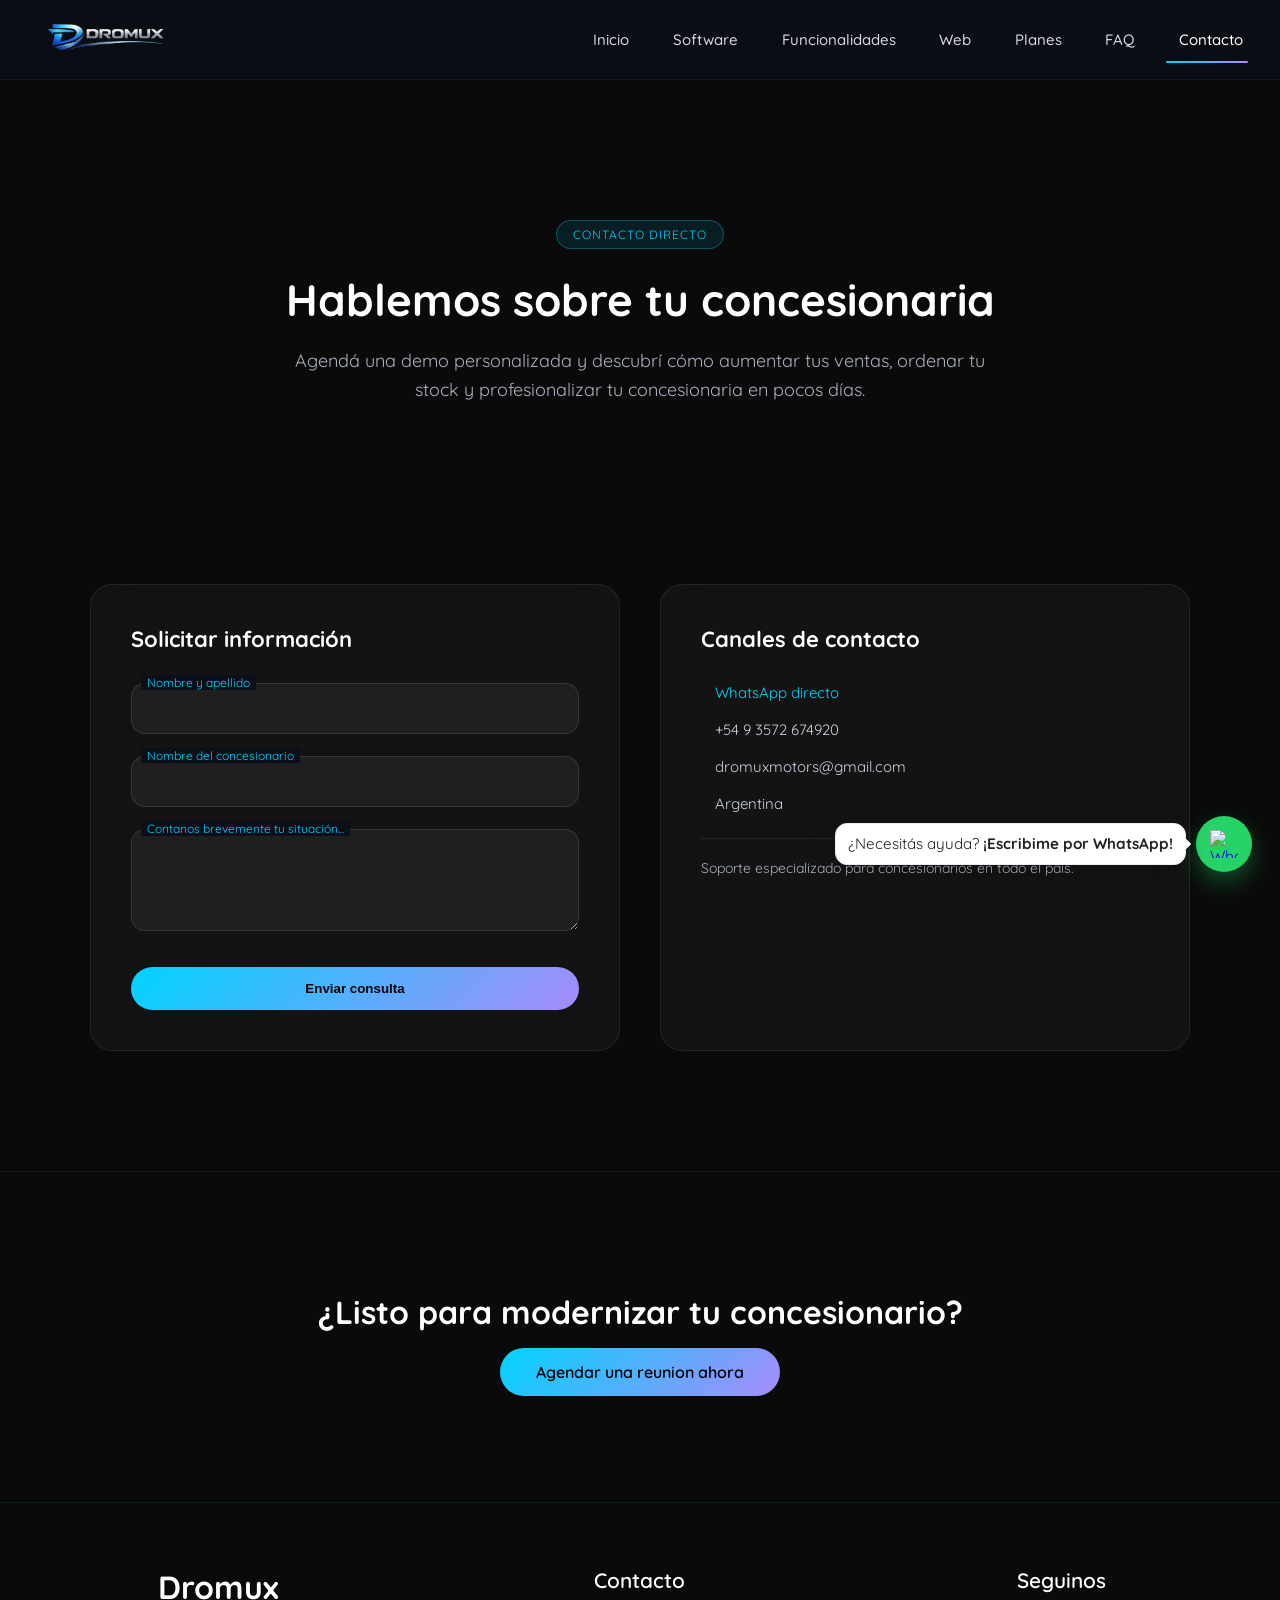
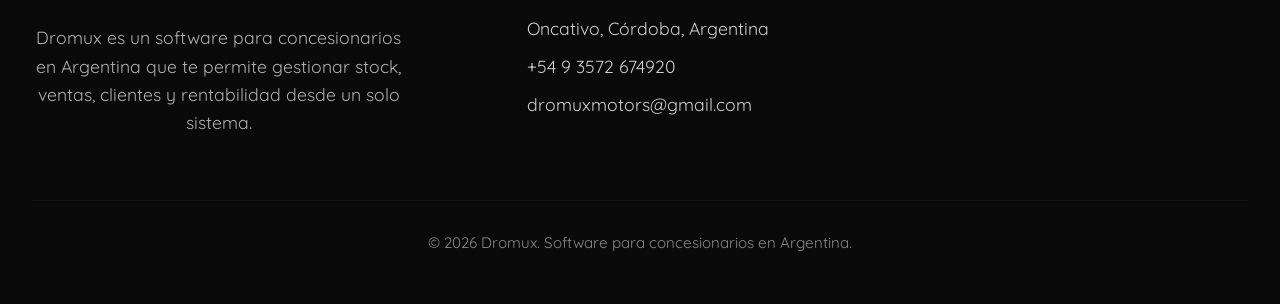
==== contacto/index.html @ f8bb11ba "Dromuxweb 1.0" ====
<!DOCTYPE html>
<html lang="es">
<head>
  <meta charset="UTF-8">
  <meta name="viewport" content="width=device-width, initial-scale=1.0">

  <title>Contacto | Software para Concesionarios Dromux Argentina</title>

  <meta name="description" content="Contactá con Dromux, el software para concesionarios en Argentina. Agendá una demo, solicitá presupuesto o recibí asesoramiento personalizado para tu agencia automotriz.">

  <link rel="canonical" href="https://dromux.com/contacto">

  <meta name="robots" content="index, follow">

  <link rel="icon" type="image/png" href="/assets/img/dromux.png">

  <!-- ========================= -->
  <!-- Google Analytics (GA4)   -->
  <!-- ========================= -->

  <script async src="https://www.googletagmanager.com/gtag/js?id=G-1T2SFS3BCJ"></script>
  <script>
    window.dataLayer = window.dataLayer || [];
    function gtag(){dataLayer.push(arguments);}
    gtag('js', new Date());

    gtag('config', 'G-1T2SFS3BCJ');
  </script>

  <!-- ========================= -->


  <!-- Open Graph -->
  <meta property="og:title" content="Software para Concesionarios en Argentina | Dromux">
  <meta property="og:description" content="Sistema de gestión automotor para concesionarias. Controlá stock, leads y rentabilidad en tiempo real.">
  <meta property="og:type" content="website">
  <meta property="og:url" content="https://www.dromux.com/contacto">
  <meta property="og:image" content="https://www.dromux.com/og-contacto.png">

  <!-- Schema ContactPage -->
   <script src="https://unpkg.com/lucide@latest"></script>
  <script type="application/ld+json">
  {
    "@context": "https://schema.org",
    "@type": "ContactPage",
    "name": "Contacto Dromux",
    "description": "Página de contacto del software para concesionarios Dromux en Argentina.",
    "url": "https://www.dromux.com/contacto",
    "contactPoint": {
      "@type": "ContactPoint",
      "telephone": "+54-9-3572-674920",
      "contactType": "sales",
      "areaServed": "AR",
      "availableLanguage": "Spanish"
    }
  }
  </script>

  <link rel="stylesheet" href="../assets/css/styles.css">
</head>

<body>

          <!-- NAVBAR -->
<div class="navbar-spacer"></div>

<nav class="navbar" id="navbar">
  <div class="navbar-container">

    <!-- MOBILE LEFT -->
    <div class="mobile-left">
      <a href="/" class="logo-mobile">
        <img src="../assets/img/dromux-blanco.png" alt="Dromux - Software para concesionarios">
      </a>

      <button class="hamburger" id="hamburger" aria-label="Abrir menú">
        <span class="line"></span>
        <span class="line"></span>
        <span class="line"></span>
      </button>
    </div>

    <!-- LOGO DESKTOP -->
    <a href="/" class="logo-desktop">
      <img src="../assets/img/dromux-blanco.png" alt="Dromux - Software para concesionarios">
    </a>

    <!-- MENU DESKTOP -->
    <ul class="nav-menu">
      <li><a href="/" class="nav-link"><i data-lucide="home"></i> Inicio</a></li>
      <li><a href="/software-para-concesionarios/" class="nav-link"><i data-lucide="layers"></i> Software</a></li>
      <li><a href="/funcionalidades/" class="nav-link"><i data-lucide="layers"></i> Funcionalidades</a></li>
      <li><a href="/web-para-concesionarios/" class="nav-link"><i data-lucide="globe"></i> Web</a></li>
      <li><a href="/planes/" class="nav-link"><i data-lucide="credit-card"></i> Planes</a></li>
      <li><a href="/preguntas-frecuentes/" class="nav-link"><i data-lucide="help-circle"></i> FAQ</a></li>
      <li><a href="/contacto/" class="nav-link active-link"><i data-lucide="phone"></i> Contacto</a></li>
    </ul>

  </div>
</nav>

<!-- OVERLAY -->
<div class="mobile-overlay" id="mobileOverlay"></div>

<!-- MOBILE MENU -->
<div class="mobile-menu" id="mobileMenu">
  <div class="mobile-header">
    <a href="/">
      <img src="/assets/img/dromux-blanco.png" alt="Dromux - Software para concesionarios" class="mobile-logo-img">
    </a>

    <button class="close-btn" id="closeMenu">
      <i data-lucide="x"></i>
    </button>
  </div>

  <div class="mobile-links">
    <a href="/" class="mobile-link"><i data-lucide="home"></i> Inicio</a>
    <a href="/software-para-concesionarios/" class="mobile-link"><i data-lucide="layers"></i> Software</a>
    <a href="/funcionalidades/" class="mobile-link"><i data-lucide="layers"></i> Funcionalidades</a>
    <a href="/web-para-concesionarios/" class="mobile-link"><i data-lucide="globe"></i> Web</a>
    <a href="/planes/" class="mobile-link"><i data-lucide="credit-card"></i> Planes</a>
    <a href="/preguntas-frecuentes/" class="mobile-link"><i data-lucide="help-circle"></i> FAQ</a>
    <a href="/contacto/" class="mobile-link active-link"><i data-lucide="phone"></i> Contacto</a>
  </div>
</div>

  <!-- HERO -->
  <section class="contact-hero">
    <div class="contact-container">
      <span class="contact-badge">Contacto directo</span>
      <h1>Hablemos sobre tu concesionaria</h1>
      <p>
        Agendá una demo personalizada y descubrí cómo aumentar tus ventas,
        ordenar tu stock y profesionalizar tu concesionaria en pocos días.
      </p>
    </div>
  </section>

  <!-- CONTACT GRID -->
  <section class="contact-section">
    <div class="contact-container contact-grid">

      <!-- FORMULARIO -->
      <div class="contact-card">
        <h2>Solicitar información</h2>

        <form id="contactForm" class="contact-form">
          <div class="form-group">
            <input type="text" name="nombre" required>
            <label>Nombre y apellido</label>
          </div>

          <div class="form-group">
            <input type="text" name="concesionario" required>
            <label>Nombre del concesionario</label>
          </div>

          <div class="form-group">
            <textarea name="mensaje" rows="4" required></textarea>
            <label>Contanos brevemente tu situación...</label>
          </div>

          <button type="submit">Enviar consulta</button>
        </form>
      </div>

      <!-- INFO LATERAL -->
      <div class="contact-card">
        <h2>Canales de contacto</h2>

        <div class="contact-info-item">
          <i data-lucide="MessageCircle"></i>
          <a href="https://wa.me/5493572674920?text=Hola%20quiero%20informacion%20sobre%20el%20software%20para%20concesionarios" target="_blank">
            WhatsApp directo
          </a>
        </div>

        <div class="contact-info-item">
          <i data-lucide="Phone"></i><span> +54 9 3572 674920</span>
        </div>

        <div class="contact-info-item">
          <i data-lucide="mail"></i> <span> dromuxmotors@gmail.com</span>
        </div>

        <div class="contact-info-item">
          <i data-lucide="map-pin"></i> <span> Argentina</span>
        </div>

        <div class="contact-note">
          Soporte especializado para concesionarios en todo el país.
        </div>
      </div>

    </div>
  </section>

  <!-- CTA FINAL -->
  <section class="contact-cta">
    <div class="contact-container">
      <h2>¿Listo para modernizar tu concesionario?</h2>
      <a href="https://wa.me/5493572674920?text=Hola%20quiero%20agendar%20una%20reunion" target="_blank" class="contact-btn">
        Agendar una reunion ahora
      </a>
    </div>
  </section>
  <!-- FOOTER -->
<footer class="footer" id="contacto">
  <div class="footer-container">

    <div class="footer-brand">
      <h3 class="footer-logo">Dromux</h3>
      <p class="footer-description">
        Dromux es un software para concesionarios en Argentina que te permite gestionar stock, ventas, clientes y rentabilidad desde un solo sistema.
      </p>
    </div>

    <div class="footer-contact">
      <h4 class="footer-subtitle">Contacto</h4>
      <ul class="footer-contact-list">
        <li>
          <i data-lucide="map-pin" class="footer-icon"></i>
          <span>Oncativo, Córdoba, Argentina</span>
        </li>
        <li>
          <i data-lucide="message-circle" class="footer-icon"></i>
          <a href="https://wa.me/5493572674920" target="_blank">
            +54 9 3572 674920
          </a>
        </li>
        <li>
          <i data-lucide="mail" class="footer-icon"></i>
          <a href="mailto:dromuxmotors@gmail.com">
            dromuxmotors@gmail.com
          </a>
        </li>
      </ul>
    </div>

    <div class="footer-social">
      <h4 class="footer-subtitle">Seguinos</h4>
      <div class="footer-social-icons">
        <a href="https://www.facebook.com/profile.php?id=61570872520576" target="_blank">
          <i data-lucide="facebook" class="social-icon"></i>
        </a>
        <a href="https://www.instagram.com/dromux.motors/" target="_blank">
          <i data-lucide="instagram" class="social-icon"></i>
        </a>
        <a href="https://wa.me/5493572674920" target="_blank">
          <i data-lucide="message-circle" class="social-icon"></i>
        </a>
      </div>
    </div>

  </div>

  <div class="footer-bottom">
    <p class="footer-copyright">
      &copy; 2026 Dromux. Software para concesionarios en Argentina.
    </p>
  </div>
</footer>

<!-- ===== BOTÓN FLOTANTE WHATSAPP ===== -->
<div class="whatsapp-fab" aria-label="Contacto por WhatsApp">
  <a
    href="https://wa.me/5493572674920?text=%C2%A1Hola!%20%F0%9F%91%8B%20Me%20gustar%C3%ADa%20hacer%20una%20consulta%20sobre%20los%20planes%20y%20precios."
    class="whatsapp-fab__button"
    target="_blank"
    rel="noopener noreferrer"
    aria-label="Abrir chat de WhatsApp"
  >
    <img
      src="https://upload.wikimedia.org/wikipedia/commons/5/5e/WhatsApp_icon.png"
      alt="WhatsApp"
      class="whatsapp-fab__icon"
      loading="lazy"
    />
    <span class="whatsapp-fab__pulse"></span>
  </a>

  <div class="whatsapp-fab__tooltip" id="waTooltip">
    ¿Necesitás ayuda? <strong>¡Escribime por WhatsApp!</strong>
  </div>
</div>

<script>
  window.addEventListener("load", function () {
    const tooltip = document.getElementById("waTooltip");

    setTimeout(() => {
      tooltip.classList.add("is-visible");
    }, 1000);

    setTimeout(() => {
      tooltip.classList.remove("is-visible");
    }, 5500);
  });
</script>

<script>
  lucide.createIcons();
</script>
<script>
  const navbar = document.getElementById("navbar");
  const hamburger = document.getElementById("hamburger");
  const mobileMenu = document.getElementById("mobileMenu");
  const mobileOverlay = document.getElementById("mobileOverlay");
  const closeMenu = document.getElementById("closeMenu");

  // Scroll effect
  window.addEventListener("scroll", () => {
    if (window.scrollY > 20) {
      navbar.classList.add("scrolled");
    } else {
      navbar.classList.remove("scrolled");
    }
  });

  // Open menu
  hamburger.addEventListener("click", () => {
    mobileMenu.classList.add("active");
    mobileOverlay.classList.add("active");
  });

  // Close menu
  function closeMobileMenu() {
    mobileMenu.classList.remove("active");
    mobileOverlay.classList.remove("active");
  }

  mobileOverlay.addEventListener("click", closeMobileMenu);
  closeMenu.addEventListener("click", closeMobileMenu);
</script>

  <!-- SCRIPT -->
  <script>
    const form = document.getElementById("contactForm");

    form.addEventListener("submit", function(e) {
      e.preventDefault();

      const nombre = form.nombre.value.trim();
      const concesionario = form.concesionario.value.trim();
      const mensajeUsuario = form.mensaje.value.trim();

      const mensaje = `Hola, quiero información sobre Dromux.

Nombre: ${nombre}
Concesionario: ${concesionario}

Mensaje: ${mensajeUsuario}`;

      const url = `https://wa.me/5493572674920?text=${encodeURIComponent(mensaje)}`;

      window.open(url, "_blank");
    });
  </script>

</body>
</html>
---- assets/css/styles.css ----
@import url('https://fonts.googleapis.com/css2?family=Quicksand:wght@300;400;500;600;700&display=swap');

/* ============================= */
/* GLOBAL THEME 2026 - DROMUX   */
/* ============================= */

:root {

  /* ===== COLORS ===== */
  --bg-primary: #0a0a0a;
  --bg-secondary: #121212;
  --glass-bg: rgba(20, 20, 30, 0.65);
  --glass-border: rgba(255, 255, 255, 0.08);

  --accent-primary: #00d4ff;
  --accent-secondary: #009acd;

  --text-primary: #ffffff;
  --text-secondary: #b8c1cc;
  --text-muted: #8a8f98;

  --success: #34d399;

  /* ===== SHADOWS ===== */
  --shadow-glow: 0 0 40px rgba(0, 212, 255, 0.15);
  --shadow-soft: 0 10px 30px rgba(0, 0, 0, 0.4);

  /* ===== RADIUS ===== */
  --radius-lg: 24px;
  --radius-md: 16px;
  --radius-sm: 10px;
}

/* ============================= */
/* RESET PRO LEVEL              */
/* ============================= */

* {
  margin: 0;
  padding: 0;
  box-sizing: border-box;
}

html {
  scroll-behavior: smooth;
}

body {
  font-family: 'Quicksand', sans-serif;
  background: var(--bg-primary);
  color: var(--text-primary);
  overflow-x: hidden;
  -webkit-font-smoothing: antialiased;
}

/* Selección de texto */
::selection {
  background: var(--accent-primary);
  color: #000;
}

/* Scrollbar premium */
::-webkit-scrollbar {
  width: 8px;
}

::-webkit-scrollbar-track {
  background: #0f0f0f;
}

::-webkit-scrollbar-thumb {
  background: linear-gradient(
    var(--accent-primary),
    var(--accent-secondary)
  );
  border-radius: 20px;
}


.hero {
  min-height: 100vh;
  height: auto;
  width: 100%;                    /* ← Cambia de 100vw a 100% */
  max-width: 100vw;               /* seguridad extra */
  margin: 0;
  padding: 0;
  position: relative;
  display: flex;
  align-items: center;
  justify-content: center;
  text-align: center;
  background-image: url('../img/dromux10.png'); /* Cambiá por tu imagen o una de las sugeridas */
  background-size: cover;
  background-position: center;
  overflow: hidden;               /* corta cualquier desborde */
  box-sizing: border-box;
}


.hero-content {
  position: relative;
  z-index: 2;
  max-width: 900px;
}

.hero-content h1 {
  font-size: clamp(2.4rem, 5vw, 4.5rem);
  font-weight: 700;
  line-height: 1.05;
  letter-spacing: -1px;
  background: linear-gradient(90deg, #ffffff, #c6f6ff);
  background-clip: text;
  -webkit-background-clip: text;
  -webkit-text-fill-color: transparent;
  margin-top: 120px;
}

.hero-content p {
  font-size: clamp(1rem, 1.8vw, 1.4rem);
  color: var(--text-secondary);
  max-width: 750px;
  margin: 0 auto 2.5rem auto;
  line-height: 1.7;
}

.hero-cta {
  display: flex;
  gap: 1.5rem;
  justify-content: center;
  margin-bottom: 3rem;
}

.hero-cta-primary {
  background: linear-gradient(
    135deg,
    var(--accent-primary),
    var(--accent-secondary)
  );
  color: #000;
  padding: 1rem 2.8rem;
  border-radius: 60px;
  font-size: 1.1rem;
  font-weight: 700;
  text-decoration: none;
  transition: all 0.35s ease;
  box-shadow: 0 10px 30px rgba(0, 212, 255, 0.3);
  position: relative;
  overflow: hidden;
}

.hero-cta-primary:hover {
  transform: translateY(-3px);
  box-shadow: 0 15px 40px rgba(0, 212, 255, 0.5);
}


.hero-cta-secondary {
  border: 2px solid #00bfff;
  color: #00bfff;
  padding: 1rem 2.5rem;
  border-radius: 50px;
  font-size: 1.2rem;
  font-weight: 600;
  text-decoration: none;
  transition: all 0.4s ease;
}

.hero-cta-secondary:hover {
  background: rgba(0, 191, 255, 0.1);
}

.hero-features {
  display: flex;
  flex-wrap: wrap;
  justify-content: center;
  gap: 1.5rem;
}

.hero-feature-item {
  background: rgba(255,255,255,0.05);
  padding: 0.8rem 1.5rem;
  border-radius: 30px;
  font-size: 1.1rem;
  border: 1px solid rgba(0, 191, 255, 0.2);
  transition: all 0.4s cubic-bezier(0.175, 0.885, 0.32, 1.275);
}

.hero-feature-item:hover {
  transform: translateY(-5px);
  box-shadow: 0 10px 20px rgba(0, 191, 255, 0.15);
}

/* Responsive */
@media (max-width: 768px) {
  h1 { font-size: 3rem; }
  p { font-size: 1.3rem; }
}

@media (max-width: 480px) {     /* cubre 320-480px típicos */
  .hero-content {
    padding: 1rem;                /* reduce padding agresivo */
    max-width: 100%;              /* ignora el 900px en pantallas chicas */
    width: 100%;
  }

  h1 {
    font-size: 2.4rem;            /* mucho más pequeño en 320px */
    line-height: 1.15;
    margin-bottom: 1rem;
  }

  .hero-content p {
    font-size: 1.1rem;
    margin-bottom: 1.5rem;
  }

  .hero-cta {
    flex-direction: column;       /* apila botones verticalmente */
    gap: 1rem;
  }

  .hero-cta-primary,
  .hero-cta-secondary {
    width: 100%;                  /* botones full-width en mobile chico */
    padding: 0.9rem 1.5rem;
    font-size: 1.1rem;
  }

  .hero-features {
    flex-direction: column;       /* apila chips verticalmente */
    gap: 0.8rem;
  }

  .hero-feature-item {
    width: 100%;
    text-align: center;
    padding: 0.7rem 1rem;
    font-size: 1rem;
  }
}

/*FEATURES HOME*/
/* ============================= */
/* FEATURES HOME - DROMUX 2026  */
/* ============================= */

.features-home {
  position: relative;
  padding: clamp(4rem, 8vw, 8rem) 2rem;
  background: linear-gradient(
    180deg,
    #0a0a0a 0%,
    #0f1116 100%
  );
  overflow: hidden;
}

/* Glow decorativo fondo */
.features-home::before {
  content: "";
  position: absolute;
  width: 600px;
  height: 600px;
  top: -200px;
  left: -200px;
  background: radial-gradient(
    circle,
    rgba(0, 212, 255, 0.12),
    transparent 70%
  );
  filter: blur(120px);
  opacity: 0.6;
  pointer-events: none;
}

.features-home-container {
  max-width: 1300px;
  margin: 0 auto;
  position: relative;
  z-index: 2;
}

/* ============================= */
/* TITLE */
/* ============================= */

.features-home h2 {
  font-size: clamp(2rem, 4vw, 3rem);
  text-align: center;
  margin-bottom: clamp(3rem, 6vw, 5rem);
  font-weight: 700;
  letter-spacing: -1px;

  background: linear-gradient(
    90deg,
    #ffffff,
    #bdefff
  );
  background-clip: text;
  -webkit-background-clip: text;
  -webkit-text-fill-color: transparent;
}

/* ============================= */
/* GRID */
/* ============================= */

.features-home-grid {
  display: grid;
  grid-template-columns: repeat(auto-fit, minmax(300px, 1fr));
  gap: clamp(1.5rem, 3vw, 2.5rem);
}

/* ============================= */
/* CARD */
/* ============================= */

.features-home-card {
  position: relative;
  padding: 2.5rem 2rem;
  border-radius: 28px;

  background: rgba(20, 20, 30, 0.6);
  backdrop-filter: blur(30px);
  -webkit-backdrop-filter: blur(30px);

  border: 1px solid rgba(255, 255, 255, 0.08);

  text-decoration: none;
  color: white;

  transition: all 0.4s ease;
  overflow: hidden;

  box-shadow: 0 20px 40px rgba(0, 0, 0, 0.4);
}

/* Glow animado interno */
.features-home-card::before {
  content: "";
  position: absolute;
  width: 400px;
  height: 400px;
  top: -150px;
  right: -150px;
  background: radial-gradient(
    circle,
    rgba(0, 212, 255, 0.15),
    transparent 70%
  );
  filter: blur(100px);
  opacity: 0;
  transition: opacity 0.4s ease;
}

/* Hover premium */
.features-home-card:hover {
  transform: translateY(-10px);
  border-color: rgba(0, 212, 255, 0.4);
  box-shadow:
    0 25px 60px rgba(0, 212, 255, 0.15),
    0 20px 40px rgba(0, 0, 0, 0.5);
}

.features-home-card:hover::before {
  opacity: 1;
}

/* ============================= */
/* ICON */
/* ============================= */

.features-home-icon {
  margin-bottom: 1.8rem;
  width: 70px;
  height: 70px;
  border-radius: 20px;
  
  display: flex;
  align-items: center;
  justify-content: center;

  background: linear-gradient(
    135deg,
    rgba(0, 212, 255, 0.15),
    rgba(0, 154, 205, 0.15)
  );

  border: 1px solid rgba(0, 212, 255, 0.3);

  color: #00d4ff;
  transition: all 0.4s ease;
}

.features-home-card:hover .features-home-icon {
  transform: rotate(6deg) scale(1.05);
  box-shadow: 0 10px 30px rgba(0, 212, 255, 0.3);
}
.features-home-icon svg {
  width: 40px;
  height: 40px;
}

/* ============================= */
/* TEXT */
/* ============================= */

.features-home-card h3 {
  font-size: clamp(1.2rem, 2vw, 1.4rem);
  margin-bottom: 1rem;
  font-weight: 600;
}

.features-home-card p {
  font-size: clamp(0.95rem, 1.5vw, 1.05rem);
  line-height: 1.7;
  color: #b8c1cc;
}

/* ============================= */
/* CTA SECTION */
/* ============================= */

.features-home-cta {
  text-align: center;
  margin-top: clamp(3rem, 6vw, 5rem);
}

.features-home-button {
  display: inline-block;
  padding: 1.1rem 3rem;
  border-radius: 60px;
  font-weight: 700;
  text-decoration: none;
  letter-spacing: 0.5px;

  background: linear-gradient(
    135deg,
    #00d4ff,
    #009acd
  );

  color: #000;

  box-shadow: 0 15px 35px rgba(0, 212, 255, 0.3);

  transition: all 0.35s ease;
}

.features-home-button:hover {
  transform: translateY(-4px);
  box-shadow: 0 20px 45px rgba(0, 212, 255, 0.5);
}

/* ============================= */
/* RESPONSIVE TWEAKS */
/* ============================= */

@media (max-width: 768px) {

  .features-home-card {
    padding: 2rem 1.5rem;
  }

  .features-home-icon {
    width: 60px;
    height: 60px;
  }

}

/* ============================= */
/* BEFORE / AFTER - DROMUX 2026 */
/* ============================= */

.before-after-section {
  position: relative;
  padding: clamp(4rem, 8vw, 8rem) 2rem;
  background: linear-gradient(
    180deg,
    #0f1116 0%,
    #0a0a0a 100%
  );
  overflow: hidden;
}

/* Glow decorativo */
.before-after-section::before {
  content: "";
  position: absolute;
  width: 700px;
  height: 700px;
  bottom: -250px;
  right: -250px;
  background: radial-gradient(
    circle,
    rgba(0, 212, 255, 0.15),
    transparent 70%
  );
  filter: blur(120px);
  opacity: 0.6;
  pointer-events: none;
}

.before-after-container {
  max-width: 1200px;
  margin: 0 auto;
  position: relative;
  z-index: 2;
}

/* ============================= */
/* TITLE */
/* ============================= */

.before-after-title {
  font-size: clamp(2rem, 4vw, 3rem);
  text-align: center;
  margin-bottom: clamp(3rem, 6vw, 5rem);
  font-weight: 700;
  letter-spacing: -1px;

  background: linear-gradient(
    90deg,
    #ffffff,
    #bdefff
  );
  background-clip: text;
  -webkit-background-clip: text;
  color: transparent;
  -webkit-text-fill-color: transparent;
}

/* ============================= */
/* GRID */
/* ============================= */

.comparison-grid {
  display: grid;
  grid-template-columns: repeat(auto-fit, minmax(320px, 1fr));
  gap: clamp(1.5rem, 4vw, 3rem);
  margin-bottom: clamp(3rem, 6vw, 5rem);
}

/* ============================= */
/* CARDS BASE */
/* ============================= */

.comparison-card {
  padding: 2.5rem 2rem;
  border-radius: 28px;

  backdrop-filter: blur(25px);
  -webkit-backdrop-filter: blur(25px);

  border: 1px solid rgba(255, 255, 255, 0.08);

  transition: all 0.4s ease;
  position: relative;
  overflow: hidden;
}

/* ============================= */
/* BEFORE STYLE */
/* ============================= */

.comparison-card.before {
  background: rgba(30, 30, 35, 0.6);
  color: #c5c8ce;
  border-color: rgba(255, 255, 255, 0.06);
}

.comparison-card.before:hover {
  transform: translateY(-6px);
  border-color: rgba(255, 255, 255, 0.12);
}

/* ============================= */
/* AFTER STYLE */
/* ============================= */

.comparison-card.after {
  background: rgba(20, 20, 30, 0.7);
  border-color: rgba(0, 212, 255, 0.4);
  box-shadow: 0 20px 60px rgba(0, 212, 255, 0.15);
}

.comparison-card.after::before {
  content: "";
  position: absolute;
  width: 400px;
  height: 400px;
  top: -150px;
  right: -150px;
  background: radial-gradient(
    circle,
    rgba(0, 212, 255, 0.2),
    transparent 70%
  );
  filter: blur(100px);
  opacity: 0.6;
}

.comparison-card.after:hover {
  transform: translateY(-10px);
  box-shadow:
    0 30px 80px rgba(0, 212, 255, 0.25);
}

/* ============================= */
/* TITLES */
/* ============================= */

.comparison-card h3 {
  font-size: clamp(1.3rem, 2vw, 1.6rem);
  margin-bottom: 1.5rem;
  font-weight: 600;
}

/* ============================= */
/* LIST */
/* ============================= */

.comparison-card ul {
  list-style: none;
}

.comparison-card li {
  margin-bottom: 1rem;
  font-size: clamp(0.95rem, 1.5vw, 1.05rem);
  line-height: 1.7;
  position: relative;
  padding-left: 1.4rem;
}

.comparison-card li::before {
  content: "•";
  position: absolute;
  left: 0;
  color: #00d4ff;
  opacity: 0.7;
}

/* ============================= */
/* CTA SECTION */
/* ============================= */

.comparison-cta {
  text-align: center;
}

.comparison-cta p {
  font-size: clamp(1.1rem, 2vw, 1.3rem);
  margin-bottom: 2rem;
  color: #b8c1cc;
}

/* Primary Button */

.comparison-button {
  display: inline-block;
  padding: 1.1rem 3rem;
  border-radius: 60px;
  font-weight: 700;
  text-decoration: none;
  letter-spacing: 0.5px;

  background: linear-gradient(
    135deg,
    #00d4ff,
    #009acd
  );

  color: #000;

  box-shadow: 0 15px 35px rgba(0, 212, 255, 0.3);

  transition: all 0.35s ease;
}

.comparison-button:hover {
  transform: translateY(-4px);
  box-shadow: 0 20px 45px rgba(0, 212, 255, 0.5);
}

/* Secondary Link */

.comparison-secondary-link {
  display: block;
  margin-top: 1.5rem;
  font-weight: 500;
  color: #8ab4ff;
  text-decoration: none;
  transition: all 0.3s ease;
}

.comparison-secondary-link:hover {
  color: #ffffff;
}


/* ===================================== */
/* CONCESIONARIOS PREVIEW - DROMUX 2026 */
/* ===================================== */

.concesionarios-preview {
  position: relative;
  padding: clamp(4rem, 8vw, 8rem) 2rem;
  background: linear-gradient(
    180deg,
    #0a0a0a 0%,
    #0f1116 100%
  );
  overflow: hidden;
}

/* Glow ambiental */
.concesionarios-preview::before {
  content: "";
  position: absolute;
  width: 800px;
  height: 800px;
  top: -300px;
  left: -300px;
  background: radial-gradient(
    circle,
    rgba(0, 212, 255, 0.12),
    transparent 70%
  );
  filter: blur(140px);
  opacity: 0.6;
  pointer-events: none;
}

.container {
  max-width: 1300px;
  margin: 0 auto;
  position: relative;
  z-index: 2;
}

/* ============================= */
/* HEADER */
/* ============================= */

.section-header {
  text-align: center;
  margin-bottom: clamp(3rem, 6vw, 5rem);
}

.section-header h2 {
  font-size: clamp(2rem, 4vw, 3rem);
  font-weight: 700;
  margin-bottom: 1.5rem;
  letter-spacing: -1px;

  background: linear-gradient(
    90deg,
    #ffffff,
    #bdefff
  );
  background-clip: text;
  -webkit-background-clip: text;
  color: transparent;
  -webkit-text-fill-color: transparent;
}

.section-header p {
  font-size: clamp(1rem, 1.6vw, 1.2rem);
  color: #b8c1cc;
  max-width: 750px;
  margin: 0 auto;
  line-height: 1.7;
}

/* ============================= */
/* GRID */
/* ============================= */

.preview-grid {
  display: grid;
  grid-template-columns: repeat(auto-fit, minmax(320px, 1fr));
  gap: clamp(2rem, 4vw, 3rem);
}

/* ============================= */
/* CARD */
/* ============================= */

.preview-card {
  position: relative;
  display: flex;
  flex-direction: column;
  text-decoration: none;
  border-radius: 28px;
  overflow: hidden;

  background: rgba(20, 20, 30, 0.6);
  backdrop-filter: blur(30px);
  -webkit-backdrop-filter: blur(30px);

  border: 1px solid rgba(255, 255, 255, 0.08);

  transition: all 0.5s ease;

  box-shadow: 0 20px 50px rgba(0, 0, 0, 0.4);
}

/* Hover premium */
.preview-card:hover {
  transform: translateY(-12px);
  border-color: rgba(0, 212, 255, 0.4);
  box-shadow:
    0 30px 80px rgba(0, 212, 255, 0.2),
    0 25px 60px rgba(0, 0, 0, 0.5);
}

/* ============================= */
/* IMAGE */
/* ============================= */

.preview-image-container {
  position: relative;
  overflow: hidden;
}

.preview-image {
  width: 100%;
  height: auto;
  display: block;
  transition: transform 0.6s ease;
}

/* Zoom sutil */
.preview-card:hover .preview-image {
  transform: scale(1.05);
}

/* Overlay efecto cristal */
.preview-image-container::after {
  content: "";
  position: absolute;
  inset: 0;
  background: linear-gradient(
    180deg,
    rgba(0,0,0,0) 40%,
    rgba(10,10,10,0.7) 100%
  );
}

/* ============================= */
/* CONTENT */
/* ============================= */

.preview-content {
  padding: 2rem;
}

.preview-content h3 {
  font-size: clamp(1.2rem, 2vw, 1.4rem);
  margin-bottom: 1rem;
  color: white;
}

.preview-content p {
  font-size: clamp(0.95rem, 1.4vw, 1.05rem);
  color: #b8c1cc;
  line-height: 1.6;
  margin-bottom: 1.8rem;
}

/* ============================= */
/* BUTTON */
/* ============================= */

.preview-button {
  display: inline-flex;
  align-items: center;
  gap: 0.5rem;

  font-weight: 600;
  font-size: 0.95rem;

  color: #00d4ff;
  transition: all 0.3s ease;
}

.preview-card:hover .preview-button {
  color: #ffffff;
  transform: translateX(4px);
}

/* ============================= */
/* FOOTER LINK */
/* ============================= */

.preview-footer-link {
  text-align: center;
  margin-top: clamp(3rem, 6vw, 5rem);
}

.preview-footer-link a {
  font-size: clamp(1rem, 1.6vw, 1.1rem);
  font-weight: 600;
  color: #8ab4ff;
  text-decoration: none;
  transition: all 0.3s ease;
}

.preview-footer-link a:hover {
  color: #ffffff;
}


/* ================================= */
/* PLANES HOME - DROMUX 2026        */
/* ================================= */

.planes-home-section {
  position: relative;
  padding: clamp(4rem, 8vw, 7rem) 2rem;
  background: linear-gradient(
    180deg,
    #0f1116 0%,
    #0a0a0a 100%
  );
  overflow: hidden;
}

/* Glow ambiental */
.planes-home-section::before {
  content: "";
  position: absolute;
  width: 800px;
  height: 800px;
  bottom: -300px;
  left: -300px;
  background: radial-gradient(
    circle,
    rgba(0, 212, 255, 0.12),
    transparent 70%
  );
  filter: blur(140px);
  opacity: 0.6;
  pointer-events: none;
}

.planes-home-container {
  max-width: 1200px;
  margin: 0 auto;
  position: relative;
  z-index: 2;
}

/* ============================= */
/* HEADER */
/* ============================= */

.planes-home-header {
  text-align: center;
  margin-bottom: clamp(3rem, 6vw, 5rem);
}

.planes-home-header h2 {
  font-size: clamp(2rem, 4vw, 2.8rem);
  font-weight: 700;
  margin-bottom: 1.2rem;
  letter-spacing: -1px;

  background: linear-gradient(
    90deg,
    #ffffff,
    #bdefff
  );
  background-clip: text;
  -webkit-background-clip: text;
  color: transparent;
  -webkit-text-fill-color: transparent;
}

.planes-home-header p {
  font-size: clamp(1rem, 1.6vw, 1.15rem);
  color: #b8c1cc;
  max-width: 650px;
  margin: 0 auto;
}

/* ============================= */
/* GRID */
/* ============================= */

.planes-home-grid {
  display: grid;
  grid-template-columns: repeat(auto-fit, minmax(280px, 1fr));
  gap: clamp(1.5rem, 3vw, 2.5rem);
  margin-bottom: 3rem;
}

/* ============================= */
/* CARD */
/* ============================= */

.planes-home-card {
  position: relative;
  padding: 2.5rem 2rem;
  border-radius: 28px;

  background: rgba(20, 20, 30, 0.65);
  backdrop-filter: blur(30px);
  -webkit-backdrop-filter: blur(30px);

  border: 1px solid rgba(255, 255, 255, 0.08);

  transition: all 0.4s ease;

  box-shadow: 0 20px 50px rgba(0, 0, 0, 0.4);
}

.planes-home-card:hover {
  transform: translateY(-8px);
  border-color: rgba(0, 212, 255, 0.3);
  box-shadow:
    0 25px 70px rgba(0, 212, 255, 0.15),
    0 25px 60px rgba(0, 0, 0, 0.5);
}

/* ============================= */
/* POPULAR */
/* ============================= */

.planes-home-card.popular {
  border-color: rgba(0, 212, 255, 0.5);
  box-shadow:
    0 30px 80px rgba(0, 212, 255, 0.2);
}

.badge {
  position: absolute;
  top: -12px;
  left: 50%;
  transform: translateX(-50%);
  background: linear-gradient(
    135deg,
    #00d4ff,
    #009acd
  );
  color: #000;
  padding: 0.4rem 1.2rem;
  border-radius: 30px;
  font-size: 0.8rem;
  font-weight: 700;
}

/* ============================= */
/* TEXT */
/* ============================= */

.planes-home-card h3 {
  font-size: clamp(1.4rem, 2vw, 1.6rem);
  margin-bottom: 0.6rem;
}

.planes-home-card .ideal {
  font-size: 0.95rem;
  color: #8ab4ff;
  margin-bottom: 1.8rem;
}

/* ============================= */
/* FEATURES */
/* ============================= */

.planes-home-card ul {
  list-style: none;
  margin-bottom: 2rem;
}

.planes-home-card li {
  display: flex;
  align-items: center;
  gap: 0.6rem;
  margin-bottom: 0.8rem;
  font-size: 0.95rem;
  color: #c5c8ce;
}

.planes-home-card li svg {
  color: #00d4ff;
  flex-shrink: 0;
}

/* ============================= */
/* BUTTON */
/* ============================= */

.primary-btn {
  display: block;
  text-align: center;
  padding: 1rem;
  border-radius: 60px;
  font-weight: 700;
  text-decoration: none;
  letter-spacing: 0.5px;

  background: linear-gradient(
    135deg,
    #00d4ff,
    #009acd
  );

  color: #000;

  box-shadow: 0 12px 30px rgba(0, 212, 255, 0.3);

  transition: all 0.3s ease;
}

.primary-btn:hover {
  transform: translateY(-4px);
  box-shadow: 0 20px 45px rgba(0, 212, 255, 0.5);
}

/* ============================= */
/* SEO TEXT */
/* ============================= */

.planes-seo-text {
  text-align: center;
  font-size: clamp(0.95rem, 1.4vw, 1.05rem);
  color: #8a8f98;
  max-width: 850px;
  margin: 0 auto 2rem auto;
  line-height: 1.7;
}

/* ============================= */
/* FOOTER LINK */
/* ============================= */

.planes-home-footer {
  text-align: center;
}

.secondary-link {
  font-weight: 600;
  color: #8ab4ff;
  text-decoration: none;
  transition: all 0.3s ease;
}

.secondary-link:hover {
  color: #ffffff;
}

/* ================================= */
/* FINAL CTA - DROMUX 2026 REFINED  */
/* ================================= */

.final-cta-section {
  position: relative;
  padding: clamp(5rem, 9vw, 8rem) 2rem;

  background: linear-gradient(
    180deg,
    rgba(0, 0, 0, 0) 0%,
    #050505 20%,
    #000000 100%
  );

  overflow: hidden;
}

/* Línea separadora suave arriba */
.final-cta-section::before {
  content: "";
  position: absolute;
  top: 0;
  left: 50%;
  transform: translateX(-50%);
  width: 60%;
  height: 1px;
  background: linear-gradient(
    90deg,
    transparent,
    rgba(255, 255, 255, 0.15),
    transparent
  );
  opacity: 0.4;
}

/* Halo central elegante */
.final-cta-section::after {
  content: "";
  position: absolute;
  width: 700px;
  height: 700px;
  left: 50%;
  top: 50%;
  transform: translate(-50%, -50%);
  background: radial-gradient(
    circle,
    rgba(0, 212, 255, 0.08),
    transparent 70%
  );
  filter: blur(140px);
  pointer-events: none;
  z-index: 0;
}

.final-cta-container {
  max-width: 880px;
  margin: 0 auto;
  text-align: center;
  position: relative;
  z-index: 2;

  padding: clamp(3rem, 6vw, 4.5rem);

  border-radius: 28px;

  background: linear-gradient(
    145deg,
    rgba(20, 20, 28, 0.85),
    rgba(10, 10, 15, 0.75)
  );

  backdrop-filter: blur(25px);
  -webkit-backdrop-filter: blur(25px);

  border: 1px solid rgba(255, 255, 255, 0.06);

  box-shadow:
    0 40px 90px rgba(0, 0, 0, 0.65),
    0 0 60px rgba(0, 212, 255, 0.05);
}

/* ============================= */
/* TITULO */
/* ============================= */

.final-cta-container h2 {
  font-size: clamp(2rem, 4vw, 3rem);
  font-weight: 800;
  line-height: 1.2;
  letter-spacing: -1px;
  margin-bottom: 1.5rem;

  background: linear-gradient(90deg, #ffffff, #d6f6ff);
  background-clip: text;
  -webkit-background-clip: text;
  color: transparent;
  -webkit-text-fill-color: transparent;
}

/* ============================= */
/* DESCRIPCIÓN */
/* ============================= */

.final-cta-container p {
  font-size: clamp(1rem, 1.6vw, 1.15rem);
  color: #aab2bd;
  line-height: 1.7;
  margin-bottom: 2.5rem;
  max-width: 650px;
  margin-left: auto;
  margin-right: auto;
}

/* ============================= */
/* BOTÓN */
/* ============================= */

.final-cta-button {
  display: inline-block;
  padding: 1.15rem 2.6rem;
  border-radius: 60px;
  font-weight: 700;
  font-size: 1.05rem;
  text-decoration: none;
  letter-spacing: 0.5px;

  background: linear-gradient(
    135deg,
    #00d4ff,
    #009acd
  );

  color: #000;

  box-shadow:
    0 15px 40px rgba(0, 212, 255, 0.35);

  transition: all 0.35s ease;
}

.final-cta-button:hover {
  transform: translateY(-4px);
  box-shadow:
    0 25px 65px rgba(0, 212, 255, 0.6);
}

/* ============================= */
/* NOTA */
/* ============================= */

.final-cta-note {
  display: block;
  margin-top: 1.4rem;
  font-size: 0.85rem;
  color: #6f7680;
  letter-spacing: 0.5px;
}


/*NAVBAR*/
:root {
  --navbar-height: 80px;
}

/* =========================
   SPACER
========================= */

.navbar-spacer {
  height: var(--navbar-height);
}

/* =========================
   NAVBAR BASE
========================= */

.navbar {
  position: fixed;
  top: 0;
  left: 0;
  right: 0;
  height: var(--navbar-height);
  z-index: 9999;

  background: rgba(11, 15, 25, 0.6);
  backdrop-filter: blur(18px);
  -webkit-backdrop-filter: blur(18px);

  border-bottom: 1px solid rgba(255,255,255,0.06);

  transition: all 0.4s ease;
}

.navbar.scrolled {
  background: rgba(11, 15, 25, 0.85);
  backdrop-filter: blur(24px);
  box-shadow: 0 10px 40px rgba(0, 0, 0, 0.3);
}

.navbar.menu-open {
  background: rgba(11, 15, 25, 0.95);
}

/* =========================
   CONTAINER
========================= */

.navbar-container {
  max-width: 1400px;
  margin: 0 auto;
  padding: 0 2rem;
  height: 100%;
  display: flex;
  align-items: center;
  justify-content: space-between;
}

/* =========================
   LOGO
========================= */

.logo-desktop img,
.logo-mobile img {
  height: 44px;
  transition: 0.3s ease;
}

.logo-desktop img:hover,
.logo-mobile img:hover {
  transform: scale(1.04);
}

/* =========================
   DESKTOP MENU
========================= */

.nav-menu {
  display: flex;
  align-items: center;
  gap: 1.6rem;
  list-style: none;
  margin: 0;
}

.nav-link {
  position: relative;
  display: flex;
  align-items: center;
  gap: 8px;
  color: #d6d9e6;
  text-decoration: none;
  font-weight: 500;
  font-size: 15px;
  padding: 8px 5px;
  transition: 0.3s ease;
}

/* Hover elegante */
.nav-link:hover {
  color: #ffffff;
}

/* Underline animado premium */
.nav-link::after {
  content: "";
  position: absolute;
  bottom: -6px;
  left: 0;
  height: 2px;
  width: 0%;
  background: linear-gradient(90deg, #00d4ff, #a78bfa);
  transition: 0.3s ease;
  border-radius: 2px;
}

.nav-link:hover::after {
  width: 100%;
}

/* Active link */
.active-link {
  color: #ffffff !important;
}

.active-link::after {
  width: 100%;
}

/* =========================
   HAMBURGER
========================= */

.hamburger {
  display: none;
  flex-direction: column;
  gap: 6px;
  background: none;
  border: none;
  cursor: pointer;
}

.hamburger .line {
  width: 26px;
  height: 2px;
  background: #ffffff;
  border-radius: 3px;
  transition: 0.4s ease;
}

.hamburger.active .line:nth-child(1) {
  transform: rotate(45deg) translate(5px, 5px);
}
.hamburger.active .line:nth-child(2) {
  opacity: 0;
}
.hamburger.active .line:nth-child(3) {
  transform: rotate(-45deg) translate(5px, -5px);
}

/* =========================
   MOBILE
========================= */

.mobile-overlay {
  position: fixed;
  inset: 0;
  background: rgba(0,0,0,0.55);
  backdrop-filter: blur(6px);
  opacity: 0;
  pointer-events: none;
  transition: 0.3s ease;
  z-index: 9998;
}

.mobile-overlay.active {
  opacity: 1;
  pointer-events: auto;
}

/* Glass lateral */
.mobile-menu {
  position: fixed;
  top: 0;
  right: -100%;
  width: min(85vw, 360px);
  height: 100vh;

  background: rgba(11, 15, 25, 0.95);
  backdrop-filter: blur(28px);

  border-left: 1px solid rgba(255,255,255,0.06);

  box-shadow: -10px 0 40px rgba(0,0,0,0.4);

  transition: 0.4s ease;
  z-index: 10000;

  display: flex;
  flex-direction: column;
  padding: 2rem;
}

.mobile-menu.active {
  right: 0;
}

.mobile-header {
  display: flex;
  justify-content: space-between;
  align-items: center;
  margin-bottom: 2rem;
  padding-bottom: 1.2rem;
  border-bottom: 1px solid rgba(108, 92, 231, 0.15);
}

.mobile-logo-img {
  height: 34px;
}


.close-btn {
  background: rgba(255, 255, 255, 0.08);
  backdrop-filter: blur(10px);
  border: 1px solid rgba(255, 255, 255, 0.1);
  width: 40px;
  height: 40px;
  border-radius: 12px;
  cursor: pointer;
  display: grid;
  place-items: center;
  color: white;
  transition: all 0.3s ease;
}

.close-btn:hover {
  background: rgba(108, 92, 231, 0.2);
  transform: rotate(90deg);
}


/* Links mobile */
.mobile-links {
  display: flex;
  flex-direction: column;
  gap: 0.6rem;
}

.mobile-link {
  display: flex;
  align-items: center;
  gap: 14px;
  padding: 14px 16px;
  border-radius: 14px;
  font-weight: 500;
  color: #d6d9e6;
  text-decoration: none;
  transition: 0.3s ease;
}

.mobile-link:hover {
  background: rgba(0,212,255,0.08);
  color: #ffffff;
}

.mobile-link.active-link {
  background: rgba(0,212,255,0.15);
  color: #ffffff;
}

.mobile-left {
  display: none;
}

/* =========================
   RESPONSIVE
========================= */

@media (max-width: 968px) {
  .logo-desktop,
  .nav-menu {
    display: none;
  }

  .mobile-left {
    display: flex;
    align-items: center;
    justify-content: space-between; /* 🔥 CLAVE */
    width: 100%;
  }

  .hamburger {
    display: flex;
  }
}

@media (max-width: 480px) {
  .navbar-container {
    padding: 0 1.2rem;
  }

  .logo-mobile img {
    height: 38px;
  }
}


/*FOOTER*/
.footer {
  background: #0a0a0a;
  border-top: 1px solid rgba(0, 212, 255, 0.1);
  padding: 4rem 2rem 2rem;
  color: #d0d0d0;
  font-family: 'Quicksand', sans-serif;
}

.footer-container {
  max-width: 1400px;
  margin: 0 auto;
  display: grid;
  grid-template-columns: repeat(auto-fit, minmax(250px, 1fr));
  gap: 3rem;
  text-align: center;
}

.footer-contact{
  display: flex;
  flex-direction: column;
  align-items: center;
}

.footer-social{
  display: flex;
  flex-direction: column;
  align-items: center;
}

.footer-brand .footer-logo {
  font-size: 2rem;
  font-weight: 700;
  color: white;
  margin-bottom: 1rem;
}

.footer-description {
  font-size: 1.1rem;
  line-height: 1.6;
  color: #b0b0b0;
}

.footer-subtitle {
  font-size: 1.3rem;
  font-weight: 600;
  color: white;
  margin-bottom: 1.5rem;
}

.footer-contact-list {
  list-style: none;
}

.footer-contact-list li {
  display: flex;
  align-items: center;
  gap: 1rem;
  margin-bottom: 1rem;
  font-size: 1.1rem;
}

.footer-contact-list a {
  color: #d0d0d0;
  text-decoration: none;
  transition: color 0.3s;
}

.footer-contact-list a:hover {
  color: #00d4ff;
}

.footer-icon {
  color: #00d4ff;
  flex-shrink: 0;
}

.footer-social-icons {
  display: flex;
  gap: 1.5rem;
}

.social-icon {
  color: #d0d0d0;
  transition: all 0.3s;
}

.social-icon:hover {
  color: #00d4ff;
  transform: translateY(-3px);
}

.footer-bottom {
  max-width: 1400px;
  margin: 4rem auto 0;
  padding-top: 2rem;
  border-top: 1px solid rgba(255, 255, 255, 0.05);
  text-align: center;
  font-size: 0.95rem;
  color: #888;
}

.footer-copyright {
  margin-bottom: 1rem;
}

.footer-legal {
  display: flex;
  justify-content: center;
  gap: 1.5rem;
}

.footer-legal a {
  color: #b0b0b0;
  text-decoration: none;
  transition: color 0.3s;
}

.footer-legal a:hover {
  color: #00d4ff;
}

/* Responsive */
@media (max-width: 768px) {
  .footer-container {
    grid-template-columns: 1fr;
    text-align: center;
  }

  .footer-social-icons {
    justify-content: center;
  }
}


/*planes*/
.planes-section {
  padding: 4rem 2rem;
  background: #0a0a0a;
}

.planes-container {
  max-width: 1400px;
  margin: 0 auto;
}

.planes-section-header {
  text-align: center;
  margin-bottom: 5rem;
}

.planes-section-header h1,
.planes-section-header h2 {
  font-size: 3.2rem;
  font-weight: 700;
  color: white;
  margin-bottom: 1rem;
}


.planes-section-header p {
  font-size: 1.4rem;
  color: #b0b0b0;
}

.planes-grid {
  display: grid;
  grid-template-columns: repeat(auto-fit, minmax(340px, 1fr));
  gap: 2.5rem;
}

.planes-card {
  background: var(--glass-bg);
  backdrop-filter: blur(25px);
  -webkit-backdrop-filter: blur(25px);
  border: 1px solid var(--glass-border);
  border-radius: var(--radius-lg);
  padding: 2.8rem 2rem;
  position: relative;
  overflow: hidden;
  transition: all 0.4s ease;
  box-shadow: var(--shadow-soft);
}

.planes-card.planes-popular {
  border-color: var(--accent-primary);
  box-shadow: 0 0 60px rgba(0, 212, 255, 0.2);
}


.planes-popular-badge {
  position: absolute;
  top: -8px;
  left: 50%;
  transform: translateX(-50%);
  background: #00d4ff;
  color: #0a0a0a;
  padding: 0.4rem 1.2rem;
  border-radius: 20px;
  font-size: 0.9rem;
  font-weight: 600;
  display: flex;
  align-items: center;
  gap: 0.4rem;
}

.planes-name {
  font-size: clamp(1.8rem, 2.5vw, 2.3rem);
  text-align: center;
  margin-bottom: 1rem;
}


.planes-subtitle {
  text-align: center;
  color: #00d4ff;
  font-weight: 500;
  margin-bottom: 2rem;
}

.planes-features {
  list-style: none;
  margin-bottom: 2.5rem;
}

.planes-features li {
  display: flex;
  align-items: center;
  gap: 1rem;
  margin: 1rem 0;
  font-size: 1.05rem;
}

.planes-included .planes-check-icon {
  color: #34d399; /* verde check */
}

.planes-features svg{
  height: 18px;
  width: 18px;
}

.planes-excluded .planes-cross-icon {
  color: #666;
}

.planes-feat-label {
  color: #d0d0d0;
  flex: 1;
}

.planes-feat-value {
  font-weight: 600;
  color: white;
}

.planes-highlight {
  color: #00d4ff !important;
  font-weight: 700;
}

.planes-cta {
  display: block;
  text-align: center;
  padding: 1.2rem;
  border-radius: 50px;
  font-weight: 600;
  text-decoration: none;
  transition: all 0.3s;
}


.planes-cta.primary {
  background: linear-gradient(
    135deg,
    var(--accent-primary),
    var(--accent-secondary)
  );
  color: #000;
}

.planes-cta.popular {
  background: linear-gradient(135deg, #00d4ff, #009acd);
  color: white;
  box-shadow: 0 8px 20px rgba(0, 212, 255, 0.3);
}

.planes-cta:hover {
  transform: translateY(-3px);
  box-shadow: 0 12px 24px rgba(0, 212, 255, 0.4);
}

.planes-note {
  text-align: center;
  margin-top: 4rem;
  color: #b0b0b0;
  font-size: 1.2rem;
}

/* Responsive */
@media (max-width: 992px) {
  .planes-grid {
    grid-template-columns: repeat(auto-fit, minmax(300px, 1fr));
  }
}

@media (max-width: 768px) {
  .planes-section-header h1,
  .planes-section-header h2 {
    font-size: 2.5rem;
  }

  .planes-card.planes-popular {
    transform: scale(1.03);
  }
}

/* ============================= */
/* SEO CONTENT SECTION - PREMIUM */
/* ============================= */

.planes-seo-content {
  margin-top: 100px;
  padding: 60px;
  border-radius: 28px;

  /* Glass 2026 */
  background: linear-gradient(
    135deg,
    rgba(18, 18, 28, 0.75),
    rgba(30, 30, 50, 0.65)
  );
  backdrop-filter: blur(25px);
  -webkit-backdrop-filter: blur(25px);

  border: 1px solid rgba(255, 255, 255, 0.08);

  box-shadow:
    0 0 80px rgba(0, 102, 255, 0.08),
    inset 0 0 40px rgba(255, 255, 255, 0.03);

  position: relative;
  overflow: hidden;

  transition: all 0.4s ease;
}

/* Glow sutil animado */
.planes-seo-content::before {
  content: "";
  position: absolute;
  width: 400px;
  height: 400px;
  top: -150px;
  right: -150px;
  background: radial-gradient(
    circle,
    rgba(0, 102, 255, 0.25),
    transparent 70%
  );
  filter: blur(80px);
  opacity: 0.7;
  animation: floatingGlow 8s ease-in-out infinite alternate;
}

@keyframes floatingGlow {
  from {
    transform: translateY(0px);
  }
  to {
    transform: translateY(40px);
  }
}

/* ============================= */
/* TITLES */
/* ============================= */

.planes-seo-content h2 {
  font-size: 2.2rem;
  font-weight: 700;
  margin-bottom: 25px;

  background: linear-gradient(
    90deg,
    #ffffff,
    #8ab4ff
  );
  background-clip: text;
  -webkit-background-clip: text;
  -webkit-text-fill-color: transparent;

  letter-spacing: -0.5px;
}

.planes-seo-content h3 {
  font-size: 1.6rem;
  font-weight: 600;
  margin-top: 40px;
  margin-bottom: 15px;

  color: #ffffff;
}

/* ============================= */
/* PARAGRAPHS */
/* ============================= */

.planes-seo-content p {
  font-size: 1.1rem;
  line-height: 1.8;
  color: rgba(255, 255, 255, 0.75);
  max-width: 900px;
}

/* ============================= */
/* LINKS INTERNOS */
/* ============================= */

.planes-seo-content a {
  position: relative;
  font-weight: 500;
  color: #8ab4ff;
  text-decoration: none;
  transition: all 0.3s ease;
}

.planes-seo-content a::after {
  content: "";
  position: absolute;
  width: 100%;
  height: 1px;
  left: 0;
  bottom: -3px;
  background: linear-gradient(
    90deg,
    #0066ff,
    #8ab4ff
  );
  transform: scaleX(0);
  transform-origin: left;
  transition: transform 0.3s ease;
}

.planes-seo-content a:hover {
  color: #ffffff;
}

.planes-seo-content a:hover::after {
  transform: scaleX(1);
}

/* ============================= */
/* RESPONSIVE */
/* ============================= */

@media (max-width: 992px) {
  .planes-seo-content {
    padding: 40px;
    margin-top: 70px;
  }

  .planes-seo-content h2 {
    font-size: 1.8rem;
  }

  .planes-seo-content h3 {
    font-size: 1.4rem;
  }

  .planes-seo-content p {
    font-size: 1rem;
  }
}

@media (max-width: 576px) {
  .planes-seo-content {
    padding: 30px 20px;
    border-radius: 20px;
  }
}


/*software para concesionarios*/
/* ================================= */
/* DROMUX SOFTWARE PAGE 2026        */
/* ================================= */

.ds-wrapper {
  background: #000;
  color: #ffffff;
  overflow: hidden;
}

/* ================================= */
/* CONTAINER BASE                   */
/* ================================= */

.ds-container {
  width: 100%;
  max-width: 1150px;
  margin: 0 auto;
  padding: 0 2rem;
}

/* ================================= */
/* HERO                              */
/* ================================= */

.ds-hero {
  position: relative;
  padding: clamp(6rem, 10vw, 9rem) 0;
  text-align: center;
  background: radial-gradient(
      circle at 50% 30%,
      rgba(0, 212, 255, 0.12),
      transparent 60%
    ),
    linear-gradient(180deg, #050505 0%, #000 100%);
}

.ds-hero h1 {
  font-size: clamp(2.2rem, 4.5vw, 3.5rem);
  font-weight: 800;
  line-height: 1.15;
  letter-spacing: -1px;
  max-width: 950px;
  margin: 0 auto 1.5rem;

  background: linear-gradient(90deg, #ffffff, #ccefff);
  background-clip: text;
  -webkit-background-clip: text;
  color: transparent;
  -webkit-text-fill-color: transparent;
}

.ds-hero p {
  font-size: clamp(1rem, 1.4vw, 1.2rem);
  color: #aab2bd;
  line-height: 1.7;
  max-width: 720px;
  margin: 0 auto 2.5rem;
}

/* ================================= */
/* BUTTONS                           */
/* ================================= */

.ds-buttons {
  display: flex;
  justify-content: center;
  gap: 1.2rem;
  flex-wrap: wrap;
}

.ds-btn {
  display: inline-block;
  padding: 1rem 2.2rem;
  border-radius: 50px;
  font-weight: 600;
  font-size: 0.95rem;
  text-decoration: none;
  transition: all 0.3s ease;
  letter-spacing: 0.4px;
}

.ds-btn-primary {
  background: linear-gradient(135deg, #00d4ff, #009acd);
  color: #000;
  box-shadow: 0 15px 40px rgba(0, 212, 255, 0.35);
}

.ds-btn-primary:hover {
  transform: translateY(-4px);
  box-shadow: 0 25px 60px rgba(0, 212, 255, 0.6);
}

.ds-btn-outline {
  border: 1px solid rgba(255, 255, 255, 0.15);
  color: #ffffff;
  background: rgba(255, 255, 255, 0.04);
  backdrop-filter: blur(10px);
}

.ds-btn-outline:hover {
  border-color: rgba(0, 212, 255, 0.6);
  background: rgba(0, 212, 255, 0.08);
}

.ds-btn-large {
  padding: 1.2rem 2.8rem;
  font-size: 1.05rem;
}

/* ================================= */
/* SECTIONS                          */
/* ================================= */

.ds-section {
  padding: clamp(5rem, 8vw, 7rem) 0;
  border-top: 1px solid rgba(255, 255, 255, 0.04);
}

.ds-section h2 {
  font-size: clamp(1.8rem, 3vw, 2.4rem);
  font-weight: 700;
  margin-bottom: 2rem;
  letter-spacing: -0.5px;
}

.ds-section p {
  color: #9da6b1;
  line-height: 1.8;
  margin-bottom: 1.5rem;
  max-width: 820px;
}

/* ================================= */
/* GRID FUNCIONALIDADES              */
/* ================================= */

.ds-grid {
  margin-top: 3rem;
  display: grid;
  grid-template-columns: repeat(auto-fit, minmax(260px, 1fr));
  gap: 2rem;
}

.ds-card {
  padding: 2rem;
  border-radius: 22px;

  background: linear-gradient(
    145deg,
    rgba(20, 20, 25, 0.9),
    rgba(10, 10, 15, 0.8)
  );

  backdrop-filter: blur(20px);
  -webkit-backdrop-filter: blur(20px);

  border: 1px solid rgba(255, 255, 255, 0.05);

  transition: all 0.35s ease;
}

.ds-card:hover {
  transform: translateY(-6px);
  border-color: rgba(0, 212, 255, 0.3);
  box-shadow: 0 20px 50px rgba(0, 212, 255, 0.08);
}

.ds-card h3 {
  font-size: 1.2rem;
  margin-bottom: 1rem;
  color: #ffffff;
}

.ds-card p {
  font-size: 0.95rem;
  color: #aab2bd;
  line-height: 1.6;
}

/* ================================= */
/* CTA FINAL                         */
/* ================================= */

.ds-cta {
  padding: clamp(5rem, 8vw, 7rem) 0;
  text-align: center;

  background: linear-gradient(
    180deg,
    rgba(0, 0, 0, 0) 0%,
    #050505 30%,
    #000 100%
  );
}

.ds-cta h2 {
  font-size: clamp(1.8rem, 3vw, 2.6rem);
  font-weight: 800;
  margin-bottom: 1.5rem;

  background: linear-gradient(90deg, #ffffff, #d6f6ff);
  background-clip: text;
  -webkit-background-clip: text;
  color: transparent;
  -webkit-text-fill-color: transparent;
}

.ds-cta p {
  color: #aab2bd;
  margin-bottom: 2.5rem;
  font-size: 1.05rem;
}



/* ================================= */
/* WEB PARA CONCESIONARIOS 2026     */
/* ================================= */

.dw-wrapper {
  background: #000;
  color: #ffffff;
  overflow: hidden;
}

/* ================================= */
/* CONTAINER                         */
/* ================================= */

.dw-container {
  width: 100%;
  max-width: 1150px;
  margin: 0 auto;
  padding: 0 2rem;
}

/* ================================= */
/* HERO                              */
/* ================================= */

.dw-hero {
  position: relative;
  padding: clamp(6rem, 10vw, 9rem) 2rem;
  text-align: center;

  background:
    radial-gradient(circle at 50% 20%, rgba(0,212,255,0.12), transparent 60%),
    linear-gradient(180deg, #050505 0%, #000 100%);
}

.dw-hero-content {
  max-width: 950px;
  margin: 0 auto;
}

.dw-hero h1 {
  font-size: clamp(2.2rem, 4.5vw, 3.4rem);
  font-weight: 800;
  line-height: 1.15;
  letter-spacing: -1px;
  margin-bottom: 1.5rem;

  background: linear-gradient(90deg, #ffffff, #ccefff);
  background-clip: text;
  -webkit-background-clip: text;
  color: transparent;
  -webkit-text-fill-color: transparent;
}

.dw-hero p {
  font-size: clamp(1rem, 1.4vw, 1.2rem);
  color: #aab2bd;
  line-height: 1.7;
  max-width: 750px;
  margin: 0 auto 2.5rem;
}

/* ================================= */
/* BUTTONS                           */
/* ================================= */

.dw-hero-buttons {
  display: flex;
  justify-content: center;
  gap: 1.2rem;
  flex-wrap: wrap;
}

.dw-btn {
  display: inline-block;
  padding: 1rem 2.2rem;
  border-radius: 50px;
  font-weight: 600;
  font-size: 0.95rem;
  text-decoration: none;
  transition: all 0.3s ease;
  letter-spacing: 0.4px;
}

.dw-btn-primary {
  background: linear-gradient(135deg, #00d4ff, #009acd);
  color: #000;
  box-shadow: 0 15px 40px rgba(0, 212, 255, 0.35);
}

.dw-btn-primary:hover {
  transform: translateY(-4px);
  box-shadow: 0 25px 60px rgba(0, 212, 255, 0.6);
}

.dw-btn-outline {
  border: 1px solid rgba(255,255,255,0.15);
  color: #ffffff;
  background: rgba(255,255,255,0.04);
  backdrop-filter: blur(10px);
}

.dw-btn-outline:hover {
  border-color: rgba(0,212,255,0.6);
  background: rgba(0,212,255,0.08);
}

.dw-btn-large {
  padding: 1.2rem 2.8rem;
  font-size: 1.05rem;
}

/* ================================= */
/* SECTIONS                          */
/* ================================= */

.dw-section {
  padding: clamp(5rem, 8vw, 7rem) 0;
  border-top: 1px solid rgba(255,255,255,0.04);
}

.dw-section h2 {
  font-size: clamp(1.8rem, 3vw, 2.4rem);
  font-weight: 700;
  margin-bottom: 2rem;
  letter-spacing: -0.5px;
}

.dw-section p {
  color: #9da6b1;
  line-height: 1.8;
  margin-bottom: 1.5rem;
  max-width: 820px;
}

/* Variante oscura sutil */
.dw-dark {
  background: linear-gradient(
    180deg,
    rgba(0,0,0,0) 0%,
    #050505 30%,
    #000 100%
  );
}

/* ================================= */
/* GRID BENEFICIOS                   */
/* ================================= */

.dw-grid {
  margin-top: 3rem;
  display: grid;
  grid-template-columns: repeat(auto-fit, minmax(260px, 1fr));
  gap: 2rem;
}

.dw-card {
  padding: 2rem;
  border-radius: 22px;

  background: linear-gradient(
    145deg,
    rgba(20, 20, 25, 0.9),
    rgba(10, 10, 15, 0.8)
  );

  backdrop-filter: blur(20px);
  -webkit-backdrop-filter: blur(20px);

  border: 1px solid rgba(255,255,255,0.05);

  transition: all 0.35s ease;
}

.dw-card:hover {
  transform: translateY(-6px);
  border-color: rgba(0,212,255,0.3);
  box-shadow: 0 20px 50px rgba(0,212,255,0.08);
}

.dw-card h3 {
  font-size: 1.2rem;
  margin-bottom: 1rem;
  color: #ffffff;
}

.dw-card p {
  font-size: 0.95rem;
  color: #aab2bd;
  line-height: 1.6;
}

/* ================================= */
/* CTA FINAL                         */
/* ================================= */

.dw-cta {
  padding: clamp(5rem, 8vw, 7rem) 2rem;
  text-align: center;

  background: linear-gradient(
    180deg,
    rgba(0,0,0,0) 0%,
    #050505 40%,
    #000 100%
  );
}

.dw-cta h2 {
  font-size: clamp(1.8rem, 3vw, 2.6rem);
  font-weight: 800;
  margin-bottom: 1.5rem;

  background: linear-gradient(90deg, #ffffff, #d6f6ff);
  background-clip: text;
  -webkit-background-clip: text;
  color: transparent;
  -webkit-text-fill-color: transparent;
}

.dw-cta p {
  color: #aab2bd;
  margin-bottom: 2.5rem;
  font-size: 1.05rem;
}


/*FUNCIONALIDADES*/
/* ===============================
   BASE
================================= */

.df-wrapper {
  background: #0b0f19;
  color: #ffffff;
  overflow-x: hidden;
}

.df-container {
  width: 90%;
  max-width: 1200px;
  margin: 0 auto;
}

/* ===============================
   HERO
================================= */

.df-hero {
  position: relative;
  padding: 140px 0 100px;
  text-align: center;
  overflow: hidden;
}

.df-hero-content {
  max-width: 850px;
  margin: 0 auto;
}

.df-badge {
  display: inline-block;
  padding: 6px 18px;
  font-size: 13px;
  letter-spacing: 1px;
  text-transform: uppercase;
  border-radius: 50px;
  background: rgba(0, 212, 255, 0.1);
  border: 1px solid rgba(0, 212, 255, 0.3);
  margin-bottom: 25px;
  color: #00d4ff;
}

.df-hero h1 {
  font-size: 44px;
  line-height: 1.2;
  margin-bottom: 20px;
}

.df-hero p {
  font-size: 18px;
  color: #aab0c0;
  line-height: 1.7;
}

.df-hero-glow {
  position: absolute;
  top: -200px;
  left: 50%;
  transform: translateX(-50%);
  width: 700px;
  height: 700px;
  background: radial-gradient(circle, rgba(0,212,255,0.15), transparent 70%);
  filter: blur(100px);
  z-index: 0;
}

/* ===============================
   SECTION TITLES
================================= */

.df-section {
  padding: 100px 0;
}

.df-section h2 {
  text-align: center;
  font-size: 34px;
  margin-bottom: 60px;
}

/* ===============================
   GRID CARDS
================================= */

.df-grid {
  display: grid;
  grid-template-columns: repeat(3, 1fr);
  gap: 30px;
}

.df-card {
  background: rgba(255, 255, 255, 0.04);
  backdrop-filter: blur(20px);
  border: 1px solid rgba(255, 255, 255, 0.08);
  border-radius: 20px;
  padding: 30px;
  transition: all 0.4s ease;
  position: relative;
  overflow: hidden;
}

.df-card::before {
  content: "";
  position: absolute;
  inset: 0;
  background: linear-gradient(
    120deg,
    rgba(0,212,255,0.08),
    rgba(167,139,250,0.08)
  );
  opacity: 0;
  transition: opacity 0.4s ease;
}

.df-card:hover {
  transform: translateY(-8px);
  border-color: rgba(0, 212, 255, 0.4);
}

.df-card:hover::before {
  opacity: 1;
}

.df-icon {
  margin-bottom: 20px;
  color: #00d4ff;
}

.df-icon svg{
  height: 40px;
  width: 40px;
}

.df-card h3 {
  font-size: 20px;
  margin-bottom: 12px;
}

.df-card p {
  font-size: 15px;
  color: #aab0c0;
  margin-bottom: 18px;
  line-height: 1.6;
}

.df-card ul {
  list-style: none;
  padding: 0;
  margin: 0;
}

.df-card li {
  font-size: 14px;
  color: #cbd3e1;
  margin-bottom: 8px;
}

/* ===============================
   CTA
================================= */

.df-cta {
  padding: 120px 0;
  text-align: center;
  position: relative;
}

.df-cta h2 {
  font-size: 36px;
  margin-bottom: 20px;
}

.df-cta p {
  color: #aab0c0;
  font-size: 18px;
  margin-bottom: 40px;
}

.df-btn {
  padding: 14px 32px;
  border-radius: 50px;
  background: linear-gradient(135deg, #00d4ff, #a78bfa);
  color: #000;
  font-weight: 600;
  text-decoration: none;
  transition: 0.3s ease;
}

.df-btn:hover {
  transform: translateY(-3px);
  box-shadow: 0 10px 30px rgba(0, 212, 255, 0.3);
}

/* ===============================
   RESPONSIVE
================================= */

@media (max-width: 1024px) {
  .df-grid {
    grid-template-columns: repeat(2, 1fr);
  }
}

@media (max-width: 768px) {
  .df-hero {
    padding: 110px 0 70px;
  }

  .df-hero h1 {
    font-size: 30px;
  }

  .df-hero p {
    font-size: 16px;
  }

  .df-grid {
    grid-template-columns: 1fr;
  }

  .df-section h2 {
    font-size: 26px;
  }

  .df-cta h2 {
    font-size: 26px;
  }

  .df-btn {
    width: 100%;
    display: inline-block;
  }
}

.featureh-highlights {
  padding: 4rem 2rem;
  background: #0a0a0a;
}

.featureh-highlight {
  padding: 1rem 2rem;
  max-width: 1400px;
  margin: 0 auto 4rem;
}

.featureh-content {
  display: grid;
  grid-template-columns: 1fr 1fr;
  gap: 4rem;
  align-items: center;
}

.featureh-highlight.reverse .feature-content {
  grid-template-columns: 1fr 1fr;
  /* Invierte el orden visual en desktop */
}

.featureh-text {
  padding: 2rem;
}

.featureh-icon-wrapper {
  margin-bottom: 1.5rem;
  display: flex;
  justify-content: flex-start;
}

.featureh-title {
  font-size: 2.8rem;
  font-weight: 700;
  color: white;
  margin-bottom: 1.5rem;
  line-height: 1.2;
}

.featureh-description {
  font-size: 1.3rem;
  color: #d0d0d0;
  line-height: 1.7;
  margin-bottom: 2.5rem;
}

.featureh-benefits {
  list-style: none;
  padding: 0;
}

.featureh-benefits li {
  display: flex;
  align-items: center;
  gap: 1rem;
  margin-bottom: 1.2rem;
  font-size: 1.15rem;
  color: #e0e0e0;
}

.featureh-check {
  color: #00d4ff;
  font-size: 1.4rem;
  font-weight: bold;
  flex-shrink: 0;
}

.featureh-image-container {
  position: relative;
  overflow: hidden;
  border-radius: 16px;
  box-shadow: 0 20px 40px rgba(0, 0, 0, 0.4);
  background: rgba(20, 20, 20, 0.6);
  border: 1px solid rgba(0, 212, 255, 0.15);
}

.featureh-image {
  width: 100%;
  height: auto;
  display: block;
  transition: transform 0.5s ease;
  object-fit: cover;
}

/* Hover en toda la tarjeta */
.featureh-highlight:hover .feature-image-container {
  box-shadow: 0 25px 50px rgba(0, 212, 255, 0.25);
  border-color: #00d4ff60;
}

.featureh-icon-wrapper-1{
  color: #00d4ff;
}

.featureh-icon-wrapper-1 svg{
  height: 64px;
  width: 64px;
}

.featureh-icon-wrapper-2{
  color: #a78bfa;
}

.featureh-icon-wrapper-2 svg{
  height: 64px;
  width: 64px;
}

/* Responsive */
@media (max-width: 992px) {
  .featureh-content,
  .featureh-highlight.reverse .feature-content {
    grid-template-columns: 1fr;
    gap: 3rem;
  }

  .featureh-highlight.reverse .feature-text {
    order: 2;
  }

  .featureh-highlight.reverse .feature-image-container {
    order: 1;
  }

  .featureh-title {
    font-size: 2.4rem;
  }
}

@media (max-width: 768px) {
  .featureh-title {
    font-size: 2rem;
  }

  .featureh-description {
    font-size: 1.15rem;
  }
}



/* Reemplaza tu .feature-content y agrega esto */

.featureh-highlight .featureh-content {
  display: flex;
  flex-direction: row;
  gap: 4rem;
  align-items: center;
}

.featureh-highlight.reverse .featureh-content {
  flex-direction: row-reverse;
}

/* Mobile: siempre texto arriba, imagen abajo */
@media (max-width: 992px) {
  .featureh-highlight .featureh-content,
  .featureh-highlight.reverse .featureh-content {
    flex-direction: column !important;
    gap: 3rem;
  }
  .featureh-image-container{
    margin: 20px;
  }
  /* Forzar texto arriba en mobile */
  .featureh-text {
    order: -1;
  }
}
.featureh-image {
  transition: transform 0.4s ease;
}

.featureh-image:hover {
  transform: scale(1.04);
}



/*PREGUNTAS FRECUENTES*/
/* ===============================
   BASE
================================= */

.pf-wrapper {
  background: #0b0f19;
  color: #ffffff;
  overflow-x: hidden;
}

.pf-container {
  width: 90%;
  max-width: 900px;
  margin: 0 auto;
}

/* ===============================
   HERO
================================= */

.pf-hero {
  position: relative;
  padding: 140px 0 100px;
  text-align: center;
  overflow: hidden;
}

.pf-hero-content {
  position: relative;
  z-index: 2;
}

.pf-badge {
  display: inline-block;
  padding: 6px 16px;
  font-size: 12px;
  letter-spacing: 1px;
  text-transform: uppercase;
  border-radius: 50px;
  background: rgba(0, 212, 255, 0.1);
  border: 1px solid rgba(0, 212, 255, 0.3);
  color: #00d4ff;
  margin-bottom: 25px;
}

.pf-hero h1 {
  font-size: 42px;
  margin-bottom: 20px;
  line-height: 1.2;
}

.pf-hero p {
  font-size: 18px;
  color: #aab0c0;
  line-height: 1.6;
}

.pf-glow {
  position: absolute;
  top: -200px;
  left: 50%;
  transform: translateX(-50%);
  width: 700px;
  height: 700px;
  background: radial-gradient(circle, rgba(0,212,255,0.15), transparent 70%);
  filter: blur(120px);
  z-index: 0;
}

/* ===============================
   FAQ SECTION
================================= */

.pf-section {
  padding: 80px 0 120px;
}

.pf-faq-list {
  display: flex;
  flex-direction: column;
  gap: 18px;
}

/* ===============================
   FAQ ITEM
================================= */

.pf-item {
  background: rgba(255, 255, 255, 0.04);
  backdrop-filter: blur(20px);
  border: 1px solid rgba(255, 255, 255, 0.08);
  border-radius: 18px;
  transition: all 0.3s ease;
  overflow: hidden;
}

.pf-item:hover {
  border-color: rgba(0, 212, 255, 0.4);
  transform: translateY(-2px);
}

.pf-item.active {
  border-color: rgba(0, 212, 255, 0.6);
}

/* ===============================
   QUESTION
================================= */

.pf-question {
  width: 100%;
  padding: 22px 26px;
  background: transparent;
  border: none;
  color: #ffffff;
  display: flex;
  justify-content: space-between;
  align-items: center;
  font-size: 16px;
  font-weight: 500;
  cursor: pointer;
  text-align: left;
  transition: all 0.2s ease;
}

.pf-question span {
  max-width: 85%;
}

.pf-question:hover {
  color: #00d4ff;
}

/* ===============================
   ANSWER
================================= */

.pf-answer {
  overflow: hidden;
}

.pf-answer-inner {
  padding: 0 26px 22px 26px;
}

.pf-answer p {
  font-size: 15px;
  color: #cbd3e1;
  line-height: 1.6;
  margin-bottom: 10px;
}

/* ===============================
   CTA
================================= */

.pf-cta {
  padding: 120px 0;
  text-align: center;
  border-top: 1px solid rgba(255, 255, 255, 0.06);
}

.pf-cta h2 {
  font-size: 30px;
  margin-bottom: 30px;
}

.pf-btn {
  padding: 14px 34px;
  border-radius: 50px;
  background: linear-gradient(135deg, #00d4ff, #a78bfa);
  color: #000;
  font-weight: 600;
  text-decoration: none;
  transition: 0.3s ease;
}

.pf-btn:hover {
  transform: translateY(-3px);
  box-shadow: 0 10px 30px rgba(0, 212, 255, 0.3);
}

/* ===============================
   RESPONSIVE
================================= */

@media (max-width: 768px) {
  .pf-hero {
    padding: 110px 0 70px;
  }

  .pf-hero h1 {
    font-size: 28px;
  }

  .pf-hero p {
    font-size: 16px;
  }

  .pf-question {
    font-size: 15px;
    padding: 18px 20px;
  }

  .pf-answer-inner {
    padding: 0 20px 18px 20px;
  }

  .pf-cta h2 {
    font-size: 24px;
  }

  .pf-btn {
    width: 100%;
    display: inline-block;
  }
}
.pf-answer {
  max-height: 0;
  overflow: hidden;
  transition: max-height 0.35s ease, opacity 0.3s ease;
  opacity: 0;
}

.pf-item.active .pf-answer {
  opacity: 1;
}


/*CONTACTO*/
/* =========================
   BASE
========================= */

.contact-wrapper {
  background: #0b0f19;
  color: #ffffff;
  overflow-x: hidden;
}

.contact-container {
  width: 90%;
  max-width: 1100px;
  margin: 0 auto;
}

/* =========================
   HERO
========================= */

.contact-hero {
  position: relative;
  padding: 140px 0 100px;
  text-align: center;
  overflow: hidden;
}

.contact-hero-content {
  position: relative;
  z-index: 2;
}

.contact-badge {
  display: inline-block;
  padding: 6px 16px;
  font-size: 12px;
  letter-spacing: 1px;
  text-transform: uppercase;
  border-radius: 50px;
  background: rgba(0, 212, 255, 0.1);
  border: 1px solid rgba(0, 212, 255, 0.3);
  color: #00d4ff;
  margin-bottom: 25px;
}

.contact-hero h1 {
  font-size: 44px;
  margin-bottom: 20px;
  line-height: 1.2;
}

.contact-hero p {
  font-size: 18px;
  color: #aab0c0;
  line-height: 1.6;
  max-width: 700px;
  margin: 0 auto;
}

.contact-glow {
  position: absolute;
  top: -250px;
  left: 50%;
  transform: translateX(-50%);
  width: 800px;
  height: 800px;
  background: radial-gradient(circle, rgba(0,212,255,0.15), transparent 70%);
  filter: blur(120px);
  z-index: 0;
}

/* =========================
   GRID
========================= */

.contact-section {
  padding: 80px 0 120px;
}

.contact-grid {
  display: grid;
  grid-template-columns: 1fr 1fr;
  gap: 40px;
}

/* =========================
   CARD (Glass Real)
========================= */

.contact-card {
  background: rgba(255, 255, 255, 0.04);
  backdrop-filter: blur(25px);
  border: 1px solid rgba(255, 255, 255, 0.08);
  border-radius: 22px;
  padding: 40px;
  transition: all 0.3s ease;
}

.contact-card:hover {
  border-color: rgba(0, 212, 255, 0.4);
  transform: translateY(-4px);
}

.contact-card h2 {
  margin-bottom: 30px;
  font-size: 22px;
}

/* =========================
   FORM
========================= */

.contact-form {
  display: flex;
  flex-direction: column;
  gap: 22px;
}

.form-group {
  position: relative;
}

.form-group input,
.form-group textarea {
  width: 100%;
  padding: 16px 14px;
  background: rgba(255, 255, 255, 0.05);
  border: 1px solid rgba(255, 255, 255, 0.1);
  border-radius: 14px;
  color: #fff;
  font-size: 15px;
  outline: none;
  transition: all 0.3s ease;
}

.form-group label {
  position: absolute;
  left: 14px;
  top: 16px;
  font-size: 14px;
  color: #aab0c0;
  pointer-events: none;
  transition: all 0.2s ease;
}

.form-group input:focus,
.form-group textarea:focus {
  border-color: #00d4ff;
  background: rgba(0, 212, 255, 0.05);
}

.form-group input:focus + label,
.form-group input:not(:placeholder-shown) + label,
.form-group textarea:focus + label,
.form-group textarea:not(:placeholder-shown) + label {
  top: -8px;
  left: 10px;
  font-size: 12px;
  background: #0b0f19;
  padding: 0 6px;
  color: #00d4ff;
}

/* =========================
   BUTTON
========================= */

.contact-form button {
  margin-top: 10px;
  padding: 14px;
  border-radius: 50px;
  background: linear-gradient(135deg, #00d4ff, #a78bfa);
  border: none;
  color: #000;
  font-weight: 600;
  cursor: pointer;
  transition: 0.3s ease;
}

.contact-form button:hover {
  transform: translateY(-3px);
  box-shadow: 0 10px 30px rgba(0, 212, 255, 0.3);
}

/* =========================
   INFO LATERAL
========================= */

.contact-info-item {
  display: flex;
  align-items: center;
  gap: 14px;
  margin-bottom: 18px;
  font-size: 15px;
  color: #cbd3e1;
}

.contact-info-item svg {
  height: 22px;
  width: 22px;
}

.contact-info-item a {
  color: #00d4ff;
  text-decoration: none;
  transition: 0.2s;
}

.contact-info-item a:hover {
  opacity: 0.7;
}

.contact-note {
  margin-top: 25px;
  padding-top: 20px;
  border-top: 1px solid rgba(255,255,255,0.08);
  font-size: 14px;
  color: #aab0c0;
}

/* =========================
   CTA FINAL
========================= */

.contact-cta {
  padding: 120px 0;
  text-align: center;
  border-top: 1px solid rgba(255,255,255,0.06);
}

.contact-cta h2 {
  font-size: 32px;
  margin-bottom: 30px;
}

.contact-btn {
  padding: 14px 36px;
  border-radius: 50px;
  background: linear-gradient(135deg, #00d4ff, #a78bfa);
  color: #000;
  font-weight: 600;
  text-decoration: none;
  transition: 0.3s ease;
}

.contact-btn:hover {
  transform: translateY(-3px);
  box-shadow: 0 10px 30px rgba(0, 212, 255, 0.3);
}

/* =========================
   RESPONSIVE
========================= */

@media (max-width: 900px) {
  .contact-grid {
    grid-template-columns: 1fr;
  }
}

@media (max-width: 768px) {
  .contact-hero {
    padding: 110px 0 70px;
  }

  .contact-hero h1 {
    font-size: 28px;
  }

  .contact-hero p {
    font-size: 16px;
  }

  .contact-card {
    padding: 28px;
  }

  .contact-cta h2 {
    font-size: 24px;
  }

  .contact-btn {
    width: 100%;
    display: inline-block;
  }
}



/*LOADER*/
.premium-loader {
  position: fixed;
  inset: 0;
  z-index: 2147483647;

  display: flex;
  justify-content: center;
  align-items: center;

  background: radial-gradient(
      circle at center,
      #0f172a 0%,
      #0b1220 40%,
      #050a14 100%
  );

  color: white;
  overflow: hidden;
}

.loader-content {
  text-align: center;
  max-width: 500px;
  padding: 40px;
  animation: fadeIn 0.8s ease forwards;
}

.logo-wrapper {
  position: relative;
  display: inline-block;
}

.loader-logo {
  width: 220px;
  position: relative;
  z-index: 2;
  animation: float 3s ease-in-out infinite;
}

.logo-glow {
  position: absolute;
  top: 50%;
  left: 50%;
  width: 260px;
  height: 260px;
  transform: translate(-50%, -50%);
  background: radial-gradient(circle, rgba(0,119,255,0.4) 0%, transparent 70%);
  filter: blur(40px);
  z-index: 1;
  animation: pulseGlow 2.5s ease-in-out infinite;
}

.loader-title {
  margin-top: 30px;
  font-size: 1.6rem;
  font-weight: 600;
  letter-spacing: 0.5px;
}

.loader-subtitle {
  margin-top: 10px;
  font-size: 1rem;
  opacity: 0.7;
}

.progress-bar {
  margin-top: 30px;
  width: 100%;
  height: 6px;
  background: rgba(255,255,255,0.1);
  border-radius: 10px;
  overflow: hidden;
}

.progress-fill {
  height: 100%;
  width: 0%;
  background: linear-gradient(
      90deg,
      #0077ff,
      #00d4ff,
      #0077ff
  );
  background-size: 200% 100%;
  animation: progressAnim 2.5s linear forwards,
             gradientMove 2s linear infinite;
  border-radius: 10px;
}

/* Animaciones */

@keyframes float {
  0%, 100% { transform: translateY(0px); }
  50% { transform: translateY(-10px); }
}

@keyframes pulseGlow {
  0%, 100% { opacity: 0.6; }
  50% { opacity: 1; }
}

@keyframes progressAnim {
  from { width: 0%; }
  to { width: 100%; }
}

@keyframes gradientMove {
  from { background-position: 0% 50%; }
  to { background-position: 200% 50%; }
}

@keyframes fadeIn {
  from { opacity: 0; transform: translateY(10px); }
  to { opacity: 1; transform: translateY(0); }
}
/* Fade out suave */
.fade-out {
  animation: loaderExit 0.8s ease forwards;
}

@keyframes loaderExit {
  0% {
    opacity: 1;
    transform: scale(1);
    backdrop-filter: blur(0px);
  }
  100% {
    opacity: 0;
    transform: scale(1.05);
    backdrop-filter: blur(10px);
    pointer-events: none;
  }
}
.fade-out {
  opacity: 0;
  transform: scale(1.05);
  pointer-events: none;
}


/*whatsapp*/
/* ===== WHATSAPP FLOATING BUTTON ===== */

/* Contenedor en esquina inferior derecha */
.whatsapp-fab {
  position: fixed;
  right: clamp(14px, 2.5vw, 28px);
  bottom: clamp(14px, 2.5vw, 28px);
  z-index: 9999;
  display: flex;
  align-items: center;
  gap: 10px;
  /* para que el tooltip quede a la izquierda del botón */
  flex-direction: row-reverse;
}

/* Botón redondo */
.whatsapp-fab__button {
  width: 56px;
  height: 56px;
  border-radius: 999px;
  background: #25d366;
  display: inline-flex;
  align-items: center;
  justify-content: center;
  box-shadow: 0 10px 25px rgba(37, 211, 102, 0.35);
  position: relative;
  transition: transform 0.2s ease, box-shadow 0.2s ease;
}

.whatsapp-fab__button:hover {
  transform: translateY(-2px) scale(1.03);
  box-shadow: 0 14px 30px rgba(37, 211, 102, 0.45);
}

.whatsapp-fab__button:focus-visible {
  outline: 3px solid #004aad; /* combina con tu paleta */
  outline-offset: 3px;
}

.whatsapp-fab__icon {
  width: 28px;
  height: 28px;
  pointer-events: none;
}

/* Pulso suave alrededor del botón */
.whatsapp-fab__pulse {
  position: absolute;
  inset: 0;
  border-radius: inherit;
  animation: fabPulse 2.6s infinite;
}

@keyframes fabPulse {
  0%   { box-shadow: 0 0 0 0 rgba(37, 211, 102, 0.45); }
  70%  { box-shadow: 0 0 0 18px rgba(37, 211, 102, 0); }
  100% { box-shadow: 0 0 0 0 rgba(37, 211, 102, 0); }
}

/* Tooltip / globo de ayuda */
.whatsapp-fab__tooltip {
  position: relative;
  max-width: 100%;
  background: #ffffff;
  color: #222;
  border: 1px solid #ececec;
  box-shadow: 0 10px 28px rgba(0, 0, 0, 0.12);
  padding: 10px 12px;
  border-radius: 12px;
  font-size: 0.95rem;
  line-height: 1.3;
  transform: translateY(8px);
  opacity: 0;
  pointer-events: none;
  transition: opacity 0.18s ease, transform 0.18s ease;
  white-space: nowrap;
}

.whatsapp-fab__tooltip::after {
  content: "";
  position: absolute;
  top: 50%;
  right: -6px;              /* piquito hacia el botón (a la derecha) */
  transform: translateY(-50%);
  border-width: 6px 0 6px 6px;
  border-style: solid;
  border-color: transparent transparent transparent #ffffff;
  filter: drop-shadow(0 0 0 #ececec);
}

/* Mostrar tooltip al cargar (una vez) o al hover */
.whatsapp-fab__tooltip.is-visible,
.whatsapp-fab__button:hover + .whatsapp-fab__tooltip {
  opacity: 1;
  transform: translateY(0);
}

/* Mobile tweaks */
@media (max-width: 480px) {
  .whatsapp-fab__button {
    width: 52px;
    height: 52px;
  }
  .whatsapp-fab__tooltip {
    display: none; /* evitar superposición en pantallas muy chicas */
  }
}

/* Accesibilidad: reducir animaciones si el usuario lo prefiere */
@media (prefers-reduced-motion: reduce) {
  .whatsapp-fab__pulse { animation: none; }
  .whatsapp-fab__button { transition: none; }
}
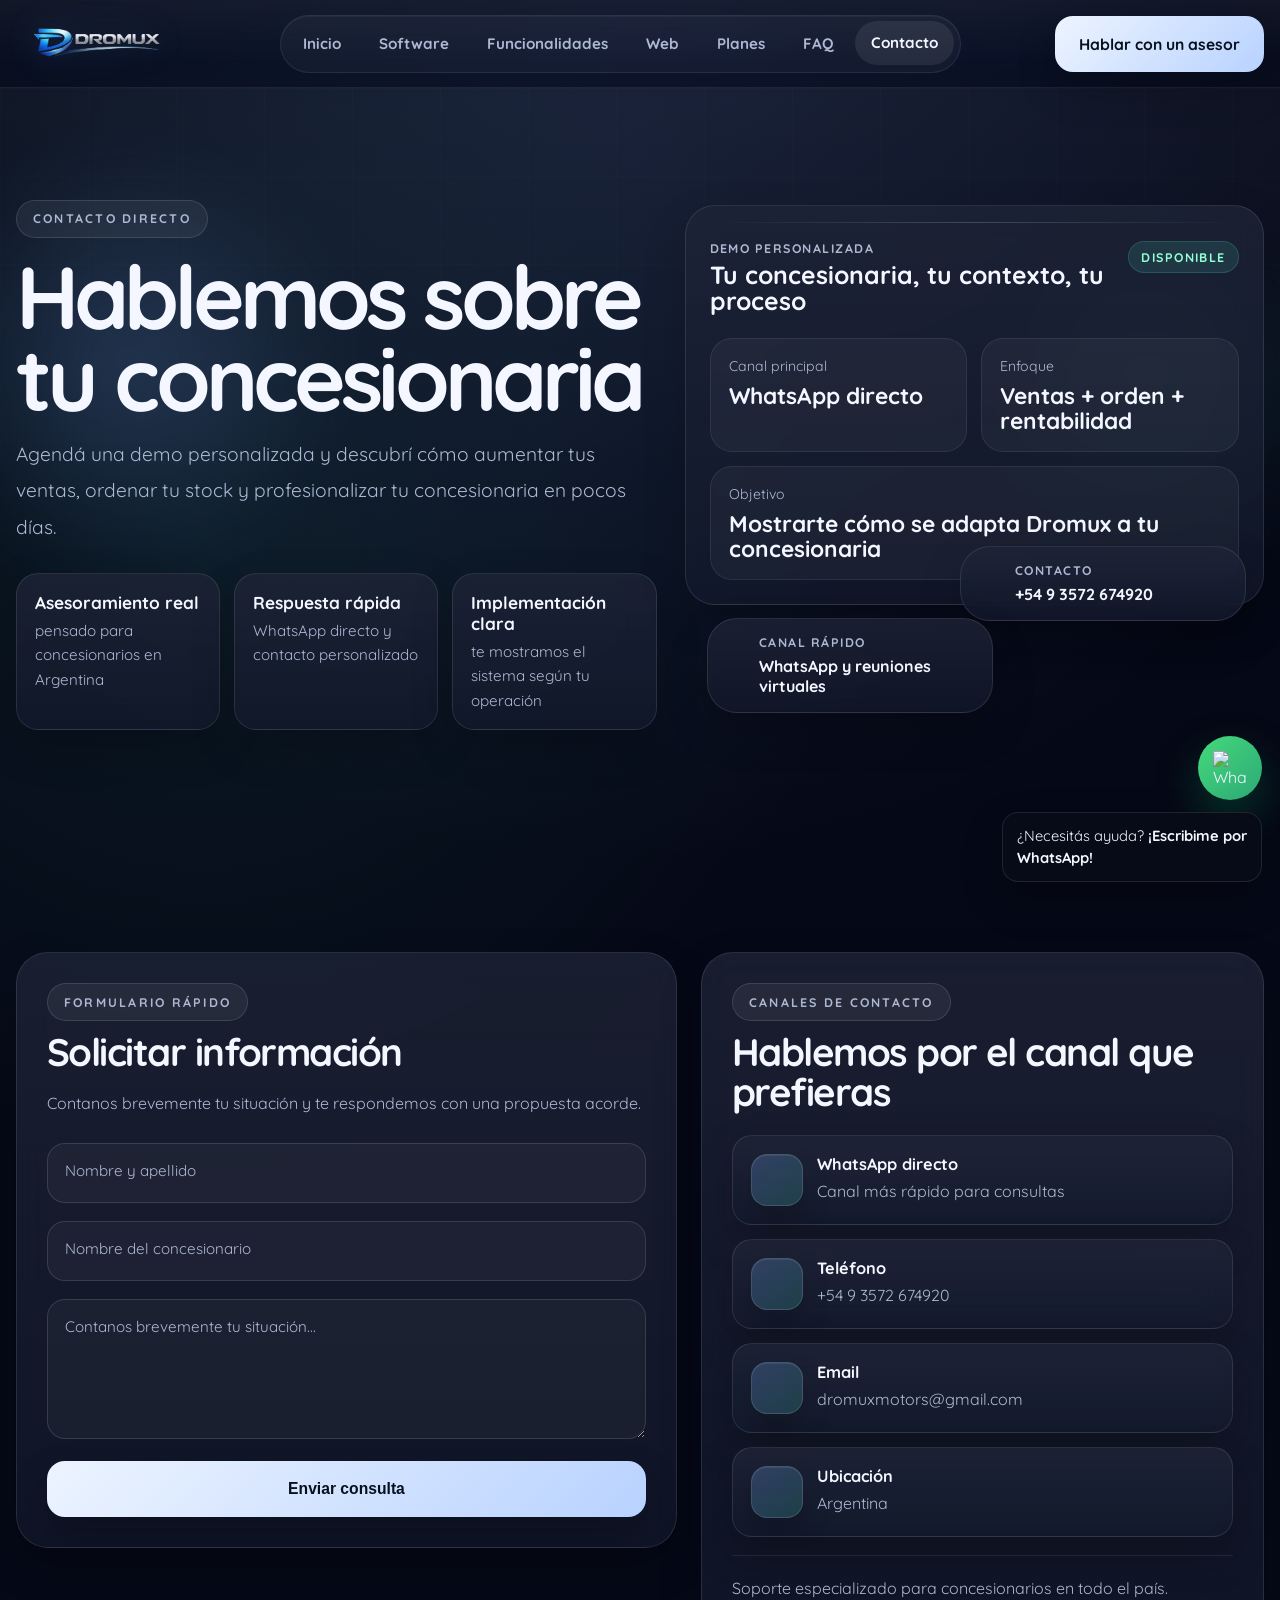
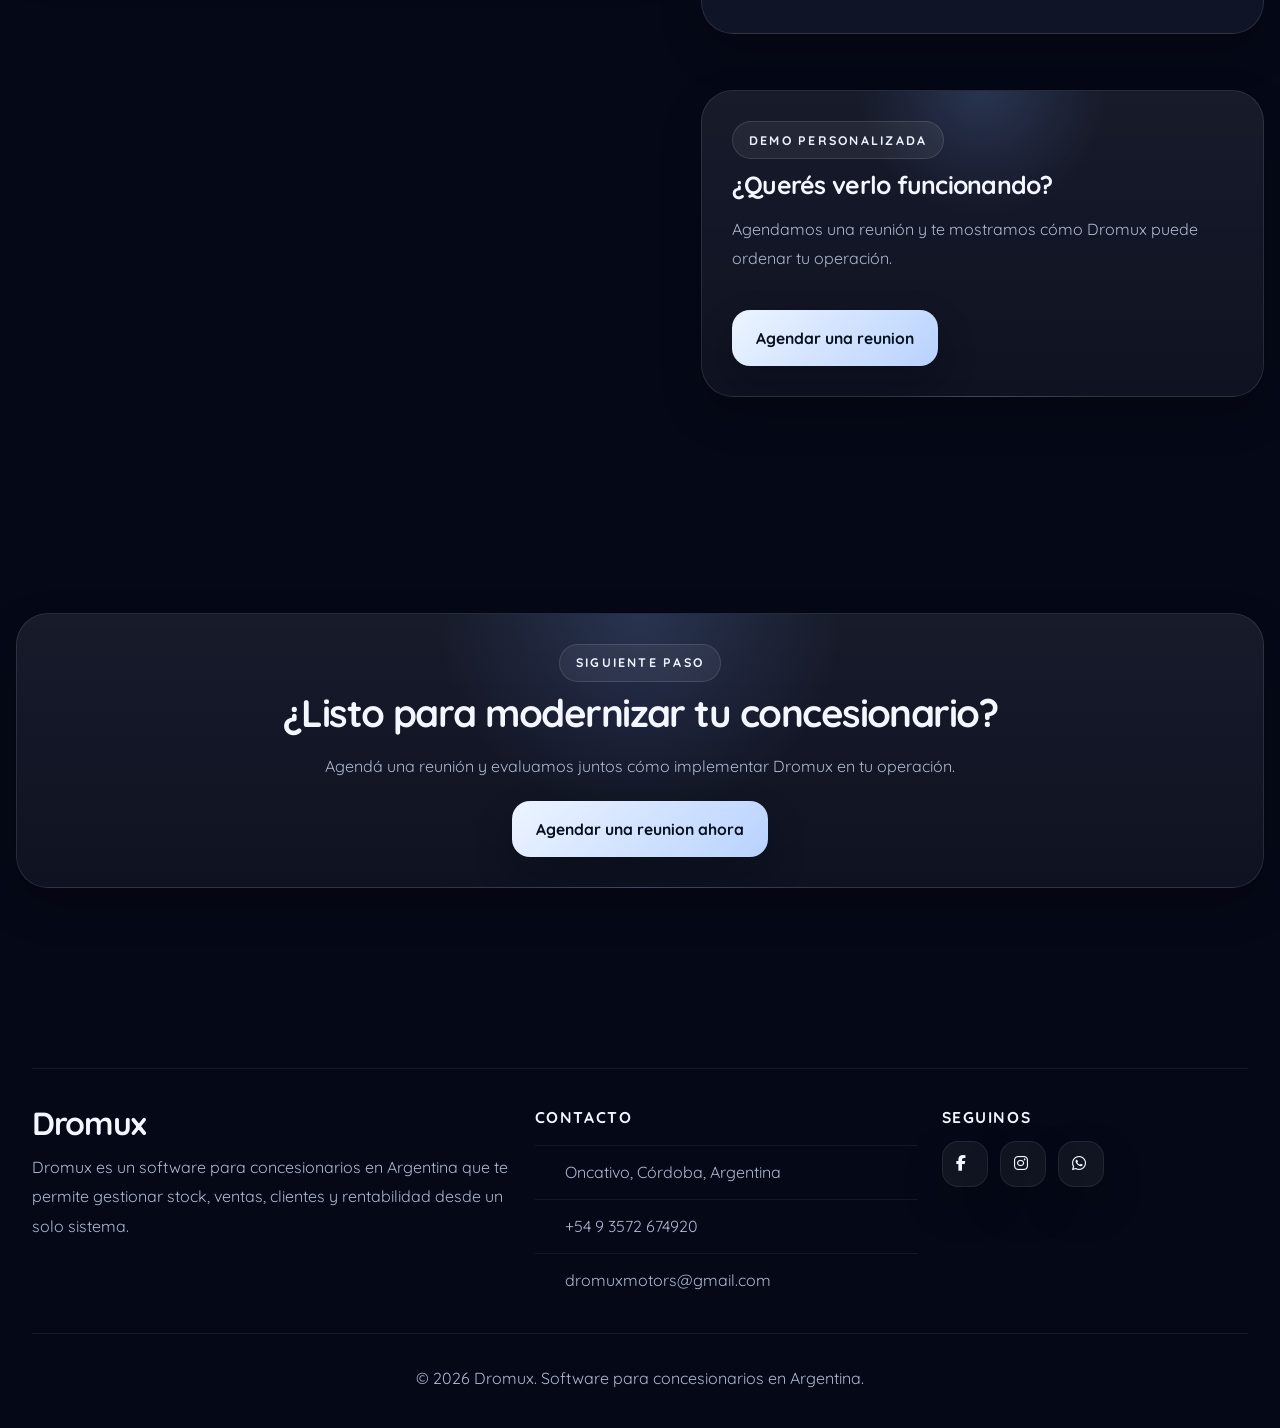
==== commit 863aeaf7: "Dromuxweb 1.1" ====
--- a/contacto/index.html
+++ b/contacto/index.html
@@ -6,39 +6,39 @@
 
   <title>Contacto | Software para Concesionarios Dromux Argentina</title>
 
-  <meta name="description" content="Contactá con Dromux, el software para concesionarios en Argentina. Agendá una demo, solicitá presupuesto o recibí asesoramiento personalizado para tu agencia automotriz.">
-
-  <link rel="canonical" href="https://dromux.com/contacto">
-
+  <meta
+    name="description"
+    content="Contactá con Dromux, el software para concesionarios en Argentina. Agendá una demo, solicitá presupuesto o recibí asesoramiento personalizado para tu agencia automotriz."
+  >
+
+  <link rel="canonical" href="https://dromux.com/contacto/">
   <meta name="robots" content="index, follow">
 
   <link rel="icon" type="image/png" href="/assets/img/dromux.png">
 
-  <!-- ========================= -->
-  <!-- Google Analytics (GA4)   -->
-  <!-- ========================= -->
+  <link rel="preconnect" href="https://fonts.googleapis.com">
+  <link rel="preconnect" href="https://fonts.gstatic.com" crossorigin>
+  <link
+    href="https://fonts.googleapis.com/css2?family=Quicksand:wght@400;500;600;700&display=swap"
+    rel="stylesheet"
+  >
+  <link rel="stylesheet" href="https://cdnjs.cloudflare.com/ajax/libs/font-awesome/6.5.0/css/all.min.css">
 
   <script async src="https://www.googletagmanager.com/gtag/js?id=G-1T2SFS3BCJ"></script>
   <script>
     window.dataLayer = window.dataLayer || [];
     function gtag(){dataLayer.push(arguments);}
     gtag('js', new Date());
-
     gtag('config', 'G-1T2SFS3BCJ');
   </script>
 
-  <!-- ========================= -->
-
-
-  <!-- Open Graph -->
   <meta property="og:title" content="Software para Concesionarios en Argentina | Dromux">
   <meta property="og:description" content="Sistema de gestión automotor para concesionarias. Controlá stock, leads y rentabilidad en tiempo real.">
   <meta property="og:type" content="website">
   <meta property="og:url" content="https://www.dromux.com/contacto">
   <meta property="og:image" content="https://www.dromux.com/og-contacto.png">
 
-  <!-- Schema ContactPage -->
-   <script src="https://unpkg.com/lucide@latest"></script>
+  <script src="https://unpkg.com/lucide@latest"></script>
   <script type="application/ld+json">
   {
     "@context": "https://schema.org",
@@ -60,281 +60,413 @@
 </head>
 
 <body>
-
-          <!-- NAVBAR -->
-<div class="navbar-spacer"></div>
-
-<nav class="navbar" id="navbar">
-  <div class="navbar-container">
-
-    <!-- MOBILE LEFT -->
-    <div class="mobile-left">
-      <a href="/" class="logo-mobile">
+  <div class="navbar-spacer"></div>
+
+  <nav class="navbar" id="navbar">
+    <div class="navbar-container">
+      <div class="mobile-left">
+        <a href="/" class="logo-mobile">
+          <img src="../assets/img/dromux-blanco.png" alt="Dromux - Software para concesionarios">
+        </a>
+
+        <button class="hamburger" id="hamburger" aria-label="Abrir menú">
+          <span class="line"></span>
+          <span class="line"></span>
+          <span class="line"></span>
+        </button>
+      </div>
+
+      <a href="/" class="logo-desktop">
         <img src="../assets/img/dromux-blanco.png" alt="Dromux - Software para concesionarios">
       </a>
 
-      <button class="hamburger" id="hamburger" aria-label="Abrir menú">
-        <span class="line"></span>
-        <span class="line"></span>
-        <span class="line"></span>
+      <ul class="nav-menu">
+        <li><a href="/" class="nav-link"> Inicio</a></li>
+        <li><a href="/software-para-concesionarios/" class="nav-link"> Software</a></li>
+        <li><a href="/funcionalidades/" class="nav-link"> Funcionalidades</a></li>
+        <li><a href="/web-para-concesionarios/" class="nav-link"> Web</a></li>
+        <li><a href="/planes/" class="nav-link">Planes</a></li>
+        <li><a href="/preguntas-frecuentes/" class="nav-link"> FAQ</a></li>
+        <li><a href="/contacto/" class="nav-link active-link"> Contacto</a></li>
+      </ul>
+
+      <a
+        href="https://wa.me/5493572674920?text=Hola%20quiero%20informacion%20sobre%20Dromux"
+        target="_blank"
+        rel="noopener noreferrer"
+        class="nav-cta"
+      >
+        Hablar con un asesor
+      </a>
+    </div>
+  </nav>
+
+  <div class="mobile-overlay" id="mobileOverlay"></div>
+
+  <div class="mobile-menu" id="mobileMenu">
+    <div class="mobile-header">
+      <a href="/">
+        <img src="/assets/img/dromux-blanco.png" alt="Dromux - Software para concesionarios" class="mobile-logo-img">
+      </a>
+
+      <button class="close-btn" id="closeMenu" aria-label="Cerrar menú">
+        <i data-lucide="x"></i>
       </button>
     </div>
 
-    <!-- LOGO DESKTOP -->
-    <a href="/" class="logo-desktop">
-      <img src="../assets/img/dromux-blanco.png" alt="Dromux - Software para concesionarios">
+    <div class="mobile-links">
+      <a href="/" class="mobile-link"> Inicio</a>
+      <a href="/software-para-concesionarios/" class="mobile-link"> Software</a>
+      <a href="/funcionalidades/" class="mobile-link"> Funcionalidades</a>
+      <a href="/web-para-concesionarios/" class="mobile-link"> Web</a>
+      <a href="/planes/" class="mobile-link"> Planes</a>
+      <a href="/preguntas-frecuentes/" class="mobile-link"> FAQ</a>
+      <a href="/contacto/" class="mobile-link active-link"> Contacto</a>
+    </div>
+
+    <a
+      href="https://wa.me/5493572674920?text=Hola%20quiero%20informacion%20sobre%20Dromux"
+      target="_blank"
+      rel="noopener noreferrer"
+      class="mobile-menu-cta"
+    >
+      Hablar con un asesor
     </a>
-
-    <!-- MENU DESKTOP -->
-    <ul class="nav-menu">
-      <li><a href="/" class="nav-link"><i data-lucide="home"></i> Inicio</a></li>
-      <li><a href="/software-para-concesionarios/" class="nav-link"><i data-lucide="layers"></i> Software</a></li>
-      <li><a href="/funcionalidades/" class="nav-link"><i data-lucide="layers"></i> Funcionalidades</a></li>
-      <li><a href="/web-para-concesionarios/" class="nav-link"><i data-lucide="globe"></i> Web</a></li>
-      <li><a href="/planes/" class="nav-link"><i data-lucide="credit-card"></i> Planes</a></li>
-      <li><a href="/preguntas-frecuentes/" class="nav-link"><i data-lucide="help-circle"></i> FAQ</a></li>
-      <li><a href="/contacto/" class="nav-link active-link"><i data-lucide="phone"></i> Contacto</a></li>
-    </ul>
-
   </div>
-</nav>
-
-<!-- OVERLAY -->
-<div class="mobile-overlay" id="mobileOverlay"></div>
-
-<!-- MOBILE MENU -->
-<div class="mobile-menu" id="mobileMenu">
-  <div class="mobile-header">
-    <a href="/">
-      <img src="/assets/img/dromux-blanco.png" alt="Dromux - Software para concesionarios" class="mobile-logo-img">
-    </a>
-
-    <button class="close-btn" id="closeMenu">
-      <i data-lucide="x"></i>
-    </button>
-  </div>
-
-  <div class="mobile-links">
-    <a href="/" class="mobile-link"><i data-lucide="home"></i> Inicio</a>
-    <a href="/software-para-concesionarios/" class="mobile-link"><i data-lucide="layers"></i> Software</a>
-    <a href="/funcionalidades/" class="mobile-link"><i data-lucide="layers"></i> Funcionalidades</a>
-    <a href="/web-para-concesionarios/" class="mobile-link"><i data-lucide="globe"></i> Web</a>
-    <a href="/planes/" class="mobile-link"><i data-lucide="credit-card"></i> Planes</a>
-    <a href="/preguntas-frecuentes/" class="mobile-link"><i data-lucide="help-circle"></i> FAQ</a>
-    <a href="/contacto/" class="mobile-link active-link"><i data-lucide="phone"></i> Contacto</a>
-  </div>
-</div>
-
-  <!-- HERO -->
-  <section class="contact-hero">
-    <div class="contact-container">
-      <span class="contact-badge">Contacto directo</span>
-      <h1>Hablemos sobre tu concesionaria</h1>
-      <p>
-        Agendá una demo personalizada y descubrí cómo aumentar tus ventas,
-        ordenar tu stock y profesionalizar tu concesionaria en pocos días.
+
+  <main class="contact-wrapper">
+    <section class="contact-hero reveal">
+      <div class="contact-hero-grid"></div>
+      <div class="contact-glow contact-glow-left"></div>
+      <div class="contact-glow contact-glow-right"></div>
+
+      <div class="contact-container contact-hero-shell">
+        <div class="contact-hero-copy">
+          <span class="contact-badge">Contacto directo</span>
+
+          <h1>Hablemos sobre tu concesionaria</h1>
+
+          <p>
+            Agendá una demo personalizada y descubrí cómo aumentar tus ventas,
+            ordenar tu stock y profesionalizar tu concesionaria en pocos días.
+          </p>
+
+          <div class="contact-hero-proof">
+            <div class="contact-proof-card">
+              <strong>Asesoramiento real</strong>
+              <span>pensado para concesionarios en Argentina</span>
+            </div>
+
+            <div class="contact-proof-card">
+              <strong>Respuesta rápida</strong>
+              <span>WhatsApp directo y contacto personalizado</span>
+            </div>
+
+            <div class="contact-proof-card">
+              <strong>Implementación clara</strong>
+              <span>te mostramos el sistema según tu operación</span>
+            </div>
+          </div>
+        </div>
+
+        <div class="contact-hero-visual">
+          <div class="contact-dashboard-card contact-dashboard-main floating-card">
+            <div class="contact-topline"></div>
+
+            <div class="contact-dashboard-head">
+              <div>
+                <span class="mini-label">Demo personalizada</span>
+                <h3>Tu concesionaria, tu contexto, tu proceso</h3>
+              </div>
+              <span class="status-pill">Disponible</span>
+            </div>
+
+            <div class="contact-metrics-grid">
+              <div class="contact-metric-card">
+                <span>Canal principal</span>
+                <strong>WhatsApp directo</strong>
+              </div>
+
+              <div class="contact-metric-card">
+                <span>Enfoque</span>
+                <strong>Ventas + orden + rentabilidad</strong>
+              </div>
+
+              <div class="contact-metric-card wide">
+                <span>Objetivo</span>
+                <strong>Mostrarte cómo se adapta Dromux a tu concesionaria</strong>
+              </div>
+            </div>
+          </div>
+
+          <div class="contact-dashboard-card contact-dashboard-mini contact-mini-a floating-card">
+            <i data-lucide="phone-call"></i>
+            <div>
+              <span class="mini-label">Contacto</span>
+              <strong>+54 9 3572 674920</strong>
+            </div>
+          </div>
+
+          <div class="contact-dashboard-card contact-dashboard-mini contact-mini-b floating-card">
+            <i data-lucide="message-circle"></i>
+            <div>
+              <span class="mini-label">Canal rápido</span>
+              <strong>WhatsApp y reuniones virtuales</strong>
+            </div>
+          </div>
+        </div>
+      </div>
+    </section>
+
+    <section class="contact-section reveal">
+      <div class="contact-container contact-grid">
+        <div class="contact-card premium-surface">
+          <div class="contact-card-head">
+            <span class="contact-kicker">Formulario rápido</span>
+            <h2>Solicitar información</h2>
+            <p>Contanos brevemente tu situación y te respondemos con una propuesta acorde.</p>
+          </div>
+
+          <form id="contactForm" class="contact-form">
+            <div class="form-group">
+              <input type="text" name="nombre" id="nombre" required placeholder=" ">
+              <label for="nombre">Nombre y apellido</label>
+            </div>
+
+            <div class="form-group">
+              <input type="text" name="concesionario" id="concesionario" required placeholder=" ">
+              <label for="concesionario">Nombre del concesionario</label>
+            </div>
+
+            <div class="form-group">
+              <textarea name="mensaje" id="mensaje" rows="5" required placeholder=" "></textarea>
+              <label for="mensaje">Contanos brevemente tu situación...</label>
+            </div>
+
+            <button type="submit" class="contact-submit-btn">
+              Enviar consulta
+            </button>
+          </form>
+        </div>
+
+        <div class="contact-side">
+          <div class="contact-card premium-surface">
+            <div class="contact-card-head">
+              <span class="contact-kicker">Canales de contacto</span>
+              <h2>Hablemos por el canal que prefieras</h2>
+            </div>
+
+            <div class="contact-info-list">
+              <a
+                class="contact-info-item contact-info-link"
+                href="https://wa.me/5493572674920?text=Hola%20quiero%20informacion%20sobre%20el%20software%20para%20concesionarios"
+                target="_blank"
+                rel="noopener noreferrer"
+              >
+                <div class="contact-info-icon">
+                  <i data-lucide="message-circle"></i>
+                </div>
+                <div>
+                  <strong>WhatsApp directo</strong>
+                  <span>Canal más rápido para consultas</span>
+                </div>
+              </a>
+
+              <div class="contact-info-item">
+                <div class="contact-info-icon">
+                  <i data-lucide="phone"></i>
+                </div>
+                <div>
+                  <strong>Teléfono</strong>
+                  <span>+54 9 3572 674920</span>
+                </div>
+              </div>
+
+              <div class="contact-info-item">
+                <div class="contact-info-icon">
+                  <i data-lucide="mail"></i>
+                </div>
+                <div>
+                  <strong>Email</strong>
+                  <span>dromuxmotors@gmail.com</span>
+                </div>
+              </div>
+
+              <div class="contact-info-item">
+                <div class="contact-info-icon">
+                  <i data-lucide="map-pin"></i>
+                </div>
+                <div>
+                  <strong>Ubicación</strong>
+                  <span>Argentina</span>
+                </div>
+              </div>
+            </div>
+
+            <div class="contact-note">
+              Soporte especializado para concesionarios en todo el país.
+            </div>
+          </div>
+
+          <div class="contact-card premium-surface premium-surface-strong">
+            <div class="contact-mini-cta">
+              <span class="contact-kicker contact-kicker-light">Demo personalizada</span>
+              <h3>¿Querés verlo funcionando?</h3>
+              <p>Agendamos una reunión y te mostramos cómo Dromux puede ordenar tu operación.</p>
+
+              <a
+                href="https://wa.me/5493572674920?text=Hola%20quiero%20agendar%20una%20reunion"
+                target="_blank"
+                rel="noopener noreferrer"
+                class="contact-btn"
+              >
+                Agendar una reunion
+              </a>
+            </div>
+          </div>
+        </div>
+      </div>
+    </section>
+
+    <section class="contact-cta reveal">
+      <div class="contact-container contact-cta-box premium-surface premium-surface-strong">
+        <span class="contact-kicker contact-kicker-light">Siguiente paso</span>
+        <h2>¿Listo para modernizar tu concesionario?</h2>
+        <p>
+          Agendá una reunión y evaluamos juntos cómo implementar Dromux en tu operación.
+        </p>
+
+        <a
+          href="https://wa.me/5493572674920?text=Hola%20quiero%20agendar%20una%20reunion"
+          target="_blank"
+          rel="noopener noreferrer"
+          class="contact-btn"
+        >
+          Agendar una reunion ahora
+        </a>
+      </div>
+    </section>
+  </main>
+
+  <footer class="footer" id="contacto">
+    <div class="footer-container">
+      <div class="footer-brand">
+        <h3 class="footer-logo">Dromux</h3>
+        <p class="footer-description">
+          Dromux es un software para concesionarios en Argentina que te permite gestionar stock, ventas, clientes y rentabilidad desde un solo sistema.
+        </p>
+      </div>
+
+      <div class="footer-contact">
+        <h4 class="footer-subtitle">Contacto</h4>
+        <ul class="footer-contact-list">
+          <li>
+            <i data-lucide="map-pin" class="footer-icon"></i>
+            <span>Oncativo, Córdoba, Argentina</span>
+          </li>
+          <li>
+            <i data-lucide="message-circle" class="footer-icon"></i>
+            <a href="https://wa.me/5493572674920" target="_blank" rel="noopener noreferrer">
+              +54 9 3572 674920
+            </a>
+          </li>
+          <li>
+            <i data-lucide="mail" class="footer-icon"></i>
+            <a href="mailto:dromuxmotors@gmail.com">
+              dromuxmotors@gmail.com
+            </a>
+          </li>
+        </ul>
+      </div>
+
+      <div class="footer-social">
+        <h4 class="footer-subtitle">Seguinos</h4>
+        <div class="footer-social-icons">
+          <a href="https://www.facebook.com/profile.php?id=61570872520576" target="_blank" rel="noopener noreferrer"><i class="fa-brands fa-facebook-f social-icon"></i></a>
+          <a href="https://www.instagram.com/dromux.motors/" target="_blank" rel="noopener noreferrer"><i class="fa-brands fa-instagram social-icon"></i></a>
+          <a href="https://wa.me/5493572674920" target="_blank" rel="noopener noreferrer"><i class="fa-brands fa-whatsapp social-icon"></i></a>
+        </div>
+      </div>
+    </div>
+
+    <div class="footer-bottom">
+      <p class="footer-copyright">
+        &copy; 2026 Dromux. Software para concesionarios en Argentina.
       </p>
     </div>
-  </section>
-
-  <!-- CONTACT GRID -->
-  <section class="contact-section">
-    <div class="contact-container contact-grid">
-
-      <!-- FORMULARIO -->
-      <div class="contact-card">
-        <h2>Solicitar información</h2>
-
-        <form id="contactForm" class="contact-form">
-          <div class="form-group">
-            <input type="text" name="nombre" required>
-            <label>Nombre y apellido</label>
-          </div>
-
-          <div class="form-group">
-            <input type="text" name="concesionario" required>
-            <label>Nombre del concesionario</label>
-          </div>
-
-          <div class="form-group">
-            <textarea name="mensaje" rows="4" required></textarea>
-            <label>Contanos brevemente tu situación...</label>
-          </div>
-
-          <button type="submit">Enviar consulta</button>
-        </form>
-      </div>
-
-      <!-- INFO LATERAL -->
-      <div class="contact-card">
-        <h2>Canales de contacto</h2>
-
-        <div class="contact-info-item">
-          <i data-lucide="MessageCircle"></i>
-          <a href="https://wa.me/5493572674920?text=Hola%20quiero%20informacion%20sobre%20el%20software%20para%20concesionarios" target="_blank">
-            WhatsApp directo
-          </a>
-        </div>
-
-        <div class="contact-info-item">
-          <i data-lucide="Phone"></i><span> +54 9 3572 674920</span>
-        </div>
-
-        <div class="contact-info-item">
-          <i data-lucide="mail"></i> <span> dromuxmotors@gmail.com</span>
-        </div>
-
-        <div class="contact-info-item">
-          <i data-lucide="map-pin"></i> <span> Argentina</span>
-        </div>
-
-        <div class="contact-note">
-          Soporte especializado para concesionarios en todo el país.
-        </div>
-      </div>
-
+  </footer>
+
+  <div class="whatsapp-fab" aria-label="Contacto por WhatsApp">
+    <a
+      href="https://wa.me/5493572674920?text=%C2%A1Hola!%20%F0%9F%91%8B%20Me%20gustar%C3%ADa%20hacer%20una%20consulta%20sobre%20los%20planes%20y%20precios."
+      class="whatsapp-fab__button"
+      target="_blank"
+      rel="noopener noreferrer"
+      aria-label="Abrir chat de WhatsApp"
+    >
+      <img
+        src="https://upload.wikimedia.org/wikipedia/commons/5/5e/WhatsApp_icon.png"
+        alt="WhatsApp"
+        class="whatsapp-fab__icon"
+        loading="lazy"
+      />
+      <span class="whatsapp-fab__pulse"></span>
+    </a>
+
+    <div class="whatsapp-fab__tooltip" id="waTooltip">
+      ¿Necesitás ayuda? <strong>¡Escribime por WhatsApp!</strong>
     </div>
-  </section>
-
-  <!-- CTA FINAL -->
-  <section class="contact-cta">
-    <div class="contact-container">
-      <h2>¿Listo para modernizar tu concesionario?</h2>
-      <a href="https://wa.me/5493572674920?text=Hola%20quiero%20agendar%20una%20reunion" target="_blank" class="contact-btn">
-        Agendar una reunion ahora
-      </a>
-    </div>
-  </section>
-  <!-- FOOTER -->
-<footer class="footer" id="contacto">
-  <div class="footer-container">
-
-    <div class="footer-brand">
-      <h3 class="footer-logo">Dromux</h3>
-      <p class="footer-description">
-        Dromux es un software para concesionarios en Argentina que te permite gestionar stock, ventas, clientes y rentabilidad desde un solo sistema.
-      </p>
-    </div>
-
-    <div class="footer-contact">
-      <h4 class="footer-subtitle">Contacto</h4>
-      <ul class="footer-contact-list">
-        <li>
-          <i data-lucide="map-pin" class="footer-icon"></i>
-          <span>Oncativo, Córdoba, Argentina</span>
-        </li>
-        <li>
-          <i data-lucide="message-circle" class="footer-icon"></i>
-          <a href="https://wa.me/5493572674920" target="_blank">
-            +54 9 3572 674920
-          </a>
-        </li>
-        <li>
-          <i data-lucide="mail" class="footer-icon"></i>
-          <a href="mailto:dromuxmotors@gmail.com">
-            dromuxmotors@gmail.com
-          </a>
-        </li>
-      </ul>
-    </div>
-
-    <div class="footer-social">
-      <h4 class="footer-subtitle">Seguinos</h4>
-      <div class="footer-social-icons">
-        <a href="https://www.facebook.com/profile.php?id=61570872520576" target="_blank">
-          <i data-lucide="facebook" class="social-icon"></i>
-        </a>
-        <a href="https://www.instagram.com/dromux.motors/" target="_blank">
-          <i data-lucide="instagram" class="social-icon"></i>
-        </a>
-        <a href="https://wa.me/5493572674920" target="_blank">
-          <i data-lucide="message-circle" class="social-icon"></i>
-        </a>
-      </div>
-    </div>
-
   </div>
 
-  <div class="footer-bottom">
-    <p class="footer-copyright">
-      &copy; 2026 Dromux. Software para concesionarios en Argentina.
-    </p>
-  </div>
-</footer>
-
-<!-- ===== BOTÓN FLOTANTE WHATSAPP ===== -->
-<div class="whatsapp-fab" aria-label="Contacto por WhatsApp">
-  <a
-    href="https://wa.me/5493572674920?text=%C2%A1Hola!%20%F0%9F%91%8B%20Me%20gustar%C3%ADa%20hacer%20una%20consulta%20sobre%20los%20planes%20y%20precios."
-    class="whatsapp-fab__button"
-    target="_blank"
-    rel="noopener noreferrer"
-    aria-label="Abrir chat de WhatsApp"
-  >
-    <img
-      src="https://upload.wikimedia.org/wikipedia/commons/5/5e/WhatsApp_icon.png"
-      alt="WhatsApp"
-      class="whatsapp-fab__icon"
-      loading="lazy"
-    />
-    <span class="whatsapp-fab__pulse"></span>
-  </a>
-
-  <div class="whatsapp-fab__tooltip" id="waTooltip">
-    ¿Necesitás ayuda? <strong>¡Escribime por WhatsApp!</strong>
-  </div>
-</div>
-
-<script>
-  window.addEventListener("load", function () {
-    const tooltip = document.getElementById("waTooltip");
-
-    setTimeout(() => {
-      tooltip.classList.add("is-visible");
-    }, 1000);
-
-    setTimeout(() => {
-      tooltip.classList.remove("is-visible");
-    }, 5500);
-  });
-</script>
-
-<script>
-  lucide.createIcons();
-</script>
-<script>
-  const navbar = document.getElementById("navbar");
-  const hamburger = document.getElementById("hamburger");
-  const mobileMenu = document.getElementById("mobileMenu");
-  const mobileOverlay = document.getElementById("mobileOverlay");
-  const closeMenu = document.getElementById("closeMenu");
-
-  // Scroll effect
-  window.addEventListener("scroll", () => {
-    if (window.scrollY > 20) {
-      navbar.classList.add("scrolled");
-    } else {
-      navbar.classList.remove("scrolled");
+  <script>
+    window.addEventListener("load", function () {
+      const tooltip = document.getElementById("waTooltip");
+
+      setTimeout(() => {
+        tooltip.classList.add("is-visible");
+      }, 1000);
+
+      setTimeout(() => {
+        tooltip.classList.remove("is-visible");
+      }, 5500);
+    });
+  </script>
+
+  <script>
+    lucide.createIcons();
+  </script>
+
+  <script>
+    const navbar = document.getElementById("navbar");
+    const hamburger = document.getElementById("hamburger");
+    const mobileMenu = document.getElementById("mobileMenu");
+    const mobileOverlay = document.getElementById("mobileOverlay");
+    const closeMenu = document.getElementById("closeMenu");
+
+    window.addEventListener("scroll", () => {
+      if (window.scrollY > 20) {
+        navbar.classList.add("scrolled");
+      } else {
+        navbar.classList.remove("scrolled");
+      }
+    });
+
+    hamburger?.addEventListener("click", () => {
+      mobileMenu.classList.add("active");
+      mobileOverlay.classList.add("active");
+      document.body.style.overflow = "hidden";
+    });
+
+    function closeMobileMenu() {
+      mobileMenu.classList.remove("active");
+      mobileOverlay.classList.remove("active");
+      document.body.style.overflow = "";
     }
-  });
-
-  // Open menu
-  hamburger.addEventListener("click", () => {
-    mobileMenu.classList.add("active");
-    mobileOverlay.classList.add("active");
-  });
-
-  // Close menu
-  function closeMobileMenu() {
-    mobileMenu.classList.remove("active");
-    mobileOverlay.classList.remove("active");
-  }
-
-  mobileOverlay.addEventListener("click", closeMobileMenu);
-  closeMenu.addEventListener("click", closeMobileMenu);
-</script>
-
-  <!-- SCRIPT -->
+
+    mobileOverlay?.addEventListener("click", closeMobileMenu);
+    closeMenu?.addEventListener("click", closeMobileMenu);
+  </script>
+
   <script>
     const form = document.getElementById("contactForm");
 
@@ -353,10 +485,21 @@
 Mensaje: ${mensajeUsuario}`;
 
       const url = `https://wa.me/5493572674920?text=${encodeURIComponent(mensaje)}`;
-
       window.open(url, "_blank");
     });
   </script>
 
+  <script>
+    const elements = document.querySelectorAll(".reveal");
+    const observer = new IntersectionObserver((entries) => {
+      entries.forEach((entry) => {
+        if (entry.isIntersecting) {
+          entry.target.classList.add("visible");
+        }
+      });
+    }, { threshold: 0.12 });
+
+    elements.forEach((el) => observer.observe(el));
+  </script>
 </body>
 </html>
--- a/assets/css/styles.css
+++ b/assets/css/styles.css
@@ -1,3317 +1,5724 @@
-@import url('https://fonts.googleapis.com/css2?family=Quicksand:wght@300;400;500;600;700&display=swap');
-
-/* ============================= */
-/* GLOBAL THEME 2026 - DROMUX   */
-/* ============================= */
+/*HOME*/
 
 :root {
-
-  /* ===== COLORS ===== */
-  --bg-primary: #0a0a0a;
-  --bg-secondary: #121212;
-  --glass-bg: rgba(20, 20, 30, 0.65);
-  --glass-border: rgba(255, 255, 255, 0.08);
-
-  --accent-primary: #00d4ff;
-  --accent-secondary: #009acd;
-
-  --text-primary: #ffffff;
-  --text-secondary: #b8c1cc;
-  --text-muted: #8a8f98;
-
-  --success: #34d399;
-
-  /* ===== SHADOWS ===== */
-  --shadow-glow: 0 0 40px rgba(0, 212, 255, 0.15);
-  --shadow-soft: 0 10px 30px rgba(0, 0, 0, 0.4);
-
-  /* ===== RADIUS ===== */
+  --bg: #050816;
+  --bg-2: #091022;
+  --surface: rgba(13, 20, 40, 0.74);
+  --surface-strong: rgba(10, 15, 31, 0.92);
+  --text: #f4f7ff;
+  --muted: #aeb8d3;
+  --line: rgba(255,255,255,0.1);
+  --line-strong: rgba(255,255,255,0.16);
+  --primary: #edf4ff;
+  --primary-dark: #07101d;
+  --accent: #79a7ff;
+  --accent-2: #4ce2c1;
+  --negative: #ff8f8f;
+  --positive: #94ffd5;
+  --shadow-soft: 0 18px 44px rgba(0,0,0,0.2);
+  --shadow: 0 28px 70px rgba(0,0,0,0.28);
+  --radius-xl: 32px;
   --radius-lg: 24px;
-  --radius-md: 16px;
-  --radius-sm: 10px;
-}
-
-/* ============================= */
-/* RESET PRO LEVEL              */
-/* ============================= */
-
-* {
+  --radius-md: 18px;
+  --radius-sm: 14px;
+  --container: min(1440px, calc(100% - 32px));
+  --nav-h: 88px;
+}
+
+* { box-sizing: border-box; }
+html { scroll-behavior: smooth; }
+body {
   margin: 0;
-  padding: 0;
-  box-sizing: border-box;
-}
-
-html {
-  scroll-behavior: smooth;
-}
-
-body {
+  overflow-x: hidden;
   font-family: 'Quicksand', sans-serif;
-  background: var(--bg-primary);
-  color: var(--text-primary);
-  overflow-x: hidden;
-  -webkit-font-smoothing: antialiased;
-}
-
-/* Selección de texto */
-::selection {
-  background: var(--accent-primary);
-  color: #000;
-}
-
-/* Scrollbar premium */
-::-webkit-scrollbar {
-  width: 8px;
-}
-
-::-webkit-scrollbar-track {
-  background: #0f0f0f;
-}
-
-::-webkit-scrollbar-thumb {
-  background: linear-gradient(
-    var(--accent-primary),
-    var(--accent-secondary)
-  );
-  border-radius: 20px;
-}
-
-
-.hero {
-  min-height: 100vh;
-  height: auto;
-  width: 100%;                    /* ← Cambia de 100vw a 100% */
-  max-width: 100vw;               /* seguridad extra */
-  margin: 0;
-  padding: 0;
-  position: relative;
-  display: flex;
-  align-items: center;
-  justify-content: center;
-  text-align: center;
-  background-image: url('../img/dromux10.png'); /* Cambiá por tu imagen o una de las sugeridas */
-  background-size: cover;
-  background-position: center;
-  overflow: hidden;               /* corta cualquier desborde */
-  box-sizing: border-box;
-}
-
-
-.hero-content {
+  color: var(--text);
+  background:
+    radial-gradient(circle at top center, rgba(121,167,255,0.14), transparent 28%),
+    radial-gradient(circle at 16% 18%, rgba(76,226,193,0.08), transparent 24%),
+    linear-gradient(180deg, rgba(255,255,255,0.03), transparent 16%),
+    var(--bg);
+}
+
+img { display: block; max-width: 100%; }
+a { color: inherit; }
+button, a { -webkit-tap-highlight-color: transparent; }
+.container { width: var(--container); margin-inline: auto; }
+
+.premium-loader {
+  position: fixed;
+  inset: 0;
+  z-index: 9999;
+  display: grid;
+  place-items: center;
+  background:
+    radial-gradient(circle at top center, rgba(121,167,255,0.16), transparent 30%),
+    linear-gradient(180deg, rgba(255,255,255,0.02), transparent 18%),
+    #040713;
+  overflow: hidden;
+  transition: opacity .7s ease, visibility .7s ease;
+}
+.premium-loader.fade-out { opacity: 0; visibility: hidden; }
+.loader-orb {
+  position: absolute;
+  border-radius: 50%;
+  filter: blur(24px);
+  opacity: .45;
+  animation: orbFloat 10s ease-in-out infinite;
+}
+.loader-orb-1 {
+  width: 320px;
+  height: 320px;
+  top: 10%;
+  left: 12%;
+  background: radial-gradient(circle, rgba(121,167,255,0.5), transparent 65%);
+}
+.loader-orb-2 {
+  width: 260px;
+  height: 260px;
+  right: 10%;
+  bottom: 12%;
+  background: radial-gradient(circle, rgba(76,226,193,0.38), transparent 65%);
+  animation-delay: -4s;
+}
+.loader-panel {
   position: relative;
   z-index: 2;
-  max-width: 900px;
-}
-
-.hero-content h1 {
-  font-size: clamp(2.4rem, 5vw, 4.5rem);
+  width: min(540px, calc(100% - 32px));
+  padding: 40px 32px;
+  border-radius: 34px;
+  background:
+    linear-gradient(180deg, rgba(255,255,255,0.07), rgba(255,255,255,0.02)),
+    rgba(7, 12, 26, 0.75);
+  border: 1px solid var(--line);
+  box-shadow: var(--shadow);
+  backdrop-filter: blur(18px);
+  text-align: center;
+}
+.loader-logo { width: 108px; margin: 0 auto 18px; filter: drop-shadow(0 0 18px rgba(121,167,255,0.22)); }
+.loader-kicker {
+  margin: 0 0 8px;
+  color: var(--muted);
+  font-size: .8rem;
   font-weight: 700;
-  line-height: 1.05;
-  letter-spacing: -1px;
-  background: linear-gradient(90deg, #ffffff, #c6f6ff);
-  background-clip: text;
-  -webkit-background-clip: text;
-  -webkit-text-fill-color: transparent;
-  margin-top: 120px;
-}
-
-.hero-content p {
-  font-size: clamp(1rem, 1.8vw, 1.4rem);
-  color: var(--text-secondary);
-  max-width: 750px;
-  margin: 0 auto 2.5rem auto;
-  line-height: 1.7;
-}
-
+  text-transform: uppercase;
+  letter-spacing: .18em;
+}
+.loader-title {
+  margin: 0 0 10px;
+  font-size: clamp(1.95rem, 3vw, 2.6rem);
+  line-height: 1.02;
+  letter-spacing: -.04em;
+}
+.loader-subtitle {
+  margin: 0 0 24px;
+  color: var(--muted);
+  line-height: 1.8;
+}
+.loader-progress {
+  height: 8px;
+  border-radius: 999px;
+  background: rgba(255,255,255,0.08);
+  overflow: hidden;
+}
+.loader-progress span {
+  display: block;
+  width: 100%;
+  height: 100%;
+  border-radius: inherit;
+  background: linear-gradient(90deg, var(--accent), var(--accent-2), var(--accent));
+  transform-origin: left;
+  animation: progressFill 1.6s ease forwards;
+}
+
+.navbar-spacer { height: var(--nav-h); }
+.navbar {
+  position: fixed;
+  inset: 0 0 auto;
+  height: var(--nav-h);
+  z-index: 90;
+  background: rgba(5, 8, 22, 0.52);
+  border-bottom: 1px solid rgba(255,255,255,0.08);
+  backdrop-filter: blur(18px) saturate(150%);
+  transition: background .35s ease, box-shadow .35s ease, border-color .35s ease;
+}
+.navbar::before {
+  content: "";
+  position: absolute;
+  inset: 0;
+  pointer-events: none;
+  background: linear-gradient(180deg, rgba(255,255,255,0.04), transparent 72%);
+}
+.navbar.scrolled {
+  background: rgba(5, 8, 22, 0.84);
+  border-bottom-color: rgba(255,255,255,0.12);
+  box-shadow: 0 16px 40px rgba(0,0,0,0.24);
+}
+.navbar-container {
+  width: var(--container);
+  height: 100%;
+  margin-inline: auto;
+  display: grid;
+  grid-template-columns: auto 1fr auto;
+  align-items: center;
+  gap: 26px;
+  position: relative;
+  z-index: 2;
+}
+.logo-desktop,
+.logo-mobile,
+.mobile-header a { display: inline-flex; align-items: center; text-decoration: none; }
+.logo-desktop img,
+.logo-mobile img,
+.mobile-logo-img {
+  height: 48px;
+  width: auto;
+  object-fit: contain;
+  filter: drop-shadow(0 0 16px rgba(121,167,255,.18));
+}
+.nav-menu {
+  margin: 0;
+  padding: 6px;
+  list-style: none;
+  display: flex;
+  align-items: center;
+  justify-self: center;
+  gap: 6px;
+  border-radius: 999px;
+  background: rgba(255,255,255,0.04);
+  border: 1px solid rgba(255,255,255,0.08);
+  box-shadow: inset 0 1px 0 rgba(255,255,255,0.04);
+}
+.nav-link {
+  min-height: 44px;
+  display: inline-flex;
+  align-items: center;
+  justify-content: center;
+  padding: 0 16px;
+  border-radius: 999px;
+  text-decoration: none;
+  color: var(--muted);
+  font-size: .95rem;
+  font-weight: 700;
+  white-space: nowrap;
+  transition: background .25s ease, color .25s ease, transform .25s ease;
+}
+.nav-link:hover,
+.nav-link.active-link {
+  color: var(--text);
+  background: rgba(255,255,255,0.08);
+  transform: translateY(-1px);
+}
+.nav-cta,
+.mobile-menu-cta,
+.btn {
+  display: inline-flex;
+  align-items: center;
+  justify-content: center;
+  gap: 10px;
+  min-height: 56px;
+  padding: 0 24px;
+  border-radius: 18px;
+  text-decoration: none;
+  font-size: .98rem;
+  font-weight: 800;
+  transition: transform .28s ease, box-shadow .28s ease, background .28s ease, border-color .28s ease;
+}
+.nav-cta,
+.btn-primary {
+  background: linear-gradient(135deg, #edf4ff, #b8d2ff);
+  color: var(--primary-dark);
+  box-shadow: 0 18px 40px rgba(0,0,0,0.2);
+}
+.nav-cta:hover,
+.btn-primary:hover,
+.btn-secondary:hover,
+.text-link:hover,
+.feature-card:hover,
+.comparison-card:hover,
+.preview-card:hover,
+.planes-home-card:hover,
+.footer-social-icons a:hover,
+.whatsapp-fab__button:hover { transform: translateY(-3px); }
+
+.mobile-left,
+.mobile-menu,
+.mobile-overlay { display: none; }
+
+.hero {
+  position: relative;
+  min-height: calc(100vh - var(--nav-h));
+  display: flex;
+  align-items: center;
+  overflow: hidden;
+  padding: 42px 0 28px;
+}
+.hero-bg-grid {
+  position: absolute;
+  inset: 0;
+  background:
+    linear-gradient(90deg, rgba(255,255,255,0.03) 1px, transparent 1px),
+    linear-gradient(180deg, rgba(255,255,255,0.03) 1px, transparent 1px);
+  background-size: 88px 88px;
+  mask-image: linear-gradient(to bottom, rgba(0,0,0,.45), transparent 88%);
+}
+.hero-spot {
+  position: absolute;
+  border-radius: 50%;
+  filter: blur(36px);
+  opacity: .8;
+}
+.hero-spot-left {
+  width: 460px;
+  height: 460px;
+  left: -100px;
+  top: 6%;
+  background: radial-gradient(circle, rgba(121,167,255,.24), transparent 66%);
+}
+.hero-spot-right {
+  width: 380px;
+  height: 380px;
+  right: -70px;
+  top: 16%;
+  background: radial-gradient(circle, rgba(76,226,193,.16), transparent 66%);
+}
+.hero-overlay {
+  position: absolute;
+  inset: 0;
+  background: linear-gradient(180deg, rgba(5,8,22,0.16), rgba(5,8,22,0.08) 34%, rgba(5,8,22,0.68) 100%);
+}
+.hero-shell {
+  position: relative;
+  z-index: 2;
+  display: grid;
+  grid-template-columns: 1.05fr .95fr;
+  gap: 28px;
+  align-items: center;
+}
+.hero-copy { min-width: 0; }
+.section-kicker {
+  display: inline-flex;
+  align-items: center;
+  justify-content: center;
+  min-height: 38px;
+  padding: 0 16px;
+  border-radius: 999px;
+  background: rgba(255,255,255,0.06);
+  border: 1px solid rgba(255,255,255,0.12);
+  color: var(--muted);
+  font-size: .78rem;
+  font-weight: 700;
+  text-transform: uppercase;
+  letter-spacing: .18em;
+}
+.section-kicker-light { color: #edf2ff; }
+.hero h1 {
+  margin: 18px 0 16px;
+  max-width: 780px;
+  font-size: clamp(3rem, 7vw, 6.4rem);
+  line-height: .92;
+  letter-spacing: -.055em;
+  font-weight: 800;
+  text-wrap: balance;
+}
+.hero p {
+  margin: 0;
+  max-width: 720px;
+  color: var(--muted);
+  font-size: clamp(1.02rem, 1.85vw, 1.22rem);
+  line-height: 1.9;
+}
 .hero-cta {
   display: flex;
-  gap: 1.5rem;
-  justify-content: center;
-  margin-bottom: 3rem;
-}
-
-.hero-cta-primary {
-  background: linear-gradient(
-    135deg,
-    var(--accent-primary),
-    var(--accent-secondary)
-  );
-  color: #000;
-  padding: 1rem 2.8rem;
-  border-radius: 60px;
+  align-items: center;
+  gap: 14px;
+  flex-wrap: wrap;
+  margin-top: 28px;
+}
+.btn-secondary {
+  background: rgba(255,255,255,0.05);
+  color: var(--text);
+  border: 1px solid rgba(255,255,255,0.12);
+  backdrop-filter: blur(16px);
+}
+.hero-proof {
+  display: grid;
+  grid-template-columns: repeat(3, minmax(0, 1fr));
+  gap: 14px;
+  margin-top: 28px;
+}
+.hero-proof-item,
+.hero-dashboard-card,
+.premium-card,
+.final-cta-container,
+.footer-shell,
+.mobile-menu {
+  background:
+    linear-gradient(180deg, rgba(255,255,255,0.06), rgba(255,255,255,0.02)),
+    var(--surface);
+  border: 1px solid var(--line);
+  box-shadow: var(--shadow-soft);
+  backdrop-filter: blur(16px);
+}
+.hero-proof-item {
+  padding: 18px 18px 16px;
+  border-radius: 22px;
+}
+.hero-proof-item strong {
+  display: block;
+  margin-bottom: 6px;
   font-size: 1.1rem;
+}
+.hero-proof-item span {
+  display: block;
+  color: var(--muted);
+  line-height: 1.6;
+  font-size: .95rem;
+}
+.hero-visual {
+  position: relative;
+  min-height: 560px;
+}
+.hero-dashboard-card {
+  position: absolute;
+  border-radius: 30px;
+  overflow: hidden;
+}
+.card-large {
+  inset: 20px 0 auto 0;
+  padding: 24px;
+}
+.card-topline {
+  height: 1px;
+  margin: -8px 0 18px;
+  background: linear-gradient(90deg, transparent, rgba(255,255,255,0.18), transparent);
+}
+.card-header-row {
+  display: flex;
+  align-items: flex-start;
+  justify-content: space-between;
+  gap: 14px;
+}
+.mini-label {
+  margin: 0 0 6px;
+  color: var(--muted);
+  font-size: .78rem;
+  letter-spacing: .12em;
+  text-transform: uppercase;
   font-weight: 700;
+}
+.card-header-row h3 { margin: 0; font-size: 1.55rem; line-height: 1.04; }
+.status-pill {
+  display: inline-flex;
+  align-items: center;
+  min-height: 32px;
+  padding: 0 12px;
+  border-radius: 999px;
+  font-size: .78rem;
+  font-weight: 800;
+  text-transform: uppercase;
+  letter-spacing: .12em;
+}
+.status-ok {
+  background: rgba(76,226,193,0.12);
+  color: var(--positive);
+  border: 1px solid rgba(76,226,193,0.18);
+}
+.metric-grid {
+  display: grid;
+  grid-template-columns: repeat(2, minmax(0, 1fr));
+  gap: 14px;
+  margin-top: 24px;
+}
+.metric-card {
+  min-height: 108px;
+  padding: 18px;
+  border-radius: 22px;
+  background: rgba(255,255,255,0.04);
+  border: 1px solid rgba(255,255,255,0.08);
+}
+.metric-card.wide { grid-column: 1 / -1; }
+.metric-card span {
+  display: block;
+  margin-bottom: 8px;
+  color: var(--muted);
+  font-size: .88rem;
+}
+.metric-card strong {
+  display: block;
+  font-size: 1.5rem;
+  line-height: 1.1;
+}
+.card-small {
+  display: flex;
+  align-items: center;
+  gap: 14px;
+  width: 270px;
+  padding: 16px 18px;
+}
+.card-small i { width: 22px; height: 22px; color: #dfe8ff; }
+.card-small-a { right: 18px; bottom: 124px; }
+.card-small-b { left: 22px; bottom: 32px; }
+.floating-card { animation: floatY 6s ease-in-out infinite; }
+.card-small-b { animation-delay: -2s; }
+.card-small-a { animation-delay: -3.2s; }
+
+section { padding: 92px 0; }
+.section-head { margin-bottom: 34px; }
+.centered-head { text-align: center; }
+.narrow-head { max-width: 900px; margin-inline: auto; }
+.section-head h2,
+.final-cta-container h2,
+.footer-logo {
+  margin: 12px 0 0;
+  font-size: clamp(2.1rem, 3.4vw, 3.7rem);
+  line-height: 1.02;
+  letter-spacing: -.045em;
+  text-wrap: balance;
+}
+.section-head p,
+.comparison-cta p,
+.plans-note,
+.final-cta-container p,
+.footer-description {
+  color: var(--muted);
+  line-height: 1.9;
+  font-size: 1rem;
+}
+.section-action,
+.centered-action { text-align: center; margin-top: 28px; }
+.text-link {
+  display: inline-flex;
+  align-items: center;
+  gap: 8px;
+  margin-top: 16px;
+  color: #dbe6ff;
   text-decoration: none;
-  transition: all 0.35s ease;
-  box-shadow: 0 10px 30px rgba(0, 212, 255, 0.3);
+  font-weight: 700;
+  transition: transform .25s ease, opacity .25s ease;
+}
+.text-link:hover { opacity: 1; transform: translateY(-1px); }
+
+.features-home-grid,
+.comparison-grid,
+.preview-grid,
+.planes-home-grid {
+  display: grid;
+  gap: 24px;
+}
+.features-home-grid,
+.planes-home-grid { grid-template-columns: repeat(3, minmax(0, 1fr)); }
+.comparison-grid,
+.preview-grid { grid-template-columns: repeat(2, minmax(0, 1fr)); }
+.premium-card {
   position: relative;
+  min-width: 0;
+  border-radius: var(--radius-xl);
   overflow: hidden;
-}
-
-.hero-cta-primary:hover {
-  transform: translateY(-3px);
-  box-shadow: 0 15px 40px rgba(0, 212, 255, 0.5);
-}
-
-
-.hero-cta-secondary {
-  border: 2px solid #00bfff;
-  color: #00bfff;
-  padding: 1rem 2.5rem;
-  border-radius: 50px;
-  font-size: 1.2rem;
-  font-weight: 600;
-  text-decoration: none;
-  transition: all 0.4s ease;
-}
-
-.hero-cta-secondary:hover {
-  background: rgba(0, 191, 255, 0.1);
-}
-
-.hero-features {
-  display: flex;
-  flex-wrap: wrap;
-  justify-content: center;
-  gap: 1.5rem;
-}
-
-.hero-feature-item {
-  background: rgba(255,255,255,0.05);
-  padding: 0.8rem 1.5rem;
-  border-radius: 30px;
-  font-size: 1.1rem;
-  border: 1px solid rgba(0, 191, 255, 0.2);
-  transition: all 0.4s cubic-bezier(0.175, 0.885, 0.32, 1.275);
-}
-
-.hero-feature-item:hover {
-  transform: translateY(-5px);
-  box-shadow: 0 10px 20px rgba(0, 191, 255, 0.15);
-}
-
-/* Responsive */
-@media (max-width: 768px) {
-  h1 { font-size: 3rem; }
-  p { font-size: 1.3rem; }
-}
-
-@media (max-width: 480px) {     /* cubre 320-480px típicos */
-  .hero-content {
-    padding: 1rem;                /* reduce padding agresivo */
-    max-width: 100%;              /* ignora el 900px en pantallas chicas */
-    width: 100%;
-  }
-
-  h1 {
-    font-size: 2.4rem;            /* mucho más pequeño en 320px */
-    line-height: 1.15;
-    margin-bottom: 1rem;
-  }
-
-  .hero-content p {
-    font-size: 1.1rem;
-    margin-bottom: 1.5rem;
-  }
-
-  .hero-cta {
-    flex-direction: column;       /* apila botones verticalmente */
-    gap: 1rem;
-  }
-
-  .hero-cta-primary,
-  .hero-cta-secondary {
-    width: 100%;                  /* botones full-width en mobile chico */
-    padding: 0.9rem 1.5rem;
-    font-size: 1.1rem;
-  }
-
-  .hero-features {
-    flex-direction: column;       /* apila chips verticalmente */
-    gap: 0.8rem;
-  }
-
-  .hero-feature-item {
-    width: 100%;
-    text-align: center;
-    padding: 0.7rem 1rem;
-    font-size: 1rem;
-  }
-}
-
-/*FEATURES HOME*/
-/* ============================= */
-/* FEATURES HOME - DROMUX 2026  */
-/* ============================= */
-
-.features-home {
-  position: relative;
-  padding: clamp(4rem, 8vw, 8rem) 2rem;
-  background: linear-gradient(
-    180deg,
-    #0a0a0a 0%,
-    #0f1116 100%
-  );
-  overflow: hidden;
-}
-
-/* Glow decorativo fondo */
-.features-home::before {
+  transition: transform .3s ease, box-shadow .3s ease, border-color .3s ease;
+}
+.premium-card::before {
   content: "";
   position: absolute;
-  width: 600px;
-  height: 600px;
-  top: -200px;
-  left: -200px;
-  background: radial-gradient(
-    circle,
-    rgba(0, 212, 255, 0.12),
-    transparent 70%
-  );
-  filter: blur(120px);
-  opacity: 0.6;
+  inset: 0;
+  border-radius: inherit;
+  background: linear-gradient(135deg, rgba(255,255,255,0.08), transparent 35%, transparent 68%, rgba(255,255,255,0.04));
+  opacity: 0;
+  transition: opacity .28s ease;
   pointer-events: none;
 }
-
-.features-home-container {
-  max-width: 1300px;
-  margin: 0 auto;
-  position: relative;
-  z-index: 2;
-}
-
-/* ============================= */
-/* TITLE */
-/* ============================= */
-
-.features-home h2 {
-  font-size: clamp(2rem, 4vw, 3rem);
-  text-align: center;
-  margin-bottom: clamp(3rem, 6vw, 5rem);
-  font-weight: 700;
-  letter-spacing: -1px;
-
-  background: linear-gradient(
-    90deg,
-    #ffffff,
-    #bdefff
-  );
-  background-clip: text;
-  -webkit-background-clip: text;
-  -webkit-text-fill-color: transparent;
-}
-
-/* ============================= */
-/* GRID */
-/* ============================= */
-
-.features-home-grid {
-  display: grid;
-  grid-template-columns: repeat(auto-fit, minmax(300px, 1fr));
-  gap: clamp(1.5rem, 3vw, 2.5rem);
-}
-
-/* ============================= */
-/* CARD */
-/* ============================= */
-
-.features-home-card {
-  position: relative;
-  padding: 2.5rem 2rem;
-  border-radius: 28px;
-
-  background: rgba(20, 20, 30, 0.6);
-  backdrop-filter: blur(30px);
-  -webkit-backdrop-filter: blur(30px);
-
-  border: 1px solid rgba(255, 255, 255, 0.08);
-
+.premium-card:hover {
+  border-color: var(--line-strong);
+  box-shadow: var(--shadow);
+}
+.premium-card:hover::before { opacity: 1; }
+
+.feature-card {
+  display: block;
+  padding: 28px;
   text-decoration: none;
-  color: white;
-
-  transition: all 0.4s ease;
-  overflow: hidden;
-
-  box-shadow: 0 20px 40px rgba(0, 0, 0, 0.4);
-}
-
-/* Glow animado interno */
-.features-home-card::before {
-  content: "";
-  position: absolute;
-  width: 400px;
-  height: 400px;
-  top: -150px;
-  right: -150px;
-  background: radial-gradient(
-    circle,
-    rgba(0, 212, 255, 0.15),
-    transparent 70%
-  );
-  filter: blur(100px);
-  opacity: 0;
-  transition: opacity 0.4s ease;
-}
-
-/* Hover premium */
-.features-home-card:hover {
-  transform: translateY(-10px);
-  border-color: rgba(0, 212, 255, 0.4);
-  box-shadow:
-    0 25px 60px rgba(0, 212, 255, 0.15),
-    0 20px 40px rgba(0, 0, 0, 0.5);
-}
-
-.features-home-card:hover::before {
-  opacity: 1;
-}
-
-/* ============================= */
-/* ICON */
-/* ============================= */
-
-.features-home-icon {
-  margin-bottom: 1.8rem;
-  width: 70px;
-  height: 70px;
+}
+.feature-icon {
+  width: 64px;
+  height: 64px;
   border-radius: 20px;
-  
+  display: grid;
+  place-items: center;
+  margin-bottom: 18px;
+  background: linear-gradient(135deg, rgba(121,167,255,0.24), rgba(76,226,193,0.18));
+  border: 1px solid rgba(255,255,255,0.12);
+  color: var(--text);
+  box-shadow: inset 0 1px 0 rgba(255,255,255,0.08), 0 14px 28px rgba(0,0,0,0.18);
+}
+.feature-icon i { width: 24px; height: 24px; }
+.feature-card h3,
+.comparison-card h3,
+.preview-content h3,
+.planes-home-card h3 {
+  margin: 0 0 10px;
+  font-size: 1.36rem;
+  line-height: 1.15;
+  letter-spacing: -.02em;
+}
+.feature-card p,
+.preview-content p,
+.ideal,
+.footer-description { margin: 0; }
+.feature-card p,
+.preview-content p,
+.comparison-card li,
+.planes-home-card li { color: var(--muted); line-height: 1.8; }
+
+.comparison-card { padding: 30px; }
+.card-before {
+  background:
+    linear-gradient(180deg, rgba(255,107,107,0.08), rgba(255,107,107,0.03)),
+    var(--surface);
+}
+.card-after {
+  background:
+    linear-gradient(180deg, rgba(76,226,193,0.09), rgba(76,226,193,0.03)),
+    var(--surface);
+}
+.comparison-badge,
+.plan-badge {
+  display: inline-flex;
+  align-items: center;
+  min-height: 34px;
+  padding: 0 12px;
+  border-radius: 999px;
+  margin-bottom: 14px;
+  font-size: .76rem;
+  font-weight: 800;
+  letter-spacing: .13em;
+  text-transform: uppercase;
+}
+.badge-negative {
+  background: rgba(255,107,107,0.1);
+  color: var(--negative);
+  border: 1px solid rgba(255,107,107,0.18);
+}
+.badge-positive {
+  background: rgba(76,226,193,0.1);
+  color: var(--positive);
+  border: 1px solid rgba(76,226,193,0.18);
+}
+.comparison-card ul,
+.planes-home-card ul,
+.footer-contact-list {
+  list-style: none;
+  margin: 18px 0 0;
+  padding: 0;
+}
+.comparison-card li,
+.planes-home-card li,
+.footer-contact-list li {
   display: flex;
-  align-items: center;
-  justify-content: center;
-
-  background: linear-gradient(
-    135deg,
-    rgba(0, 212, 255, 0.15),
-    rgba(0, 154, 205, 0.15)
-  );
-
-  border: 1px solid rgba(0, 212, 255, 0.3);
-
-  color: #00d4ff;
-  transition: all 0.4s ease;
-}
-
-.features-home-card:hover .features-home-icon {
-  transform: rotate(6deg) scale(1.05);
-  box-shadow: 0 10px 30px rgba(0, 212, 255, 0.3);
-}
-.features-home-icon svg {
-  width: 40px;
-  height: 40px;
-}
-
-/* ============================= */
-/* TEXT */
-/* ============================= */
-
-.features-home-card h3 {
-  font-size: clamp(1.2rem, 2vw, 1.4rem);
-  margin-bottom: 1rem;
-  font-weight: 600;
-}
-
-.features-home-card p {
-  font-size: clamp(0.95rem, 1.5vw, 1.05rem);
-  line-height: 1.7;
-  color: #b8c1cc;
-}
-
-/* ============================= */
-/* CTA SECTION */
-/* ============================= */
-
-.features-home-cta {
-  text-align: center;
-  margin-top: clamp(3rem, 6vw, 5rem);
-}
-
-.features-home-button {
-  display: inline-block;
-  padding: 1.1rem 3rem;
-  border-radius: 60px;
-  font-weight: 700;
-  text-decoration: none;
-  letter-spacing: 0.5px;
-
-  background: linear-gradient(
-    135deg,
-    #00d4ff,
-    #009acd
-  );
-
-  color: #000;
-
-  box-shadow: 0 15px 35px rgba(0, 212, 255, 0.3);
-
-  transition: all 0.35s ease;
-}
-
-.features-home-button:hover {
-  transform: translateY(-4px);
-  box-shadow: 0 20px 45px rgba(0, 212, 255, 0.5);
-}
-
-/* ============================= */
-/* RESPONSIVE TWEAKS */
-/* ============================= */
-
-@media (max-width: 768px) {
-
-  .features-home-card {
-    padding: 2rem 1.5rem;
-  }
-
-  .features-home-icon {
-    width: 60px;
-    height: 60px;
-  }
-
-}
-
-/* ============================= */
-/* BEFORE / AFTER - DROMUX 2026 */
-/* ============================= */
-
-.before-after-section {
-  position: relative;
-  padding: clamp(4rem, 8vw, 8rem) 2rem;
-  background: linear-gradient(
-    180deg,
-    #0f1116 0%,
-    #0a0a0a 100%
-  );
-  overflow: hidden;
-}
-
-/* Glow decorativo */
-.before-after-section::before {
-  content: "";
-  position: absolute;
-  width: 700px;
-  height: 700px;
-  bottom: -250px;
-  right: -250px;
-  background: radial-gradient(
-    circle,
-    rgba(0, 212, 255, 0.15),
-    transparent 70%
-  );
-  filter: blur(120px);
-  opacity: 0.6;
-  pointer-events: none;
-}
-
-.before-after-container {
-  max-width: 1200px;
-  margin: 0 auto;
-  position: relative;
-  z-index: 2;
-}
-
-/* ============================= */
-/* TITLE */
-/* ============================= */
-
-.before-after-title {
-  font-size: clamp(2rem, 4vw, 3rem);
-  text-align: center;
-  margin-bottom: clamp(3rem, 6vw, 5rem);
-  font-weight: 700;
-  letter-spacing: -1px;
-
-  background: linear-gradient(
-    90deg,
-    #ffffff,
-    #bdefff
-  );
-  background-clip: text;
-  -webkit-background-clip: text;
-  color: transparent;
-  -webkit-text-fill-color: transparent;
-}
-
-/* ============================= */
-/* GRID */
-/* ============================= */
-
-.comparison-grid {
-  display: grid;
-  grid-template-columns: repeat(auto-fit, minmax(320px, 1fr));
-  gap: clamp(1.5rem, 4vw, 3rem);
-  margin-bottom: clamp(3rem, 6vw, 5rem);
-}
-
-/* ============================= */
-/* CARDS BASE */
-/* ============================= */
-
-.comparison-card {
-  padding: 2.5rem 2rem;
-  border-radius: 28px;
-
-  backdrop-filter: blur(25px);
-  -webkit-backdrop-filter: blur(25px);
-
-  border: 1px solid rgba(255, 255, 255, 0.08);
-
-  transition: all 0.4s ease;
-  position: relative;
-  overflow: hidden;
-}
-
-/* ============================= */
-/* BEFORE STYLE */
-/* ============================= */
-
-.comparison-card.before {
-  background: rgba(30, 30, 35, 0.6);
-  color: #c5c8ce;
-  border-color: rgba(255, 255, 255, 0.06);
-}
-
-.comparison-card.before:hover {
-  transform: translateY(-6px);
-  border-color: rgba(255, 255, 255, 0.12);
-}
-
-/* ============================= */
-/* AFTER STYLE */
-/* ============================= */
-
-.comparison-card.after {
-  background: rgba(20, 20, 30, 0.7);
-  border-color: rgba(0, 212, 255, 0.4);
-  box-shadow: 0 20px 60px rgba(0, 212, 255, 0.15);
-}
-
-.comparison-card.after::before {
-  content: "";
-  position: absolute;
-  width: 400px;
-  height: 400px;
-  top: -150px;
-  right: -150px;
-  background: radial-gradient(
-    circle,
-    rgba(0, 212, 255, 0.2),
-    transparent 70%
-  );
-  filter: blur(100px);
-  opacity: 0.6;
-}
-
-.comparison-card.after:hover {
-  transform: translateY(-10px);
-  box-shadow:
-    0 30px 80px rgba(0, 212, 255, 0.25);
-}
-
-/* ============================= */
-/* TITLES */
-/* ============================= */
-
-.comparison-card h3 {
-  font-size: clamp(1.3rem, 2vw, 1.6rem);
-  margin-bottom: 1.5rem;
-  font-weight: 600;
-}
-
-/* ============================= */
-/* LIST */
-/* ============================= */
-
-.comparison-card ul {
-  list-style: none;
-}
-
-.comparison-card li {
-  margin-bottom: 1rem;
-  font-size: clamp(0.95rem, 1.5vw, 1.05rem);
-  line-height: 1.7;
-  position: relative;
-  padding-left: 1.4rem;
-}
-
-.comparison-card li::before {
-  content: "•";
-  position: absolute;
-  left: 0;
-  color: #00d4ff;
-  opacity: 0.7;
-}
-
-/* ============================= */
-/* CTA SECTION */
-/* ============================= */
-
-.comparison-cta {
-  text-align: center;
-}
-
-.comparison-cta p {
-  font-size: clamp(1.1rem, 2vw, 1.3rem);
-  margin-bottom: 2rem;
-  color: #b8c1cc;
-}
-
-/* Primary Button */
-
-.comparison-button {
-  display: inline-block;
-  padding: 1.1rem 3rem;
-  border-radius: 60px;
-  font-weight: 700;
-  text-decoration: none;
-  letter-spacing: 0.5px;
-
-  background: linear-gradient(
-    135deg,
-    #00d4ff,
-    #009acd
-  );
-
-  color: #000;
-
-  box-shadow: 0 15px 35px rgba(0, 212, 255, 0.3);
-
-  transition: all 0.35s ease;
-}
-
-.comparison-button:hover {
-  transform: translateY(-4px);
-  box-shadow: 0 20px 45px rgba(0, 212, 255, 0.5);
-}
-
-/* Secondary Link */
-
-.comparison-secondary-link {
-  display: block;
-  margin-top: 1.5rem;
-  font-weight: 500;
-  color: #8ab4ff;
-  text-decoration: none;
-  transition: all 0.3s ease;
-}
-
-.comparison-secondary-link:hover {
-  color: #ffffff;
-}
-
-
-/* ===================================== */
-/* CONCESIONARIOS PREVIEW - DROMUX 2026 */
-/* ===================================== */
-
-.concesionarios-preview {
-  position: relative;
-  padding: clamp(4rem, 8vw, 8rem) 2rem;
-  background: linear-gradient(
-    180deg,
-    #0a0a0a 0%,
-    #0f1116 100%
-  );
-  overflow: hidden;
-}
-
-/* Glow ambiental */
-.concesionarios-preview::before {
-  content: "";
-  position: absolute;
-  width: 800px;
-  height: 800px;
-  top: -300px;
-  left: -300px;
-  background: radial-gradient(
-    circle,
-    rgba(0, 212, 255, 0.12),
-    transparent 70%
-  );
-  filter: blur(140px);
-  opacity: 0.6;
-  pointer-events: none;
-}
-
-.container {
-  max-width: 1300px;
-  margin: 0 auto;
-  position: relative;
-  z-index: 2;
-}
-
-/* ============================= */
-/* HEADER */
-/* ============================= */
-
-.section-header {
-  text-align: center;
-  margin-bottom: clamp(3rem, 6vw, 5rem);
-}
-
-.section-header h2 {
-  font-size: clamp(2rem, 4vw, 3rem);
-  font-weight: 700;
-  margin-bottom: 1.5rem;
-  letter-spacing: -1px;
-
-  background: linear-gradient(
-    90deg,
-    #ffffff,
-    #bdefff
-  );
-  background-clip: text;
-  -webkit-background-clip: text;
-  color: transparent;
-  -webkit-text-fill-color: transparent;
-}
-
-.section-header p {
-  font-size: clamp(1rem, 1.6vw, 1.2rem);
-  color: #b8c1cc;
-  max-width: 750px;
-  margin: 0 auto;
-  line-height: 1.7;
-}
-
-/* ============================= */
-/* GRID */
-/* ============================= */
-
-.preview-grid {
-  display: grid;
-  grid-template-columns: repeat(auto-fit, minmax(320px, 1fr));
-  gap: clamp(2rem, 4vw, 3rem);
-}
-
-/* ============================= */
-/* CARD */
-/* ============================= */
+  align-items: flex-start;
+  gap: 12px;
+  padding: 12px 0;
+  border-top: 1px solid rgba(255,255,255,0.06);
+}
+.comparison-cta { text-align: center; margin-top: 28px; }
+.comparison-cta p { margin: 0 auto 18px; max-width: 760px; }
 
 .preview-card {
-  position: relative;
   display: flex;
   flex-direction: column;
   text-decoration: none;
-  border-radius: 28px;
+}
+.preview-image-container {
+  aspect-ratio: 16 / 10;
   overflow: hidden;
-
-  background: rgba(20, 20, 30, 0.6);
-  backdrop-filter: blur(30px);
-  -webkit-backdrop-filter: blur(30px);
-
-  border: 1px solid rgba(255, 255, 255, 0.08);
-
-  transition: all 0.5s ease;
-
-  box-shadow: 0 20px 50px rgba(0, 0, 0, 0.4);
-}
-
-/* Hover premium */
-.preview-card:hover {
-  transform: translateY(-12px);
-  border-color: rgba(0, 212, 255, 0.4);
-  box-shadow:
-    0 30px 80px rgba(0, 212, 255, 0.2),
-    0 25px 60px rgba(0, 0, 0, 0.5);
-}
-
-/* ============================= */
-/* IMAGE */
-/* ============================= */
-
-.preview-image-container {
-  position: relative;
-  overflow: hidden;
-}
-
+  background: #0b1020;
+  border-bottom: 1px solid rgba(255,255,255,0.08);
+}
 .preview-image {
   width: 100%;
-  height: auto;
-  display: block;
-  transition: transform 0.6s ease;
-}
-
-/* Zoom sutil */
-.preview-card:hover .preview-image {
-  transform: scale(1.05);
-}
-
-/* Overlay efecto cristal */
-.preview-image-container::after {
+  height: 100%;
+  object-fit: cover;
+  transition: transform .8s ease;
+}
+.preview-card:hover .preview-image { transform: scale(1.06); }
+.preview-content { padding: 24px; }
+.preview-button {
+  display: inline-flex;
+  align-items: center;
+  gap: 8px;
+  margin-top: 14px;
+  font-weight: 700;
+  color: var(--text);
+}
+
+.planes-home-card {
+  display: flex;
+  flex-direction: column;
+  padding: 28px;
+}
+.planes-home-card.popular {
+  border-color: rgba(121,167,255,0.28);
+  box-shadow: 0 24px 64px rgba(42,76,142,0.28);
+  transform: translateY(-4px);
+}
+.plan-badge {
+  align-self: flex-start;
+  background: linear-gradient(135deg, #edf4ff, #b8d2ff);
+  color: var(--primary-dark);
+}
+.ideal { color: var(--muted); margin-bottom: 6px; }
+.planes-home-card li i,
+.footer-icon,
+.social-icon { width: 18px; height: 18px; flex: 0 0 18px; }
+.btn-block { width: 100%; margin-top: auto; }
+.plans-foot { text-align: center; margin-top: 28px; }
+.plans-note { max-width: 860px; margin: 0 auto 14px; }
+
+.final-cta-container {
+  text-align: center;
+  padding: 56px 28px;
+  border-radius: 38px;
+  overflow: hidden;
+  background:
+    radial-gradient(circle at top center, rgba(121,167,255,0.18), transparent 30%),
+    linear-gradient(180deg, rgba(255,255,255,0.06), rgba(255,255,255,0.02)),
+    var(--surface-strong);
+}
+.final-cta-container p {
+  max-width: 760px;
+  margin: 18px auto 0;
+}
+.final-cta-container .btn { margin-top: 26px; }
+.final-cta-note {
+  display: inline-block;
+  margin-top: 18px;
+  color: var(--muted);
+  font-weight: 600;
+}
+
+.footer { padding: 0 16px 24px; margin-top: 88px; }
+.footer-shell {
+  width: var(--container);
+  margin-inline: auto;
+  padding: 38px 0 26px;
+  display: grid;
+  grid-template-columns: 1.25fr 1fr .8fr;
+  gap: 24px;
+  border-top: 1px solid rgba(255,255,255,0.08);
+  background: transparent;
+  border-left: none;
+  border-right: none;
+  border-bottom: none;
+  box-shadow: none;
+  backdrop-filter: none;
+}
+.footer-logo { margin: 0 0 12px; }
+.footer-subtitle {
+  margin: 0 0 14px;
+  font-size: .98rem;
+  text-transform: uppercase;
+  letter-spacing: .1em;
+}
+.footer-contact-list a { text-decoration: none; }
+.footer-social-icons { display: flex; gap: 12px; }
+.footer-social-icons a {
+  width: 46px;
+  height: 46px;
+  border-radius: 16px;
+  display: grid;
+  place-items: center;
+  text-decoration: none;
+  background: rgba(255,255,255,0.05);
+  border: 1px solid rgba(255,255,255,0.08);
+  box-shadow: var(--shadow-soft);
+  transition: transform .28s ease, background .28s ease;
+}
+.footer-bottom {
+  width: var(--container);
+  margin-inline: auto;
+  padding-top: 18px;
+  border-top: 1px solid rgba(255,255,255,0.08);
+  text-align: center;
+  color: var(--muted);
+}
+
+.whatsapp-fab {
+  position: fixed;
+  right: 18px;
+  bottom: 18px;
+  z-index: 70;
+  display: flex;
+  flex-direction: column;
+  align-items: flex-end;
+  gap: 12px;
+}
+.whatsapp-fab__button {
+  position: relative;
+  width: 64px;
+  height: 64px;
+  border-radius: 50%;
+  display: grid;
+  place-items: center;
+  background: linear-gradient(135deg, #25d366, #0b9b60);
+  box-shadow: 0 20px 44px rgba(10, 143, 86, 0.34);
+  overflow: hidden;
+  text-decoration: none;
+}
+.whatsapp-fab__icon {
+  width: 34px;
+  height: 34px;
+  position: relative;
+  z-index: 2;
+}
+.whatsapp-fab__pulse {
+  position: absolute;
+  inset: 0;
+  border-radius: inherit;
+  background: rgba(255,255,255,0.14);
+  animation: pulseRing 2s ease-out infinite;
+}
+.whatsapp-fab__tooltip {
+  max-width: 260px;
+  padding: 12px 14px;
+  border-radius: 16px;
+  background: rgba(8, 12, 24, 0.94);
+  border: 1px solid rgba(255,255,255,0.1);
+  color: var(--text);
+  font-size: .92rem;
+  line-height: 1.5;
+  box-shadow: var(--shadow-soft);
+  opacity: 0;
+  transform: translateY(8px);
+  transition: opacity .35s ease, transform .35s ease;
+  pointer-events: none;
+}
+.whatsapp-fab__tooltip.is-visible {
+  opacity: 1;
+  transform: translateY(0);
+}
+
+.reveal {
+  opacity: 0;
+  transform: translateY(28px);
+  transition: opacity .7s ease, transform .7s ease;
+}
+.reveal.visible {
+  opacity: 1;
+  transform: translateY(0);
+}
+
+@keyframes orbFloat {
+  0%,100% { transform: translateY(0px) scale(1); }
+  50% { transform: translateY(-24px) scale(1.06); }
+}
+@keyframes progressFill {
+  from { transform: scaleX(0); }
+  to { transform: scaleX(1); }
+}
+@keyframes floatY {
+  0%,100% { transform: translateY(0); }
+  50% { transform: translateY(-10px); }
+}
+@keyframes pulseRing {
+  0% { transform: scale(1); opacity: .5; }
+  70% { transform: scale(1.35); opacity: 0; }
+  100% { transform: scale(1.35); opacity: 0; }
+}
+
+@media (max-width: 1200px) {
+  .navbar-container { grid-template-columns: auto 1fr auto; gap: 18px; }
+  .nav-link { padding: 0 12px; font-size: .9rem; }
+  .hero-shell { grid-template-columns: 1fr; }
+  .hero-visual { min-height: 420px; }
+  .features-home-grid,
+  .planes-home-grid { grid-template-columns: repeat(2, minmax(0, 1fr)); }
+  .footer-shell { grid-template-columns: 1fr 1fr; }
+  .footer-social { grid-column: 1 / -1; }
+}
+
+@media (max-width: 980px) {
+  :root { --nav-h: 78px; }
+  .navbar-container {
+    display: flex;
+    align-items: center;
+    justify-content: space-between;
+    gap: 16px;
+  }
+  .logo-desktop,
+  .nav-menu,
+  .nav-cta { display: none; }
+  .mobile-left {
+    display: flex;
+    align-items: center;
+    justify-content: space-between;
+    width: 100%;
+  }
+  .logo-mobile img,
+  .mobile-logo-img { height: 40px; }
+  .hamburger,
+  .close-btn {
+    width: 46px;
+    height: 46px;
+    display: grid;
+    place-items: center;
+    border-radius: 14px;
+    border: 1px solid rgba(255,255,255,0.1);
+    background: rgba(255,255,255,0.05);
+    color: var(--text);
+    cursor: pointer;
+  }
+  .hamburger { padding: 0; }
+  .hamburger .line {
+    display: block;
+    width: 18px;
+    height: 2px;
+    margin: 3px auto;
+    border-radius: 999px;
+    background: var(--text);
+  }
+  .mobile-overlay {
+    position: fixed;
+    inset: 0;
+    z-index: 91;
+    background: rgba(0,0,0,0.54);
+    backdrop-filter: blur(6px);
+    opacity: 0;
+    visibility: hidden;
+    transition: opacity .28s ease, visibility .28s ease;
+  }
+  .mobile-overlay.active {
+    display: block;
+    opacity: 1;
+    visibility: visible;
+  }
+  .mobile-menu {
+    position: fixed;
+    top: 0;
+    right: 0;
+    width: min(90vw, 360px);
+    height: 100vh;
+    z-index: 92;
+    display: flex;
+    flex-direction: column;
+    gap: 22px;
+    padding: 20px;
+    background:
+      linear-gradient(180deg, rgba(255,255,255,0.06), rgba(255,255,255,0.02)),
+      rgba(5, 8, 22, 0.95);
+    border-left: 1px solid rgba(255,255,255,0.08);
+    box-shadow: -20px 0 60px rgba(0,0,0,0.3);
+    transform: translateX(100%);
+    transition: transform .34s cubic-bezier(.22,1,.36,1);
+  }
+  .mobile-menu.active { transform: translateX(0); }
+  .mobile-header {
+    display: flex;
+    align-items: center;
+    justify-content: space-between;
+    gap: 16px;
+    padding-bottom: 14px;
+    border-bottom: 1px solid rgba(255,255,255,0.08);
+  }
+  .mobile-links {
+    display: flex;
+    flex-direction: column;
+    gap: 10px;
+  }
+  .mobile-link {
+    min-height: 56px;
+    display: flex;
+    align-items: center;
+    padding: 0 16px;
+    border-radius: 18px;
+    text-decoration: none;
+    background: rgba(255,255,255,0.04);
+    border: 1px solid rgba(255,255,255,0.08);
+    color: var(--muted);
+    font-weight: 700;
+    transition: background .25s ease, color .25s ease, transform .25s ease;
+  }
+  .mobile-link:hover,
+  .mobile-link.active-link {
+    color: var(--text);
+    background: rgba(255,255,255,0.08);
+  }
+  .mobile-menu-cta { width: 100%; margin-top: auto; }
+
+  .comparison-grid,
+  .preview-grid,
+  .features-home-grid,
+  .planes-home-grid,
+  .footer-shell { grid-template-columns: 1fr; }
+  .hero-proof { grid-template-columns: 1fr; }
+  .hero-visual { min-height: 360px; }
+  .card-large { position: relative; inset: auto; }
+  .card-small { position: relative; width: 100%; left: auto; right: auto; bottom: auto; margin-top: 14px; }
+}
+
+@media (max-width: 768px) {
+  section { padding: 74px 0; }
+  .hero { min-height: calc(88vh - var(--nav-h)); }
+  .hero h1 { font-size: clamp(2.7rem, 11vw, 4.2rem); }
+  .hero p { font-size: 1rem; }
+  .hero-cta { flex-direction: column; }
+  .btn,
+  .nav-cta,
+  .mobile-menu-cta { width: 100%; }
+  .loader-panel,
+  .feature-card,
+  .comparison-card,
+  .preview-content,
+  .planes-home-card,
+  .final-cta-container { padding: 24px; }
+  .final-cta-container { border-radius: 30px; }
+  .footer { padding-inline: 12px; }
+  .whatsapp-fab { right: 14px; bottom: 14px; }
+}
+
+@media (max-width: 480px) {
+  :root { --container: calc(100% - 16px); }
+  .loader-panel { padding: 32px 22px; }
+  .hero-copy .section-kicker { font-size: .67rem; letter-spacing: .14em; }
+  .hero-dashboard-card,
+  .premium-card { border-radius: 24px; }
+  .hero-dashboard-card { padding: 20px; }
+  .feature-card h3,
+  .comparison-card h3,
+  .preview-content h3,
+  .planes-home-card h3 { font-size: 1.22rem; }
+  .whatsapp-fab__button { width: 58px; height: 58px; }
+  .whatsapp-fab__icon { width: 30px; height: 30px; }
+}
+
+@media (prefers-reduced-motion: reduce) {
+  *, *::before, *::after {
+    animation: none !important;
+    transition: none !important;
+    scroll-behavior: auto !important;
+  }
+}
+
+/*SOFTWARE PARA CONCESIONARIOS*/
+:root {
+  --bg: #050816;
+  --bg-2: #091022;
+  --surface: rgba(13, 20, 40, 0.74);
+  --surface-strong: rgba(10, 15, 31, 0.92);
+  --text: #f4f7ff;
+  --muted: #aeb8d3;
+  --line: rgba(255,255,255,0.1);
+  --line-strong: rgba(255,255,255,0.16);
+  --primary: #edf4ff;
+  --primary-dark: #07101d;
+  --accent: #79a7ff;
+  --accent-2: #4ce2c1;
+  --positive: #94ffd5;
+  --shadow-soft: 0 18px 44px rgba(0,0,0,0.2);
+  --shadow: 0 28px 70px rgba(0,0,0,0.28);
+  --radius-xl: 32px;
+  --radius-lg: 24px;
+  --radius-md: 18px;
+  --radius-sm: 14px;
+  --container: min(1440px, calc(100% - 32px));
+  --nav-h: 88px;
+}
+
+* { box-sizing: border-box; }
+html { scroll-behavior: smooth; }
+body {
+  margin: 0;
+  overflow-x: hidden;
+  font-family: 'Quicksand', sans-serif;
+  color: var(--text);
+  background:
+    radial-gradient(circle at top center, rgba(121,167,255,0.14), transparent 28%),
+    radial-gradient(circle at 16% 18%, rgba(76,226,193,0.08), transparent 24%),
+    linear-gradient(180deg, rgba(255,255,255,0.03), transparent 16%),
+    var(--bg);
+}
+
+img { display: block; max-width: 100%; }
+a { color: inherit; }
+button, a { -webkit-tap-highlight-color: transparent; }
+
+.navbar-spacer { height: var(--nav-h); }
+.navbar {
+  position: fixed;
+  inset: 0 0 auto;
+  height: var(--nav-h);
+  z-index: 90;
+  background: rgba(5, 8, 22, 0.52);
+  border-bottom: 1px solid rgba(255,255,255,0.08);
+  backdrop-filter: blur(18px) saturate(150%);
+  transition: background .35s ease, box-shadow .35s ease, border-color .35s ease;
+}
+.navbar::before {
   content: "";
   position: absolute;
   inset: 0;
-  background: linear-gradient(
-    180deg,
-    rgba(0,0,0,0) 40%,
-    rgba(10,10,10,0.7) 100%
-  );
-}
-
-/* ============================= */
-/* CONTENT */
-/* ============================= */
-
-.preview-content {
-  padding: 2rem;
-}
-
-.preview-content h3 {
-  font-size: clamp(1.2rem, 2vw, 1.4rem);
-  margin-bottom: 1rem;
-  color: white;
-}
-
-.preview-content p {
-  font-size: clamp(0.95rem, 1.4vw, 1.05rem);
-  color: #b8c1cc;
+  pointer-events: none;
+  background: linear-gradient(180deg, rgba(255,255,255,0.04), transparent 72%);
+}
+.navbar.scrolled {
+  background: rgba(5, 8, 22, 0.84);
+  border-bottom-color: rgba(255,255,255,0.12);
+  box-shadow: 0 16px 40px rgba(0,0,0,0.24);
+}
+.navbar-container {
+  width: var(--container);
+  height: 100%;
+  margin-inline: auto;
+  display: grid;
+  grid-template-columns: auto 1fr auto;
+  align-items: center;
+  gap: 26px;
+  position: relative;
+  z-index: 2;
+}
+.logo-desktop,
+.logo-mobile,
+.mobile-header a { display: inline-flex; align-items: center; text-decoration: none; }
+.logo-desktop img,
+.logo-mobile img,
+.mobile-logo-img {
+  height: 48px;
+  width: auto;
+  object-fit: contain;
+  filter: drop-shadow(0 0 16px rgba(121,167,255,.18));
+}
+.nav-menu {
+  margin: 0;
+  padding: 6px;
+  list-style: none;
+  display: flex;
+  align-items: center;
+  justify-self: center;
+  gap: 6px;
+  border-radius: 999px;
+  background: rgba(255,255,255,0.04);
+  border: 1px solid rgba(255,255,255,0.08);
+  box-shadow: inset 0 1px 0 rgba(255,255,255,0.04);
+}
+.nav-link {
+  min-height: 44px;
+  display: inline-flex;
+  align-items: center;
+  justify-content: center;
+  padding: 0 16px;
+  border-radius: 999px;
+  text-decoration: none;
+  color: var(--muted);
+  font-size: .95rem;
+  font-weight: 700;
+  white-space: nowrap;
+  transition: background .25s ease, color .25s ease, transform .25s ease;
+}
+.nav-link:hover,
+.nav-link.active-link {
+  color: var(--text);
+  background: rgba(255,255,255,0.08);
+  transform: translateY(-1px);
+}
+.nav-cta,
+.mobile-menu-cta,
+.ds-btn {
+  display: inline-flex;
+  align-items: center;
+  justify-content: center;
+  gap: 10px;
+  min-height: 56px;
+  padding: 0 24px;
+  border-radius: 18px;
+  text-decoration: none;
+  font-size: .98rem;
+  font-weight: 800;
+  transition: transform .28s ease, box-shadow .28s ease, background .28s ease, border-color .28s ease;
+}
+.nav-cta,
+.ds-btn-primary {
+  background: linear-gradient(135deg, #edf4ff, #b8d2ff);
+  color: var(--primary-dark);
+  box-shadow: 0 18px 40px rgba(0,0,0,0.2);
+}
+.nav-cta:hover,
+.ds-btn:hover,
+.ds-card:hover,
+.footer-social-icons a:hover,
+.whatsapp-fab__button:hover { transform: translateY(-3px); }
+.ds-btn-outline {
+  background: rgba(255,255,255,0.05);
+  color: var(--text);
+  border: 1px solid rgba(255,255,255,0.12);
+  backdrop-filter: blur(16px);
+}
+
+.mobile-left,
+.mobile-menu,
+.mobile-overlay { display: none; }
+
+.ds-wrapper { position: relative; }
+.ds-container { width: var(--container); margin-inline: auto; }
+.ds-hero {
+  position: relative;
+  min-height: calc(100vh - var(--nav-h));
+  display: flex;
+  align-items: center;
+  overflow: hidden;
+  padding: 42px 0 28px;
+}
+.ds-hero-grid {
+  position: absolute;
+  inset: 0;
+  background:
+    linear-gradient(90deg, rgba(255,255,255,0.03) 1px, transparent 1px),
+    linear-gradient(180deg, rgba(255,255,255,0.03) 1px, transparent 1px);
+  background-size: 88px 88px;
+  mask-image: linear-gradient(to bottom, rgba(0,0,0,.45), transparent 88%);
+}
+.ds-hero-glow {
+  position: absolute;
+  border-radius: 50%;
+  filter: blur(36px);
+  opacity: .8;
+}
+.ds-glow-left {
+  width: 460px;
+  height: 460px;
+  left: -100px;
+  top: 6%;
+  background: radial-gradient(circle, rgba(121,167,255,.24), transparent 66%);
+}
+.ds-glow-right {
+  width: 380px;
+  height: 380px;
+  right: -70px;
+  top: 16%;
+  background: radial-gradient(circle, rgba(76,226,193,.16), transparent 66%);
+}
+.ds-hero-shell {
+  position: relative;
+  z-index: 2;
+  display: grid;
+  grid-template-columns: 1.05fr .95fr;
+  gap: 28px;
+  align-items: center;
+}
+.ds-kicker {
+  display: inline-flex;
+  align-items: center;
+  justify-content: center;
+  min-height: 38px;
+  padding: 0 16px;
+  border-radius: 999px;
+  background: rgba(255,255,255,0.06);
+  border: 1px solid rgba(255,255,255,0.12);
+  color: var(--muted);
+  font-size: .78rem;
+  font-weight: 700;
+  text-transform: uppercase;
+  letter-spacing: .18em;
+}
+.ds-kicker-light { color: #edf2ff; }
+.ds-hero-copy h1 {
+  margin: 18px 0 16px;
+  max-width: 780px;
+  font-size: clamp(3rem, 7vw, 5.8rem);
+  line-height: .93;
+  letter-spacing: -.055em;
+  font-weight: 800;
+  text-wrap: balance;
+}
+.ds-hero-copy p {
+  margin: 0;
+  max-width: 720px;
+  color: var(--muted);
+  font-size: clamp(1.02rem, 1.85vw, 1.22rem);
+  line-height: 1.9;
+}
+.ds-buttons {
+  display: flex;
+  align-items: center;
+  gap: 14px;
+  flex-wrap: wrap;
+  margin-top: 28px;
+}
+.ds-hero-proof {
+  display: grid;
+  grid-template-columns: repeat(3, minmax(0, 1fr));
+  gap: 14px;
+  margin-top: 28px;
+}
+.ds-proof-card,
+.ds-dashboard-card,
+.premium-surface,
+.premium-surface-strong,
+.ds-card,
+.ds-benefit-list,
+.ds-benefit-panel,
+.mobile-menu {
+  background:
+    linear-gradient(180deg, rgba(255,255,255,0.06), rgba(255,255,255,0.02)),
+    var(--surface);
+  border: 1px solid var(--line);
+  box-shadow: var(--shadow-soft);
+  backdrop-filter: blur(16px);
+}
+.ds-proof-card {
+  padding: 18px 18px 16px;
+  border-radius: 22px;
+}
+.ds-proof-card strong {
+  display: block;
+  margin-bottom: 6px;
+  font-size: 1.1rem;
+}
+.ds-proof-card span {
+  display: block;
+  color: var(--muted);
   line-height: 1.6;
-  margin-bottom: 1.8rem;
-}
-
-/* ============================= */
-/* BUTTON */
-/* ============================= */
-
-.preview-button {
+  font-size: .95rem;
+}
+.ds-hero-visual {
+  position: relative;
+  min-height: 560px;
+}
+.ds-dashboard-card {
+  position: absolute;
+  border-radius: 30px;
+  overflow: hidden;
+}
+.ds-dashboard-main {
+  inset: 20px 0 auto 0;
+  padding: 24px;
+}
+.ds-topline {
+  height: 1px;
+  margin: -8px 0 18px;
+  background: linear-gradient(90deg, transparent, rgba(255,255,255,0.18), transparent);
+}
+.ds-dashboard-head {
+  display: flex;
+  align-items: flex-start;
+  justify-content: space-between;
+  gap: 14px;
+}
+.mini-label {
+  display: block;
+  margin: 0 0 6px;
+  color: var(--muted);
+  font-size: .78rem;
+  letter-spacing: .12em;
+  text-transform: uppercase;
+  font-weight: 700;
+}
+.ds-dashboard-head h3 { margin: 0; font-size: 1.55rem; line-height: 1.04; }
+.status-pill {
   display: inline-flex;
   align-items: center;
-  gap: 0.5rem;
-
-  font-weight: 600;
-  font-size: 0.95rem;
-
-  color: #00d4ff;
-  transition: all 0.3s ease;
-}
-
-.preview-card:hover .preview-button {
-  color: #ffffff;
-  transform: translateX(4px);
-}
-
-/* ============================= */
-/* FOOTER LINK */
-/* ============================= */
-
-.preview-footer-link {
-  text-align: center;
-  margin-top: clamp(3rem, 6vw, 5rem);
-}
-
-.preview-footer-link a {
-  font-size: clamp(1rem, 1.6vw, 1.1rem);
-  font-weight: 600;
-  color: #8ab4ff;
-  text-decoration: none;
-  transition: all 0.3s ease;
-}
-
-.preview-footer-link a:hover {
-  color: #ffffff;
-}
-
-
-/* ================================= */
-/* PLANES HOME - DROMUX 2026        */
-/* ================================= */
-
-.planes-home-section {
+  min-height: 32px;
+  padding: 0 12px;
+  border-radius: 999px;
+  font-size: .78rem;
+  font-weight: 800;
+  text-transform: uppercase;
+  letter-spacing: .12em;
+  background: rgba(76,226,193,0.12);
+  color: var(--positive);
+  border: 1px solid rgba(76,226,193,0.18);
+}
+.ds-metrics-grid {
+  display: grid;
+  grid-template-columns: repeat(2, minmax(0, 1fr));
+  gap: 14px;
+  margin-top: 24px;
+}
+.ds-metric-card {
+  min-height: 108px;
+  padding: 18px;
+  border-radius: 22px;
+  background: rgba(255,255,255,0.04);
+  border: 1px solid rgba(255,255,255,0.08);
+}
+.ds-metric-card.wide { grid-column: 1 / -1; }
+.ds-metric-card span {
+  display: block;
+  margin-bottom: 8px;
+  color: var(--muted);
+  font-size: .88rem;
+}
+.ds-metric-card strong {
+  display: block;
+  font-size: 1.42rem;
+  line-height: 1.1;
+}
+.ds-dashboard-mini {
+  display: flex;
+  align-items: center;
+  gap: 14px;
+  width: 286px;
+  padding: 16px 18px;
+}
+.ds-dashboard-mini i { width: 22px; height: 22px; color: #dfe8ff; }
+.ds-mini-a { right: 18px; bottom: 124px; }
+.ds-mini-b { left: 22px; bottom: 32px; }
+.floating-card { animation: floatY 6s ease-in-out infinite; }
+.ds-mini-b { animation-delay: -2s; }
+.ds-mini-a { animation-delay: -3.2s; }
+
+.ds-section,
+.ds-cta { padding: 92px 0; }
+.ds-section-head { margin-bottom: 34px; }
+.centered-head { text-align: center; }
+.narrow-head { max-width: 920px; margin-inline: auto; }
+.ds-section-head h2,
+.ds-cta-box h2 {
+  margin: 12px 0 0;
+  font-size: clamp(2.1rem, 3.4vw, 3.7rem);
+  line-height: 1.02;
+  letter-spacing: -.045em;
+  text-wrap: balance;
+}
+.ds-section-head p,
+.ds-text-shell p,
+.ds-benefit-panel p,
+.ds-benefit-list li,
+.ds-card p,
+.ds-cta-box p {
+  color: var(--muted);
+  line-height: 1.9;
+  font-size: 1rem;
+}
+.ds-text-shell,
+.ds-benefit-panel,
+.ds-benefit-list,
+.ds-cta-box {
+  padding: 30px;
+  border-radius: var(--radius-xl);
+}
+.ds-text-shell p,
+.ds-benefit-panel p,
+.ds-cta-box p { margin: 0; }
+.ds-text-shell p + p,
+.ds-benefit-panel p + p { margin-top: 18px; }
+
+.ds-grid-features {
+  display: grid;
+  grid-template-columns: repeat(3, minmax(0, 1fr));
+  gap: 24px;
+}
+.ds-card {
   position: relative;
-  padding: clamp(4rem, 8vw, 7rem) 2rem;
-  background: linear-gradient(
-    180deg,
-    #0f1116 0%,
-    #0a0a0a 100%
-  );
-  overflow: hidden;
-}
-
-/* Glow ambiental */
-.planes-home-section::before {
+  min-width: 0;
+  padding: 28px;
+  border-radius: var(--radius-xl);
+  transition: transform .3s ease, box-shadow .3s ease, border-color .3s ease;
+}
+.ds-card::before {
   content: "";
   position: absolute;
-  width: 800px;
-  height: 800px;
-  bottom: -300px;
-  left: -300px;
-  background: radial-gradient(
-    circle,
-    rgba(0, 212, 255, 0.12),
-    transparent 70%
-  );
-  filter: blur(140px);
-  opacity: 0.6;
+  inset: 0;
+  border-radius: inherit;
+  background: linear-gradient(135deg, rgba(255,255,255,0.08), transparent 35%, transparent 68%, rgba(255,255,255,0.04));
+  opacity: 0;
+  transition: opacity .28s ease;
   pointer-events: none;
 }
-
-.planes-home-container {
-  max-width: 1200px;
-  margin: 0 auto;
+.ds-card:hover {
+  border-color: var(--line-strong);
+  box-shadow: var(--shadow);
+}
+.ds-card:hover::before { opacity: 1; }
+.ds-card-icon {
+  width: 64px;
+  height: 64px;
+  border-radius: 20px;
+  display: grid;
+  place-items: center;
+  margin-bottom: 18px;
+  background: linear-gradient(135deg, rgba(121,167,255,0.24), rgba(76,226,193,0.18));
+  border: 1px solid rgba(255,255,255,0.12);
+  color: var(--text);
+  box-shadow: inset 0 1px 0 rgba(255,255,255,0.08), 0 14px 28px rgba(0,0,0,0.18);
+}
+.ds-card-icon i { width: 24px; height: 24px; }
+.ds-card h3,
+.ds-benefit-list h3,
+.footer-logo { margin: 0 0 10px; font-size: 1.36rem; line-height: 1.15; letter-spacing: -.02em; }
+.ds-card p { margin: 0; }
+
+.ds-benefits-grid {
+  display: grid;
+  grid-template-columns: 1.2fr .8fr;
+  gap: 24px;
+}
+.ds-benefit-list ul,
+.footer-contact-list {
+  list-style: none;
+  margin: 18px 0 0;
+  padding: 0;
+}
+.ds-benefit-list li,
+.footer-contact-list li {
+  display: flex;
+  align-items: flex-start;
+  gap: 12px;
+  padding: 12px 0;
+  border-top: 1px solid rgba(255,255,255,0.06);
+}
+.ds-benefit-list li i,
+.footer-icon,
+.social-icon { width: 18px; height: 18px; flex: 0 0 18px; }
+
+.premium-surface-strong {
+  background:
+    radial-gradient(circle at top center, rgba(121,167,255,0.18), transparent 30%),
+    linear-gradient(180deg, rgba(255,255,255,0.06), rgba(255,255,255,0.02)),
+    var(--surface-strong);
+}
+.ds-cta-box {
+  text-align: center;
+  overflow: hidden;
+}
+.ds-cta-box p {
+  max-width: 760px;
+  margin: 18px auto 0;
+}
+.ds-btn-large { margin-top: 26px; }
+
+.footer { padding: 0 16px 24px; margin-top: 88px; }
+.footer-container {
+  width: var(--container);
+  margin-inline: auto;
+  padding: 38px 0 26px;
+  display: grid;
+  grid-template-columns: 1.25fr 1fr .8fr;
+  gap: 24px;
+  border-top: 1px solid rgba(255,255,255,0.08);
+}
+.footer-logo { margin: 0 0 12px; font-size: 2rem; }
+.footer-description { margin: 0; color: var(--muted); line-height: 1.85; }
+.footer-subtitle {
+  margin: 0 0 14px;
+  font-size: .98rem;
+  text-transform: uppercase;
+  letter-spacing: .1em;
+}
+.footer-contact-list a { text-decoration: none; }
+.footer-social-icons { display: flex; gap: 12px; }
+.footer-social-icons a {
+  width: 46px;
+  height: 46px;
+  border-radius: 16px;
+  display: grid;
+  place-items: center;
+  text-decoration: none;
+  background: rgba(255,255,255,0.05);
+  border: 1px solid rgba(255,255,255,0.08);
+  box-shadow: var(--shadow-soft);
+  transition: transform .28s ease, background .28s ease;
+}
+.footer-bottom {
+  width: var(--container);
+  margin-inline: auto;
+  padding-top: 18px;
+  border-top: 1px solid rgba(255,255,255,0.08);
+  text-align: center;
+  color: var(--muted);
+}
+
+.whatsapp-fab {
+  position: fixed;
+  right: 18px;
+  bottom: 18px;
+  z-index: 70;
+  display: flex;
+  flex-direction: column;
+  align-items: flex-end;
+  gap: 12px;
+}
+.whatsapp-fab__button {
+  position: relative;
+  width: 64px;
+  height: 64px;
+  border-radius: 50%;
+  display: grid;
+  place-items: center;
+  background: linear-gradient(135deg, #25d366, #0b9b60);
+  box-shadow: 0 20px 44px rgba(10, 143, 86, 0.34);
+  overflow: hidden;
+  text-decoration: none;
+}
+.whatsapp-fab__icon {
+  width: 34px;
+  height: 34px;
   position: relative;
   z-index: 2;
 }
-
-/* ============================= */
-/* HEADER */
-/* ============================= */
-
-.planes-home-header {
-  text-align: center;
-  margin-bottom: clamp(3rem, 6vw, 5rem);
-}
-
-.planes-home-header h2 {
-  font-size: clamp(2rem, 4vw, 2.8rem);
-  font-weight: 700;
-  margin-bottom: 1.2rem;
-  letter-spacing: -1px;
-
-  background: linear-gradient(
-    90deg,
-    #ffffff,
-    #bdefff
-  );
-  background-clip: text;
-  -webkit-background-clip: text;
-  color: transparent;
-  -webkit-text-fill-color: transparent;
-}
-
-.planes-home-header p {
-  font-size: clamp(1rem, 1.6vw, 1.15rem);
-  color: #b8c1cc;
-  max-width: 650px;
-  margin: 0 auto;
-}
-
-/* ============================= */
-/* GRID */
-/* ============================= */
-
-.planes-home-grid {
-  display: grid;
-  grid-template-columns: repeat(auto-fit, minmax(280px, 1fr));
-  gap: clamp(1.5rem, 3vw, 2.5rem);
-  margin-bottom: 3rem;
-}
-
-/* ============================= */
-/* CARD */
-/* ============================= */
-
-.planes-home-card {
-  position: relative;
-  padding: 2.5rem 2rem;
-  border-radius: 28px;
-
-  background: rgba(20, 20, 30, 0.65);
-  backdrop-filter: blur(30px);
-  -webkit-backdrop-filter: blur(30px);
-
-  border: 1px solid rgba(255, 255, 255, 0.08);
-
-  transition: all 0.4s ease;
-
-  box-shadow: 0 20px 50px rgba(0, 0, 0, 0.4);
-}
-
-.planes-home-card:hover {
-  transform: translateY(-8px);
-  border-color: rgba(0, 212, 255, 0.3);
-  box-shadow:
-    0 25px 70px rgba(0, 212, 255, 0.15),
-    0 25px 60px rgba(0, 0, 0, 0.5);
-}
-
-/* ============================= */
-/* POPULAR */
-/* ============================= */
-
-.planes-home-card.popular {
-  border-color: rgba(0, 212, 255, 0.5);
-  box-shadow:
-    0 30px 80px rgba(0, 212, 255, 0.2);
-}
-
-.badge {
+.whatsapp-fab__pulse {
   position: absolute;
-  top: -12px;
-  left: 50%;
-  transform: translateX(-50%);
-  background: linear-gradient(
-    135deg,
-    #00d4ff,
-    #009acd
-  );
-  color: #000;
-  padding: 0.4rem 1.2rem;
-  border-radius: 30px;
-  font-size: 0.8rem;
-  font-weight: 700;
-}
-
-/* ============================= */
-/* TEXT */
-/* ============================= */
-
-.planes-home-card h3 {
-  font-size: clamp(1.4rem, 2vw, 1.6rem);
-  margin-bottom: 0.6rem;
-}
-
-.planes-home-card .ideal {
-  font-size: 0.95rem;
-  color: #8ab4ff;
-  margin-bottom: 1.8rem;
-}
-
-/* ============================= */
-/* FEATURES */
-/* ============================= */
-
-.planes-home-card ul {
-  list-style: none;
-  margin-bottom: 2rem;
-}
-
-.planes-home-card li {
-  display: flex;
-  align-items: center;
-  gap: 0.6rem;
-  margin-bottom: 0.8rem;
-  font-size: 0.95rem;
-  color: #c5c8ce;
-}
-
-.planes-home-card li svg {
-  color: #00d4ff;
-  flex-shrink: 0;
-}
-
-/* ============================= */
-/* BUTTON */
-/* ============================= */
-
-.primary-btn {
-  display: block;
-  text-align: center;
-  padding: 1rem;
-  border-radius: 60px;
-  font-weight: 700;
-  text-decoration: none;
-  letter-spacing: 0.5px;
-
-  background: linear-gradient(
-    135deg,
-    #00d4ff,
-    #009acd
-  );
-
-  color: #000;
-
-  box-shadow: 0 12px 30px rgba(0, 212, 255, 0.3);
-
-  transition: all 0.3s ease;
-}
-
-.primary-btn:hover {
-  transform: translateY(-4px);
-  box-shadow: 0 20px 45px rgba(0, 212, 255, 0.5);
-}
-
-/* ============================= */
-/* SEO TEXT */
-/* ============================= */
-
-.planes-seo-text {
-  text-align: center;
-  font-size: clamp(0.95rem, 1.4vw, 1.05rem);
-  color: #8a8f98;
-  max-width: 850px;
-  margin: 0 auto 2rem auto;
-  line-height: 1.7;
-}
-
-/* ============================= */
-/* FOOTER LINK */
-/* ============================= */
-
-.planes-home-footer {
-  text-align: center;
-}
-
-.secondary-link {
-  font-weight: 600;
-  color: #8ab4ff;
-  text-decoration: none;
-  transition: all 0.3s ease;
-}
-
-.secondary-link:hover {
-  color: #ffffff;
-}
-
-/* ================================= */
-/* FINAL CTA - DROMUX 2026 REFINED  */
-/* ================================= */
-
-.final-cta-section {
-  position: relative;
-  padding: clamp(5rem, 9vw, 8rem) 2rem;
-
-  background: linear-gradient(
-    180deg,
-    rgba(0, 0, 0, 0) 0%,
-    #050505 20%,
-    #000000 100%
-  );
-
-  overflow: hidden;
-}
-
-/* Línea separadora suave arriba */
-.final-cta-section::before {
-  content: "";
-  position: absolute;
-  top: 0;
-  left: 50%;
-  transform: translateX(-50%);
-  width: 60%;
-  height: 1px;
-  background: linear-gradient(
-    90deg,
-    transparent,
-    rgba(255, 255, 255, 0.15),
-    transparent
-  );
-  opacity: 0.4;
-}
-
-/* Halo central elegante */
-.final-cta-section::after {
-  content: "";
-  position: absolute;
-  width: 700px;
-  height: 700px;
-  left: 50%;
-  top: 50%;
-  transform: translate(-50%, -50%);
-  background: radial-gradient(
-    circle,
-    rgba(0, 212, 255, 0.08),
-    transparent 70%
-  );
-  filter: blur(140px);
+  inset: 0;
+  border-radius: inherit;
+  background: rgba(255,255,255,0.14);
+  animation: pulseRing 2s ease-out infinite;
+}
+.whatsapp-fab__tooltip {
+  max-width: 260px;
+  padding: 12px 14px;
+  border-radius: 16px;
+  background: rgba(8, 12, 24, 0.94);
+  border: 1px solid rgba(255,255,255,0.1);
+  color: var(--text);
+  font-size: .92rem;
+  line-height: 1.5;
+  box-shadow: var(--shadow-soft);
+  opacity: 0;
+  transform: translateY(8px);
+  transition: opacity .35s ease, transform .35s ease;
   pointer-events: none;
-  z-index: 0;
-}
-
-.final-cta-container {
-  max-width: 880px;
-  margin: 0 auto;
-  text-align: center;
-  position: relative;
-  z-index: 2;
-
-  padding: clamp(3rem, 6vw, 4.5rem);
-
-  border-radius: 28px;
-
-  background: linear-gradient(
-    145deg,
-    rgba(20, 20, 28, 0.85),
-    rgba(10, 10, 15, 0.75)
-  );
-
-  backdrop-filter: blur(25px);
-  -webkit-backdrop-filter: blur(25px);
-
-  border: 1px solid rgba(255, 255, 255, 0.06);
-
-  box-shadow:
-    0 40px 90px rgba(0, 0, 0, 0.65),
-    0 0 60px rgba(0, 212, 255, 0.05);
-}
-
-/* ============================= */
-/* TITULO */
-/* ============================= */
-
-.final-cta-container h2 {
-  font-size: clamp(2rem, 4vw, 3rem);
-  font-weight: 800;
-  line-height: 1.2;
-  letter-spacing: -1px;
-  margin-bottom: 1.5rem;
-
-  background: linear-gradient(90deg, #ffffff, #d6f6ff);
-  background-clip: text;
-  -webkit-background-clip: text;
-  color: transparent;
-  -webkit-text-fill-color: transparent;
-}
-
-/* ============================= */
-/* DESCRIPCIÓN */
-/* ============================= */
-
-.final-cta-container p {
-  font-size: clamp(1rem, 1.6vw, 1.15rem);
-  color: #aab2bd;
-  line-height: 1.7;
-  margin-bottom: 2.5rem;
-  max-width: 650px;
-  margin-left: auto;
-  margin-right: auto;
-}
-
-/* ============================= */
-/* BOTÓN */
-/* ============================= */
-
-.final-cta-button {
-  display: inline-block;
-  padding: 1.15rem 2.6rem;
-  border-radius: 60px;
-  font-weight: 700;
-  font-size: 1.05rem;
-  text-decoration: none;
-  letter-spacing: 0.5px;
-
-  background: linear-gradient(
-    135deg,
-    #00d4ff,
-    #009acd
-  );
-
-  color: #000;
-
-  box-shadow:
-    0 15px 40px rgba(0, 212, 255, 0.35);
-
-  transition: all 0.35s ease;
-}
-
-.final-cta-button:hover {
-  transform: translateY(-4px);
-  box-shadow:
-    0 25px 65px rgba(0, 212, 255, 0.6);
-}
-
-/* ============================= */
-/* NOTA */
-/* ============================= */
-
-.final-cta-note {
-  display: block;
-  margin-top: 1.4rem;
-  font-size: 0.85rem;
-  color: #6f7680;
-  letter-spacing: 0.5px;
-}
-
-
-/*NAVBAR*/
-:root {
-  --navbar-height: 80px;
-}
-
-/* =========================
-   SPACER
-========================= */
-
-.navbar-spacer {
-  height: var(--navbar-height);
-}
-
-/* =========================
-   NAVBAR BASE
-========================= */
-
-.navbar {
-  position: fixed;
-  top: 0;
-  left: 0;
-  right: 0;
-  height: var(--navbar-height);
-  z-index: 9999;
-
-  background: rgba(11, 15, 25, 0.6);
-  backdrop-filter: blur(18px);
-  -webkit-backdrop-filter: blur(18px);
-
-  border-bottom: 1px solid rgba(255,255,255,0.06);
-
-  transition: all 0.4s ease;
-}
-
-.navbar.scrolled {
-  background: rgba(11, 15, 25, 0.85);
-  backdrop-filter: blur(24px);
-  box-shadow: 0 10px 40px rgba(0, 0, 0, 0.3);
-}
-
-.navbar.menu-open {
-  background: rgba(11, 15, 25, 0.95);
-}
-
-/* =========================
-   CONTAINER
-========================= */
-
-.navbar-container {
-  max-width: 1400px;
-  margin: 0 auto;
-  padding: 0 2rem;
-  height: 100%;
-  display: flex;
-  align-items: center;
-  justify-content: space-between;
-}
-
-/* =========================
-   LOGO
-========================= */
-
-.logo-desktop img,
-.logo-mobile img {
-  height: 44px;
-  transition: 0.3s ease;
-}
-
-.logo-desktop img:hover,
-.logo-mobile img:hover {
-  transform: scale(1.04);
-}
-
-/* =========================
-   DESKTOP MENU
-========================= */
-
-.nav-menu {
-  display: flex;
-  align-items: center;
-  gap: 1.6rem;
-  list-style: none;
-  margin: 0;
-}
-
-.nav-link {
-  position: relative;
-  display: flex;
-  align-items: center;
-  gap: 8px;
-  color: #d6d9e6;
-  text-decoration: none;
-  font-weight: 500;
-  font-size: 15px;
-  padding: 8px 5px;
-  transition: 0.3s ease;
-}
-
-/* Hover elegante */
-.nav-link:hover {
-  color: #ffffff;
-}
-
-/* Underline animado premium */
-.nav-link::after {
-  content: "";
-  position: absolute;
-  bottom: -6px;
-  left: 0;
-  height: 2px;
-  width: 0%;
-  background: linear-gradient(90deg, #00d4ff, #a78bfa);
-  transition: 0.3s ease;
-  border-radius: 2px;
-}
-
-.nav-link:hover::after {
-  width: 100%;
-}
-
-/* Active link */
-.active-link {
-  color: #ffffff !important;
-}
-
-.active-link::after {
-  width: 100%;
-}
-
-/* =========================
-   HAMBURGER
-========================= */
-
-.hamburger {
-  display: none;
-  flex-direction: column;
-  gap: 6px;
-  background: none;
-  border: none;
-  cursor: pointer;
-}
-
-.hamburger .line {
-  width: 26px;
-  height: 2px;
-  background: #ffffff;
-  border-radius: 3px;
-  transition: 0.4s ease;
-}
-
-.hamburger.active .line:nth-child(1) {
-  transform: rotate(45deg) translate(5px, 5px);
-}
-.hamburger.active .line:nth-child(2) {
+}
+.whatsapp-fab__tooltip.is-visible {
+  opacity: 1;
+  transform: translateY(0);
+}
+
+.reveal {
   opacity: 0;
-}
-.hamburger.active .line:nth-child(3) {
-  transform: rotate(-45deg) translate(5px, -5px);
-}
-
-/* =========================
-   MOBILE
-========================= */
-
-.mobile-overlay {
-  position: fixed;
-  inset: 0;
-  background: rgba(0,0,0,0.55);
-  backdrop-filter: blur(6px);
-  opacity: 0;
-  pointer-events: none;
-  transition: 0.3s ease;
-  z-index: 9998;
-}
-
-.mobile-overlay.active {
+  transform: translateY(28px);
+  transition: opacity .7s ease, transform .7s ease;
+}
+.reveal.visible {
   opacity: 1;
-  pointer-events: auto;
-}
-
-/* Glass lateral */
-.mobile-menu {
-  position: fixed;
-  top: 0;
-  right: -100%;
-  width: min(85vw, 360px);
-  height: 100vh;
-
-  background: rgba(11, 15, 25, 0.95);
-  backdrop-filter: blur(28px);
-
-  border-left: 1px solid rgba(255,255,255,0.06);
-
-  box-shadow: -10px 0 40px rgba(0,0,0,0.4);
-
-  transition: 0.4s ease;
-  z-index: 10000;
-
-  display: flex;
-  flex-direction: column;
-  padding: 2rem;
-}
-
-.mobile-menu.active {
-  right: 0;
-}
-
-.mobile-header {
-  display: flex;
-  justify-content: space-between;
-  align-items: center;
-  margin-bottom: 2rem;
-  padding-bottom: 1.2rem;
-  border-bottom: 1px solid rgba(108, 92, 231, 0.15);
-}
-
-.mobile-logo-img {
-  height: 34px;
-}
-
-
-.close-btn {
-  background: rgba(255, 255, 255, 0.08);
-  backdrop-filter: blur(10px);
-  border: 1px solid rgba(255, 255, 255, 0.1);
-  width: 40px;
-  height: 40px;
-  border-radius: 12px;
-  cursor: pointer;
-  display: grid;
-  place-items: center;
-  color: white;
-  transition: all 0.3s ease;
-}
-
-.close-btn:hover {
-  background: rgba(108, 92, 231, 0.2);
-  transform: rotate(90deg);
-}
-
-
-/* Links mobile */
-.mobile-links {
-  display: flex;
-  flex-direction: column;
-  gap: 0.6rem;
-}
-
-.mobile-link {
-  display: flex;
-  align-items: center;
-  gap: 14px;
-  padding: 14px 16px;
-  border-radius: 14px;
-  font-weight: 500;
-  color: #d6d9e6;
-  text-decoration: none;
-  transition: 0.3s ease;
-}
-
-.mobile-link:hover {
-  background: rgba(0,212,255,0.08);
-  color: #ffffff;
-}
-
-.mobile-link.active-link {
-  background: rgba(0,212,255,0.15);
-  color: #ffffff;
-}
-
-.mobile-left {
-  display: none;
-}
-
-/* =========================
-   RESPONSIVE
-========================= */
-
-@media (max-width: 968px) {
+  transform: translateY(0);
+}
+
+@keyframes floatY {
+  0%,100% { transform: translateY(0); }
+  50% { transform: translateY(-10px); }
+}
+@keyframes pulseRing {
+  0% { transform: scale(1); opacity: .5; }
+  70% { transform: scale(1.35); opacity: 0; }
+  100% { transform: scale(1.35); opacity: 0; }
+}
+
+@media (max-width: 1200px) {
+  .ds-hero-shell { grid-template-columns: 1fr; }
+  .ds-hero-visual { min-height: 420px; }
+  .ds-grid-features { grid-template-columns: repeat(2, minmax(0, 1fr)); }
+  .ds-benefits-grid { grid-template-columns: 1fr; }
+  .footer-container { grid-template-columns: 1fr 1fr; }
+  .footer-social { grid-column: 1 / -1; }
+}
+
+@media (max-width: 980px) {
+  :root { --nav-h: 78px; }
+  .navbar-container {
+    display: flex;
+    align-items: center;
+    justify-content: space-between;
+    gap: 16px;
+  }
   .logo-desktop,
-  .nav-menu {
-    display: none;
-  }
-
+  .nav-menu,
+  .nav-cta { display: none; }
   .mobile-left {
     display: flex;
     align-items: center;
-    justify-content: space-between; /* 🔥 CLAVE */
+    justify-content: space-between;
     width: 100%;
   }
-
-  .hamburger {
+  .logo-mobile img,
+  .mobile-logo-img { height: 40px; }
+  .hamburger,
+  .close-btn {
+    width: 46px;
+    height: 46px;
+    display: grid;
+    place-items: center;
+    border-radius: 14px;
+    border: 1px solid rgba(255,255,255,0.1);
+    background: rgba(255,255,255,0.05);
+    color: var(--text);
+    cursor: pointer;
+  }
+  .hamburger { padding: 0; }
+  .hamburger .line {
+    display: block;
+    width: 18px;
+    height: 2px;
+    margin: 3px auto;
+    border-radius: 999px;
+    background: var(--text);
+  }
+  .mobile-overlay {
+    position: fixed;
+    inset: 0;
+    z-index: 91;
+    background: rgba(0,0,0,0.54);
+    backdrop-filter: blur(6px);
+    opacity: 0;
+    visibility: hidden;
+    transition: opacity .28s ease, visibility .28s ease;
+  }
+  .mobile-overlay.active {
+    display: block;
+    opacity: 1;
+    visibility: visible;
+  }
+  .mobile-menu {
+    position: fixed;
+    top: 0;
+    right: 0;
+    width: min(90vw, 360px);
+    height: 100vh;
+    z-index: 92;
     display: flex;
-  }
+    flex-direction: column;
+    gap: 22px;
+    padding: 20px;
+    background:
+      linear-gradient(180deg, rgba(255,255,255,0.06), rgba(255,255,255,0.02)),
+      rgba(5, 8, 22, 0.95);
+    border-left: 1px solid rgba(255,255,255,0.08);
+    box-shadow: -20px 0 60px rgba(0,0,0,0.3);
+    transform: translateX(100%);
+    transition: transform .34s cubic-bezier(.22,1,.36,1);
+  }
+  .mobile-menu.active { transform: translateX(0); }
+  .mobile-header {
+    display: flex;
+    align-items: center;
+    justify-content: space-between;
+    gap: 16px;
+    padding-bottom: 14px;
+    border-bottom: 1px solid rgba(255,255,255,0.08);
+  }
+  .mobile-links {
+    display: flex;
+    flex-direction: column;
+    gap: 10px;
+  }
+  .mobile-link {
+    min-height: 56px;
+    display: flex;
+    align-items: center;
+    padding: 0 16px;
+    border-radius: 18px;
+    text-decoration: none;
+    background: rgba(255,255,255,0.04);
+    border: 1px solid rgba(255,255,255,0.08);
+    color: var(--muted);
+    font-weight: 700;
+    transition: background .25s ease, color .25s ease, transform .25s ease;
+  }
+  .mobile-link:hover,
+  .mobile-link.active-link {
+    color: var(--text);
+    background: rgba(255,255,255,0.08);
+  }
+  .mobile-menu-cta { width: 100%; margin-top: auto; }
+
+  .ds-hero-proof,
+  .ds-grid-features,
+  .footer-container { grid-template-columns: 1fr; }
+  .ds-hero-visual { min-height: 360px; }
+  .ds-dashboard-main { position: relative; inset: auto; }
+  .ds-dashboard-mini { position: relative; width: 100%; left: auto; right: auto; bottom: auto; margin-top: 14px; }
+}
+
+@media (max-width: 768px) {
+  .ds-section,
+  .ds-cta { padding: 74px 0; }
+  .ds-hero { min-height: calc(88vh - var(--nav-h)); }
+  .ds-hero-copy h1 { font-size: clamp(2.7rem, 11vw, 4.2rem); }
+  .ds-hero-copy p { font-size: 1rem; }
+  .ds-buttons { flex-direction: column; }
+  .ds-btn,
+  .nav-cta,
+  .mobile-menu-cta { width: 100%; }
+  .ds-text-shell,
+  .ds-benefit-panel,
+  .ds-benefit-list,
+  .ds-card,
+  .ds-cta-box { padding: 24px; }
+  .footer { padding-inline: 12px; }
+  .whatsapp-fab { right: 14px; bottom: 14px; }
 }
 
 @media (max-width: 480px) {
-  .navbar-container {
-    padding: 0 1.2rem;
-  }
-
-  .logo-mobile img {
-    height: 38px;
-  }
-}
-
-
-/*FOOTER*/
-.footer {
-  background: #0a0a0a;
-  border-top: 1px solid rgba(0, 212, 255, 0.1);
-  padding: 4rem 2rem 2rem;
-  color: #d0d0d0;
+  :root { --container: calc(100% - 16px); }
+  .premium-surface,
+  .premium-surface-strong,
+  .ds-card,
+  .ds-dashboard-card { border-radius: 24px; }
+  .ds-card h3,
+  .ds-benefit-list h3 { font-size: 1.22rem; }
+  .whatsapp-fab__button { width: 58px; height: 58px; }
+  .whatsapp-fab__icon { width: 30px; height: 30px; }
+}
+
+@media (prefers-reduced-motion: reduce) {
+  *, *::before, *::after {
+    animation: none !important;
+    transition: none !important;
+    scroll-behavior: auto !important;
+  }
+}
+
+/*FUNCIONALIDADES*/
+:root {
+  --bg: #050816;
+  --bg-2: #091022;
+  --surface: rgba(13, 20, 40, 0.74);
+  --surface-strong: rgba(10, 15, 31, 0.92);
+  --text: #f4f7ff;
+  --muted: #aeb8d3;
+  --line: rgba(255,255,255,0.1);
+  --line-strong: rgba(255,255,255,0.16);
+  --primary: #edf4ff;
+  --primary-dark: #07101d;
+  --accent: #79a7ff;
+  --accent-2: #4ce2c1;
+  --positive: #94ffd5;
+  --shadow-soft: 0 18px 44px rgba(0,0,0,0.2);
+  --shadow: 0 28px 70px rgba(0,0,0,0.28);
+  --radius-xl: 32px;
+  --radius-lg: 24px;
+  --radius-md: 18px;
+  --radius-sm: 14px;
+  --container: min(1440px, calc(100% - 32px));
+  --nav-h: 88px;
+}
+
+* { box-sizing: border-box; }
+html { scroll-behavior: smooth; }
+body {
+  margin: 0;
+  overflow-x: hidden;
   font-family: 'Quicksand', sans-serif;
-}
-
-.footer-container {
-  max-width: 1400px;
-  margin: 0 auto;
-  display: grid;
-  grid-template-columns: repeat(auto-fit, minmax(250px, 1fr));
-  gap: 3rem;
-  text-align: center;
-}
-
-.footer-contact{
-  display: flex;
-  flex-direction: column;
-  align-items: center;
-}
-
-.footer-social{
-  display: flex;
-  flex-direction: column;
-  align-items: center;
-}
-
-.footer-brand .footer-logo {
-  font-size: 2rem;
-  font-weight: 700;
-  color: white;
-  margin-bottom: 1rem;
-}
-
-.footer-description {
-  font-size: 1.1rem;
-  line-height: 1.6;
-  color: #b0b0b0;
-}
-
-.footer-subtitle {
-  font-size: 1.3rem;
-  font-weight: 600;
-  color: white;
-  margin-bottom: 1.5rem;
-}
-
-.footer-contact-list {
-  list-style: none;
-}
-
-.footer-contact-list li {
-  display: flex;
-  align-items: center;
-  gap: 1rem;
-  margin-bottom: 1rem;
-  font-size: 1.1rem;
-}
-
-.footer-contact-list a {
-  color: #d0d0d0;
-  text-decoration: none;
-  transition: color 0.3s;
-}
-
-.footer-contact-list a:hover {
-  color: #00d4ff;
-}
-
-.footer-icon {
-  color: #00d4ff;
-  flex-shrink: 0;
-}
-
-.footer-social-icons {
-  display: flex;
-  gap: 1.5rem;
-}
-
-.social-icon {
-  color: #d0d0d0;
-  transition: all 0.3s;
-}
-
-.social-icon:hover {
-  color: #00d4ff;
-  transform: translateY(-3px);
-}
-
-.footer-bottom {
-  max-width: 1400px;
-  margin: 4rem auto 0;
-  padding-top: 2rem;
-  border-top: 1px solid rgba(255, 255, 255, 0.05);
-  text-align: center;
-  font-size: 0.95rem;
-  color: #888;
-}
-
-.footer-copyright {
-  margin-bottom: 1rem;
-}
-
-.footer-legal {
-  display: flex;
-  justify-content: center;
-  gap: 1.5rem;
-}
-
-.footer-legal a {
-  color: #b0b0b0;
-  text-decoration: none;
-  transition: color 0.3s;
-}
-
-.footer-legal a:hover {
-  color: #00d4ff;
-}
-
-/* Responsive */
-@media (max-width: 768px) {
-  .footer-container {
-    grid-template-columns: 1fr;
-    text-align: center;
-  }
-
-  .footer-social-icons {
-    justify-content: center;
-  }
-}
-
-
-/*planes*/
-.planes-section {
-  padding: 4rem 2rem;
-  background: #0a0a0a;
-}
-
-.planes-container {
-  max-width: 1400px;
-  margin: 0 auto;
-}
-
-.planes-section-header {
-  text-align: center;
-  margin-bottom: 5rem;
-}
-
-.planes-section-header h1,
-.planes-section-header h2 {
-  font-size: 3.2rem;
-  font-weight: 700;
-  color: white;
-  margin-bottom: 1rem;
-}
-
-
-.planes-section-header p {
-  font-size: 1.4rem;
-  color: #b0b0b0;
-}
-
-.planes-grid {
-  display: grid;
-  grid-template-columns: repeat(auto-fit, minmax(340px, 1fr));
-  gap: 2.5rem;
-}
-
-.planes-card {
-  background: var(--glass-bg);
-  backdrop-filter: blur(25px);
-  -webkit-backdrop-filter: blur(25px);
-  border: 1px solid var(--glass-border);
-  border-radius: var(--radius-lg);
-  padding: 2.8rem 2rem;
-  position: relative;
-  overflow: hidden;
-  transition: all 0.4s ease;
-  box-shadow: var(--shadow-soft);
-}
-
-.planes-card.planes-popular {
-  border-color: var(--accent-primary);
-  box-shadow: 0 0 60px rgba(0, 212, 255, 0.2);
-}
-
-
-.planes-popular-badge {
-  position: absolute;
-  top: -8px;
-  left: 50%;
-  transform: translateX(-50%);
-  background: #00d4ff;
-  color: #0a0a0a;
-  padding: 0.4rem 1.2rem;
-  border-radius: 20px;
-  font-size: 0.9rem;
-  font-weight: 600;
-  display: flex;
-  align-items: center;
-  gap: 0.4rem;
-}
-
-.planes-name {
-  font-size: clamp(1.8rem, 2.5vw, 2.3rem);
-  text-align: center;
-  margin-bottom: 1rem;
-}
-
-
-.planes-subtitle {
-  text-align: center;
-  color: #00d4ff;
-  font-weight: 500;
-  margin-bottom: 2rem;
-}
-
-.planes-features {
-  list-style: none;
-  margin-bottom: 2.5rem;
-}
-
-.planes-features li {
-  display: flex;
-  align-items: center;
-  gap: 1rem;
-  margin: 1rem 0;
-  font-size: 1.05rem;
-}
-
-.planes-included .planes-check-icon {
-  color: #34d399; /* verde check */
-}
-
-.planes-features svg{
-  height: 18px;
-  width: 18px;
-}
-
-.planes-excluded .planes-cross-icon {
-  color: #666;
-}
-
-.planes-feat-label {
-  color: #d0d0d0;
-  flex: 1;
-}
-
-.planes-feat-value {
-  font-weight: 600;
-  color: white;
-}
-
-.planes-highlight {
-  color: #00d4ff !important;
-  font-weight: 700;
-}
-
-.planes-cta {
-  display: block;
-  text-align: center;
-  padding: 1.2rem;
-  border-radius: 50px;
-  font-weight: 600;
-  text-decoration: none;
-  transition: all 0.3s;
-}
-
-
-.planes-cta.primary {
-  background: linear-gradient(
-    135deg,
-    var(--accent-primary),
-    var(--accent-secondary)
-  );
-  color: #000;
-}
-
-.planes-cta.popular {
-  background: linear-gradient(135deg, #00d4ff, #009acd);
-  color: white;
-  box-shadow: 0 8px 20px rgba(0, 212, 255, 0.3);
-}
-
-.planes-cta:hover {
-  transform: translateY(-3px);
-  box-shadow: 0 12px 24px rgba(0, 212, 255, 0.4);
-}
-
-.planes-note {
-  text-align: center;
-  margin-top: 4rem;
-  color: #b0b0b0;
-  font-size: 1.2rem;
-}
-
-/* Responsive */
-@media (max-width: 992px) {
-  .planes-grid {
-    grid-template-columns: repeat(auto-fit, minmax(300px, 1fr));
-  }
-}
-
-@media (max-width: 768px) {
-  .planes-section-header h1,
-  .planes-section-header h2 {
-    font-size: 2.5rem;
-  }
-
-  .planes-card.planes-popular {
-    transform: scale(1.03);
-  }
-}
-
-/* ============================= */
-/* SEO CONTENT SECTION - PREMIUM */
-/* ============================= */
-
-.planes-seo-content {
-  margin-top: 100px;
-  padding: 60px;
-  border-radius: 28px;
-
-  /* Glass 2026 */
-  background: linear-gradient(
-    135deg,
-    rgba(18, 18, 28, 0.75),
-    rgba(30, 30, 50, 0.65)
-  );
-  backdrop-filter: blur(25px);
-  -webkit-backdrop-filter: blur(25px);
-
-  border: 1px solid rgba(255, 255, 255, 0.08);
-
-  box-shadow:
-    0 0 80px rgba(0, 102, 255, 0.08),
-    inset 0 0 40px rgba(255, 255, 255, 0.03);
-
-  position: relative;
-  overflow: hidden;
-
-  transition: all 0.4s ease;
-}
-
-/* Glow sutil animado */
-.planes-seo-content::before {
-  content: "";
-  position: absolute;
-  width: 400px;
-  height: 400px;
-  top: -150px;
-  right: -150px;
-  background: radial-gradient(
-    circle,
-    rgba(0, 102, 255, 0.25),
-    transparent 70%
-  );
-  filter: blur(80px);
-  opacity: 0.7;
-  animation: floatingGlow 8s ease-in-out infinite alternate;
-}
-
-@keyframes floatingGlow {
-  from {
-    transform: translateY(0px);
-  }
-  to {
-    transform: translateY(40px);
-  }
-}
-
-/* ============================= */
-/* TITLES */
-/* ============================= */
-
-.planes-seo-content h2 {
-  font-size: 2.2rem;
-  font-weight: 700;
-  margin-bottom: 25px;
-
-  background: linear-gradient(
-    90deg,
-    #ffffff,
-    #8ab4ff
-  );
-  background-clip: text;
-  -webkit-background-clip: text;
-  -webkit-text-fill-color: transparent;
-
-  letter-spacing: -0.5px;
-}
-
-.planes-seo-content h3 {
-  font-size: 1.6rem;
-  font-weight: 600;
-  margin-top: 40px;
-  margin-bottom: 15px;
-
-  color: #ffffff;
-}
-
-/* ============================= */
-/* PARAGRAPHS */
-/* ============================= */
-
-.planes-seo-content p {
-  font-size: 1.1rem;
-  line-height: 1.8;
-  color: rgba(255, 255, 255, 0.75);
-  max-width: 900px;
-}
-
-/* ============================= */
-/* LINKS INTERNOS */
-/* ============================= */
-
-.planes-seo-content a {
-  position: relative;
-  font-weight: 500;
-  color: #8ab4ff;
-  text-decoration: none;
-  transition: all 0.3s ease;
-}
-
-.planes-seo-content a::after {
-  content: "";
-  position: absolute;
-  width: 100%;
-  height: 1px;
-  left: 0;
-  bottom: -3px;
-  background: linear-gradient(
-    90deg,
-    #0066ff,
-    #8ab4ff
-  );
-  transform: scaleX(0);
-  transform-origin: left;
-  transition: transform 0.3s ease;
-}
-
-.planes-seo-content a:hover {
-  color: #ffffff;
-}
-
-.planes-seo-content a:hover::after {
-  transform: scaleX(1);
-}
-
-/* ============================= */
-/* RESPONSIVE */
-/* ============================= */
-
-@media (max-width: 992px) {
-  .planes-seo-content {
-    padding: 40px;
-    margin-top: 70px;
-  }
-
-  .planes-seo-content h2 {
-    font-size: 1.8rem;
-  }
-
-  .planes-seo-content h3 {
-    font-size: 1.4rem;
-  }
-
-  .planes-seo-content p {
-    font-size: 1rem;
-  }
-}
-
-@media (max-width: 576px) {
-  .planes-seo-content {
-    padding: 30px 20px;
-    border-radius: 20px;
-  }
-}
-
-
-/*software para concesionarios*/
-/* ================================= */
-/* DROMUX SOFTWARE PAGE 2026        */
-/* ================================= */
-
-.ds-wrapper {
-  background: #000;
-  color: #ffffff;
-  overflow: hidden;
-}
-
-/* ================================= */
-/* CONTAINER BASE                   */
-/* ================================= */
-
-.ds-container {
-  width: 100%;
-  max-width: 1150px;
-  margin: 0 auto;
-  padding: 0 2rem;
-}
-
-/* ================================= */
-/* HERO                              */
-/* ================================= */
-
-.ds-hero {
-  position: relative;
-  padding: clamp(6rem, 10vw, 9rem) 0;
-  text-align: center;
-  background: radial-gradient(
-      circle at 50% 30%,
-      rgba(0, 212, 255, 0.12),
-      transparent 60%
-    ),
-    linear-gradient(180deg, #050505 0%, #000 100%);
-}
-
-.ds-hero h1 {
-  font-size: clamp(2.2rem, 4.5vw, 3.5rem);
-  font-weight: 800;
-  line-height: 1.15;
-  letter-spacing: -1px;
-  max-width: 950px;
-  margin: 0 auto 1.5rem;
-
-  background: linear-gradient(90deg, #ffffff, #ccefff);
-  background-clip: text;
-  -webkit-background-clip: text;
-  color: transparent;
-  -webkit-text-fill-color: transparent;
-}
-
-.ds-hero p {
-  font-size: clamp(1rem, 1.4vw, 1.2rem);
-  color: #aab2bd;
-  line-height: 1.7;
-  max-width: 720px;
-  margin: 0 auto 2.5rem;
-}
-
-/* ================================= */
-/* BUTTONS                           */
-/* ================================= */
-
-.ds-buttons {
-  display: flex;
-  justify-content: center;
-  gap: 1.2rem;
-  flex-wrap: wrap;
-}
-
-.ds-btn {
-  display: inline-block;
-  padding: 1rem 2.2rem;
-  border-radius: 50px;
-  font-weight: 600;
-  font-size: 0.95rem;
-  text-decoration: none;
-  transition: all 0.3s ease;
-  letter-spacing: 0.4px;
-}
-
-.ds-btn-primary {
-  background: linear-gradient(135deg, #00d4ff, #009acd);
-  color: #000;
-  box-shadow: 0 15px 40px rgba(0, 212, 255, 0.35);
-}
-
-.ds-btn-primary:hover {
-  transform: translateY(-4px);
-  box-shadow: 0 25px 60px rgba(0, 212, 255, 0.6);
-}
-
-.ds-btn-outline {
-  border: 1px solid rgba(255, 255, 255, 0.15);
-  color: #ffffff;
-  background: rgba(255, 255, 255, 0.04);
-  backdrop-filter: blur(10px);
-}
-
-.ds-btn-outline:hover {
-  border-color: rgba(0, 212, 255, 0.6);
-  background: rgba(0, 212, 255, 0.08);
-}
-
-.ds-btn-large {
-  padding: 1.2rem 2.8rem;
-  font-size: 1.05rem;
-}
-
-/* ================================= */
-/* SECTIONS                          */
-/* ================================= */
-
-.ds-section {
-  padding: clamp(5rem, 8vw, 7rem) 0;
-  border-top: 1px solid rgba(255, 255, 255, 0.04);
-}
-
-.ds-section h2 {
-  font-size: clamp(1.8rem, 3vw, 2.4rem);
-  font-weight: 700;
-  margin-bottom: 2rem;
-  letter-spacing: -0.5px;
-}
-
-.ds-section p {
-  color: #9da6b1;
-  line-height: 1.8;
-  margin-bottom: 1.5rem;
-  max-width: 820px;
-}
-
-/* ================================= */
-/* GRID FUNCIONALIDADES              */
-/* ================================= */
-
-.ds-grid {
-  margin-top: 3rem;
-  display: grid;
-  grid-template-columns: repeat(auto-fit, minmax(260px, 1fr));
-  gap: 2rem;
-}
-
-.ds-card {
-  padding: 2rem;
-  border-radius: 22px;
-
-  background: linear-gradient(
-    145deg,
-    rgba(20, 20, 25, 0.9),
-    rgba(10, 10, 15, 0.8)
-  );
-
-  backdrop-filter: blur(20px);
-  -webkit-backdrop-filter: blur(20px);
-
-  border: 1px solid rgba(255, 255, 255, 0.05);
-
-  transition: all 0.35s ease;
-}
-
-.ds-card:hover {
-  transform: translateY(-6px);
-  border-color: rgba(0, 212, 255, 0.3);
-  box-shadow: 0 20px 50px rgba(0, 212, 255, 0.08);
-}
-
-.ds-card h3 {
-  font-size: 1.2rem;
-  margin-bottom: 1rem;
-  color: #ffffff;
-}
-
-.ds-card p {
-  font-size: 0.95rem;
-  color: #aab2bd;
-  line-height: 1.6;
-}
-
-/* ================================= */
-/* CTA FINAL                         */
-/* ================================= */
-
-.ds-cta {
-  padding: clamp(5rem, 8vw, 7rem) 0;
-  text-align: center;
-
-  background: linear-gradient(
-    180deg,
-    rgba(0, 0, 0, 0) 0%,
-    #050505 30%,
-    #000 100%
-  );
-}
-
-.ds-cta h2 {
-  font-size: clamp(1.8rem, 3vw, 2.6rem);
-  font-weight: 800;
-  margin-bottom: 1.5rem;
-
-  background: linear-gradient(90deg, #ffffff, #d6f6ff);
-  background-clip: text;
-  -webkit-background-clip: text;
-  color: transparent;
-  -webkit-text-fill-color: transparent;
-}
-
-.ds-cta p {
-  color: #aab2bd;
-  margin-bottom: 2.5rem;
-  font-size: 1.05rem;
-}
-
-
-
-/* ================================= */
-/* WEB PARA CONCESIONARIOS 2026     */
-/* ================================= */
-
-.dw-wrapper {
-  background: #000;
-  color: #ffffff;
-  overflow: hidden;
-}
-
-/* ================================= */
-/* CONTAINER                         */
-/* ================================= */
-
-.dw-container {
-  width: 100%;
-  max-width: 1150px;
-  margin: 0 auto;
-  padding: 0 2rem;
-}
-
-/* ================================= */
-/* HERO                              */
-/* ================================= */
-
-.dw-hero {
-  position: relative;
-  padding: clamp(6rem, 10vw, 9rem) 2rem;
-  text-align: center;
-
+  color: var(--text);
   background:
-    radial-gradient(circle at 50% 20%, rgba(0,212,255,0.12), transparent 60%),
-    linear-gradient(180deg, #050505 0%, #000 100%);
-}
-
-.dw-hero-content {
-  max-width: 950px;
-  margin: 0 auto;
-}
-
-.dw-hero h1 {
-  font-size: clamp(2.2rem, 4.5vw, 3.4rem);
-  font-weight: 800;
-  line-height: 1.15;
-  letter-spacing: -1px;
-  margin-bottom: 1.5rem;
-
-  background: linear-gradient(90deg, #ffffff, #ccefff);
-  background-clip: text;
-  -webkit-background-clip: text;
-  color: transparent;
-  -webkit-text-fill-color: transparent;
-}
-
-.dw-hero p {
-  font-size: clamp(1rem, 1.4vw, 1.2rem);
-  color: #aab2bd;
-  line-height: 1.7;
-  max-width: 750px;
-  margin: 0 auto 2.5rem;
-}
-
-/* ================================= */
-/* BUTTONS                           */
-/* ================================= */
-
-.dw-hero-buttons {
-  display: flex;
-  justify-content: center;
-  gap: 1.2rem;
-  flex-wrap: wrap;
-}
-
-.dw-btn {
-  display: inline-block;
-  padding: 1rem 2.2rem;
-  border-radius: 50px;
-  font-weight: 600;
-  font-size: 0.95rem;
-  text-decoration: none;
-  transition: all 0.3s ease;
-  letter-spacing: 0.4px;
-}
-
-.dw-btn-primary {
-  background: linear-gradient(135deg, #00d4ff, #009acd);
-  color: #000;
-  box-shadow: 0 15px 40px rgba(0, 212, 255, 0.35);
-}
-
-.dw-btn-primary:hover {
-  transform: translateY(-4px);
-  box-shadow: 0 25px 60px rgba(0, 212, 255, 0.6);
-}
-
-.dw-btn-outline {
-  border: 1px solid rgba(255,255,255,0.15);
-  color: #ffffff;
-  background: rgba(255,255,255,0.04);
-  backdrop-filter: blur(10px);
-}
-
-.dw-btn-outline:hover {
-  border-color: rgba(0,212,255,0.6);
-  background: rgba(0,212,255,0.08);
-}
-
-.dw-btn-large {
-  padding: 1.2rem 2.8rem;
-  font-size: 1.05rem;
-}
-
-/* ================================= */
-/* SECTIONS                          */
-/* ================================= */
-
-.dw-section {
-  padding: clamp(5rem, 8vw, 7rem) 0;
-  border-top: 1px solid rgba(255,255,255,0.04);
-}
-
-.dw-section h2 {
-  font-size: clamp(1.8rem, 3vw, 2.4rem);
-  font-weight: 700;
-  margin-bottom: 2rem;
-  letter-spacing: -0.5px;
-}
-
-.dw-section p {
-  color: #9da6b1;
-  line-height: 1.8;
-  margin-bottom: 1.5rem;
-  max-width: 820px;
-}
-
-/* Variante oscura sutil */
-.dw-dark {
-  background: linear-gradient(
-    180deg,
-    rgba(0,0,0,0) 0%,
-    #050505 30%,
-    #000 100%
-  );
-}
-
-/* ================================= */
-/* GRID BENEFICIOS                   */
-/* ================================= */
-
-.dw-grid {
-  margin-top: 3rem;
-  display: grid;
-  grid-template-columns: repeat(auto-fit, minmax(260px, 1fr));
-  gap: 2rem;
-}
-
-.dw-card {
-  padding: 2rem;
-  border-radius: 22px;
-
-  background: linear-gradient(
-    145deg,
-    rgba(20, 20, 25, 0.9),
-    rgba(10, 10, 15, 0.8)
-  );
-
-  backdrop-filter: blur(20px);
-  -webkit-backdrop-filter: blur(20px);
-
-  border: 1px solid rgba(255,255,255,0.05);
-
-  transition: all 0.35s ease;
-}
-
-.dw-card:hover {
-  transform: translateY(-6px);
-  border-color: rgba(0,212,255,0.3);
-  box-shadow: 0 20px 50px rgba(0,212,255,0.08);
-}
-
-.dw-card h3 {
-  font-size: 1.2rem;
-  margin-bottom: 1rem;
-  color: #ffffff;
-}
-
-.dw-card p {
-  font-size: 0.95rem;
-  color: #aab2bd;
-  line-height: 1.6;
-}
-
-/* ================================= */
-/* CTA FINAL                         */
-/* ================================= */
-
-.dw-cta {
-  padding: clamp(5rem, 8vw, 7rem) 2rem;
-  text-align: center;
-
-  background: linear-gradient(
-    180deg,
-    rgba(0,0,0,0) 0%,
-    #050505 40%,
-    #000 100%
-  );
-}
-
-.dw-cta h2 {
-  font-size: clamp(1.8rem, 3vw, 2.6rem);
-  font-weight: 800;
-  margin-bottom: 1.5rem;
-
-  background: linear-gradient(90deg, #ffffff, #d6f6ff);
-  background-clip: text;
-  -webkit-background-clip: text;
-  color: transparent;
-  -webkit-text-fill-color: transparent;
-}
-
-.dw-cta p {
-  color: #aab2bd;
-  margin-bottom: 2.5rem;
-  font-size: 1.05rem;
-}
-
-
-/*FUNCIONALIDADES*/
-/* ===============================
-   BASE
-================================= */
-
-.df-wrapper {
-  background: #0b0f19;
-  color: #ffffff;
-  overflow-x: hidden;
-}
-
-.df-container {
-  width: 90%;
-  max-width: 1200px;
-  margin: 0 auto;
-}
-
-/* ===============================
-   HERO
-================================= */
-
-.df-hero {
-  position: relative;
-  padding: 140px 0 100px;
-  text-align: center;
-  overflow: hidden;
-}
-
-.df-hero-content {
-  max-width: 850px;
-  margin: 0 auto;
-}
-
-.df-badge {
-  display: inline-block;
-  padding: 6px 18px;
-  font-size: 13px;
-  letter-spacing: 1px;
-  text-transform: uppercase;
-  border-radius: 50px;
-  background: rgba(0, 212, 255, 0.1);
-  border: 1px solid rgba(0, 212, 255, 0.3);
-  margin-bottom: 25px;
-  color: #00d4ff;
-}
-
-.df-hero h1 {
-  font-size: 44px;
-  line-height: 1.2;
-  margin-bottom: 20px;
-}
-
-.df-hero p {
-  font-size: 18px;
-  color: #aab0c0;
-  line-height: 1.7;
-}
-
-.df-hero-glow {
-  position: absolute;
-  top: -200px;
-  left: 50%;
-  transform: translateX(-50%);
-  width: 700px;
-  height: 700px;
-  background: radial-gradient(circle, rgba(0,212,255,0.15), transparent 70%);
-  filter: blur(100px);
-  z-index: 0;
-}
-
-/* ===============================
-   SECTION TITLES
-================================= */
-
-.df-section {
-  padding: 100px 0;
-}
-
-.df-section h2 {
-  text-align: center;
-  font-size: 34px;
-  margin-bottom: 60px;
-}
-
-/* ===============================
-   GRID CARDS
-================================= */
-
-.df-grid {
-  display: grid;
-  grid-template-columns: repeat(3, 1fr);
-  gap: 30px;
-}
-
-.df-card {
-  background: rgba(255, 255, 255, 0.04);
-  backdrop-filter: blur(20px);
-  border: 1px solid rgba(255, 255, 255, 0.08);
-  border-radius: 20px;
-  padding: 30px;
-  transition: all 0.4s ease;
-  position: relative;
-  overflow: hidden;
-}
-
-.df-card::before {
+    radial-gradient(circle at top center, rgba(121,167,255,0.14), transparent 28%),
+    radial-gradient(circle at 16% 18%, rgba(76,226,193,0.08), transparent 24%),
+    linear-gradient(180deg, rgba(255,255,255,0.03), transparent 16%),
+    var(--bg);
+}
+
+img { display: block; max-width: 100%; }
+a { color: inherit; }
+button, a { -webkit-tap-highlight-color: transparent; }
+
+.navbar-spacer { height: var(--nav-h); }
+.navbar {
+  position: fixed;
+  inset: 0 0 auto;
+  height: var(--nav-h);
+  z-index: 90;
+  background: rgba(5, 8, 22, 0.52);
+  border-bottom: 1px solid rgba(255,255,255,0.08);
+  backdrop-filter: blur(18px) saturate(150%);
+  transition: background .35s ease, box-shadow .35s ease, border-color .35s ease;
+}
+.navbar::before {
   content: "";
   position: absolute;
   inset: 0;
-  background: linear-gradient(
-    120deg,
-    rgba(0,212,255,0.08),
-    rgba(167,139,250,0.08)
-  );
+  pointer-events: none;
+  background: linear-gradient(180deg, rgba(255,255,255,0.04), transparent 72%);
+}
+.navbar.scrolled {
+  background: rgba(5, 8, 22, 0.84);
+  border-bottom-color: rgba(255,255,255,0.12);
+  box-shadow: 0 16px 40px rgba(0,0,0,0.24);
+}
+.navbar-container {
+  width: var(--container);
+  height: 100%;
+  margin-inline: auto;
+  display: grid;
+  grid-template-columns: auto 1fr auto;
+  align-items: center;
+  gap: 26px;
+  position: relative;
+  z-index: 2;
+}
+.logo-desktop,
+.logo-mobile,
+.mobile-header a { display: inline-flex; align-items: center; text-decoration: none; }
+.logo-desktop img,
+.logo-mobile img,
+.mobile-logo-img {
+  height: 48px;
+  width: auto;
+  object-fit: contain;
+  filter: drop-shadow(0 0 16px rgba(121,167,255,.18));
+}
+.nav-menu {
+  margin: 0;
+  padding: 6px;
+  list-style: none;
+  display: flex;
+  align-items: center;
+  justify-self: center;
+  gap: 6px;
+  border-radius: 999px;
+  background: rgba(255,255,255,0.04);
+  border: 1px solid rgba(255,255,255,0.08);
+  box-shadow: inset 0 1px 0 rgba(255,255,255,0.04);
+}
+.nav-link {
+  min-height: 44px;
+  display: inline-flex;
+  align-items: center;
+  justify-content: center;
+  padding: 0 16px;
+  border-radius: 999px;
+  text-decoration: none;
+  color: var(--muted);
+  font-size: .95rem;
+  font-weight: 700;
+  white-space: nowrap;
+  transition: background .25s ease, color .25s ease, transform .25s ease;
+}
+.nav-link:hover,
+.nav-link.active-link {
+  color: var(--text);
+  background: rgba(255,255,255,0.08);
+  transform: translateY(-1px);
+}
+.nav-cta,
+.mobile-menu-cta,
+.df-btn {
+  display: inline-flex;
+  align-items: center;
+  justify-content: center;
+  gap: 10px;
+  min-height: 56px;
+  padding: 0 24px;
+  border-radius: 18px;
+  text-decoration: none;
+  font-size: .98rem;
+  font-weight: 800;
+  transition: transform .28s ease, box-shadow .28s ease, background .28s ease, border-color .28s ease;
+}
+.nav-cta,
+.df-btn-primary {
+  background: linear-gradient(135deg, #edf4ff, #b8d2ff);
+  color: var(--primary-dark);
+  box-shadow: 0 18px 40px rgba(0,0,0,0.2);
+}
+.nav-cta:hover,
+.df-btn:hover,
+.df-card:hover,
+.df-summary-card:hover,
+.footer-social-icons a:hover,
+.whatsapp-fab__button:hover { transform: translateY(-3px); }
+.df-btn-outline {
+  background: rgba(255,255,255,0.05);
+  color: var(--text);
+  border: 1px solid rgba(255,255,255,0.12);
+  backdrop-filter: blur(16px);
+}
+
+.mobile-left,
+.mobile-menu,
+.mobile-overlay { display: none; }
+
+.df-wrapper { position: relative; }
+.df-container { width: var(--container); margin-inline: auto; }
+.df-hero {
+  position: relative;
+  min-height: calc(100vh - var(--nav-h));
+  display: flex;
+  align-items: center;
+  overflow: hidden;
+  padding: 42px 0 28px;
+}
+.df-hero-grid {
+  position: absolute;
+  inset: 0;
+  background:
+    linear-gradient(90deg, rgba(255,255,255,0.03) 1px, transparent 1px),
+    linear-gradient(180deg, rgba(255,255,255,0.03) 1px, transparent 1px);
+  background-size: 88px 88px;
+  mask-image: linear-gradient(to bottom, rgba(0,0,0,.45), transparent 88%);
+}
+.df-hero-glow {
+  position: absolute;
+  border-radius: 50%;
+  filter: blur(36px);
+  opacity: .8;
+}
+.df-glow-left {
+  width: 460px;
+  height: 460px;
+  left: -100px;
+  top: 6%;
+  background: radial-gradient(circle, rgba(121,167,255,.24), transparent 66%);
+}
+.df-glow-right {
+  width: 380px;
+  height: 380px;
+  right: -70px;
+  top: 16%;
+  background: radial-gradient(circle, rgba(76,226,193,.16), transparent 66%);
+}
+.df-hero-shell {
+  position: relative;
+  z-index: 2;
+  display: grid;
+  grid-template-columns: 1.05fr .95fr;
+  gap: 28px;
+  align-items: center;
+}
+.df-badge,
+.df-kicker {
+  display: inline-flex;
+  align-items: center;
+  justify-content: center;
+  min-height: 38px;
+  padding: 0 16px;
+  border-radius: 999px;
+  background: rgba(255,255,255,0.06);
+  border: 1px solid rgba(255,255,255,0.12);
+  color: var(--muted);
+  font-size: .78rem;
+  font-weight: 700;
+  text-transform: uppercase;
+  letter-spacing: .18em;
+}
+.df-kicker-light { color: #edf2ff; }
+.df-hero-copy h1 {
+  margin: 18px 0 16px;
+  max-width: 780px;
+  font-size: clamp(3rem, 7vw, 5.8rem);
+  line-height: .93;
+  letter-spacing: -.055em;
+  font-weight: 800;
+  text-wrap: balance;
+}
+.df-hero-copy p {
+  margin: 0;
+  max-width: 720px;
+  color: var(--muted);
+  font-size: clamp(1.02rem, 1.85vw, 1.22rem);
+  line-height: 1.9;
+}
+.df-hero-cta,
+.df-buttons {
+  display: flex;
+  align-items: center;
+  gap: 14px;
+  flex-wrap: wrap;
+  margin-top: 28px;
+}
+.df-hero-proof {
+  display: grid;
+  grid-template-columns: repeat(3, minmax(0, 1fr));
+  gap: 14px;
+  margin-top: 28px;
+}
+.df-proof-card,
+.df-dashboard-card,
+.premium-surface,
+.premium-surface-strong,
+.df-card,
+.df-summary-card,
+.mobile-menu {
+  background:
+    linear-gradient(180deg, rgba(255,255,255,0.06), rgba(255,255,255,0.02)),
+    var(--surface);
+  border: 1px solid var(--line);
+  box-shadow: var(--shadow-soft);
+  backdrop-filter: blur(16px);
+}
+.df-proof-card {
+  padding: 18px 18px 16px;
+  border-radius: 22px;
+}
+.df-proof-card strong {
+  display: block;
+  margin-bottom: 6px;
+  font-size: 1.1rem;
+}
+.df-proof-card span {
+  display: block;
+  color: var(--muted);
+  line-height: 1.6;
+  font-size: .95rem;
+}
+.df-hero-visual {
+  position: relative;
+  min-height: 560px;
+}
+.df-dashboard-card {
+  position: absolute;
+  border-radius: 30px;
+  overflow: hidden;
+}
+.df-dashboard-main {
+  inset: 20px 0 auto 0;
+  padding: 24px;
+}
+.df-topline {
+  height: 1px;
+  margin: -8px 0 18px;
+  background: linear-gradient(90deg, transparent, rgba(255,255,255,0.18), transparent);
+}
+.df-dashboard-head {
+  display: flex;
+  align-items: flex-start;
+  justify-content: space-between;
+  gap: 14px;
+}
+.mini-label {
+  display: block;
+  margin: 0 0 6px;
+  color: var(--muted);
+  font-size: .78rem;
+  letter-spacing: .12em;
+  text-transform: uppercase;
+  font-weight: 700;
+}
+.df-dashboard-head h3 { margin: 0; font-size: 1.55rem; line-height: 1.04; }
+.status-pill {
+  display: inline-flex;
+  align-items: center;
+  min-height: 32px;
+  padding: 0 12px;
+  border-radius: 999px;
+  font-size: .78rem;
+  font-weight: 800;
+  text-transform: uppercase;
+  letter-spacing: .12em;
+  background: rgba(76,226,193,0.12);
+  color: var(--positive);
+  border: 1px solid rgba(76,226,193,0.18);
+}
+.df-metrics-grid {
+  display: grid;
+  grid-template-columns: repeat(2, minmax(0, 1fr));
+  gap: 14px;
+  margin-top: 24px;
+}
+.df-metric-card {
+  min-height: 108px;
+  padding: 18px;
+  border-radius: 22px;
+  background: rgba(255,255,255,0.04);
+  border: 1px solid rgba(255,255,255,0.08);
+}
+.df-metric-card.wide { grid-column: 1 / -1; }
+.df-metric-card span {
+  display: block;
+  margin-bottom: 8px;
+  color: var(--muted);
+  font-size: .88rem;
+}
+.df-metric-card strong {
+  display: block;
+  font-size: 1.42rem;
+  line-height: 1.1;
+}
+.df-dashboard-mini {
+  display: flex;
+  align-items: center;
+  gap: 14px;
+  width: 286px;
+  padding: 16px 18px;
+}
+.df-dashboard-mini i { width: 22px; height: 22px; color: #dfe8ff; }
+.df-mini-a { right: 18px; bottom: 124px; }
+.df-mini-b { left: 22px; bottom: 32px; }
+.floating-card { animation: floatY 6s ease-in-out infinite; }
+.df-mini-b { animation-delay: -2s; }
+.df-mini-a { animation-delay: -3.2s; }
+
+.df-section,
+.df-cta,
+.featureh-highlight { padding: 92px 0; }
+.df-section-head { margin-bottom: 34px; }
+.centered-head { text-align: center; }
+.narrow-head { max-width: 920px; margin-inline: auto; }
+.df-section-head h2,
+.df-cta-box h2 {
+  margin: 12px 0 0;
+  font-size: clamp(2.1rem, 3.4vw, 3.7rem);
+  line-height: 1.02;
+  letter-spacing: -.045em;
+  text-wrap: balance;
+}
+.df-section-head p,
+.df-card p,
+.df-cta-box p,
+.df-summary-card p,
+.featureh-description,
+.featureh-benefits li {
+  color: var(--muted);
+  line-height: 1.9;
+  font-size: 1rem;
+}
+.df-grid-features {
+  display: grid;
+  grid-template-columns: repeat(3, minmax(0, 1fr));
+  gap: 24px;
+}
+.df-card {
+  position: relative;
+  min-width: 0;
+  padding: 28px;
+  border-radius: var(--radius-xl);
+  transition: transform .3s ease, box-shadow .3s ease, border-color .3s ease;
+}
+.df-card::before,
+.df-summary-card::before {
+  content: "";
+  position: absolute;
+  inset: 0;
+  border-radius: inherit;
+  background: linear-gradient(135deg, rgba(255,255,255,0.08), transparent 35%, transparent 68%, rgba(255,255,255,0.04));
   opacity: 0;
-  transition: opacity 0.4s ease;
-}
-
-.df-card:hover {
-  transform: translateY(-8px);
-  border-color: rgba(0, 212, 255, 0.4);
-}
-
-.df-card:hover::before {
-  opacity: 1;
-}
-
+  transition: opacity .28s ease;
+  pointer-events: none;
+}
+.df-card:hover,
+.df-summary-card:hover {
+  border-color: var(--line-strong);
+  box-shadow: var(--shadow);
+}
+.df-card:hover::before,
+.df-summary-card:hover::before { opacity: 1; }
 .df-icon {
-  margin-bottom: 20px;
-  color: #00d4ff;
-}
-
-.df-icon svg{
-  height: 40px;
-  width: 40px;
-}
-
-.df-card h3 {
-  font-size: 20px;
-  margin-bottom: 12px;
-}
-
-.df-card p {
-  font-size: 15px;
-  color: #aab0c0;
+  width: 64px;
+  height: 64px;
+  border-radius: 20px;
+  display: grid;
+  place-items: center;
   margin-bottom: 18px;
-  line-height: 1.6;
-}
-
-.df-card ul {
+  background: linear-gradient(135deg, rgba(121,167,255,0.24), rgba(76,226,193,0.18));
+  border: 1px solid rgba(255,255,255,0.12);
+  color: var(--text);
+  box-shadow: inset 0 1px 0 rgba(255,255,255,0.08), 0 14px 28px rgba(0,0,0,0.18);
+}
+.df-icon i { width: 24px; height: 24px; }
+.df-card h3,
+.df-summary-card h3,
+.featureh-title,
+.footer-logo { margin: 0 0 10px; font-size: 1.34rem; line-height: 1.15; letter-spacing: -.02em; }
+.df-card p,
+.df-summary-card p,
+.featureh-description { margin: 0; }
+.df-card ul,
+.featureh-benefits,
+.footer-contact-list {
   list-style: none;
+  margin: 18px 0 0;
   padding: 0;
-  margin: 0;
-}
-
-.df-card li {
-  font-size: 14px;
-  color: #cbd3e1;
-  margin-bottom: 8px;
-}
-
-/* ===============================
-   CTA
-================================= */
-
-.df-cta {
-  padding: 120px 0;
-  text-align: center;
-  position: relative;
-}
-
-.df-cta h2 {
-  font-size: 36px;
-  margin-bottom: 20px;
-}
-
-.df-cta p {
-  color: #aab0c0;
-  font-size: 18px;
-  margin-bottom: 40px;
-}
-
-.df-btn {
-  padding: 14px 32px;
-  border-radius: 50px;
-  background: linear-gradient(135deg, #00d4ff, #a78bfa);
-  color: #000;
-  font-weight: 600;
-  text-decoration: none;
-  transition: 0.3s ease;
-}
-
-.df-btn:hover {
-  transform: translateY(-3px);
-  box-shadow: 0 10px 30px rgba(0, 212, 255, 0.3);
-}
-
-/* ===============================
-   RESPONSIVE
-================================= */
-
-@media (max-width: 1024px) {
-  .df-grid {
-    grid-template-columns: repeat(2, 1fr);
-  }
-}
-
-@media (max-width: 768px) {
-  .df-hero {
-    padding: 110px 0 70px;
-  }
-
-  .df-hero h1 {
-    font-size: 30px;
-  }
-
-  .df-hero p {
-    font-size: 16px;
-  }
-
-  .df-grid {
-    grid-template-columns: 1fr;
-  }
-
-  .df-section h2 {
-    font-size: 26px;
-  }
-
-  .df-cta h2 {
-    font-size: 26px;
-  }
-
-  .df-btn {
-    width: 100%;
-    display: inline-block;
-  }
-}
-
-.featureh-highlights {
-  padding: 4rem 2rem;
-  background: #0a0a0a;
-}
-
-.featureh-highlight {
-  padding: 1rem 2rem;
-  max-width: 1400px;
-  margin: 0 auto 4rem;
+}
+.df-card li,
+.footer-contact-list li {
+  display: flex;
+  align-items: flex-start;
+  gap: 12px;
+  padding: 12px 0;
+  border-top: 1px solid rgba(255,255,255,0.06);
+  color: var(--muted);
+  line-height: 1.8;
+}
+
+.premium-surface,
+.premium-surface-strong,
+.df-summary-card { padding: 30px; border-radius: var(--radius-xl); }
+.premium-surface-strong {
+  background:
+    radial-gradient(circle at top center, rgba(121,167,255,0.18), transparent 30%),
+    linear-gradient(180deg, rgba(255,255,255,0.06), rgba(255,255,255,0.02)),
+    var(--surface-strong);
 }
 
 .featureh-content {
   display: grid;
   grid-template-columns: 1fr 1fr;
-  gap: 4rem;
-  align-items: center;
-}
-
-.featureh-highlight.reverse .feature-content {
-  grid-template-columns: 1fr 1fr;
-  /* Invierte el orden visual en desktop */
-}
-
-.featureh-text {
-  padding: 2rem;
-}
-
+  gap: 28px;
+  align-items: center;
+}
+.featureh-highlight.reverse .featureh-content {
+  direction: rtl;
+}
+.featureh-highlight.reverse .featureh-text,
+.featureh-highlight.reverse .featureh-image-container {
+  direction: ltr;
+}
+.featureh-text { min-width: 0; }
 .featureh-icon-wrapper {
-  margin-bottom: 1.5rem;
-  display: flex;
-  justify-content: flex-start;
-}
-
-.featureh-title {
-  font-size: 2.8rem;
-  font-weight: 700;
-  color: white;
-  margin-bottom: 1.5rem;
-  line-height: 1.2;
-}
-
-.featureh-description {
-  font-size: 1.3rem;
-  color: #d0d0d0;
-  line-height: 1.7;
-  margin-bottom: 2.5rem;
-}
-
-.featureh-benefits {
-  list-style: none;
-  padding: 0;
-}
-
+  width: 64px;
+  height: 64px;
+  border-radius: 20px;
+  display: grid;
+  place-items: center;
+  margin-bottom: 18px;
+  background: linear-gradient(135deg, rgba(121,167,255,0.24), rgba(76,226,193,0.18));
+  border: 1px solid rgba(255,255,255,0.12);
+  color: var(--text);
+  box-shadow: inset 0 1px 0 rgba(255,255,255,0.08), 0 14px 28px rgba(0,0,0,0.18);
+}
+.featureh-icon-wrapper i { width: 24px; height: 24px; }
 .featureh-benefits li {
   display: flex;
-  align-items: center;
-  gap: 1rem;
-  margin-bottom: 1.2rem;
-  font-size: 1.15rem;
-  color: #e0e0e0;
-}
-
-.featureh-check {
-  color: #00d4ff;
-  font-size: 1.4rem;
-  font-weight: bold;
-  flex-shrink: 0;
-}
-
+  align-items: flex-start;
+  gap: 10px;
+  padding: 12px 0;
+  border-top: 1px solid rgba(255,255,255,0.06);
+}
+.featureh-check { color: var(--positive); font-weight: 800; }
 .featureh-image-container {
-  position: relative;
   overflow: hidden;
-  border-radius: 16px;
-  box-shadow: 0 20px 40px rgba(0, 0, 0, 0.4);
-  background: rgba(20, 20, 20, 0.6);
-  border: 1px solid rgba(0, 212, 255, 0.15);
-}
-
+  border-radius: 26px;
+  border: 1px solid rgba(255,255,255,0.08);
+  background: rgba(255,255,255,0.04);
+  box-shadow: var(--shadow-soft);
+}
 .featureh-image {
   width: 100%;
-  height: auto;
+  height: 100%;
+  object-fit: cover;
+  transition: transform .8s ease;
+}
+.featureh-image-container:hover .featureh-image { transform: scale(1.04); }
+
+.df-summary-grid {
+  display: grid;
+  grid-template-columns: repeat(3, minmax(0, 1fr));
+  gap: 24px;
+}
+.df-summary-card {
+  position: relative;
+  min-width: 0;
+}
+
+.df-cta-box {
+  text-align: center;
+  overflow: hidden;
+}
+.df-cta-box p {
+  max-width: 760px;
+  margin: 18px auto 0;
+}
+.df-btn-large { margin-top: 26px; }
+
+.footer { padding: 0 16px 24px; margin-top: 88px; }
+.footer-container {
+  width: var(--container);
+  margin-inline: auto;
+  padding: 38px 0 26px;
+  display: grid;
+  grid-template-columns: 1.25fr 1fr .8fr;
+  gap: 24px;
+  border-top: 1px solid rgba(255,255,255,0.08);
+}
+.footer-logo { margin: 0 0 12px; font-size: 2rem; }
+.footer-description { margin: 0; color: var(--muted); line-height: 1.85; }
+.footer-subtitle {
+  margin: 0 0 14px;
+  font-size: .98rem;
+  text-transform: uppercase;
+  letter-spacing: .1em;
+}
+.footer-contact-list a { text-decoration: none; }
+.footer-icon,
+.social-icon { width: 18px; height: 18px; flex: 0 0 18px; }
+.footer-social-icons { display: flex; gap: 12px; }
+.footer-social-icons a {
+  width: 46px;
+  height: 46px;
+  border-radius: 16px;
+  display: grid;
+  place-items: center;
+  text-decoration: none;
+  background: rgba(255,255,255,0.05);
+  border: 1px solid rgba(255,255,255,0.08);
+  box-shadow: var(--shadow-soft);
+  transition: transform .28s ease, background .28s ease;
+}
+.footer-bottom {
+  width: var(--container);
+  margin-inline: auto;
+  padding-top: 18px;
+  border-top: 1px solid rgba(255,255,255,0.08);
+  text-align: center;
+  color: var(--muted);
+}
+
+.whatsapp-fab {
+  position: fixed;
+  right: 18px;
+  bottom: 18px;
+  z-index: 70;
+  display: flex;
+  flex-direction: column;
+  align-items: flex-end;
+  gap: 12px;
+}
+.whatsapp-fab__button {
+  position: relative;
+  width: 64px;
+  height: 64px;
+  border-radius: 50%;
+  display: grid;
+  place-items: center;
+  background: linear-gradient(135deg, #25d366, #0b9b60);
+  box-shadow: 0 20px 44px rgba(10, 143, 86, 0.34);
+  overflow: hidden;
+  text-decoration: none;
+}
+.whatsapp-fab__icon {
+  width: 34px;
+  height: 34px;
+  position: relative;
+  z-index: 2;
+}
+.whatsapp-fab__pulse {
+  position: absolute;
+  inset: 0;
+  border-radius: inherit;
+  background: rgba(255,255,255,0.14);
+  animation: pulseRing 2s ease-out infinite;
+}
+.whatsapp-fab__tooltip {
+  max-width: 260px;
+  padding: 12px 14px;
+  border-radius: 16px;
+  background: rgba(8, 12, 24, 0.94);
+  border: 1px solid rgba(255,255,255,0.1);
+  color: var(--text);
+  font-size: .92rem;
+  line-height: 1.5;
+  box-shadow: var(--shadow-soft);
+  opacity: 0;
+  transform: translateY(8px);
+  transition: opacity .35s ease, transform .35s ease;
+  pointer-events: none;
+}
+.whatsapp-fab__tooltip.is-visible {
+  opacity: 1;
+  transform: translateY(0);
+}
+
+.reveal {
+  opacity: 0;
+  transform: translateY(28px);
+  transition: opacity .7s ease, transform .7s ease;
+}
+.reveal.visible {
+  opacity: 1;
+  transform: translateY(0);
+}
+
+@keyframes floatY {
+  0%,100% { transform: translateY(0); }
+  50% { transform: translateY(-10px); }
+}
+@keyframes pulseRing {
+  0% { transform: scale(1); opacity: .5; }
+  70% { transform: scale(1.35); opacity: 0; }
+  100% { transform: scale(1.35); opacity: 0; }
+}
+
+@media (max-width: 1200px) {
+  .df-hero-shell,
+  .featureh-content,
+  .df-summary-grid,
+  .df-grid-features { grid-template-columns: repeat(2, minmax(0, 1fr)); }
+  .df-hero-shell { grid-template-columns: 1fr; }
+  .df-hero-visual { min-height: 420px; }
+  .featureh-content { grid-template-columns: 1fr; }
+  .featureh-highlight.reverse .featureh-content { direction: ltr; }
+  .footer-container { grid-template-columns: 1fr 1fr; }
+  .footer-social { grid-column: 1 / -1; }
+}
+
+@media (max-width: 980px) {
+  :root { --nav-h: 78px; }
+  .navbar-container {
+    display: flex;
+    align-items: center;
+    justify-content: space-between;
+    gap: 16px;
+  }
+  .logo-desktop,
+  .nav-menu,
+  .nav-cta { display: none; }
+  .mobile-left {
+    display: flex;
+    align-items: center;
+    justify-content: space-between;
+    width: 100%;
+  }
+  .logo-mobile img,
+  .mobile-logo-img { height: 40px; }
+  .hamburger,
+  .close-btn {
+    width: 46px;
+    height: 46px;
+    display: grid;
+    place-items: center;
+    border-radius: 14px;
+    border: 1px solid rgba(255,255,255,0.1);
+    background: rgba(255,255,255,0.05);
+    color: var(--text);
+    cursor: pointer;
+  }
+  .hamburger { padding: 0; }
+  .hamburger .line {
+    display: block;
+    width: 18px;
+    height: 2px;
+    margin: 3px auto;
+    border-radius: 999px;
+    background: var(--text);
+  }
+  .mobile-overlay {
+    position: fixed;
+    inset: 0;
+    z-index: 91;
+    background: rgba(0,0,0,0.54);
+    backdrop-filter: blur(6px);
+    opacity: 0;
+    visibility: hidden;
+    transition: opacity .28s ease, visibility .28s ease;
+  }
+  .mobile-overlay.active {
+    display: block;
+    opacity: 1;
+    visibility: visible;
+  }
+  .mobile-menu {
+    position: fixed;
+    top: 0;
+    right: 0;
+    width: min(90vw, 360px);
+    height: 100vh;
+    z-index: 92;
+    display: flex;
+    flex-direction: column;
+    gap: 22px;
+    padding: 20px;
+    background:
+      linear-gradient(180deg, rgba(255,255,255,0.06), rgba(255,255,255,0.02)),
+      rgba(5, 8, 22, 0.95);
+    border-left: 1px solid rgba(255,255,255,0.08);
+    box-shadow: -20px 0 60px rgba(0,0,0,0.3);
+    transform: translateX(100%);
+    transition: transform .34s cubic-bezier(.22,1,.36,1);
+  }
+  .mobile-menu.active { transform: translateX(0); }
+  .mobile-header {
+    display: flex;
+    align-items: center;
+    justify-content: space-between;
+    gap: 16px;
+    padding-bottom: 14px;
+    border-bottom: 1px solid rgba(255,255,255,0.08);
+  }
+  .mobile-links {
+    display: flex;
+    flex-direction: column;
+    gap: 10px;
+  }
+  .mobile-link {
+    min-height: 56px;
+    display: flex;
+    align-items: center;
+    padding: 0 16px;
+    border-radius: 18px;
+    text-decoration: none;
+    background: rgba(255,255,255,0.04);
+    border: 1px solid rgba(255,255,255,0.08);
+    color: var(--muted);
+    font-weight: 700;
+    transition: background .25s ease, color .25s ease, transform .25s ease;
+  }
+  .mobile-link:hover,
+  .mobile-link.active-link {
+    color: var(--text);
+    background: rgba(255,255,255,0.08);
+  }
+  .mobile-menu-cta { width: 100%; margin-top: auto; }
+
+  .df-hero-proof,
+  .df-grid-features,
+  .df-summary-grid,
+  .footer-container { grid-template-columns: 1fr; }
+  .df-hero-visual { min-height: 360px; }
+  .df-dashboard-main { position: relative; inset: auto; }
+  .df-dashboard-mini { position: relative; width: 100%; left: auto; right: auto; bottom: auto; margin-top: 14px; }
+}
+
+@media (max-width: 768px) {
+  .df-section,
+  .df-cta,
+  .featureh-highlight { padding: 74px 0; }
+  .df-hero { min-height: calc(88vh - var(--nav-h)); }
+  .df-hero-copy h1 { font-size: clamp(2.7rem, 11vw, 4.2rem); }
+  .df-hero-copy p { font-size: 1rem; }
+  .df-hero-cta,
+  .df-buttons { flex-direction: column; }
+  .df-btn,
+  .nav-cta,
+  .mobile-menu-cta { width: 100%; }
+  .df-card,
+  .df-summary-card,
+  .premium-surface,
+  .premium-surface-strong { padding: 24px; }
+  .footer { padding-inline: 12px; }
+  .whatsapp-fab { right: 14px; bottom: 14px; }
+}
+
+@media (max-width: 480px) {
+  :root { --container: calc(100% - 16px); }
+  .premium-surface,
+  .premium-surface-strong,
+  .df-card,
+  .df-dashboard-card,
+  .df-summary-card { border-radius: 24px; }
+  .df-card h3,
+  .df-summary-card h3,
+  .featureh-title { font-size: 1.22rem; }
+  .whatsapp-fab__button { width: 58px; height: 58px; }
+  .whatsapp-fab__icon { width: 30px; height: 30px; }
+}
+
+@media (prefers-reduced-motion: reduce) {
+  *, *::before, *::after {
+    animation: none !important;
+    transition: none !important;
+    scroll-behavior: auto !important;
+  }
+}
+
+/*WEB PARA CONCESIONARIO*/
+:root {
+  --bg: #050816;
+  --bg-2: #091022;
+  --surface: rgba(13, 20, 40, 0.74);
+  --surface-strong: rgba(10, 15, 31, 0.92);
+  --text: #f4f7ff;
+  --muted: #aeb8d3;
+  --line: rgba(255, 255, 255, 0.1);
+  --line-strong: rgba(255, 255, 255, 0.16);
+  --primary: #edf4ff;
+  --primary-dark: #07101d;
+  --accent: #79a7ff;
+  --accent-2: #4ce2c1;
+  --positive: #94ffd5;
+  --shadow-soft: 0 18px 44px rgba(0, 0, 0, 0.2);
+  --shadow: 0 28px 70px rgba(0, 0, 0, 0.28);
+  --radius-xl: 32px;
+  --radius-lg: 24px;
+  --radius-md: 18px;
+  --radius-sm: 14px;
+  --container: min(1440px, calc(100% - 32px));
+  --nav-h: 88px;
+}
+
+* {
+  box-sizing: border-box;
+}
+
+html {
+  scroll-behavior: smooth;
+}
+
+body {
+  margin: 0;
+  overflow-x: hidden;
+  font-family: "Quicksand", sans-serif;
+  color: var(--text);
+  background:
+    radial-gradient(circle at top center, rgba(121, 167, 255, 0.14), transparent 28%),
+    radial-gradient(circle at 16% 18%, rgba(76, 226, 193, 0.08), transparent 24%),
+    linear-gradient(180deg, rgba(255, 255, 255, 0.03), transparent 16%),
+    var(--bg);
+}
+
+img {
   display: block;
-  transition: transform 0.5s ease;
-  object-fit: cover;
-}
-
-/* Hover en toda la tarjeta */
-.featureh-highlight:hover .feature-image-container {
-  box-shadow: 0 25px 50px rgba(0, 212, 255, 0.25);
-  border-color: #00d4ff60;
-}
-
-.featureh-icon-wrapper-1{
-  color: #00d4ff;
-}
-
-.featureh-icon-wrapper-1 svg{
+  max-width: 100%;
+}
+
+a {
+  color: inherit;
+}
+
+button,
+a {
+  -webkit-tap-highlight-color: transparent;
+}
+
+.navbar-spacer {
+  height: var(--nav-h);
+}
+
+.navbar {
+  position: fixed;
+  inset: 0 0 auto;
+  height: var(--nav-h);
+  z-index: 90;
+  background: rgba(5, 8, 22, 0.52);
+  border-bottom: 1px solid rgba(255, 255, 255, 0.08);
+  backdrop-filter: blur(18px) saturate(150%);
+  transition: background 0.35s ease, box-shadow 0.35s ease, border-color 0.35s ease;
+}
+
+.navbar::before {
+  content: "";
+  position: absolute;
+  inset: 0;
+  pointer-events: none;
+  background: linear-gradient(180deg, rgba(255, 255, 255, 0.04), transparent 72%);
+}
+
+.navbar.scrolled {
+  background: rgba(5, 8, 22, 0.84);
+  border-bottom-color: rgba(255, 255, 255, 0.12);
+  box-shadow: 0 16px 40px rgba(0, 0, 0, 0.24);
+}
+
+.navbar-container {
+  width: var(--container);
+  height: 100%;
+  margin-inline: auto;
+  display: grid;
+  grid-template-columns: auto 1fr auto;
+  align-items: center;
+  gap: 26px;
+  position: relative;
+  z-index: 2;
+}
+
+.logo-desktop,
+.logo-mobile,
+.mobile-header a {
+  display: inline-flex;
+  align-items: center;
+  text-decoration: none;
+}
+
+.logo-desktop img,
+.logo-mobile img,
+.mobile-logo-img {
+  height: 48px;
+  width: auto;
+  object-fit: contain;
+  filter: drop-shadow(0 0 16px rgba(121, 167, 255, 0.18));
+}
+
+.nav-menu {
+  margin: 0;
+  padding: 6px;
+  list-style: none;
+  display: flex;
+  align-items: center;
+  justify-self: center;
+  gap: 6px;
+  border-radius: 999px;
+  background: rgba(255, 255, 255, 0.04);
+  border: 1px solid rgba(255, 255, 255, 0.08);
+  box-shadow: inset 0 1px 0 rgba(255, 255, 255, 0.04);
+}
+
+.nav-link {
+  min-height: 44px;
+  display: inline-flex;
+  align-items: center;
+  justify-content: center;
+  gap: 10px;
+  padding: 0 16px;
+  border-radius: 999px;
+  text-decoration: none;
+  color: var(--muted);
+  font-size: 0.95rem;
+  font-weight: 700;
+  white-space: nowrap;
+  transition: background 0.25s ease, color 0.25s ease, transform 0.25s ease;
+}
+
+.nav-link i {
+  width: 16px;
+  height: 16px;
+}
+
+.nav-link:hover,
+.nav-link.active-link {
+  color: var(--text);
+  background: rgba(255, 255, 255, 0.08);
+  transform: translateY(-1px);
+}
+
+.nav-cta,
+.mobile-menu-cta,
+.dw-btn {
+  display: inline-flex;
+  align-items: center;
+  justify-content: center;
+  gap: 10px;
+  min-height: 56px;
+  padding: 0 24px;
+  border-radius: 18px;
+  text-decoration: none;
+  font-size: 0.98rem;
+  font-weight: 800;
+  transition: transform 0.28s ease, box-shadow 0.28s ease, background 0.28s ease, border-color 0.28s ease;
+}
+
+.nav-cta,
+.dw-btn-primary {
+  background: linear-gradient(135deg, #edf4ff, #b8d2ff);
+  color: var(--primary-dark);
+  box-shadow: 0 18px 40px rgba(0, 0, 0, 0.2);
+}
+
+.nav-cta:hover,
+.dw-btn:hover,
+.dw-card:hover,
+.dw-step-card:hover,
+.footer-social-icons a:hover,
+.whatsapp-fab__button:hover {
+  transform: translateY(-3px);
+}
+
+.dw-btn-outline {
+  background: rgba(255, 255, 255, 0.05);
+  color: var(--text);
+  border: 1px solid rgba(255, 255, 255, 0.12);
+  backdrop-filter: blur(16px);
+}
+
+.mobile-left,
+.mobile-menu,
+.mobile-overlay {
+  display: none;
+}
+
+.dw-wrapper {
+  position: relative;
+}
+
+.dw-container {
+  width: var(--container);
+  margin-inline: auto;
+}
+
+.dw-hero {
+  position: relative;
+  min-height: calc(100vh - var(--nav-h));
+  display: flex;
+  align-items: center;
+  overflow: hidden;
+  padding: 42px 0 28px;
+}
+
+.dw-hero-grid {
+  position: absolute;
+  inset: 0;
+  background:
+    linear-gradient(90deg, rgba(255, 255, 255, 0.03) 1px, transparent 1px),
+    linear-gradient(180deg, rgba(255, 255, 255, 0.03) 1px, transparent 1px);
+  background-size: 88px 88px;
+  mask-image: linear-gradient(to bottom, rgba(0, 0, 0, 0.45), transparent 88%);
+}
+
+.dw-hero-glow {
+  position: absolute;
+  border-radius: 50%;
+  filter: blur(36px);
+  opacity: 0.8;
+}
+
+.dw-glow-left {
+  width: 460px;
+  height: 460px;
+  left: -100px;
+  top: 6%;
+  background: radial-gradient(circle, rgba(121, 167, 255, 0.24), transparent 66%);
+}
+
+.dw-glow-right {
+  width: 380px;
+  height: 380px;
+  right: -70px;
+  top: 16%;
+  background: radial-gradient(circle, rgba(76, 226, 193, 0.16), transparent 66%);
+}
+
+.dw-hero-shell {
+  position: relative;
+  z-index: 2;
+  display: grid;
+  grid-template-columns: 1.05fr 0.95fr;
+  gap: 28px;
+  align-items: center;
+}
+
+.dw-badge,
+.dw-kicker {
+  display: inline-flex;
+  align-items: center;
+  justify-content: center;
+  min-height: 38px;
+  padding: 0 16px;
+  border-radius: 999px;
+  background: rgba(255, 255, 255, 0.06);
+  border: 1px solid rgba(255, 255, 255, 0.12);
+  color: var(--muted);
+  font-size: 0.78rem;
+  font-weight: 700;
+  text-transform: uppercase;
+  letter-spacing: 0.18em;
+}
+
+.dw-kicker-light {
+  color: #edf2ff;
+}
+
+.dw-hero-copy h1 {
+  margin: 18px 0 16px;
+  max-width: 780px;
+  font-size: clamp(3rem, 7vw, 5.8rem);
+  line-height: 0.93;
+  letter-spacing: -0.055em;
+  font-weight: 800;
+  text-wrap: balance;
+}
+
+.dw-hero-copy p {
+  margin: 0;
+  max-width: 720px;
+  color: var(--muted);
+  font-size: clamp(1.02rem, 1.85vw, 1.22rem);
+  line-height: 1.9;
+}
+
+.dw-hero-buttons {
+  display: flex;
+  align-items: center;
+  gap: 14px;
+  flex-wrap: wrap;
+  margin-top: 28px;
+}
+
+.dw-hero-proof {
+  display: grid;
+  grid-template-columns: repeat(3, minmax(0, 1fr));
+  gap: 14px;
+  margin-top: 28px;
+}
+
+.dw-proof-card,
+.dw-dashboard-card,
+.premium-surface,
+.premium-surface-strong,
+.dw-card,
+.dw-step-card,
+.mobile-menu {
+  background:
+    linear-gradient(180deg, rgba(255, 255, 255, 0.06), rgba(255, 255, 255, 0.02)),
+    var(--surface);
+  border: 1px solid var(--line);
+  box-shadow: var(--shadow-soft);
+  backdrop-filter: blur(16px);
+}
+
+.dw-proof-card {
+  padding: 18px 18px 16px;
+  border-radius: 22px;
+}
+
+.dw-proof-card strong {
+  display: block;
+  margin-bottom: 6px;
+  font-size: 1.1rem;
+}
+
+.dw-proof-card span {
+  display: block;
+  color: var(--muted);
+  line-height: 1.6;
+  font-size: 0.95rem;
+}
+
+.dw-hero-visual {
+  position: relative;
+  min-height: 560px;
+}
+
+.dw-dashboard-card {
+  position: absolute;
+  border-radius: 30px;
+  overflow: hidden;
+}
+
+.dw-dashboard-main {
+  inset: 20px 0 auto 0;
+  padding: 24px;
+}
+
+.dw-topline {
+  height: 1px;
+  margin: -8px 0 18px;
+  background: linear-gradient(90deg, transparent, rgba(255, 255, 255, 0.18), transparent);
+}
+
+.dw-dashboard-head {
+  display: flex;
+  align-items: flex-start;
+  justify-content: space-between;
+  gap: 14px;
+}
+
+.mini-label {
+  display: block;
+  margin: 0 0 6px;
+  color: var(--muted);
+  font-size: 0.78rem;
+  letter-spacing: 0.12em;
+  text-transform: uppercase;
+  font-weight: 700;
+}
+
+.dw-dashboard-head h3 {
+  margin: 0;
+  font-size: 1.55rem;
+  line-height: 1.04;
+}
+
+.status-pill {
+  display: inline-flex;
+  align-items: center;
+  min-height: 32px;
+  padding: 0 12px;
+  border-radius: 999px;
+  font-size: 0.78rem;
+  font-weight: 800;
+  text-transform: uppercase;
+  letter-spacing: 0.12em;
+  background: rgba(76, 226, 193, 0.12);
+  color: var(--positive);
+  border: 1px solid rgba(76, 226, 193, 0.18);
+}
+
+.dw-metrics-grid {
+  display: grid;
+  grid-template-columns: repeat(2, minmax(0, 1fr));
+  gap: 14px;
+  margin-top: 24px;
+}
+
+.dw-metric-card {
+  min-height: 108px;
+  padding: 18px;
+  border-radius: 22px;
+  background: rgba(255, 255, 255, 0.04);
+  border: 1px solid rgba(255, 255, 255, 0.08);
+}
+
+.dw-metric-card.wide {
+  grid-column: 1 / -1;
+}
+
+.dw-metric-card span {
+  display: block;
+  margin-bottom: 8px;
+  color: var(--muted);
+  font-size: 0.88rem;
+}
+
+.dw-metric-card strong {
+  display: block;
+  font-size: 1.42rem;
+  line-height: 1.1;
+}
+
+.dw-dashboard-mini {
+  display: flex;
+  align-items: center;
+  gap: 14px;
+  width: 286px;
+  padding: 16px 18px;
+}
+
+.dw-dashboard-mini i {
+  width: 22px;
+  height: 22px;
+  color: #dfe8ff;
+}
+
+.dw-mini-a {
+  right: 18px;
+  bottom: 124px;
+}
+
+.dw-mini-b {
+  left: 22px;
+  bottom: 32px;
+}
+
+.floating-card {
+  animation: floatY 6s ease-in-out infinite;
+}
+
+.dw-mini-b {
+  animation-delay: -2s;
+}
+
+.dw-mini-a {
+  animation-delay: -3.2s;
+}
+
+.dw-section,
+.dw-cta {
+  padding: 92px 0;
+}
+
+.dw-dark {
+  position: relative;
+}
+
+.dw-section-head {
+  margin-bottom: 34px;
+}
+
+.centered-head {
+  text-align: center;
+}
+
+.narrow-head {
+  max-width: 920px;
+  margin-inline: auto;
+}
+
+.dw-section-head h2,
+.dw-cta-box h2 {
+  margin: 12px 0 0;
+  font-size: clamp(2.1rem, 3.4vw, 3.7rem);
+  line-height: 1.02;
+  letter-spacing: -0.045em;
+  text-wrap: balance;
+}
+
+.dw-section-head p,
+.dw-text-shell p,
+.dw-card p,
+.dw-step-card p,
+.dw-cta-box p {
+  color: var(--muted);
+  line-height: 1.9;
+  font-size: 1rem;
+}
+
+.dw-text-shell,
+.dw-cta-box {
+  padding: 30px;
+  border-radius: var(--radius-xl);
+}
+
+.dw-text-shell p,
+.dw-cta-box p {
+  margin: 0;
+}
+
+.dw-text-shell p + p {
+  margin-top: 18px;
+}
+
+.dw-grid {
+  display: grid;
+  grid-template-columns: repeat(3, minmax(0, 1fr));
+  gap: 24px;
+}
+
+.dw-card {
+  position: relative;
+  min-width: 0;
+  padding: 28px;
+  border-radius: var(--radius-xl);
+  transition: transform 0.3s ease, box-shadow 0.3s ease, border-color 0.3s ease;
+}
+
+.dw-card::before,
+.dw-step-card::before {
+  content: "";
+  position: absolute;
+  inset: 0;
+  border-radius: inherit;
+  background: linear-gradient(135deg, rgba(255, 255, 255, 0.08), transparent 35%, transparent 68%, rgba(255, 255, 255, 0.04));
+  opacity: 0;
+  transition: opacity 0.28s ease;
+  pointer-events: none;
+}
+
+.dw-card:hover,
+.dw-step-card:hover {
+  border-color: var(--line-strong);
+  box-shadow: var(--shadow);
+}
+
+.dw-card:hover::before,
+.dw-step-card:hover::before {
+  opacity: 1;
+}
+
+.dw-card-icon {
+  width: 64px;
   height: 64px;
+  border-radius: 20px;
+  display: grid;
+  place-items: center;
+  margin-bottom: 18px;
+  background: linear-gradient(135deg, rgba(121, 167, 255, 0.24), rgba(76, 226, 193, 0.18));
+  border: 1px solid rgba(255, 255, 255, 0.12);
+  color: var(--text);
+  box-shadow: inset 0 1px 0 rgba(255, 255, 255, 0.08), 0 14px 28px rgba(0, 0, 0, 0.18);
+}
+
+.dw-card-icon i {
+  width: 24px;
+  height: 24px;
+}
+
+.dw-card h3,
+.dw-step-card h3,
+.footer-logo {
+  margin: 0 0 10px;
+  font-size: 1.34rem;
+  line-height: 1.15;
+  letter-spacing: -0.02em;
+}
+
+.dw-card p,
+.dw-step-card p {
+  margin: 0;
+}
+
+.dw-steps-grid {
+  display: grid;
+  grid-template-columns: repeat(4, minmax(0, 1fr));
+  gap: 24px;
+}
+
+.dw-step-card {
+  position: relative;
+  min-width: 0;
+  padding: 28px;
+  border-radius: var(--radius-xl);
+}
+
+.dw-step-number {
+  width: 52px;
+  height: 52px;
+  display: grid;
+  place-items: center;
+  border-radius: 16px;
+  margin-bottom: 16px;
+  background: linear-gradient(135deg, #edf4ff, #b8d2ff);
+  color: var(--primary-dark);
+  font-weight: 800;
+  font-size: 1rem;
+  box-shadow: 0 14px 28px rgba(0, 0, 0, 0.18);
+}
+
+.premium-surface-strong {
+  background:
+    radial-gradient(circle at top center, rgba(121, 167, 255, 0.18), transparent 30%),
+    linear-gradient(180deg, rgba(255, 255, 255, 0.06), rgba(255, 255, 255, 0.02)),
+    var(--surface-strong);
+}
+
+.dw-cta-box {
+  text-align: center;
+  overflow: hidden;
+}
+
+.dw-cta-box p {
+  max-width: 760px;
+  margin: 18px auto 0;
+}
+
+.dw-btn-large {
+  margin-top: 26px;
+}
+
+.footer {
+  padding: 0 16px 24px;
+  margin-top: 88px;
+}
+
+.footer-container {
+  width: var(--container);
+  margin-inline: auto;
+  padding: 38px 0 26px;
+  display: grid;
+  grid-template-columns: 1.25fr 1fr 0.8fr;
+  gap: 24px;
+  border-top: 1px solid rgba(255, 255, 255, 0.08);
+}
+
+.footer-logo {
+  margin: 0 0 12px;
+  font-size: 2rem;
+}
+
+.footer-description {
+  margin: 0;
+  color: var(--muted);
+  line-height: 1.85;
+}
+
+.footer-subtitle {
+  margin: 0 0 14px;
+  font-size: 0.98rem;
+  text-transform: uppercase;
+  letter-spacing: 0.1em;
+}
+
+.footer-contact-list {
+  list-style: none;
+  margin: 18px 0 0;
+  padding: 0;
+}
+
+.footer-contact-list li {
+  display: flex;
+  align-items: flex-start;
+  gap: 12px;
+  padding: 12px 0;
+  border-top: 1px solid rgba(255, 255, 255, 0.06);
+  color: var(--muted);
+  line-height: 1.8;
+}
+
+.footer-contact-list a {
+  text-decoration: none;
+}
+
+.footer-icon,
+.social-icon {
+  width: 18px;
+  height: 18px;
+  flex: 0 0 18px;
+}
+
+.footer-social-icons {
+  display: flex;
+  gap: 12px;
+}
+
+.footer-social-icons a {
+  width: 46px;
+  height: 46px;
+  border-radius: 16px;
+  display: grid;
+  place-items: center;
+  text-decoration: none;
+  background: rgba(255, 255, 255, 0.05);
+  border: 1px solid rgba(255, 255, 255, 0.08);
+  box-shadow: var(--shadow-soft);
+  transition: transform 0.28s ease, background 0.28s ease;
+}
+
+.footer-bottom {
+  width: var(--container);
+  margin-inline: auto;
+  padding-top: 18px;
+  border-top: 1px solid rgba(255, 255, 255, 0.08);
+  text-align: center;
+  color: var(--muted);
+}
+
+.whatsapp-fab {
+  position: fixed;
+  right: 18px;
+  bottom: 18px;
+  z-index: 70;
+  display: flex;
+  flex-direction: column;
+  align-items: flex-end;
+  gap: 12px;
+}
+
+.whatsapp-fab__button {
+  position: relative;
   width: 64px;
-}
-
-.featureh-icon-wrapper-2{
-  color: #a78bfa;
-}
-
-.featureh-icon-wrapper-2 svg{
   height: 64px;
+  border-radius: 50%;
+  display: grid;
+  place-items: center;
+  background: linear-gradient(135deg, #25d366, #0b9b60);
+  box-shadow: 0 20px 44px rgba(10, 143, 86, 0.34);
+  overflow: hidden;
+  text-decoration: none;
+}
+
+.whatsapp-fab__icon {
+  width: 34px;
+  height: 34px;
+  position: relative;
+  z-index: 2;
+}
+
+.whatsapp-fab__pulse {
+  position: absolute;
+  inset: 0;
+  border-radius: inherit;
+  background: rgba(255, 255, 255, 0.14);
+  animation: pulseRing 2s ease-out infinite;
+}
+
+.whatsapp-fab__tooltip {
+  max-width: 260px;
+  padding: 12px 14px;
+  border-radius: 16px;
+  background: rgba(8, 12, 24, 0.94);
+  border: 1px solid rgba(255, 255, 255, 0.1);
+  color: var(--text);
+  font-size: 0.92rem;
+  line-height: 1.5;
+  box-shadow: var(--shadow-soft);
+  opacity: 0;
+  transform: translateY(8px);
+  transition: opacity 0.35s ease, transform 0.35s ease;
+  pointer-events: none;
+}
+
+.whatsapp-fab__tooltip.is-visible {
+  opacity: 1;
+  transform: translateY(0);
+}
+
+.reveal {
+  opacity: 0;
+  transform: translateY(28px);
+  transition: opacity 0.7s ease, transform 0.7s ease;
+}
+
+.reveal.visible {
+  opacity: 1;
+  transform: translateY(0);
+}
+
+@keyframes floatY {
+  0%, 100% {
+    transform: translateY(0);
+  }
+  50% {
+    transform: translateY(-10px);
+  }
+}
+
+@keyframes pulseRing {
+  0% {
+    transform: scale(1);
+    opacity: 0.5;
+  }
+  70% {
+    transform: scale(1.35);
+    opacity: 0;
+  }
+  100% {
+    transform: scale(1.35);
+    opacity: 0;
+  }
+}
+
+@media (max-width: 1200px) {
+  .dw-hero-shell {
+    grid-template-columns: 1fr;
+  }
+
+  .dw-hero-visual {
+    min-height: 420px;
+  }
+
+  .dw-grid {
+    grid-template-columns: repeat(2, minmax(0, 1fr));
+  }
+
+  .dw-steps-grid {
+    grid-template-columns: repeat(2, minmax(0, 1fr));
+  }
+
+  .footer-container {
+    grid-template-columns: 1fr 1fr;
+  }
+
+  .footer-social {
+    grid-column: 1 / -1;
+  }
+}
+
+@media (max-width: 980px) {
+  :root {
+    --nav-h: 78px;
+  }
+
+  .navbar-container {
+    display: flex;
+    align-items: center;
+    justify-content: space-between;
+    gap: 16px;
+  }
+
+  .logo-desktop,
+  .nav-menu,
+  .nav-cta {
+    display: none;
+  }
+
+  .mobile-left {
+    display: flex;
+    align-items: center;
+    justify-content: space-between;
+    width: 100%;
+  }
+
+  .logo-mobile img,
+  .mobile-logo-img {
+    height: 40px;
+  }
+
+  .hamburger,
+  .close-btn {
+    width: 46px;
+    height: 46px;
+    display: grid;
+    place-items: center;
+    border-radius: 14px;
+    border: 1px solid rgba(255, 255, 255, 0.1);
+    background: rgba(255, 255, 255, 0.05);
+    color: var(--text);
+    cursor: pointer;
+  }
+
+  .hamburger {
+    padding: 0;
+  }
+
+  .hamburger .line {
+    display: block;
+    width: 18px;
+    height: 2px;
+    margin: 3px auto;
+    border-radius: 999px;
+    background: var(--text);
+  }
+
+  .mobile-overlay {
+    position: fixed;
+    inset: 0;
+    z-index: 91;
+    background: rgba(0, 0, 0, 0.54);
+    backdrop-filter: blur(6px);
+    opacity: 0;
+    visibility: hidden;
+    transition: opacity 0.28s ease, visibility 0.28s ease;
+  }
+
+  .mobile-overlay.active {
+    display: block;
+    opacity: 1;
+    visibility: visible;
+  }
+
+  .mobile-menu {
+    position: fixed;
+    top: 0;
+    right: 0;
+    width: min(90vw, 360px);
+    height: 100vh;
+    z-index: 92;
+    display: flex;
+    flex-direction: column;
+    gap: 22px;
+    padding: 20px;
+    background:
+      linear-gradient(180deg, rgba(255, 255, 255, 0.06), rgba(255, 255, 255, 0.02)),
+      rgba(5, 8, 22, 0.95);
+    border-left: 1px solid rgba(255, 255, 255, 0.08);
+    box-shadow: -20px 0 60px rgba(0, 0, 0, 0.3);
+    transform: translateX(100%);
+    transition: transform 0.34s cubic-bezier(.22, 1, .36, 1);
+  }
+
+  .mobile-menu.active {
+    transform: translateX(0);
+  }
+
+  .mobile-header {
+    display: flex;
+    align-items: center;
+    justify-content: space-between;
+    gap: 16px;
+    padding-bottom: 14px;
+    border-bottom: 1px solid rgba(255, 255, 255, 0.08);
+  }
+
+  .mobile-links {
+    display: flex;
+    flex-direction: column;
+    gap: 10px;
+  }
+
+  .mobile-link {
+    min-height: 56px;
+    display: flex;
+    align-items: center;
+    gap: 12px;
+    padding: 0 16px;
+    border-radius: 18px;
+    text-decoration: none;
+    background: rgba(255, 255, 255, 0.04);
+    border: 1px solid rgba(255, 255, 255, 0.08);
+    color: var(--muted);
+    font-weight: 700;
+    transition: background 0.25s ease, color 0.25s ease, transform 0.25s ease;
+  }
+
+  .mobile-link:hover,
+  .mobile-link.active-link {
+    color: var(--text);
+    background: rgba(255, 255, 255, 0.08);
+  }
+
+  .mobile-menu-cta {
+    width: 100%;
+    margin-top: auto;
+  }
+
+  .dw-hero-proof,
+  .dw-grid,
+  .dw-steps-grid,
+  .footer-container {
+    grid-template-columns: 1fr;
+  }
+
+  .dw-hero-visual {
+    min-height: 360px;
+  }
+
+  .dw-dashboard-main {
+    position: relative;
+    inset: auto;
+  }
+
+  .dw-dashboard-mini {
+    position: relative;
+    width: 100%;
+    left: auto;
+    right: auto;
+    bottom: auto;
+    margin-top: 14px;
+  }
+}
+
+@media (max-width: 768px) {
+  .dw-section,
+  .dw-cta {
+    padding: 74px 0;
+  }
+
+  .dw-hero {
+    min-height: calc(88vh - var(--nav-h));
+  }
+
+  .dw-hero-copy h1 {
+    font-size: clamp(2.7rem, 11vw, 4.2rem);
+  }
+
+  .dw-hero-copy p {
+    font-size: 1rem;
+  }
+
+  .dw-hero-buttons {
+    flex-direction: column;
+  }
+
+  .dw-btn,
+  .nav-cta,
+  .mobile-menu-cta {
+    width: 100%;
+  }
+
+  .dw-text-shell,
+  .dw-card,
+  .dw-step-card,
+  .dw-cta-box {
+    padding: 24px;
+  }
+
+  .footer {
+    padding-inline: 12px;
+  }
+
+  .whatsapp-fab {
+    right: 14px;
+    bottom: 14px;
+  }
+}
+
+@media (max-width: 480px) {
+  :root {
+    --container: calc(100% - 16px);
+  }
+
+  .premium-surface,
+  .premium-surface-strong,
+  .dw-card,
+  .dw-dashboard-card,
+  .dw-step-card {
+    border-radius: 24px;
+  }
+
+  .dw-card h3,
+  .dw-step-card h3 {
+    font-size: 1.22rem;
+  }
+
+  .whatsapp-fab__button {
+    width: 58px;
+    height: 58px;
+  }
+
+  .whatsapp-fab__icon {
+    width: 30px;
+    height: 30px;
+  }
+}
+
+@media (prefers-reduced-motion: reduce) {
+  *,
+  *::before,
+  *::after {
+    animation: none !important;
+    transition: none !important;
+    scroll-behavior: auto !important;
+  }
+}
+
+/*PLANES*/
+:root {
+  --bg: #050816;
+  --bg-2: #091022;
+  --surface: rgba(13, 20, 40, 0.74);
+  --surface-strong: rgba(10, 15, 31, 0.92);
+  --text: #f4f7ff;
+  --muted: #aeb8d3;
+  --line: rgba(255,255,255,0.1);
+  --line-strong: rgba(255,255,255,0.16);
+  --primary: #edf4ff;
+  --primary-dark: #07101d;
+  --accent: #79a7ff;
+  --accent-2: #4ce2c1;
+  --positive: #94ffd5;
+  --shadow-soft: 0 18px 44px rgba(0,0,0,0.2);
+  --shadow: 0 28px 70px rgba(0,0,0,0.28);
+  --radius-xl: 32px;
+  --radius-lg: 24px;
+  --radius-md: 18px;
+  --radius-sm: 14px;
+  --container: min(1460px, calc(100% - 32px));
+  --nav-h: 88px;
+}
+
+* { box-sizing: border-box; }
+html { scroll-behavior: smooth; }
+body {
+  margin: 0;
+  overflow-x: hidden;
+  font-family: 'Quicksand', sans-serif;
+  color: var(--text);
+  background:
+    radial-gradient(circle at top center, rgba(121,167,255,0.14), transparent 28%),
+    radial-gradient(circle at 16% 18%, rgba(76,226,193,0.08), transparent 24%),
+    linear-gradient(180deg, rgba(255,255,255,0.03), transparent 16%),
+    var(--bg);
+}
+img { display: block; max-width: 100%; }
+a { color: inherit; }
+button, a { -webkit-tap-highlight-color: transparent; }
+
+.navbar-spacer { height: var(--nav-h); }
+.navbar {
+  position: fixed;
+  inset: 0 0 auto;
+  height: var(--nav-h);
+  z-index: 90;
+  background: rgba(5, 8, 22, 0.52);
+  border-bottom: 1px solid rgba(255,255,255,0.08);
+  backdrop-filter: blur(18px) saturate(150%);
+  transition: background .35s ease, box-shadow .35s ease, border-color .35s ease;
+}
+.navbar::before {
+  content: "";
+  position: absolute;
+  inset: 0;
+  pointer-events: none;
+  background: linear-gradient(180deg, rgba(255,255,255,0.04), transparent 72%);
+}
+.navbar.scrolled {
+  background: rgba(5, 8, 22, 0.84);
+  border-bottom-color: rgba(255,255,255,0.12);
+  box-shadow: 0 16px 40px rgba(0,0,0,0.24);
+}
+.navbar-container {
+  width: var(--container);
+  height: 100%;
+  margin-inline: auto;
+  display: grid;
+  grid-template-columns: auto 1fr auto;
+  align-items: center;
+  gap: 26px;
+  position: relative;
+  z-index: 2;
+}
+.logo-desktop, .logo-mobile, .mobile-header a { display: inline-flex; align-items: center; text-decoration: none; }
+.logo-desktop img, .logo-mobile img, .mobile-logo-img {
+  height: 48px;
+  width: auto;
+  object-fit: contain;
+  filter: drop-shadow(0 0 16px rgba(121,167,255,.18));
+}
+.nav-menu {
+  margin: 0;
+  padding: 6px;
+  list-style: none;
+  display: flex;
+  align-items: center;
+  justify-self: center;
+  gap: 6px;
+  border-radius: 999px;
+  background: rgba(255,255,255,0.04);
+  border: 1px solid rgba(255,255,255,0.08);
+  box-shadow: inset 0 1px 0 rgba(255,255,255,0.04);
+}
+.nav-link {
+  min-height: 44px;
+  display: inline-flex;
+  align-items: center;
+  justify-content: center;
+  gap: 10px;
+  padding: 0 16px;
+  border-radius: 999px;
+  text-decoration: none;
+  color: var(--muted);
+  font-size: .95rem;
+  font-weight: 700;
+  white-space: nowrap;
+  transition: background .25s ease, color .25s ease, transform .25s ease;
+}
+.nav-link i { width: 16px; height: 16px; }
+.nav-link:hover, .nav-link.active-link {
+  color: var(--text);
+  background: rgba(255,255,255,0.08);
+  transform: translateY(-1px);
+}
+.nav-cta, .mobile-menu-cta, .plans-btn, .planes-cta {
+  display: inline-flex;
+  align-items: center;
+  justify-content: center;
+  gap: 10px;
+  min-height: 56px;
+  padding: 0 24px;
+  border-radius: 18px;
+  text-decoration: none;
+  font-size: .98rem;
+  font-weight: 800;
+  transition: transform .28s ease, box-shadow .28s ease, background .28s ease, border-color .28s ease;
+}
+.nav-cta, .plans-btn-primary, .planes-cta.primary, .planes-cta.popular {
+  background: linear-gradient(135deg, #edf4ff, #b8d2ff);
+  color: var(--primary-dark);
+  box-shadow: 0 18px 40px rgba(0,0,0,0.2);
+}
+.plans-btn-outline, .planes-cta.secondary {
+  background: rgba(255,255,255,0.05);
+  color: var(--text);
+  border: 1px solid rgba(255,255,255,0.12);
+  backdrop-filter: blur(16px);
+}
+.nav-cta:hover, .plans-btn:hover, .planes-cta:hover, .planes-card:hover, .footer-social-icons a:hover, .whatsapp-fab__button:hover {
+  transform: translateY(-3px);
+}
+.mobile-left, .mobile-menu, .mobile-overlay { display: none; }
+
+.planes-wrapper { position: relative; }
+.planes-container { width: var(--container); margin-inline: auto; }
+
+.planes-hero {
+  position: relative;
+  min-height: calc(100vh - var(--nav-h));
+  display: flex;
+  align-items: center;
+  overflow: hidden;
+  padding: 42px 0 28px;
+}
+.planes-hero-grid {
+  position: absolute;
+  inset: 0;
+  background:
+    linear-gradient(90deg, rgba(255,255,255,0.03) 1px, transparent 1px),
+    linear-gradient(180deg, rgba(255,255,255,0.03) 1px, transparent 1px);
+  background-size: 88px 88px;
+  mask-image: linear-gradient(to bottom, rgba(0,0,0,.45), transparent 88%);
+}
+.planes-hero-glow {
+  position: absolute;
+  border-radius: 50%;
+  filter: blur(36px);
+  opacity: .8;
+}
+.planes-glow-left {
+  width: 460px;
+  height: 460px;
+  left: -100px;
+  top: 6%;
+  background: radial-gradient(circle, rgba(121,167,255,.24), transparent 66%);
+}
+.planes-glow-right {
+  width: 380px;
+  height: 380px;
+  right: -70px;
+  top: 16%;
+  background: radial-gradient(circle, rgba(76,226,193,.16), transparent 66%);
+}
+.planes-hero-shell {
+  position: relative;
+  z-index: 2;
+  display: grid;
+  grid-template-columns: 1.05fr .95fr;
+  gap: 28px;
+  align-items: center;
+}
+.planes-kicker {
+  display: inline-flex;
+  align-items: center;
+  justify-content: center;
+  min-height: 38px;
+  padding: 0 16px;
+  border-radius: 999px;
+  background: rgba(255,255,255,0.06);
+  border: 1px solid rgba(255,255,255,0.12);
+  color: var(--muted);
+  font-size: .78rem;
+  font-weight: 700;
+  text-transform: uppercase;
+  letter-spacing: .18em;
+}
+.planes-hero-copy h1 {
+  margin: 18px 0 16px;
+  max-width: 760px;
+  font-size: clamp(3rem, 7vw, 5.7rem);
+  line-height: .93;
+  letter-spacing: -.055em;
+  font-weight: 800;
+  text-wrap: balance;
+}
+.planes-hero-copy p {
+  margin: 0;
+  max-width: 720px;
+  color: var(--muted);
+  font-size: clamp(1.02rem, 1.85vw, 1.2rem);
+  line-height: 1.9;
+}
+.planes-hero-actions {
+  display: flex;
+  align-items: center;
+  gap: 14px;
+  flex-wrap: wrap;
+  margin-top: 28px;
+}
+.plans-proof {
+  display: grid;
+  grid-template-columns: repeat(3, minmax(0, 1fr));
+  gap: 14px;
+  margin-top: 28px;
+}
+.plans-proof-card, .plans-dashboard-card, .premium-surface, .planes-card, .mobile-menu {
+  background:
+    linear-gradient(180deg, rgba(255,255,255,0.06), rgba(255,255,255,0.02)),
+    var(--surface);
+  border: 1px solid var(--line);
+  box-shadow: var(--shadow-soft);
+  backdrop-filter: blur(16px);
+}
+.plans-proof-card {
+  padding: 18px 18px 16px;
+  border-radius: 22px;
+}
+.plans-proof-card strong {
+  display: block;
+  margin-bottom: 6px;
+  font-size: 1.08rem;
+}
+.plans-proof-card span {
+  display: block;
+  color: var(--muted);
+  line-height: 1.6;
+  font-size: .95rem;
+}
+.planes-hero-visual {
+  position: relative;
+  min-height: 560px;
+}
+.plans-dashboard-card {
+  position: absolute;
+  border-radius: 30px;
+  overflow: hidden;
+}
+.plans-dashboard-main {
+  inset: 20px 0 auto 0;
+  padding: 24px;
+}
+.plans-topline {
+  height: 1px;
+  margin: -8px 0 18px;
+  background: linear-gradient(90deg, transparent, rgba(255,255,255,0.18), transparent);
+}
+.plans-dashboard-head {
+  display: flex;
+  align-items: flex-start;
+  justify-content: space-between;
+  gap: 14px;
+}
+.mini-label {
+  display: block;
+  margin: 0 0 6px;
+  color: var(--muted);
+  font-size: .78rem;
+  letter-spacing: .12em;
+  text-transform: uppercase;
+  font-weight: 700;
+}
+.plans-dashboard-head h3 { margin: 0; font-size: 1.55rem; line-height: 1.04; }
+.status-pill {
+  display: inline-flex;
+  align-items: center;
+  min-height: 32px;
+  padding: 0 12px;
+  border-radius: 999px;
+  font-size: .78rem;
+  font-weight: 800;
+  text-transform: uppercase;
+  letter-spacing: .12em;
+  background: rgba(76,226,193,0.12);
+  color: var(--positive);
+  border: 1px solid rgba(76,226,193,0.18);
+}
+.plans-metrics-grid {
+  display: grid;
+  grid-template-columns: repeat(2, minmax(0, 1fr));
+  gap: 14px;
+  margin-top: 24px;
+}
+.plans-metric-card {
+  min-height: 108px;
+  padding: 18px;
+  border-radius: 22px;
+  background: rgba(255,255,255,0.04);
+  border: 1px solid rgba(255,255,255,0.08);
+}
+.plans-metric-card.wide { grid-column: 1 / -1; }
+.plans-metric-card span {
+  display: block;
+  margin-bottom: 8px;
+  color: var(--muted);
+  font-size: .88rem;
+}
+.plans-metric-card strong {
+  display: block;
+  font-size: 1.42rem;
+  line-height: 1.1;
+}
+.plans-dashboard-mini {
+  display: flex;
+  align-items: center;
+  gap: 14px;
+  width: 286px;
+  padding: 16px 18px;
+}
+.plans-dashboard-mini i { width: 22px; height: 22px; color: #dfe8ff; }
+.plans-mini-a { right: 18px; bottom: 124px; }
+.plans-mini-b { left: 22px; bottom: 32px; }
+.floating-card { animation: floatY 6s ease-in-out infinite; }
+.plans-mini-b { animation-delay: -2s; }
+.plans-mini-a { animation-delay: -3.2s; }
+
+.planes-section { padding: 92px 0; }
+.centered-head { text-align: center; }
+.narrow-head { max-width: 920px; margin-inline: auto; }
+.planes-section-header { margin-bottom: 34px; }
+.planes-section-header h1, .planes-section-header h2, .planes-seo-content h2, .footer-logo {
+  margin: 12px 0 0;
+  font-size: clamp(2.1rem, 3.4vw, 3.7rem);
+  line-height: 1.02;
+  letter-spacing: -.045em;
+  text-wrap: balance;
+}
+.planes-section-header p, .planes-note, .planes-seo-content p {
+  color: var(--muted);
+  line-height: 1.9;
+  font-size: 1rem;
+}
+.planes-grid {
+  display: grid;
+  grid-template-columns: repeat(4, minmax(0, 1fr));
+  gap: 24px;
+  align-items: stretch;
+}
+.premium-card {
+  position: relative;
+  min-width: 0;
+  padding: 28px;
+  border-radius: var(--radius-xl);
+  transition: transform .3s ease, box-shadow .3s ease, border-color .3s ease;
+}
+.premium-card::before {
+  content: "";
+  position: absolute;
+  inset: 0;
+  border-radius: inherit;
+  background: linear-gradient(135deg, rgba(255,255,255,0.08), transparent 35%, transparent 68%, rgba(255,255,255,0.04));
+  opacity: 0;
+  transition: opacity .28s ease;
+  pointer-events: none;
+}
+.premium-card:hover {
+  border-color: var(--line-strong);
+  box-shadow: var(--shadow);
+}
+.premium-card:hover::before { opacity: 1; }
+.planes-popular {
+  border-color: rgba(121,167,255,0.28);
+  box-shadow: 0 24px 64px rgba(42,76,142,0.28);
+  transform: translateY(-4px);
+}
+.planes-accent {
+  border-color: rgba(76,226,193,0.22);
+}
+.planes-popular-badge {
+  position: absolute;
+  top: 18px;
+  right: 18px;
+  min-height: 34px;
+  padding: 0 12px;
+  display: inline-flex;
+  align-items: center;
+  justify-content: center;
+  border-radius: 999px;
+  font-size: .76rem;
+  font-weight: 800;
+  letter-spacing: .1em;
+  text-transform: uppercase;
+  background: linear-gradient(135deg, #edf4ff, #b8d2ff);
+  color: var(--primary-dark);
+}
+.planes-card-header { margin-bottom: 20px; padding-right: 86px; }
+.planes-name {
+  margin: 0 0 8px;
+  font-size: 1.65rem;
+  line-height: 1.1;
+  letter-spacing: -.03em;
+}
+.planes-subtitle {
+  margin: 0;
+  min-height: 46px;
+  color: var(--muted);
+  line-height: 1.6;
+}
+.planes-price-box {
+  margin-top: 18px;
+  display: flex;
+  align-items: baseline;
+  gap: 8px;
+  flex-wrap: wrap;
+}
+.planes-price {
+  font-size: 2.15rem;
+  font-weight: 800;
+  line-height: 1;
+  letter-spacing: -.04em;
+}
+.planes-period {
+  color: var(--muted);
+  font-weight: 700;
+}
+.custom-price .planes-custom-text {
+  display: inline-flex;
+  align-items: center;
+  min-height: 42px;
+  padding: 0 16px;
+  border-radius: 999px;
+  background: rgba(255,255,255,0.06);
+  border: 1px solid rgba(255,255,255,0.1);
+  color: var(--text);
+  font-weight: 800;
+}
+.planes-features {
+  list-style: none;
+  margin: 0;
+  padding: 0;
+  display: flex;
+  flex-direction: column;
+  gap: 0;
+}
+.planes-features li {
+  display: grid;
+  grid-template-columns: 20px 1fr auto;
+  gap: 10px;
+  align-items: start;
+  padding: 12px 0;
+  border-top: 1px solid rgba(255,255,255,0.06);
+  color: var(--muted);
+  line-height: 1.65;
+}
+.planes-features li i {
+  width: 18px;
+  height: 18px;
+  margin-top: 2px;
+  color: var(--positive);
+}
+.planes-features li span { min-width: 0; }
+.planes-features li strong {
+  color: var(--text);
+  font-weight: 700;
+  text-align: right;
+}
+.feature-highlight strong {
+  color: #e9f5ff;
+}
+.planes-cta {
+  width: 100%;
+  margin-top: 20px;
+}
+.planes-note {
+  margin: 24px 0 0;
+  text-align: center;
+}
+.premium-surface {
+  margin-top: 32px;
+  padding: 30px;
+  border-radius: var(--radius-xl);
+}
+.planes-seo-content h3 {
+  margin: 22px 0 10px;
+  font-size: 1.32rem;
+  line-height: 1.15;
+  letter-spacing: -.02em;
+}
+.planes-seo-content p { margin: 0; }
+.planes-seo-content a { color: #dbe6ff; font-weight: 700; text-decoration: none; }
+
+.footer { padding: 0 16px 24px; margin-top: 88px; }
+.footer-container {
+  width: var(--container);
+  margin-inline: auto;
+  padding: 38px 0 26px;
+  display: grid;
+  grid-template-columns: 1.25fr 1fr .8fr;
+  gap: 24px;
+  border-top: 1px solid rgba(255,255,255,0.08);
+}
+.footer-logo { margin: 0 0 12px; font-size: 2rem; }
+.footer-description { margin: 0; color: var(--muted); line-height: 1.85; }
+.footer-subtitle {
+  margin: 0 0 14px;
+  font-size: .98rem;
+  text-transform: uppercase;
+  letter-spacing: .1em;
+}
+.footer-contact-list {
+  list-style: none;
+  margin: 18px 0 0;
+  padding: 0;
+}
+.footer-contact-list li {
+  display: flex;
+  align-items: flex-start;
+  gap: 12px;
+  padding: 12px 0;
+  border-top: 1px solid rgba(255,255,255,0.06);
+  color: var(--muted);
+  line-height: 1.8;
+}
+.footer-contact-list a { text-decoration: none; }
+.footer-icon, .social-icon { width: 18px; height: 18px; flex: 0 0 18px; }
+.footer-social-icons { display: flex; gap: 12px; }
+.footer-social-icons a {
+  width: 46px;
+  height: 46px;
+  border-radius: 16px;
+  display: grid;
+  place-items: center;
+  text-decoration: none;
+  background: rgba(255,255,255,0.05);
+  border: 1px solid rgba(255,255,255,0.08);
+  box-shadow: var(--shadow-soft);
+  transition: transform .28s ease, background .28s ease;
+}
+.footer-bottom {
+  width: var(--container);
+  margin-inline: auto;
+  padding-top: 18px;
+  border-top: 1px solid rgba(255,255,255,0.08);
+  text-align: center;
+  color: var(--muted);
+}
+
+.whatsapp-fab {
+  position: fixed;
+  right: 18px;
+  bottom: 18px;
+  z-index: 70;
+  display: flex;
+  flex-direction: column;
+  align-items: flex-end;
+  gap: 12px;
+}
+.whatsapp-fab__button {
+  position: relative;
   width: 64px;
-}
-
-/* Responsive */
-@media (max-width: 992px) {
-  .featureh-content,
-  .featureh-highlight.reverse .feature-content {
-    grid-template-columns: 1fr;
-    gap: 3rem;
-  }
-
-  .featureh-highlight.reverse .feature-text {
-    order: 2;
-  }
-
-  .featureh-highlight.reverse .feature-image-container {
-    order: 1;
-  }
-
-  .featureh-title {
-    font-size: 2.4rem;
-  }
+  height: 64px;
+  border-radius: 50%;
+  display: grid;
+  place-items: center;
+  background: linear-gradient(135deg, #25d366, #0b9b60);
+  box-shadow: 0 20px 44px rgba(10,143,86,0.34);
+  overflow: hidden;
+  text-decoration: none;
+}
+.whatsapp-fab__icon {
+  width: 34px;
+  height: 34px;
+  position: relative;
+  z-index: 2;
+}
+.whatsapp-fab__pulse {
+  position: absolute;
+  inset: 0;
+  border-radius: inherit;
+  background: rgba(255,255,255,0.14);
+  animation: pulseRing 2s ease-out infinite;
+}
+.whatsapp-fab__tooltip {
+  max-width: 260px;
+  padding: 12px 14px;
+  border-radius: 16px;
+  background: rgba(8,12,24,0.94);
+  border: 1px solid rgba(255,255,255,0.1);
+  color: var(--text);
+  font-size: .92rem;
+  line-height: 1.5;
+  box-shadow: var(--shadow-soft);
+  opacity: 0;
+  transform: translateY(8px);
+  transition: opacity .35s ease, transform .35s ease;
+  pointer-events: none;
+}
+.whatsapp-fab__tooltip.is-visible {
+  opacity: 1;
+  transform: translateY(0);
+}
+
+.reveal {
+  opacity: 0;
+  transform: translateY(28px);
+  transition: opacity .7s ease, transform .7s ease;
+}
+.reveal.visible {
+  opacity: 1;
+  transform: translateY(0);
+}
+
+@keyframes floatY {
+  0%,100% { transform: translateY(0); }
+  50% { transform: translateY(-10px); }
+}
+@keyframes pulseRing {
+  0% { transform: scale(1); opacity: .5; }
+  70% { transform: scale(1.35); opacity: 0; }
+  100% { transform: scale(1.35); opacity: 0; }
+}
+
+@media (max-width: 1380px) {
+  .planes-grid { grid-template-columns: repeat(2, minmax(0, 1fr)); }
+}
+
+@media (max-width: 1200px) {
+  .planes-hero-shell { grid-template-columns: 1fr; }
+  .planes-hero-visual { min-height: 420px; }
+  .footer-container { grid-template-columns: 1fr 1fr; }
+  .footer-social { grid-column: 1 / -1; }
+}
+
+@media (max-width: 980px) {
+  :root { --nav-h: 78px; }
+  .navbar-container {
+    display: flex;
+    align-items: center;
+    justify-content: space-between;
+    gap: 16px;
+  }
+  .logo-desktop, .nav-menu, .nav-cta { display: none; }
+  .mobile-left {
+    display: flex;
+    align-items: center;
+    justify-content: space-between;
+    width: 100%;
+  }
+  .logo-mobile img, .mobile-logo-img { height: 40px; }
+  .hamburger, .close-btn {
+    width: 46px;
+    height: 46px;
+    display: grid;
+    place-items: center;
+    border-radius: 14px;
+    border: 1px solid rgba(255,255,255,0.1);
+    background: rgba(255,255,255,0.05);
+    color: var(--text);
+    cursor: pointer;
+  }
+  .hamburger { padding: 0; }
+  .hamburger .line {
+    display: block;
+    width: 18px;
+    height: 2px;
+    margin: 3px auto;
+    border-radius: 999px;
+    background: var(--text);
+  }
+  .mobile-overlay {
+    position: fixed;
+    inset: 0;
+    z-index: 91;
+    background: rgba(0,0,0,0.54);
+    backdrop-filter: blur(6px);
+    opacity: 0;
+    visibility: hidden;
+    transition: opacity .28s ease, visibility .28s ease;
+  }
+  .mobile-overlay.active {
+    display: block;
+    opacity: 1;
+    visibility: visible;
+  }
+  .mobile-menu {
+    position: fixed;
+    top: 0;
+    right: 0;
+    width: min(90vw, 360px);
+    height: 100vh;
+    z-index: 92;
+    display: flex;
+    flex-direction: column;
+    gap: 22px;
+    padding: 20px;
+    background:
+      linear-gradient(180deg, rgba(255,255,255,0.06), rgba(255,255,255,0.02)),
+      rgba(5,8,22,0.95);
+    border-left: 1px solid rgba(255,255,255,0.08);
+    box-shadow: -20px 0 60px rgba(0,0,0,0.3);
+    transform: translateX(100%);
+    transition: transform .34s cubic-bezier(.22,1,.36,1);
+  }
+  .mobile-menu.active { transform: translateX(0); }
+  .mobile-header {
+    display: flex;
+    align-items: center;
+    justify-content: space-between;
+    gap: 16px;
+    padding-bottom: 14px;
+    border-bottom: 1px solid rgba(255,255,255,0.08);
+  }
+  .mobile-links {
+    display: flex;
+    flex-direction: column;
+    gap: 10px;
+  }
+  .mobile-link {
+    min-height: 56px;
+    display: flex;
+    align-items: center;
+    gap: 12px;
+    padding: 0 16px;
+    border-radius: 18px;
+    text-decoration: none;
+    background: rgba(255,255,255,0.04);
+    border: 1px solid rgba(255,255,255,0.08);
+    color: var(--muted);
+    font-weight: 700;
+    transition: background .25s ease, color .25s ease, transform .25s ease;
+  }
+  .mobile-link:hover, .mobile-link.active-link {
+    color: var(--text);
+    background: rgba(255,255,255,0.08);
+  }
+  .mobile-menu-cta { width: 100%; margin-top: auto; }
+  .plans-proof, .planes-grid, .footer-container { grid-template-columns: 1fr; }
+  .planes-hero-visual { min-height: 360px; }
+  .plans-dashboard-main { position: relative; inset: auto; }
+  .plans-dashboard-mini { position: relative; width: 100%; left: auto; right: auto; bottom: auto; margin-top: 14px; }
 }
 
 @media (max-width: 768px) {
-  .featureh-title {
-    font-size: 2rem;
-  }
-
-  .featureh-description {
-    font-size: 1.15rem;
-  }
-}
-
-
-
-/* Reemplaza tu .feature-content y agrega esto */
-
-.featureh-highlight .featureh-content {
+  .planes-section { padding: 74px 0; }
+  .planes-hero { min-height: calc(88vh - var(--nav-h)); }
+  .planes-hero-copy h1 { font-size: clamp(2.7rem, 11vw, 4.2rem); }
+  .planes-hero-copy p { font-size: 1rem; }
+  .planes-hero-actions { flex-direction: column; }
+  .nav-cta, .mobile-menu-cta, .plans-btn, .planes-cta { width: 100%; }
+  .premium-card, .premium-surface { padding: 24px; }
+  .planes-card-header { padding-right: 0; }
+  .planes-popular-badge {
+    position: static;
+    margin-bottom: 14px;
+    align-self: flex-start;
+  }
+  .footer { padding-inline: 12px; }
+  .whatsapp-fab { right: 14px; bottom: 14px; }
+}
+
+@media (max-width: 560px) {
+  :root { --container: calc(100% - 16px); }
+  .premium-card, .premium-surface, .plans-dashboard-card { border-radius: 24px; }
+  .planes-features li {
+    grid-template-columns: 18px 1fr;
+  }
+  .planes-features li strong {
+    grid-column: 2;
+    text-align: left;
+  }
+  .whatsapp-fab__button { width: 58px; height: 58px; }
+  .whatsapp-fab__icon { width: 30px; height: 30px; }
+}
+
+@media (prefers-reduced-motion: reduce) {
+  *, *::before, *::after {
+    animation: none !important;
+    transition: none !important;
+    scroll-behavior: auto !important;
+  }
+}
+
+/*FAQ*/
+:root {
+  --bg: #050816;
+  --bg-2: #091022;
+  --surface: rgba(13, 20, 40, 0.74);
+  --surface-strong: rgba(10, 15, 31, 0.92);
+  --text: #f4f7ff;
+  --muted: #aeb8d3;
+  --line: rgba(255,255,255,0.1);
+  --line-strong: rgba(255,255,255,0.16);
+  --primary: #edf4ff;
+  --primary-dark: #07101d;
+  --accent: #79a7ff;
+  --accent-2: #4ce2c1;
+  --positive: #94ffd5;
+  --shadow-soft: 0 18px 44px rgba(0,0,0,0.2);
+  --shadow: 0 28px 70px rgba(0,0,0,0.28);
+  --radius-xl: 32px;
+  --radius-lg: 24px;
+  --radius-md: 18px;
+  --radius-sm: 14px;
+  --container: min(1440px, calc(100% - 32px));
+  --nav-h: 88px;
+}
+
+* { box-sizing: border-box; }
+html { scroll-behavior: smooth; }
+body {
+  margin: 0;
+  overflow-x: hidden;
+  font-family: 'Quicksand', sans-serif;
+  color: var(--text);
+  background:
+    radial-gradient(circle at top center, rgba(121,167,255,0.14), transparent 28%),
+    radial-gradient(circle at 16% 18%, rgba(76,226,193,0.08), transparent 24%),
+    linear-gradient(180deg, rgba(255,255,255,0.03), transparent 16%),
+    var(--bg);
+}
+img { display: block; max-width: 100%; }
+a { color: inherit; }
+button, a { -webkit-tap-highlight-color: transparent; }
+
+.navbar-spacer { height: var(--nav-h); }
+.navbar {
+  position: fixed;
+  inset: 0 0 auto;
+  height: var(--nav-h);
+  z-index: 90;
+  background: rgba(5, 8, 22, 0.52);
+  border-bottom: 1px solid rgba(255,255,255,0.08);
+  backdrop-filter: blur(18px) saturate(150%);
+  transition: background .35s ease, box-shadow .35s ease, border-color .35s ease;
+}
+.navbar::before {
+  content: "";
+  position: absolute;
+  inset: 0;
+  pointer-events: none;
+  background: linear-gradient(180deg, rgba(255,255,255,0.04), transparent 72%);
+}
+.navbar.scrolled {
+  background: rgba(5, 8, 22, 0.84);
+  border-bottom-color: rgba(255,255,255,0.12);
+  box-shadow: 0 16px 40px rgba(0,0,0,0.24);
+}
+.navbar-container {
+  width: var(--container);
+  height: 100%;
+  margin-inline: auto;
+  display: grid;
+  grid-template-columns: auto 1fr auto;
+  align-items: center;
+  gap: 26px;
+  position: relative;
+  z-index: 2;
+}
+.logo-desktop, .logo-mobile, .mobile-header a { display: inline-flex; align-items: center; text-decoration: none; }
+.logo-desktop img, .logo-mobile img, .mobile-logo-img {
+  height: 48px;
+  width: auto;
+  object-fit: contain;
+  filter: drop-shadow(0 0 16px rgba(121,167,255,.18));
+}
+.nav-menu {
+  margin: 0;
+  padding: 6px;
+  list-style: none;
   display: flex;
-  flex-direction: row;
-  gap: 4rem;
-  align-items: center;
-}
-
-.featureh-highlight.reverse .featureh-content {
-  flex-direction: row-reverse;
-}
-
-/* Mobile: siempre texto arriba, imagen abajo */
-@media (max-width: 992px) {
-  .featureh-highlight .featureh-content,
-  .featureh-highlight.reverse .featureh-content {
-    flex-direction: column !important;
-    gap: 3rem;
-  }
-  .featureh-image-container{
-    margin: 20px;
-  }
-  /* Forzar texto arriba en mobile */
-  .featureh-text {
-    order: -1;
-  }
-}
-.featureh-image {
-  transition: transform 0.4s ease;
-}
-
-.featureh-image:hover {
-  transform: scale(1.04);
-}
-
-
-
-/*PREGUNTAS FRECUENTES*/
-/* ===============================
-   BASE
-================================= */
-
-.pf-wrapper {
-  background: #0b0f19;
-  color: #ffffff;
-  overflow-x: hidden;
-}
-
-.pf-container {
-  width: 90%;
-  max-width: 900px;
-  margin: 0 auto;
-}
-
-/* ===============================
-   HERO
-================================= */
+  align-items: center;
+  justify-self: center;
+  gap: 6px;
+  border-radius: 999px;
+  background: rgba(255,255,255,0.04);
+  border: 1px solid rgba(255,255,255,0.08);
+  box-shadow: inset 0 1px 0 rgba(255,255,255,0.04);
+}
+.nav-link {
+  min-height: 44px;
+  display: inline-flex;
+  align-items: center;
+  justify-content: center;
+  gap: 10px;
+  padding: 0 16px;
+  border-radius: 999px;
+  text-decoration: none;
+  color: var(--muted);
+  font-size: .95rem;
+  font-weight: 700;
+  white-space: nowrap;
+  transition: background .25s ease, color .25s ease, transform .25s ease;
+}
+.nav-link i { width: 16px; height: 16px; }
+.nav-link:hover, .nav-link.active-link {
+  color: var(--text);
+  background: rgba(255,255,255,0.08);
+  transform: translateY(-1px);
+}
+.nav-cta, .mobile-menu-cta, .pf-btn, .pf-side-btn {
+  display: inline-flex;
+  align-items: center;
+  justify-content: center;
+  gap: 10px;
+  min-height: 56px;
+  padding: 0 24px;
+  border-radius: 18px;
+  text-decoration: none;
+  font-size: .98rem;
+  font-weight: 800;
+  transition: transform .28s ease, box-shadow .28s ease, background .28s ease, border-color .28s ease;
+}
+.nav-cta, .pf-btn, .pf-side-btn {
+  background: linear-gradient(135deg, #edf4ff, #b8d2ff);
+  color: var(--primary-dark);
+  box-shadow: 0 18px 40px rgba(0,0,0,0.2);
+}
+.nav-cta:hover, .pf-btn:hover, .pf-side-btn:hover, .pf-item:hover, .footer-social-icons a:hover, .whatsapp-fab__button:hover {
+  transform: translateY(-3px);
+}
+.mobile-left, .mobile-menu, .mobile-overlay { display: none; }
+
+.pf-wrapper { position: relative; }
+.pf-container { width: var(--container); margin-inline: auto; }
 
 .pf-hero {
   position: relative;
-  padding: 140px 0 100px;
-  text-align: center;
+  min-height: calc(92vh - var(--nav-h));
+  display: flex;
+  align-items: center;
   overflow: hidden;
-}
-
-.pf-hero-content {
+  padding: 42px 0 28px;
+}
+.pf-hero-grid {
+  position: absolute;
+  inset: 0;
+  background:
+    linear-gradient(90deg, rgba(255,255,255,0.03) 1px, transparent 1px),
+    linear-gradient(180deg, rgba(255,255,255,0.03) 1px, transparent 1px);
+  background-size: 88px 88px;
+  mask-image: linear-gradient(to bottom, rgba(0,0,0,.45), transparent 88%);
+}
+.pf-glow {
+  position: absolute;
+  border-radius: 50%;
+  filter: blur(36px);
+  opacity: .8;
+}
+.pf-glow-left {
+  width: 460px;
+  height: 460px;
+  left: -100px;
+  top: 6%;
+  background: radial-gradient(circle, rgba(121,167,255,.24), transparent 66%);
+}
+.pf-glow-right {
+  width: 380px;
+  height: 380px;
+  right: -70px;
+  top: 16%;
+  background: radial-gradient(circle, rgba(76,226,193,.16), transparent 66%);
+}
+.pf-hero-shell {
   position: relative;
   z-index: 2;
-}
-
-.pf-badge {
-  display: inline-block;
-  padding: 6px 16px;
-  font-size: 12px;
-  letter-spacing: 1px;
+  display: grid;
+  grid-template-columns: 1.05fr .95fr;
+  gap: 28px;
+  align-items: center;
+}
+.pf-badge, .pf-kicker {
+  display: inline-flex;
+  align-items: center;
+  justify-content: center;
+  min-height: 38px;
+  padding: 0 16px;
+  border-radius: 999px;
+  background: rgba(255,255,255,0.06);
+  border: 1px solid rgba(255,255,255,0.12);
+  color: var(--muted);
+  font-size: .78rem;
+  font-weight: 700;
   text-transform: uppercase;
-  border-radius: 50px;
-  background: rgba(0, 212, 255, 0.1);
-  border: 1px solid rgba(0, 212, 255, 0.3);
-  color: #00d4ff;
-  margin-bottom: 25px;
-}
-
-.pf-hero h1 {
-  font-size: 42px;
-  margin-bottom: 20px;
-  line-height: 1.2;
-}
-
-.pf-hero p {
-  font-size: 18px;
-  color: #aab0c0;
+  letter-spacing: .18em;
+}
+.pf-kicker-light { color: #edf2ff; }
+.pf-hero-copy h1 {
+  margin: 18px 0 16px;
+  max-width: 760px;
+  font-size: clamp(3rem, 7vw, 5.5rem);
+  line-height: .93;
+  letter-spacing: -.055em;
+  font-weight: 800;
+  text-wrap: balance;
+}
+.pf-hero-copy p {
+  margin: 0;
+  max-width: 720px;
+  color: var(--muted);
+  font-size: clamp(1.02rem, 1.85vw, 1.2rem);
+  line-height: 1.9;
+}
+.pf-hero-proof {
+  display: grid;
+  grid-template-columns: repeat(3, minmax(0, 1fr));
+  gap: 14px;
+  margin-top: 28px;
+}
+.pf-proof-card, .pf-dashboard-card, .premium-surface, .premium-surface-strong, .pf-item, .pf-side-card, .mobile-menu {
+  background:
+    linear-gradient(180deg, rgba(255,255,255,0.06), rgba(255,255,255,0.02)),
+    var(--surface);
+  border: 1px solid var(--line);
+  box-shadow: var(--shadow-soft);
+  backdrop-filter: blur(16px);
+}
+.pf-proof-card {
+  padding: 18px 18px 16px;
+  border-radius: 22px;
+}
+.pf-proof-card strong {
+  display: block;
+  margin-bottom: 6px;
+  font-size: 1.08rem;
+}
+.pf-proof-card span {
+  display: block;
+  color: var(--muted);
   line-height: 1.6;
-}
-
-.pf-glow {
+  font-size: .95rem;
+}
+.pf-hero-visual {
+  position: relative;
+  min-height: 560px;
+}
+.pf-dashboard-card {
   position: absolute;
-  top: -200px;
-  left: 50%;
-  transform: translateX(-50%);
-  width: 700px;
-  height: 700px;
-  background: radial-gradient(circle, rgba(0,212,255,0.15), transparent 70%);
-  filter: blur(120px);
-  z-index: 0;
-}
-
-/* ===============================
-   FAQ SECTION
-================================= */
-
-.pf-section {
-  padding: 80px 0 120px;
-}
-
+  border-radius: 30px;
+  overflow: hidden;
+}
+.pf-dashboard-main {
+  inset: 20px 0 auto 0;
+  padding: 24px;
+}
+.pf-topline {
+  height: 1px;
+  margin: -8px 0 18px;
+  background: linear-gradient(90deg, transparent, rgba(255,255,255,0.18), transparent);
+}
+.pf-dashboard-head {
+  display: flex;
+  align-items: flex-start;
+  justify-content: space-between;
+  gap: 14px;
+}
+.mini-label {
+  display: block;
+  margin: 0 0 6px;
+  color: var(--muted);
+  font-size: .78rem;
+  letter-spacing: .12em;
+  text-transform: uppercase;
+  font-weight: 700;
+}
+.pf-dashboard-head h3 { margin: 0; font-size: 1.55rem; line-height: 1.04; }
+.status-pill {
+  display: inline-flex;
+  align-items: center;
+  min-height: 32px;
+  padding: 0 12px;
+  border-radius: 999px;
+  font-size: .78rem;
+  font-weight: 800;
+  text-transform: uppercase;
+  letter-spacing: .12em;
+  background: rgba(76,226,193,0.12);
+  color: var(--positive);
+  border: 1px solid rgba(76,226,193,0.18);
+}
+.pf-metrics-grid {
+  display: grid;
+  grid-template-columns: repeat(2, minmax(0, 1fr));
+  gap: 14px;
+  margin-top: 24px;
+}
+.pf-metric-card {
+  min-height: 108px;
+  padding: 18px;
+  border-radius: 22px;
+  background: rgba(255,255,255,0.04);
+  border: 1px solid rgba(255,255,255,0.08);
+}
+.pf-metric-card.wide { grid-column: 1 / -1; }
+.pf-metric-card span {
+  display: block;
+  margin-bottom: 8px;
+  color: var(--muted);
+  font-size: .88rem;
+}
+.pf-metric-card strong {
+  display: block;
+  font-size: 1.42rem;
+  line-height: 1.1;
+}
+.pf-dashboard-mini {
+  display: flex;
+  align-items: center;
+  gap: 14px;
+  width: 286px;
+  padding: 16px 18px;
+}
+.pf-dashboard-mini i { width: 22px; height: 22px; color: #dfe8ff; }
+.pf-mini-a { right: 18px; bottom: 124px; }
+.pf-mini-b { left: 22px; bottom: 32px; }
+.floating-card { animation: floatY 6s ease-in-out infinite; }
+.pf-mini-b { animation-delay: -2s; }
+.pf-mini-a { animation-delay: -3.2s; }
+
+.pf-section, .pf-cta { padding: 92px 0; }
+.centered-head { text-align: center; }
+.narrow-head { max-width: 920px; margin-inline: auto; }
+.pf-section-head { margin-bottom: 34px; }
+.pf-section-head h2, .pf-cta-box h2, .footer-logo {
+  margin: 12px 0 0;
+  font-size: clamp(2.1rem, 3.4vw, 3.7rem);
+  line-height: 1.02;
+  letter-spacing: -.045em;
+  text-wrap: balance;
+}
+.pf-layout {
+  display: grid;
+  grid-template-columns: 360px 1fr;
+  gap: 24px;
+  align-items: start;
+}
+.premium-surface, .premium-surface-strong, .pf-side-card {
+  padding: 30px;
+  border-radius: var(--radius-xl);
+}
+.premium-surface-strong {
+  background:
+    radial-gradient(circle at top center, rgba(121,167,255,0.18), transparent 30%),
+    linear-gradient(180deg, rgba(255,255,255,0.06), rgba(255,255,255,0.02)),
+    var(--surface-strong);
+}
+.pf-side-card {
+  position: sticky;
+  top: calc(var(--nav-h) + 24px);
+}
+.pf-side-card h3 {
+  margin: 0 0 10px;
+  font-size: 1.34rem;
+  line-height: 1.15;
+  letter-spacing: -.02em;
+}
+.pf-side-card p, .pf-cta-box p, .footer-description {
+  margin: 0;
+  color: var(--muted);
+  line-height: 1.85;
+}
+.pf-side-btn { width: 100%; margin-top: 18px; }
 .pf-faq-list {
   display: flex;
   flex-direction: column;
-  gap: 18px;
-}
-
-/* ===============================
-   FAQ ITEM
-================================= */
-
+  gap: 16px;
+}
 .pf-item {
-  background: rgba(255, 255, 255, 0.04);
-  backdrop-filter: blur(20px);
-  border: 1px solid rgba(255, 255, 255, 0.08);
-  border-radius: 18px;
-  transition: all 0.3s ease;
+  border-radius: 24px;
   overflow: hidden;
-}
-
+  transition: transform .28s ease, border-color .28s ease, box-shadow .28s ease;
+}
 .pf-item:hover {
-  border-color: rgba(0, 212, 255, 0.4);
-  transform: translateY(-2px);
-}
-
+  border-color: var(--line-strong);
+  box-shadow: var(--shadow);
+}
 .pf-item.active {
-  border-color: rgba(0, 212, 255, 0.6);
-}
-
-/* ===============================
-   QUESTION
-================================= */
-
+  border-color: rgba(121,167,255,0.22);
+}
 .pf-question {
   width: 100%;
-  padding: 22px 26px;
+  border: 0;
   background: transparent;
-  border: none;
-  color: #ffffff;
+  color: var(--text);
+  padding: 24px 24px;
   display: flex;
+  align-items: center;
   justify-content: space-between;
-  align-items: center;
-  font-size: 16px;
-  font-weight: 500;
+  gap: 16px;
+  text-align: left;
   cursor: pointer;
-  text-align: left;
-  transition: all 0.2s ease;
-}
-
-.pf-question span {
-  max-width: 85%;
-}
-
-.pf-question:hover {
-  color: #00d4ff;
-}
-
-/* ===============================
-   ANSWER
-================================= */
-
-.pf-answer {
-  overflow: hidden;
-}
-
-.pf-answer-inner {
-  padding: 0 26px 22px 26px;
-}
-
-.pf-answer p {
-  font-size: 15px;
-  color: #cbd3e1;
-  line-height: 1.6;
-  margin-bottom: 10px;
-}
-
-/* ===============================
-   CTA
-================================= */
-
-.pf-cta {
-  padding: 120px 0;
-  text-align: center;
-  border-top: 1px solid rgba(255, 255, 255, 0.06);
-}
-
-.pf-cta h2 {
-  font-size: 30px;
-  margin-bottom: 30px;
-}
-
-.pf-btn {
-  padding: 14px 34px;
-  border-radius: 50px;
-  background: linear-gradient(135deg, #00d4ff, #a78bfa);
-  color: #000;
-  font-weight: 600;
-  text-decoration: none;
-  transition: 0.3s ease;
-}
-
-.pf-btn:hover {
-  transform: translateY(-3px);
-  box-shadow: 0 10px 30px rgba(0, 212, 255, 0.3);
-}
-
-/* ===============================
-   RESPONSIVE
-================================= */
-
-@media (max-width: 768px) {
-  .pf-hero {
-    padding: 110px 0 70px;
-  }
-
-  .pf-hero h1 {
-    font-size: 28px;
-  }
-
-  .pf-hero p {
-    font-size: 16px;
-  }
-
-  .pf-question {
-    font-size: 15px;
-    padding: 18px 20px;
-  }
-
-  .pf-answer-inner {
-    padding: 0 20px 18px 20px;
-  }
-
-  .pf-cta h2 {
-    font-size: 24px;
-  }
-
-  .pf-btn {
-    width: 100%;
-    display: inline-block;
-  }
+  font: inherit;
+  font-weight: 700;
+  font-size: 1.08rem;
+}
+.pf-icon {
+  width: 36px;
+  height: 36px;
+  display: grid;
+  place-items: center;
+  flex: 0 0 36px;
+  border-radius: 12px;
+  background: rgba(255,255,255,0.05);
+  border: 1px solid rgba(255,255,255,0.08);
+  color: var(--text);
+  font-size: 1.2rem;
+  line-height: 1;
 }
 .pf-answer {
   max-height: 0;
   overflow: hidden;
-  transition: max-height 0.35s ease, opacity 0.3s ease;
+  transition: max-height .38s ease;
+}
+.pf-answer-inner {
+  padding: 0 24px 24px;
+  border-top: 1px solid rgba(255,255,255,0.06);
+}
+.pf-answer-inner p {
+  margin: 14px 0 0;
+  color: var(--muted);
+  line-height: 1.85;
+}
+.pf-cta-box {
+  text-align: center;
+  overflow: hidden;
+}
+.pf-cta-box p {
+  max-width: 760px;
+  margin: 18px auto 0;
+}
+.pf-btn { margin-top: 24px; }
+
+.footer { padding: 0 16px 24px; margin-top: 88px; }
+.footer-container {
+  width: var(--container);
+  margin-inline: auto;
+  padding: 38px 0 26px;
+  display: grid;
+  grid-template-columns: 1.25fr 1fr .8fr;
+  gap: 24px;
+  border-top: 1px solid rgba(255,255,255,0.08);
+}
+.footer-logo { margin: 0 0 12px; font-size: 2rem; }
+.footer-subtitle {
+  margin: 0 0 14px;
+  font-size: .98rem;
+  text-transform: uppercase;
+  letter-spacing: .1em;
+}
+.footer-contact-list {
+  list-style: none;
+  margin: 18px 0 0;
+  padding: 0;
+}
+.footer-contact-list li {
+  display: flex;
+  align-items: flex-start;
+  gap: 12px;
+  padding: 12px 0;
+  border-top: 1px solid rgba(255,255,255,0.06);
+  color: var(--muted);
+  line-height: 1.8;
+}
+.footer-contact-list a { text-decoration: none; }
+.footer-icon, .social-icon { width: 18px; height: 18px; flex: 0 0 18px; }
+.footer-social-icons { display: flex; gap: 12px; }
+.footer-social-icons a {
+  width: 46px;
+  height: 46px;
+  border-radius: 16px;
+  display: grid;
+  place-items: center;
+  text-decoration: none;
+  background: rgba(255,255,255,0.05);
+  border: 1px solid rgba(255,255,255,0.08);
+  box-shadow: var(--shadow-soft);
+  transition: transform .28s ease, background .28s ease;
+}
+.footer-bottom {
+  width: var(--container);
+  margin-inline: auto;
+  padding-top: 18px;
+  border-top: 1px solid rgba(255,255,255,0.08);
+  text-align: center;
+  color: var(--muted);
+}
+
+.whatsapp-fab {
+  position: fixed;
+  right: 18px;
+  bottom: 18px;
+  z-index: 70;
+  display: flex;
+  flex-direction: column;
+  align-items: flex-end;
+  gap: 12px;
+}
+.whatsapp-fab__button {
+  position: relative;
+  width: 64px;
+  height: 64px;
+  border-radius: 50%;
+  display: grid;
+  place-items: center;
+  background: linear-gradient(135deg, #25d366, #0b9b60);
+  box-shadow: 0 20px 44px rgba(10,143,86,0.34);
+  overflow: hidden;
+  text-decoration: none;
+}
+.whatsapp-fab__icon {
+  width: 34px;
+  height: 34px;
+  position: relative;
+  z-index: 2;
+}
+.whatsapp-fab__pulse {
+  position: absolute;
+  inset: 0;
+  border-radius: inherit;
+  background: rgba(255,255,255,0.14);
+  animation: pulseRing 2s ease-out infinite;
+}
+.whatsapp-fab__tooltip {
+  max-width: 260px;
+  padding: 12px 14px;
+  border-radius: 16px;
+  background: rgba(8,12,24,0.94);
+  border: 1px solid rgba(255,255,255,0.1);
+  color: var(--text);
+  font-size: .92rem;
+  line-height: 1.5;
+  box-shadow: var(--shadow-soft);
   opacity: 0;
-}
-
-.pf-item.active .pf-answer {
+  transform: translateY(8px);
+  transition: opacity .35s ease, transform .35s ease;
+  pointer-events: none;
+}
+.whatsapp-fab__tooltip.is-visible {
   opacity: 1;
-}
-
+  transform: translateY(0);
+}
+
+.reveal {
+  opacity: 0;
+  transform: translateY(28px);
+  transition: opacity .7s ease, transform .7s ease;
+}
+.reveal.visible {
+  opacity: 1;
+  transform: translateY(0);
+}
+
+@keyframes floatY {
+  0%,100% { transform: translateY(0); }
+  50% { transform: translateY(-10px); }
+}
+@keyframes pulseRing {
+  0% { transform: scale(1); opacity: .5; }
+  70% { transform: scale(1.35); opacity: 0; }
+  100% { transform: scale(1.35); opacity: 0; }
+}
+
+@media (max-width: 1200px) {
+  .pf-hero-shell { grid-template-columns: 1fr; }
+  .pf-hero-visual { min-height: 420px; }
+  .pf-layout { grid-template-columns: 1fr; }
+  .pf-side-card { position: static; }
+  .footer-container { grid-template-columns: 1fr 1fr; }
+  .footer-social { grid-column: 1 / -1; }
+}
+
+@media (max-width: 980px) {
+  :root { --nav-h: 78px; }
+  .navbar-container {
+    display: flex;
+    align-items: center;
+    justify-content: space-between;
+    gap: 16px;
+  }
+  .logo-desktop, .nav-menu, .nav-cta { display: none; }
+  .mobile-left {
+    display: flex;
+    align-items: center;
+    justify-content: space-between;
+    width: 100%;
+  }
+  .logo-mobile img, .mobile-logo-img { height: 40px; }
+  .hamburger, .close-btn {
+    width: 46px;
+    height: 46px;
+    display: grid;
+    place-items: center;
+    border-radius: 14px;
+    border: 1px solid rgba(255,255,255,0.1);
+    background: rgba(255,255,255,0.05);
+    color: var(--text);
+    cursor: pointer;
+  }
+  .hamburger { padding: 0; }
+  .hamburger .line {
+    display: block;
+    width: 18px;
+    height: 2px;
+    margin: 3px auto;
+    border-radius: 999px;
+    background: var(--text);
+  }
+  .mobile-overlay {
+    position: fixed;
+    inset: 0;
+    z-index: 91;
+    background: rgba(0,0,0,0.54);
+    backdrop-filter: blur(6px);
+    opacity: 0;
+    visibility: hidden;
+    transition: opacity .28s ease, visibility .28s ease;
+  }
+  .mobile-overlay.active {
+    display: block;
+    opacity: 1;
+    visibility: visible;
+  }
+  .mobile-menu {
+    position: fixed;
+    top: 0;
+    right: 0;
+    width: min(90vw, 360px);
+    height: 100vh;
+    z-index: 92;
+    display: flex;
+    flex-direction: column;
+    gap: 22px;
+    padding: 20px;
+    background:
+      linear-gradient(180deg, rgba(255,255,255,0.06), rgba(255,255,255,0.02)),
+      rgba(5,8,22,0.95);
+    border-left: 1px solid rgba(255,255,255,0.08);
+    box-shadow: -20px 0 60px rgba(0,0,0,0.3);
+    transform: translateX(100%);
+    transition: transform .34s cubic-bezier(.22,1,.36,1);
+  }
+  .mobile-menu.active { transform: translateX(0); }
+  .mobile-header {
+    display: flex;
+    align-items: center;
+    justify-content: space-between;
+    gap: 16px;
+    padding-bottom: 14px;
+    border-bottom: 1px solid rgba(255,255,255,0.08);
+  }
+  .mobile-links {
+    display: flex;
+    flex-direction: column;
+    gap: 10px;
+  }
+  .mobile-link {
+    min-height: 56px;
+    display: flex;
+    align-items: center;
+    gap: 12px;
+    padding: 0 16px;
+    border-radius: 18px;
+    text-decoration: none;
+    background: rgba(255,255,255,0.04);
+    border: 1px solid rgba(255,255,255,0.08);
+    color: var(--muted);
+    font-weight: 700;
+    transition: background .25s ease, color .25s ease, transform .25s ease;
+  }
+  .mobile-link:hover, .mobile-link.active-link {
+    color: var(--text);
+    background: rgba(255,255,255,0.08);
+  }
+  .mobile-menu-cta { width: 100%; margin-top: auto; }
+  .pf-hero-proof, .footer-container { grid-template-columns: 1fr; }
+  .pf-hero-visual { min-height: 360px; }
+  .pf-dashboard-main { position: relative; inset: auto; }
+  .pf-dashboard-mini { position: relative; width: 100%; left: auto; right: auto; bottom: auto; margin-top: 14px; }
+}
+
+@media (max-width: 768px) {
+  .pf-section, .pf-cta { padding: 74px 0; }
+  .pf-hero { min-height: calc(88vh - var(--nav-h)); }
+  .pf-hero-copy h1 { font-size: clamp(2.7rem, 11vw, 4.2rem); }
+  .pf-hero-copy p { font-size: 1rem; }
+  .nav-cta, .mobile-menu-cta, .pf-btn, .pf-side-btn { width: 100%; }
+  .premium-surface, .premium-surface-strong, .pf-side-card, .pf-item { border-radius: 24px; }
+  .pf-side-card, .pf-cta-box { padding: 24px; }
+  .pf-question { padding: 20px; font-size: 1rem; }
+  .pf-answer-inner { padding: 0 20px 20px; }
+  .footer { padding-inline: 12px; }
+  .whatsapp-fab { right: 14px; bottom: 14px; }
+}
+
+@media (max-width: 560px) {
+  :root { --container: calc(100% - 16px); }
+  .whatsapp-fab__button { width: 58px; height: 58px; }
+  .whatsapp-fab__icon { width: 30px; height: 30px; }
+}
+
+@media (prefers-reduced-motion: reduce) {
+  *, *::before, *::after {
+    animation: none !important;
+    transition: none !important;
+    scroll-behavior: auto !important;
+  }
+}
 
 /*CONTACTO*/
-/* =========================
-   BASE
-========================= */
-
-.contact-wrapper {
-  background: #0b0f19;
-  color: #ffffff;
+:root {
+  --bg: #050816;
+  --bg-2: #091022;
+  --surface: rgba(13, 20, 40, 0.74);
+  --surface-strong: rgba(10, 15, 31, 0.92);
+  --text: #f4f7ff;
+  --muted: #aeb8d3;
+  --line: rgba(255,255,255,0.1);
+  --line-strong: rgba(255,255,255,0.16);
+  --primary: #edf4ff;
+  --primary-dark: #07101d;
+  --accent: #79a7ff;
+  --accent-2: #4ce2c1;
+  --positive: #94ffd5;
+  --shadow-soft: 0 18px 44px rgba(0,0,0,0.2);
+  --shadow: 0 28px 70px rgba(0,0,0,0.28);
+  --radius-xl: 32px;
+  --radius-lg: 24px;
+  --radius-md: 18px;
+  --radius-sm: 14px;
+  --container: min(1440px, calc(100% - 32px));
+  --nav-h: 88px;
+}
+
+* { box-sizing: border-box; }
+
+html { scroll-behavior: smooth; }
+
+body {
+  margin: 0;
   overflow-x: hidden;
-}
-
-.contact-container {
-  width: 90%;
-  max-width: 1100px;
-  margin: 0 auto;
-}
-
-/* =========================
-   HERO
-========================= */
+  font-family: "Quicksand", sans-serif;
+  color: var(--text);
+  background:
+    radial-gradient(circle at top center, rgba(121,167,255,0.14), transparent 28%),
+    radial-gradient(circle at 16% 18%, rgba(76,226,193,0.08), transparent 24%),
+    linear-gradient(180deg, rgba(255,255,255,0.03), transparent 16%),
+    var(--bg);
+}
+
+img { display: block; max-width: 100%; }
+a { color: inherit; }
+button, a { -webkit-tap-highlight-color: transparent; }
+
+.navbar-spacer { height: var(--nav-h); }
+
+.navbar {
+  position: fixed;
+  inset: 0 0 auto;
+  height: var(--nav-h);
+  z-index: 90;
+  background: rgba(5, 8, 22, 0.52);
+  border-bottom: 1px solid rgba(255,255,255,0.08);
+  backdrop-filter: blur(18px) saturate(150%);
+  transition: background .35s ease, box-shadow .35s ease, border-color .35s ease;
+}
+
+.navbar::before {
+  content: "";
+  position: absolute;
+  inset: 0;
+  pointer-events: none;
+  background: linear-gradient(180deg, rgba(255,255,255,0.04), transparent 72%);
+}
+
+.navbar.scrolled {
+  background: rgba(5, 8, 22, 0.84);
+  border-bottom-color: rgba(255,255,255,0.12);
+  box-shadow: 0 16px 40px rgba(0,0,0,0.24);
+}
+
+.navbar-container {
+  width: var(--container);
+  height: 100%;
+  margin-inline: auto;
+  display: grid;
+  grid-template-columns: auto 1fr auto;
+  align-items: center;
+  gap: 26px;
+  position: relative;
+  z-index: 2;
+}
+
+.logo-desktop,
+.logo-mobile,
+.mobile-header a {
+  display: inline-flex;
+  align-items: center;
+  text-decoration: none;
+}
+
+.logo-desktop img,
+.logo-mobile img,
+.mobile-logo-img {
+  height: 48px;
+  width: auto;
+  object-fit: contain;
+  filter: drop-shadow(0 0 16px rgba(121,167,255,.18));
+}
+
+.nav-menu {
+  margin: 0;
+  padding: 6px;
+  list-style: none;
+  display: flex;
+  align-items: center;
+  justify-self: center;
+  gap: 6px;
+  border-radius: 999px;
+  background: rgba(255,255,255,0.04);
+  border: 1px solid rgba(255,255,255,0.08);
+  box-shadow: inset 0 1px 0 rgba(255,255,255,0.04);
+}
+
+.nav-link {
+  min-height: 44px;
+  display: inline-flex;
+  align-items: center;
+  justify-content: center;
+  gap: 10px;
+  padding: 0 16px;
+  border-radius: 999px;
+  text-decoration: none;
+  color: var(--muted);
+  font-size: .95rem;
+  font-weight: 700;
+  white-space: nowrap;
+  transition: background .25s ease, color .25s ease, transform .25s ease;
+}
+
+.nav-link i {
+  width: 16px;
+  height: 16px;
+}
+
+.nav-link:hover,
+.nav-link.active-link {
+  color: var(--text);
+  background: rgba(255,255,255,0.08);
+  transform: translateY(-1px);
+}
+
+.nav-cta,
+.mobile-menu-cta,
+.contact-btn,
+.contact-submit-btn {
+  display: inline-flex;
+  align-items: center;
+  justify-content: center;
+  gap: 10px;
+  min-height: 56px;
+  padding: 0 24px;
+  border-radius: 18px;
+  text-decoration: none;
+  font-size: .98rem;
+  font-weight: 800;
+  transition: transform .28s ease, box-shadow .28s ease, background .28s ease, border-color .28s ease;
+}
+
+.nav-cta,
+.contact-btn,
+.contact-submit-btn {
+  background: linear-gradient(135deg, #edf4ff, #b8d2ff);
+  color: var(--primary-dark);
+  box-shadow: 0 18px 40px rgba(0,0,0,0.2);
+}
+
+.nav-cta:hover,
+.contact-btn:hover,
+.contact-submit-btn:hover,
+.contact-info-link:hover,
+.footer-social-icons a:hover,
+.whatsapp-fab__button:hover {
+  transform: translateY(-3px);
+}
+
+.mobile-left,
+.mobile-menu,
+.mobile-overlay {
+  display: none;
+}
+
+.contact-wrapper { position: relative; }
+.contact-container { width: var(--container); margin-inline: auto; }
 
 .contact-hero {
   position: relative;
-  padding: 140px 0 100px;
-  text-align: center;
+  min-height: calc(92vh - var(--nav-h));
+  display: flex;
+  align-items: center;
   overflow: hidden;
-}
-
-.contact-hero-content {
+  padding: 42px 0 28px;
+}
+
+.contact-hero-grid {
+  position: absolute;
+  inset: 0;
+  background:
+    linear-gradient(90deg, rgba(255,255,255,0.03) 1px, transparent 1px),
+    linear-gradient(180deg, rgba(255,255,255,0.03) 1px, transparent 1px);
+  background-size: 88px 88px;
+  mask-image: linear-gradient(to bottom, rgba(0,0,0,.45), transparent 88%);
+}
+
+.contact-glow {
+  position: absolute;
+  border-radius: 50%;
+  filter: blur(36px);
+  opacity: .8;
+}
+
+.contact-glow-left {
+  width: 460px;
+  height: 460px;
+  left: -100px;
+  top: 6%;
+  background: radial-gradient(circle, rgba(121,167,255,.24), transparent 66%);
+}
+
+.contact-glow-right {
+  width: 380px;
+  height: 380px;
+  right: -70px;
+  top: 16%;
+  background: radial-gradient(circle, rgba(76,226,193,.16), transparent 66%);
+}
+
+.contact-hero-shell {
   position: relative;
   z-index: 2;
-}
-
-.contact-badge {
-  display: inline-block;
-  padding: 6px 16px;
-  font-size: 12px;
-  letter-spacing: 1px;
+  display: grid;
+  grid-template-columns: 1.05fr .95fr;
+  gap: 28px;
+  align-items: center;
+}
+
+.contact-badge,
+.contact-kicker {
+  display: inline-flex;
+  align-items: center;
+  justify-content: center;
+  min-height: 38px;
+  padding: 0 16px;
+  border-radius: 999px;
+  background: rgba(255,255,255,0.06);
+  border: 1px solid rgba(255,255,255,0.12);
+  color: var(--muted);
+  font-size: .78rem;
+  font-weight: 700;
   text-transform: uppercase;
-  border-radius: 50px;
-  background: rgba(0, 212, 255, 0.1);
-  border: 1px solid rgba(0, 212, 255, 0.3);
-  color: #00d4ff;
-  margin-bottom: 25px;
-}
-
-.contact-hero h1 {
-  font-size: 44px;
-  margin-bottom: 20px;
-  line-height: 1.2;
-}
-
-.contact-hero p {
-  font-size: 18px;
-  color: #aab0c0;
+  letter-spacing: .18em;
+}
+
+.contact-kicker-light {
+  color: #edf2ff;
+}
+
+.contact-hero-copy h1 {
+  margin: 18px 0 16px;
+  max-width: 760px;
+  font-size: clamp(3rem, 7vw, 5.5rem);
+  line-height: .93;
+  letter-spacing: -.055em;
+  font-weight: 800;
+  text-wrap: balance;
+}
+
+.contact-hero-copy p {
+  margin: 0;
+  max-width: 720px;
+  color: var(--muted);
+  font-size: clamp(1.02rem, 1.85vw, 1.2rem);
+  line-height: 1.9;
+}
+
+.contact-hero-proof {
+  display: grid;
+  grid-template-columns: repeat(3, minmax(0, 1fr));
+  gap: 14px;
+  margin-top: 28px;
+}
+
+.contact-proof-card,
+.contact-dashboard-card,
+.premium-surface,
+.premium-surface-strong,
+.contact-card,
+.contact-info-item,
+.mobile-menu {
+  background:
+    linear-gradient(180deg, rgba(255,255,255,0.06), rgba(255,255,255,0.02)),
+    var(--surface);
+  border: 1px solid var(--line);
+  box-shadow: var(--shadow-soft);
+  backdrop-filter: blur(16px);
+}
+
+.contact-proof-card {
+  padding: 18px 18px 16px;
+  border-radius: 22px;
+}
+
+.contact-proof-card strong {
+  display: block;
+  margin-bottom: 6px;
+  font-size: 1.08rem;
+}
+
+.contact-proof-card span {
+  display: block;
+  color: var(--muted);
   line-height: 1.6;
-  max-width: 700px;
-  margin: 0 auto;
-}
-
-.contact-glow {
+  font-size: .95rem;
+}
+
+.contact-hero-visual {
+  position: relative;
+  min-height: 560px;
+}
+
+.contact-dashboard-card {
   position: absolute;
-  top: -250px;
-  left: 50%;
-  transform: translateX(-50%);
-  width: 800px;
-  height: 800px;
-  background: radial-gradient(circle, rgba(0,212,255,0.15), transparent 70%);
-  filter: blur(120px);
-  z-index: 0;
-}
-
-/* =========================
-   GRID
-========================= */
-
-.contact-section {
-  padding: 80px 0 120px;
+  border-radius: 30px;
+  overflow: hidden;
+}
+
+.contact-dashboard-main {
+  inset: 20px 0 auto 0;
+  padding: 24px;
+}
+
+.contact-topline {
+  height: 1px;
+  margin: -8px 0 18px;
+  background: linear-gradient(90deg, transparent, rgba(255,255,255,0.18), transparent);
+}
+
+.contact-dashboard-head {
+  display: flex;
+  align-items: flex-start;
+  justify-content: space-between;
+  gap: 14px;
+}
+
+.mini-label {
+  display: block;
+  margin: 0 0 6px;
+  color: var(--muted);
+  font-size: .78rem;
+  letter-spacing: .12em;
+  text-transform: uppercase;
+  font-weight: 700;
+}
+
+.contact-dashboard-head h3 {
+  margin: 0;
+  font-size: 1.55rem;
+  line-height: 1.04;
+}
+
+.status-pill {
+  display: inline-flex;
+  align-items: center;
+  min-height: 32px;
+  padding: 0 12px;
+  border-radius: 999px;
+  font-size: .78rem;
+  font-weight: 800;
+  text-transform: uppercase;
+  letter-spacing: .12em;
+  background: rgba(76,226,193,0.12);
+  color: var(--positive);
+  border: 1px solid rgba(76,226,193,0.18);
+}
+
+.contact-metrics-grid {
+  display: grid;
+  grid-template-columns: repeat(2, minmax(0, 1fr));
+  gap: 14px;
+  margin-top: 24px;
+}
+
+.contact-metric-card {
+  min-height: 108px;
+  padding: 18px;
+  border-radius: 22px;
+  background: rgba(255,255,255,0.04);
+  border: 1px solid rgba(255,255,255,0.08);
+}
+
+.contact-metric-card.wide {
+  grid-column: 1 / -1;
+}
+
+.contact-metric-card span {
+  display: block;
+  margin-bottom: 8px;
+  color: var(--muted);
+  font-size: .88rem;
+}
+
+.contact-metric-card strong {
+  display: block;
+  font-size: 1.42rem;
+  line-height: 1.1;
+}
+
+.contact-dashboard-mini {
+  display: flex;
+  align-items: center;
+  gap: 14px;
+  width: 286px;
+  padding: 16px 18px;
+}
+
+.contact-dashboard-mini i {
+  width: 22px;
+  height: 22px;
+  color: #dfe8ff;
+}
+
+.contact-mini-a {
+  right: 18px;
+  bottom: 124px;
+}
+
+.contact-mini-b {
+  left: 22px;
+  bottom: 32px;
+}
+
+.floating-card {
+  animation: floatY 6s ease-in-out infinite;
+}
+
+.contact-mini-b { animation-delay: -2s; }
+.contact-mini-a { animation-delay: -3.2s; }
+
+.contact-section,
+.contact-cta {
+  padding: 92px 0;
 }
 
 .contact-grid {
   display: grid;
-  grid-template-columns: 1fr 1fr;
-  gap: 40px;
-}
-
-/* =========================
-   CARD (Glass Real)
-========================= */
-
+  grid-template-columns: 1.08fr .92fr;
+  gap: 24px;
+  align-items: start;
+}
+
+.premium-surface,
+.premium-surface-strong,
 .contact-card {
-  background: rgba(255, 255, 255, 0.04);
-  backdrop-filter: blur(25px);
-  border: 1px solid rgba(255, 255, 255, 0.08);
-  border-radius: 22px;
-  padding: 40px;
-  transition: all 0.3s ease;
-}
-
-.contact-card:hover {
-  border-color: rgba(0, 212, 255, 0.4);
-  transform: translateY(-4px);
-}
-
-.contact-card h2 {
-  margin-bottom: 30px;
-  font-size: 22px;
-}
-
-/* =========================
-   FORM
-========================= */
+  padding: 30px;
+  border-radius: var(--radius-xl);
+}
+
+.premium-surface-strong {
+  background:
+    radial-gradient(circle at top center, rgba(121,167,255,0.18), transparent 30%),
+    linear-gradient(180deg, rgba(255,255,255,0.06), rgba(255,255,255,0.02)),
+    var(--surface-strong);
+}
+
+.contact-card-head h2,
+.contact-cta-box h2,
+.footer-logo {
+  margin: 12px 0 0;
+  font-size: clamp(2rem, 3vw, 3rem);
+  line-height: 1.04;
+  letter-spacing: -.04em;
+}
+
+.contact-card-head p,
+.contact-mini-cta p,
+.contact-note,
+.contact-cta-box p,
+.footer-description {
+  color: var(--muted);
+  line-height: 1.85;
+}
 
 .contact-form {
+  margin-top: 24px;
   display: flex;
   flex-direction: column;
-  gap: 22px;
+  gap: 18px;
 }
 
 .form-group {
@@ -3321,422 +5728,557 @@
 .form-group input,
 .form-group textarea {
   width: 100%;
-  padding: 16px 14px;
-  background: rgba(255, 255, 255, 0.05);
-  border: 1px solid rgba(255, 255, 255, 0.1);
-  border-radius: 14px;
-  color: #fff;
-  font-size: 15px;
+  border: 1px solid rgba(255,255,255,0.12);
+  background: rgba(255,255,255,0.04);
+  color: var(--text);
+  border-radius: 18px;
+  padding: 24px 18px 14px;
+  font: inherit;
+  font-size: 1rem;
   outline: none;
-  transition: all 0.3s ease;
+  transition: border-color .25s ease, box-shadow .25s ease, background .25s ease;
+}
+
+.form-group textarea {
+  resize: vertical;
+  min-height: 140px;
+}
+
+.form-group input:focus,
+.form-group textarea:focus {
+  border-color: rgba(121,167,255,0.42);
+  box-shadow: 0 0 0 4px rgba(121,167,255,0.08);
+  background: rgba(255,255,255,0.05);
 }
 
 .form-group label {
   position: absolute;
-  left: 14px;
-  top: 16px;
-  font-size: 14px;
-  color: #aab0c0;
+  left: 18px;
+  top: 18px;
+  color: var(--muted);
+  font-size: .95rem;
   pointer-events: none;
-  transition: all 0.2s ease;
-}
-
-.form-group input:focus,
-.form-group textarea:focus {
-  border-color: #00d4ff;
-  background: rgba(0, 212, 255, 0.05);
+  transition: .2s ease;
 }
 
 .form-group input:focus + label,
 .form-group input:not(:placeholder-shown) + label,
 .form-group textarea:focus + label,
 .form-group textarea:not(:placeholder-shown) + label {
-  top: -8px;
-  left: 10px;
-  font-size: 12px;
-  background: #0b0f19;
-  padding: 0 6px;
-  color: #00d4ff;
-}
-
-/* =========================
-   BUTTON
-========================= */
-
-.contact-form button {
-  margin-top: 10px;
-  padding: 14px;
-  border-radius: 50px;
-  background: linear-gradient(135deg, #00d4ff, #a78bfa);
+  top: 8px;
+  font-size: .74rem;
+  letter-spacing: .08em;
+  text-transform: uppercase;
+  color: #dbe6ff;
+}
+
+.contact-submit-btn {
+  width: 100%;
   border: none;
-  color: #000;
-  font-weight: 600;
   cursor: pointer;
-  transition: 0.3s ease;
-}
-
-.contact-form button:hover {
-  transform: translateY(-3px);
-  box-shadow: 0 10px 30px rgba(0, 212, 255, 0.3);
-}
-
-/* =========================
-   INFO LATERAL
-========================= */
+}
+
+.contact-side {
+  display: flex;
+  flex-direction: column;
+  gap: 24px;
+}
+
+.contact-info-list {
+  display: flex;
+  flex-direction: column;
+  gap: 14px;
+  margin-top: 22px;
+}
 
 .contact-info-item {
   display: flex;
-  align-items: center;
+  align-items: flex-start;
   gap: 14px;
-  margin-bottom: 18px;
-  font-size: 15px;
-  color: #cbd3e1;
-}
-
-.contact-info-item svg {
+  padding: 18px;
+  border-radius: 20px;
+}
+
+.contact-info-link {
+  text-decoration: none;
+}
+
+.contact-info-icon {
+  width: 52px;
+  height: 52px;
+  border-radius: 16px;
+  display: grid;
+  place-items: center;
+  flex: 0 0 52px;
+  background: linear-gradient(135deg, rgba(121,167,255,0.24), rgba(76,226,193,0.18));
+  border: 1px solid rgba(255,255,255,0.12);
+  color: var(--text);
+  box-shadow: inset 0 1px 0 rgba(255,255,255,0.08), 0 14px 28px rgba(0,0,0,0.18);
+}
+
+.contact-info-icon i {
+  width: 22px;
   height: 22px;
-  width: 22px;
-}
-
-.contact-info-item a {
-  color: #00d4ff;
+}
+
+.contact-info-item strong {
+  display: block;
+  margin-bottom: 4px;
+  font-size: 1.02rem;
+}
+
+.contact-info-item span {
+  color: var(--muted);
+  line-height: 1.7;
+}
+
+.contact-note {
+  margin-top: 18px;
+  padding-top: 18px;
+  border-top: 1px solid rgba(255,255,255,0.08);
+}
+
+.contact-mini-cta h3 {
+  margin: 12px 0 0;
+  font-size: 1.55rem;
+  line-height: 1.1;
+  letter-spacing: -.03em;
+}
+
+.contact-btn {
+  margin-top: 20px;
+}
+
+.contact-cta-box {
+  text-align: center;
+  overflow: hidden;
+}
+
+.contact-cta-box p {
+  max-width: 760px;
+  margin: 18px auto 0;
+}
+
+.footer {
+  padding: 0 16px 24px;
+  margin-top: 88px;
+}
+
+.footer-container {
+  width: var(--container);
+  margin-inline: auto;
+  padding: 38px 0 26px;
+  display: grid;
+  grid-template-columns: 1.25fr 1fr .8fr;
+  gap: 24px;
+  border-top: 1px solid rgba(255,255,255,0.08);
+}
+
+.footer-logo {
+  margin: 0 0 12px;
+  font-size: 2rem;
+}
+
+.footer-subtitle {
+  margin: 0 0 14px;
+  font-size: .98rem;
+  text-transform: uppercase;
+  letter-spacing: .1em;
+}
+
+.footer-contact-list {
+  list-style: none;
+  margin: 18px 0 0;
+  padding: 0;
+}
+
+.footer-contact-list li {
+  display: flex;
+  align-items: flex-start;
+  gap: 12px;
+  padding: 12px 0;
+  border-top: 1px solid rgba(255,255,255,0.06);
+  color: var(--muted);
+  line-height: 1.8;
+}
+
+.footer-contact-list a {
   text-decoration: none;
-  transition: 0.2s;
-}
-
-.contact-info-item a:hover {
-  opacity: 0.7;
-}
-
-.contact-note {
-  margin-top: 25px;
-  padding-top: 20px;
+}
+
+.footer-icon,
+.social-icon {
+  width: 18px;
+  height: 18px;
+  flex: 0 0 18px;
+}
+
+.footer-social-icons {
+  display: flex;
+  gap: 12px;
+}
+
+.footer-social-icons a {
+  width: 46px;
+  height: 46px;
+  border-radius: 16px;
+  display: grid;
+  place-items: center;
+  text-decoration: none;
+  background: rgba(255,255,255,0.05);
+  border: 1px solid rgba(255,255,255,0.08);
+  box-shadow: var(--shadow-soft);
+  transition: transform .28s ease, background .28s ease;
+}
+
+.footer-bottom {
+  width: var(--container);
+  margin-inline: auto;
+  padding-top: 18px;
   border-top: 1px solid rgba(255,255,255,0.08);
-  font-size: 14px;
-  color: #aab0c0;
-}
-
-/* =========================
-   CTA FINAL
-========================= */
-
-.contact-cta {
-  padding: 120px 0;
   text-align: center;
-  border-top: 1px solid rgba(255,255,255,0.06);
-}
-
-.contact-cta h2 {
-  font-size: 32px;
-  margin-bottom: 30px;
-}
-
-.contact-btn {
-  padding: 14px 36px;
-  border-radius: 50px;
-  background: linear-gradient(135deg, #00d4ff, #a78bfa);
-  color: #000;
-  font-weight: 600;
+  color: var(--muted);
+}
+
+.whatsapp-fab {
+  position: fixed;
+  right: 18px;
+  bottom: 18px;
+  z-index: 70;
+  display: flex;
+  flex-direction: column;
+  align-items: flex-end;
+  gap: 12px;
+}
+
+.whatsapp-fab__button {
+  position: relative;
+  width: 64px;
+  height: 64px;
+  border-radius: 50%;
+  display: grid;
+  place-items: center;
+  background: linear-gradient(135deg, #25d366, #0b9b60);
+  box-shadow: 0 20px 44px rgba(10,143,86,0.34);
+  overflow: hidden;
   text-decoration: none;
-  transition: 0.3s ease;
-}
-
-.contact-btn:hover {
-  transform: translateY(-3px);
-  box-shadow: 0 10px 30px rgba(0, 212, 255, 0.3);
-}
-
-/* =========================
-   RESPONSIVE
-========================= */
-
-@media (max-width: 900px) {
-  .contact-grid {
-    grid-template-columns: 1fr;
-  }
-}
-
-@media (max-width: 768px) {
-  .contact-hero {
-    padding: 110px 0 70px;
-  }
-
-  .contact-hero h1 {
-    font-size: 28px;
-  }
-
-  .contact-hero p {
-    font-size: 16px;
-  }
-
-  .contact-card {
-    padding: 28px;
-  }
-
-  .contact-cta h2 {
-    font-size: 24px;
-  }
-
-  .contact-btn {
-    width: 100%;
-    display: inline-block;
-  }
-}
-
-
-
-/*LOADER*/
-.premium-loader {
-  position: fixed;
-  inset: 0;
-  z-index: 2147483647;
-
-  display: flex;
-  justify-content: center;
-  align-items: center;
-
-  background: radial-gradient(
-      circle at center,
-      #0f172a 0%,
-      #0b1220 40%,
-      #050a14 100%
-  );
-
-  color: white;
-  overflow: hidden;
-}
-
-.loader-content {
-  text-align: center;
-  max-width: 500px;
-  padding: 40px;
-  animation: fadeIn 0.8s ease forwards;
-}
-
-.logo-wrapper {
-  position: relative;
-  display: inline-block;
-}
-
-.loader-logo {
-  width: 220px;
+}
+
+.whatsapp-fab__icon {
+  width: 34px;
+  height: 34px;
   position: relative;
   z-index: 2;
-  animation: float 3s ease-in-out infinite;
-}
-
-.logo-glow {
-  position: absolute;
-  top: 50%;
-  left: 50%;
-  width: 260px;
-  height: 260px;
-  transform: translate(-50%, -50%);
-  background: radial-gradient(circle, rgba(0,119,255,0.4) 0%, transparent 70%);
-  filter: blur(40px);
-  z-index: 1;
-  animation: pulseGlow 2.5s ease-in-out infinite;
-}
-
-.loader-title {
-  margin-top: 30px;
-  font-size: 1.6rem;
-  font-weight: 600;
-  letter-spacing: 0.5px;
-}
-
-.loader-subtitle {
-  margin-top: 10px;
-  font-size: 1rem;
-  opacity: 0.7;
-}
-
-.progress-bar {
-  margin-top: 30px;
-  width: 100%;
-  height: 6px;
-  background: rgba(255,255,255,0.1);
-  border-radius: 10px;
-  overflow: hidden;
-}
-
-.progress-fill {
-  height: 100%;
-  width: 0%;
-  background: linear-gradient(
-      90deg,
-      #0077ff,
-      #00d4ff,
-      #0077ff
-  );
-  background-size: 200% 100%;
-  animation: progressAnim 2.5s linear forwards,
-             gradientMove 2s linear infinite;
-  border-radius: 10px;
-}
-
-/* Animaciones */
-
-@keyframes float {
-  0%, 100% { transform: translateY(0px); }
-  50% { transform: translateY(-10px); }
-}
-
-@keyframes pulseGlow {
-  0%, 100% { opacity: 0.6; }
-  50% { opacity: 1; }
-}
-
-@keyframes progressAnim {
-  from { width: 0%; }
-  to { width: 100%; }
-}
-
-@keyframes gradientMove {
-  from { background-position: 0% 50%; }
-  to { background-position: 200% 50%; }
-}
-
-@keyframes fadeIn {
-  from { opacity: 0; transform: translateY(10px); }
-  to { opacity: 1; transform: translateY(0); }
-}
-/* Fade out suave */
-.fade-out {
-  animation: loaderExit 0.8s ease forwards;
-}
-
-@keyframes loaderExit {
-  0% {
-    opacity: 1;
-    transform: scale(1);
-    backdrop-filter: blur(0px);
-  }
-  100% {
-    opacity: 0;
-    transform: scale(1.05);
-    backdrop-filter: blur(10px);
-    pointer-events: none;
-  }
-}
-.fade-out {
-  opacity: 0;
-  transform: scale(1.05);
-  pointer-events: none;
-}
-
-
-/*whatsapp*/
-/* ===== WHATSAPP FLOATING BUTTON ===== */
-
-/* Contenedor en esquina inferior derecha */
-.whatsapp-fab {
-  position: fixed;
-  right: clamp(14px, 2.5vw, 28px);
-  bottom: clamp(14px, 2.5vw, 28px);
-  z-index: 9999;
-  display: flex;
-  align-items: center;
-  gap: 10px;
-  /* para que el tooltip quede a la izquierda del botón */
-  flex-direction: row-reverse;
-}
-
-/* Botón redondo */
-.whatsapp-fab__button {
-  width: 56px;
-  height: 56px;
-  border-radius: 999px;
-  background: #25d366;
-  display: inline-flex;
-  align-items: center;
-  justify-content: center;
-  box-shadow: 0 10px 25px rgba(37, 211, 102, 0.35);
-  position: relative;
-  transition: transform 0.2s ease, box-shadow 0.2s ease;
-}
-
-.whatsapp-fab__button:hover {
-  transform: translateY(-2px) scale(1.03);
-  box-shadow: 0 14px 30px rgba(37, 211, 102, 0.45);
-}
-
-.whatsapp-fab__button:focus-visible {
-  outline: 3px solid #004aad; /* combina con tu paleta */
-  outline-offset: 3px;
-}
-
-.whatsapp-fab__icon {
-  width: 28px;
-  height: 28px;
-  pointer-events: none;
-}
-
-/* Pulso suave alrededor del botón */
+}
+
 .whatsapp-fab__pulse {
   position: absolute;
   inset: 0;
   border-radius: inherit;
-  animation: fabPulse 2.6s infinite;
-}
-
-@keyframes fabPulse {
-  0%   { box-shadow: 0 0 0 0 rgba(37, 211, 102, 0.45); }
-  70%  { box-shadow: 0 0 0 18px rgba(37, 211, 102, 0); }
-  100% { box-shadow: 0 0 0 0 rgba(37, 211, 102, 0); }
-}
-
-/* Tooltip / globo de ayuda */
+  background: rgba(255,255,255,0.14);
+  animation: pulseRing 2s ease-out infinite;
+}
+
 .whatsapp-fab__tooltip {
-  position: relative;
-  max-width: 100%;
-  background: #ffffff;
-  color: #222;
-  border: 1px solid #ececec;
-  box-shadow: 0 10px 28px rgba(0, 0, 0, 0.12);
-  padding: 10px 12px;
-  border-radius: 12px;
-  font-size: 0.95rem;
-  line-height: 1.3;
+  max-width: 260px;
+  padding: 12px 14px;
+  border-radius: 16px;
+  background: rgba(8,12,24,0.94);
+  border: 1px solid rgba(255,255,255,0.1);
+  color: var(--text);
+  font-size: .92rem;
+  line-height: 1.5;
+  box-shadow: var(--shadow-soft);
+  opacity: 0;
   transform: translateY(8px);
-  opacity: 0;
+  transition: opacity .35s ease, transform .35s ease;
   pointer-events: none;
-  transition: opacity 0.18s ease, transform 0.18s ease;
-  white-space: nowrap;
-}
-
-.whatsapp-fab__tooltip::after {
-  content: "";
-  position: absolute;
-  top: 50%;
-  right: -6px;              /* piquito hacia el botón (a la derecha) */
-  transform: translateY(-50%);
-  border-width: 6px 0 6px 6px;
-  border-style: solid;
-  border-color: transparent transparent transparent #ffffff;
-  filter: drop-shadow(0 0 0 #ececec);
-}
-
-/* Mostrar tooltip al cargar (una vez) o al hover */
-.whatsapp-fab__tooltip.is-visible,
-.whatsapp-fab__button:hover + .whatsapp-fab__tooltip {
+}
+
+.whatsapp-fab__tooltip.is-visible {
   opacity: 1;
   transform: translateY(0);
 }
 
-/* Mobile tweaks */
-@media (max-width: 480px) {
+.reveal {
+  opacity: 0;
+  transform: translateY(28px);
+  transition: opacity .7s ease, transform .7s ease;
+}
+
+.reveal.visible {
+  opacity: 1;
+  transform: translateY(0);
+}
+
+@keyframes floatY {
+  0%, 100% { transform: translateY(0); }
+  50% { transform: translateY(-10px); }
+}
+
+@keyframes pulseRing {
+  0% {
+    transform: scale(1);
+    opacity: .5;
+  }
+  70% {
+    transform: scale(1.35);
+    opacity: 0;
+  }
+  100% {
+    transform: scale(1.35);
+    opacity: 0;
+  }
+}
+
+@media (max-width: 1200px) {
+  .contact-hero-shell {
+    grid-template-columns: 1fr;
+  }
+
+  .contact-hero-visual {
+    min-height: 420px;
+  }
+
+  .contact-grid {
+    grid-template-columns: 1fr;
+  }
+
+  .footer-container {
+    grid-template-columns: 1fr 1fr;
+  }
+
+  .footer-social {
+    grid-column: 1 / -1;
+  }
+}
+
+@media (max-width: 980px) {
+  :root {
+    --nav-h: 78px;
+  }
+
+  .navbar-container {
+    display: flex;
+    align-items: center;
+    justify-content: space-between;
+    gap: 16px;
+  }
+
+  .logo-desktop,
+  .nav-menu,
+  .nav-cta {
+    display: none;
+  }
+
+  .mobile-left {
+    display: flex;
+    align-items: center;
+    justify-content: space-between;
+    width: 100%;
+  }
+
+  .logo-mobile img,
+  .mobile-logo-img {
+    height: 40px;
+  }
+
+  .hamburger,
+  .close-btn {
+    width: 46px;
+    height: 46px;
+    display: grid;
+    place-items: center;
+    border-radius: 14px;
+    border: 1px solid rgba(255,255,255,0.1);
+    background: rgba(255,255,255,0.05);
+    color: var(--text);
+    cursor: pointer;
+  }
+
+  .hamburger {
+    padding: 0;
+  }
+
+  .hamburger .line {
+    display: block;
+    width: 18px;
+    height: 2px;
+    margin: 3px auto;
+    border-radius: 999px;
+    background: var(--text);
+  }
+
+  .mobile-overlay {
+    position: fixed;
+    inset: 0;
+    z-index: 91;
+    background: rgba(0,0,0,0.54);
+    backdrop-filter: blur(6px);
+    opacity: 0;
+    visibility: hidden;
+    transition: opacity .28s ease, visibility .28s ease;
+  }
+
+  .mobile-overlay.active {
+    display: block;
+    opacity: 1;
+    visibility: visible;
+  }
+
+  .mobile-menu {
+    position: fixed;
+    top: 0;
+    right: 0;
+    width: min(90vw, 360px);
+    height: 100vh;
+    z-index: 92;
+    display: flex;
+    flex-direction: column;
+    gap: 22px;
+    padding: 20px;
+    background:
+      linear-gradient(180deg, rgba(255,255,255,0.06), rgba(255,255,255,0.02)),
+      rgba(5,8,22,0.95);
+    border-left: 1px solid rgba(255,255,255,0.08);
+    box-shadow: -20px 0 60px rgba(0,0,0,0.3);
+    transform: translateX(100%);
+    transition: transform .34s cubic-bezier(.22,1,.36,1);
+  }
+
+  .mobile-menu.active {
+    transform: translateX(0);
+  }
+
+  .mobile-header {
+    display: flex;
+    align-items: center;
+    justify-content: space-between;
+    gap: 16px;
+    padding-bottom: 14px;
+    border-bottom: 1px solid rgba(255,255,255,0.08);
+  }
+
+  .mobile-links {
+    display: flex;
+    flex-direction: column;
+    gap: 10px;
+  }
+
+  .mobile-link {
+    min-height: 56px;
+    display: flex;
+    align-items: center;
+    gap: 12px;
+    padding: 0 16px;
+    border-radius: 18px;
+    text-decoration: none;
+    background: rgba(255,255,255,0.04);
+    border: 1px solid rgba(255,255,255,0.08);
+    color: var(--muted);
+    font-weight: 700;
+    transition: background .25s ease, color .25s ease, transform .25s ease;
+  }
+
+  .mobile-link:hover,
+  .mobile-link.active-link {
+    color: var(--text);
+    background: rgba(255,255,255,0.08);
+  }
+
+  .mobile-menu-cta {
+    width: 100%;
+    margin-top: auto;
+  }
+
+  .contact-hero-proof,
+  .footer-container {
+    grid-template-columns: 1fr;
+  }
+
+  .contact-hero-visual {
+    min-height: 360px;
+  }
+
+  .contact-dashboard-main {
+    position: relative;
+    inset: auto;
+  }
+
+  .contact-dashboard-mini {
+    position: relative;
+    width: 100%;
+    left: auto;
+    right: auto;
+    bottom: auto;
+    margin-top: 14px;
+  }
+}
+
+@media (max-width: 768px) {
+  .contact-section,
+  .contact-cta {
+    padding: 74px 0;
+  }
+
+  .contact-hero {
+    min-height: calc(88vh - var(--nav-h));
+  }
+
+  .contact-hero-copy h1 {
+    font-size: clamp(2.7rem, 11vw, 4.2rem);
+  }
+
+  .contact-hero-copy p {
+    font-size: 1rem;
+  }
+
+  .premium-surface,
+  .premium-surface-strong,
+  .contact-card {
+    padding: 24px;
+    border-radius: 24px;
+  }
+
+  .footer {
+    padding-inline: 12px;
+  }
+
+  .whatsapp-fab {
+    right: 14px;
+    bottom: 14px;
+  }
+}
+
+@media (max-width: 560px) {
+  :root {
+    --container: calc(100% - 16px);
+  }
+
+  .nav-cta,
+  .mobile-menu-cta,
+  .contact-btn,
+  .contact-submit-btn {
+    width: 100%;
+  }
+
   .whatsapp-fab__button {
-    width: 52px;
-    height: 52px;
-  }
-  .whatsapp-fab__tooltip {
-    display: none; /* evitar superposición en pantallas muy chicas */
-  }
-}
-
-/* Accesibilidad: reducir animaciones si el usuario lo prefiere */
+    width: 58px;
+    height: 58px;
+  }
+
+  .whatsapp-fab__icon {
+    width: 30px;
+    height: 30px;
+  }
+}
+
 @media (prefers-reduced-motion: reduce) {
-  .whatsapp-fab__pulse { animation: none; }
-  .whatsapp-fab__button { transition: none; }
-}
+  *,
+  *::before,
+  *::after {
+    animation: none !important;
+    transition: none !important;
+    scroll-behavior: auto !important;
+  }
+}
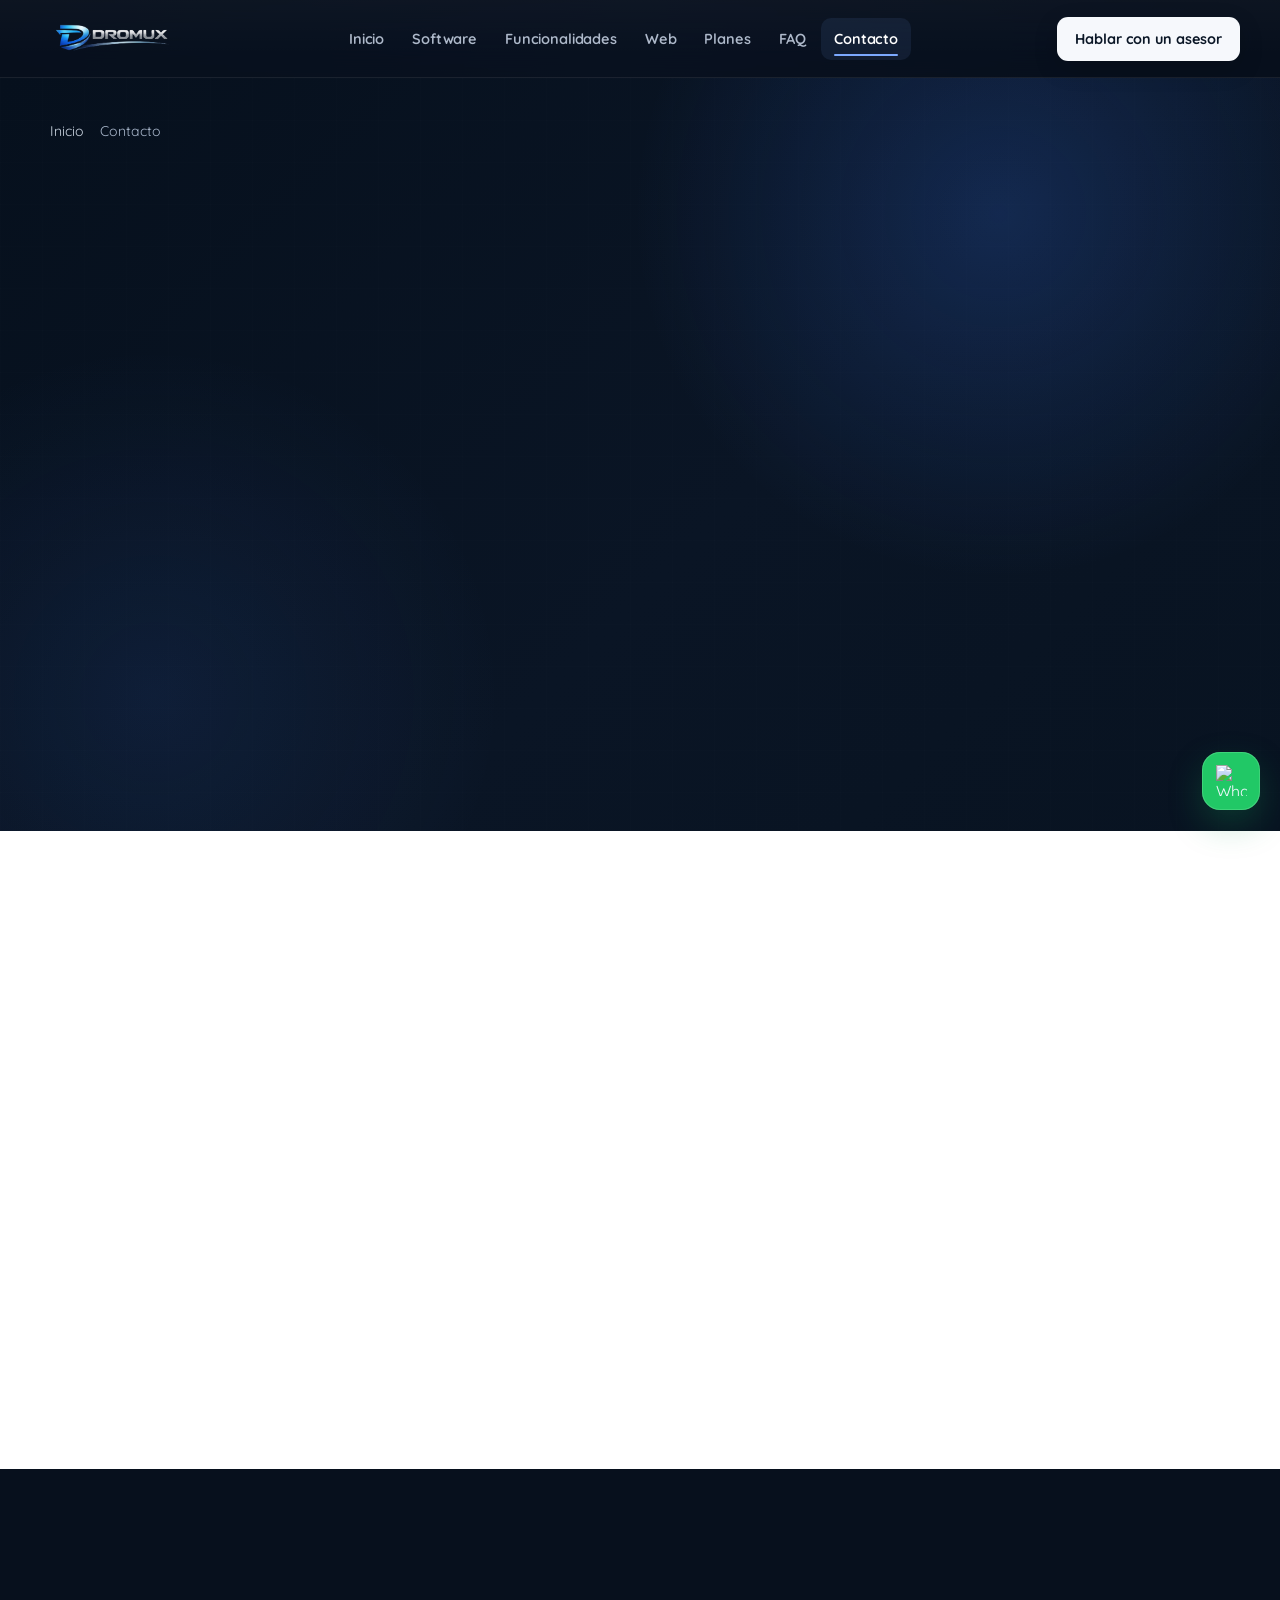
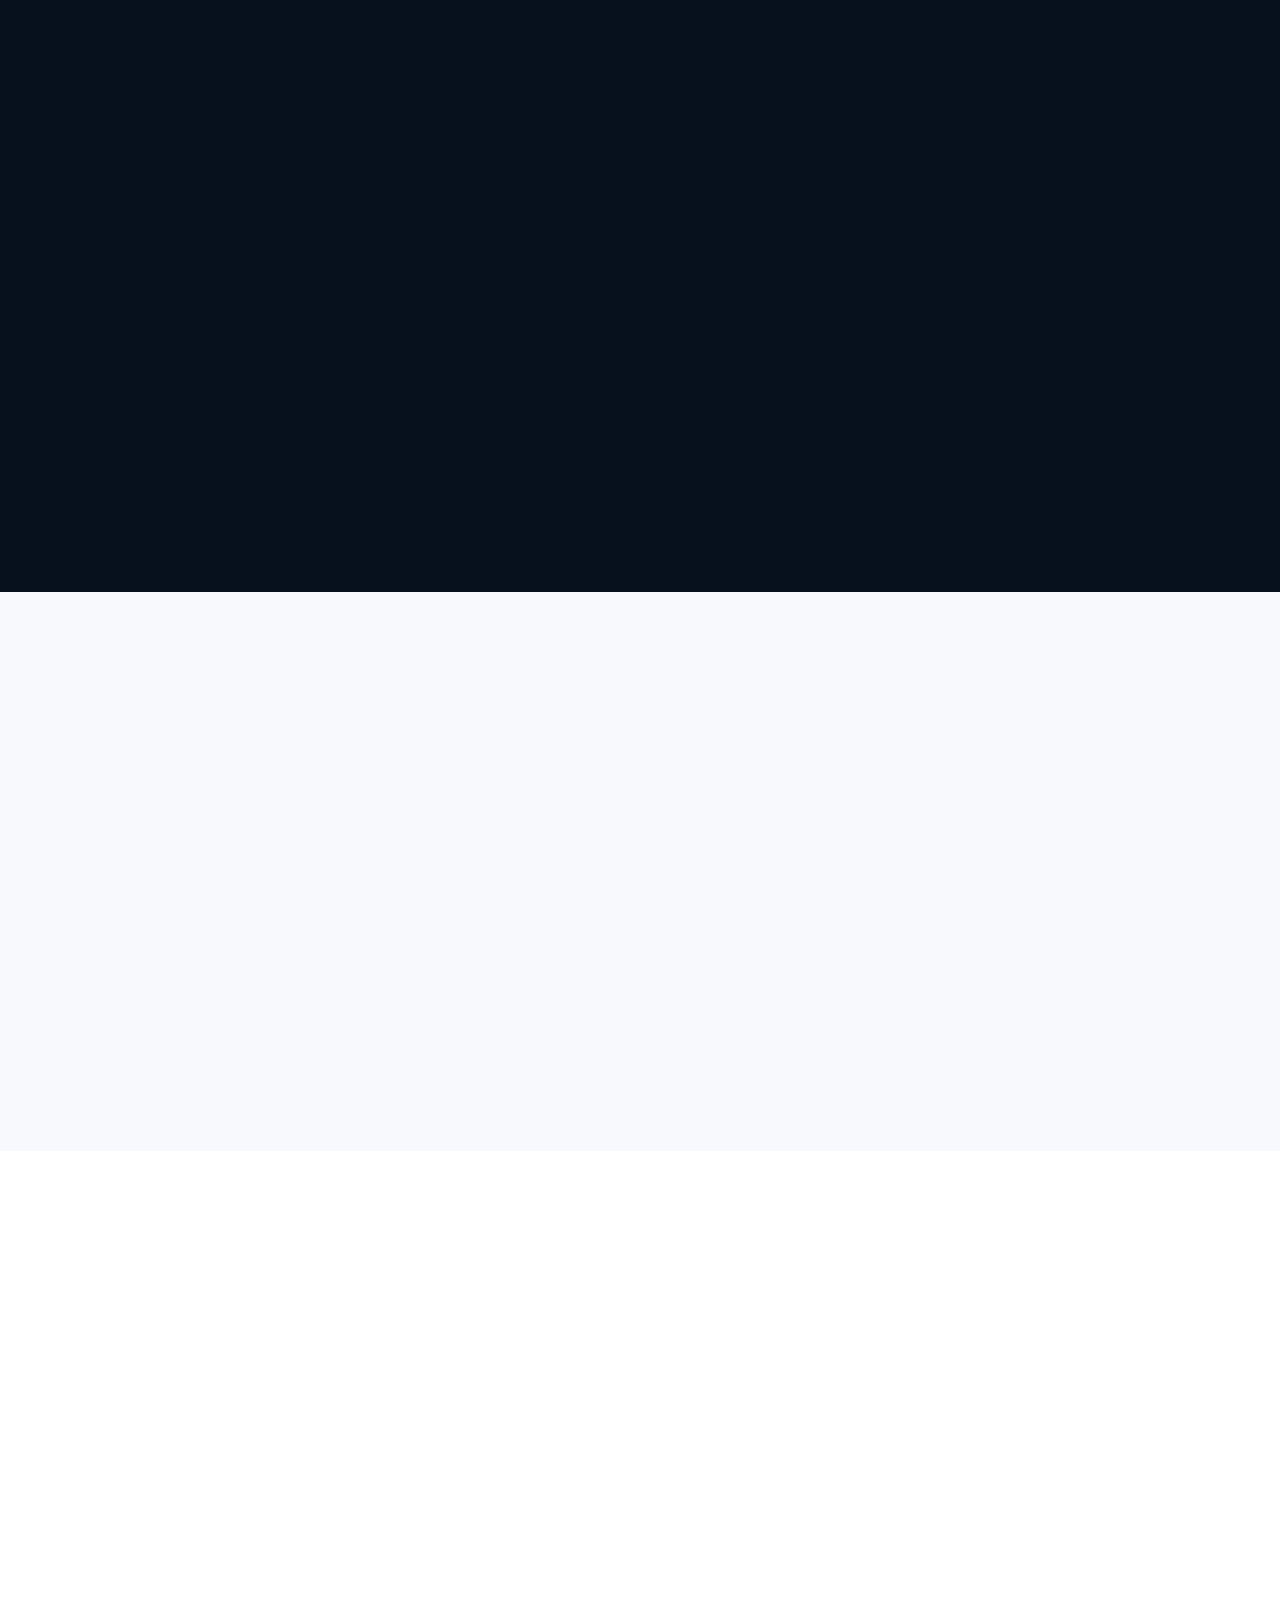
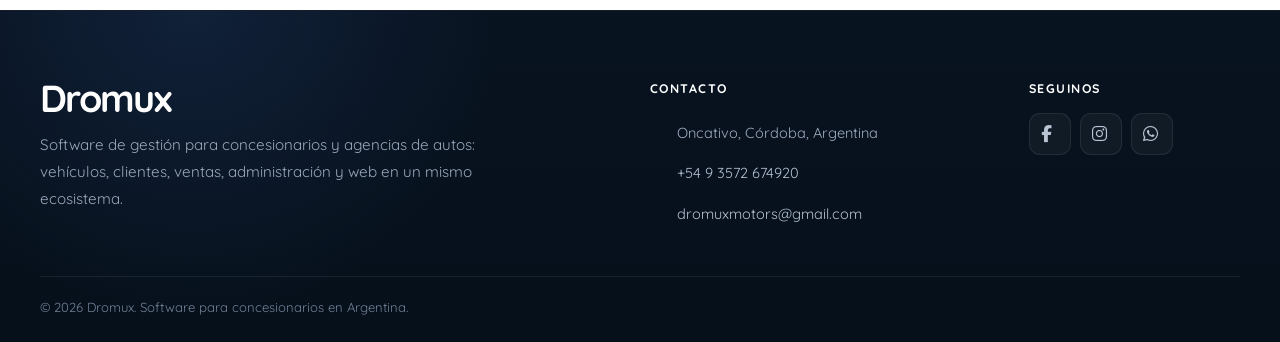
==== commit 0b5a575d: "Dromuxweb 1.3" ====
--- a/contacto/index.html
+++ b/contacto/index.html
@@ -1,28 +1,27 @@
 <!DOCTYPE html>
 <html lang="es">
 <head>
-  <meta charset="UTF-8">
-  <meta name="viewport" content="width=device-width, initial-scale=1.0">
-
-  <title>Contacto | Software para Concesionarios Dromux Argentina</title>
-
-  <meta
-    name="description"
-    content="Contactá con Dromux, el software para concesionarios en Argentina. Agendá una demo, solicitá presupuesto o recibí asesoramiento personalizado para tu agencia automotriz."
-  >
-
-  <link rel="canonical" href="https://dromux.com/contacto/">
-  <meta name="robots" content="index, follow">
-
-  <link rel="icon" type="image/png" href="/assets/img/dromux.png">
-
-  <link rel="preconnect" href="https://fonts.googleapis.com">
-  <link rel="preconnect" href="https://fonts.gstatic.com" crossorigin>
-  <link
-    href="https://fonts.googleapis.com/css2?family=Quicksand:wght@400;500;600;700&display=swap"
-    rel="stylesheet"
-  >
-  <link rel="stylesheet" href="https://cdnjs.cloudflare.com/ajax/libs/font-awesome/6.5.0/css/all.min.css">
+  <meta charset="UTF-8" />
+  <meta name="viewport" content="width=device-width, initial-scale=1.0" />
+
+  <title>Contacto Dromux | Software para Concesionarios</title>
+  <meta name="description" content="Contactá a Dromux para conocer nuestro software para concesionarios. Coordiná una demo, consultá planes y descubrí qué módulos se adaptan a tu agencia de autos." />
+  <link rel="canonical" href="https://dromux.com/contacto/" />
+  <meta name="robots" content="index, follow" />
+
+  <meta property="og:title" content="Contacto Dromux | Software para Concesionarios" />
+  <meta property="og:description" content="Hablá con Dromux y coordiná una demo para conocer el sistema de gestión para concesionarios." />
+  <meta property="og:type" content="website" />
+  <meta property="og:url" content="https://dromux.com/contacto/" />
+  <meta property="og:image" content="https://dromux.com/og-contacto.png" />
+
+  <link rel="icon" type="image/png" href="/assets/img/dromux.png" />
+  <link rel="preconnect" href="https://fonts.googleapis.com" />
+  <link rel="preconnect" href="https://fonts.gstatic.com" crossorigin />
+  <link href="https://fonts.googleapis.com/css2?family=Quicksand:wght@400;500;600;700&display=swap" rel="stylesheet" />
+  <link rel="stylesheet" href="https://cdnjs.cloudflare.com/ajax/libs/font-awesome/6.5.0/css/all.min.css" />
+  <link rel="stylesheet" href="/assets/css/styles.css" />
+  <link rel="stylesheet" href="/assets/css/contacto.css" />
 
   <script async src="https://www.googletagmanager.com/gtag/js?id=G-1T2SFS3BCJ"></script>
   <script>
@@ -32,31 +31,56 @@
     gtag('config', 'G-1T2SFS3BCJ');
   </script>
 
-  <meta property="og:title" content="Software para Concesionarios en Argentina | Dromux">
-  <meta property="og:description" content="Sistema de gestión automotor para concesionarias. Controlá stock, leads y rentabilidad en tiempo real.">
-  <meta property="og:type" content="website">
-  <meta property="og:url" content="https://www.dromux.com/contacto">
-  <meta property="og:image" content="https://www.dromux.com/og-contacto.png">
-
-  <script src="https://unpkg.com/lucide@latest"></script>
   <script type="application/ld+json">
   {
     "@context": "https://schema.org",
-    "@type": "ContactPage",
-    "name": "Contacto Dromux",
-    "description": "Página de contacto del software para concesionarios Dromux en Argentina.",
-    "url": "https://www.dromux.com/contacto",
-    "contactPoint": {
-      "@type": "ContactPoint",
-      "telephone": "+54-9-3572-674920",
-      "contactType": "sales",
-      "areaServed": "AR",
-      "availableLanguage": "Spanish"
-    }
+    "@graph": [
+      {
+        "@type": "Organization",
+        "@id": "https://dromux.com/#organization",
+        "name": "Dromux",
+        "url": "https://dromux.com/",
+        "logo": "https://dromux.com/assets/img/dromux.png",
+        "email": "dromuxmotors@gmail.com",
+        "telephone": "+54-9-3572-674920",
+        "address": {
+          "@type": "PostalAddress",
+          "addressLocality": "Oncativo",
+          "addressRegion": "Córdoba",
+          "addressCountry": "AR"
+        },
+        "contactPoint": {
+          "@type": "ContactPoint",
+          "contactType": "sales",
+          "telephone": "+54-9-3572-674920",
+          "availableLanguage": "es",
+          "areaServed": "AR"
+        },
+        "sameAs": [
+          "https://www.instagram.com/dromux.motors/",
+          "https://www.facebook.com/profile.php?id=61570872520576"
+        ]
+      },
+      {
+        "@type": "WebPage",
+        "@id": "https://dromux.com/contacto/#webpage",
+        "url": "https://dromux.com/contacto/",
+        "name": "Contacto Dromux",
+        "description": "Página de contacto de Dromux, software de gestión para concesionarios y agencias de autos."
+      },
+      {
+        "@type": "BreadcrumbList",
+        "@id": "https://dromux.com/contacto/#breadcrumb",
+        "itemListElement": [
+          {"@type":"ListItem","position":1,"name":"Inicio","item":"https://dromux.com/"},
+          {"@type":"ListItem","position":2,"name":"Contacto","item":"https://dromux.com/contacto/"}
+        ]
+      }
+    ]
   }
   </script>
 
-  <link rel="stylesheet" href="../assets/css/styles.css">
+  <script src="https://unpkg.com/lucide@latest"></script>
 </head>
 
 <body>
@@ -65,441 +89,306 @@
   <nav class="navbar" id="navbar">
     <div class="navbar-container">
       <div class="mobile-left">
-        <a href="/" class="logo-mobile">
-          <img src="../assets/img/dromux-blanco.png" alt="Dromux - Software para concesionarios">
-        </a>
-
+        <a href="/" class="logo-mobile"><img src="/assets/img/dromux-blanco.png" alt="Dromux"></a>
         <button class="hamburger" id="hamburger" aria-label="Abrir menú">
-          <span class="line"></span>
-          <span class="line"></span>
-          <span class="line"></span>
+          <span class="line"></span><span class="line"></span><span class="line"></span>
         </button>
       </div>
 
-      <a href="/" class="logo-desktop">
-        <img src="../assets/img/dromux-blanco.png" alt="Dromux - Software para concesionarios">
-      </a>
+      <a href="/" class="logo-desktop"><img src="/assets/img/dromux-blanco.png" alt="Dromux - Software para concesionarios"></a>
 
       <ul class="nav-menu">
-        <li><a href="/" class="nav-link"> Inicio</a></li>
-        <li><a href="/software-para-concesionarios/" class="nav-link"> Software</a></li>
-        <li><a href="/funcionalidades/" class="nav-link"> Funcionalidades</a></li>
-        <li><a href="/web-para-concesionarios/" class="nav-link"> Web</a></li>
+        <li><a href="/" class="nav-link">Inicio</a></li>
+        <li><a href="/software-para-concesionarios/" class="nav-link">Software</a></li>
+        <li><a href="/funcionalidades/" class="nav-link">Funcionalidades</a></li>
+        <li><a href="/web-para-concesionarios/" class="nav-link">Web</a></li>
         <li><a href="/planes/" class="nav-link">Planes</a></li>
-        <li><a href="/preguntas-frecuentes/" class="nav-link"> FAQ</a></li>
-        <li><a href="/contacto/" class="nav-link active-link"> Contacto</a></li>
+        <li><a href="/preguntas-frecuentes/" class="nav-link">FAQ</a></li>
+        <li><a href="/contacto/" class="nav-link active-link">Contacto</a></li>
       </ul>
 
-      <a
-        href="https://wa.me/5493572674920?text=Hola%20quiero%20informacion%20sobre%20Dromux"
-        target="_blank"
-        rel="noopener noreferrer"
-        class="nav-cta"
-      >
-        Hablar con un asesor
-      </a>
+      <a href="https://wa.me/5493572674920?text=Hola%20quiero%20una%20reunion" target="_blank" rel="noopener noreferrer" class="nav-cta">Hablar con un asesor</a>
     </div>
   </nav>
 
   <div class="mobile-overlay" id="mobileOverlay"></div>
-
   <div class="mobile-menu" id="mobileMenu">
     <div class="mobile-header">
-      <a href="/">
-        <img src="/assets/img/dromux-blanco.png" alt="Dromux - Software para concesionarios" class="mobile-logo-img">
-      </a>
-
-      <button class="close-btn" id="closeMenu" aria-label="Cerrar menú">
-        <i data-lucide="x"></i>
-      </button>
+      <a href="/"><img src="/assets/img/dromux-blanco.png" alt="Dromux" class="mobile-logo-img"></a>
+      <button class="close-btn" id="closeMenu" aria-label="Cerrar menú"><i data-lucide="x"></i></button>
     </div>
-
     <div class="mobile-links">
-      <a href="/" class="mobile-link"> Inicio</a>
-      <a href="/software-para-concesionarios/" class="mobile-link"> Software</a>
-      <a href="/funcionalidades/" class="mobile-link"> Funcionalidades</a>
-      <a href="/web-para-concesionarios/" class="mobile-link"> Web</a>
-      <a href="/planes/" class="mobile-link"> Planes</a>
-      <a href="/preguntas-frecuentes/" class="mobile-link"> FAQ</a>
-      <a href="/contacto/" class="mobile-link active-link"> Contacto</a>
+      <a href="/" class="mobile-link">Inicio</a>
+      <a href="/software-para-concesionarios/" class="mobile-link">Software</a>
+      <a href="/funcionalidades/" class="mobile-link">Funcionalidades</a>
+      <a href="/web-para-concesionarios/" class="mobile-link">Web</a>
+      <a href="/planes/" class="mobile-link">Planes</a>
+      <a href="/preguntas-frecuentes/" class="mobile-link">FAQ</a>
+      <a href="/contacto/" class="mobile-link active-link">Contacto</a>
     </div>
-
-    <a
-      href="https://wa.me/5493572674920?text=Hola%20quiero%20informacion%20sobre%20Dromux"
-      target="_blank"
-      rel="noopener noreferrer"
-      class="mobile-menu-cta"
-    >
-      Hablar con un asesor
-    </a>
+    <a href="https://wa.me/5493572674920?text=Hola%20quiero%20una%20reunion" target="_blank" rel="noopener noreferrer" class="mobile-menu-cta">Hablar con un asesor</a>
   </div>
 
-  <main class="contact-wrapper">
-    <section class="contact-hero reveal">
-      <div class="contact-hero-grid"></div>
-      <div class="contact-glow contact-glow-left"></div>
-      <div class="contact-glow contact-glow-right"></div>
-
-      <div class="contact-container contact-hero-shell">
-        <div class="contact-hero-copy">
-          <span class="contact-badge">Contacto directo</span>
-
-          <h1>Hablemos sobre tu concesionaria</h1>
-
-          <p>
-            Agendá una demo personalizada y descubrí cómo aumentar tus ventas,
-            ordenar tu stock y profesionalizar tu concesionaria en pocos días.
-          </p>
-
-          <div class="contact-hero-proof">
-            <div class="contact-proof-card">
-              <strong>Asesoramiento real</strong>
-              <span>pensado para concesionarios en Argentina</span>
-            </div>
-
-            <div class="contact-proof-card">
-              <strong>Respuesta rápida</strong>
-              <span>WhatsApp directo y contacto personalizado</span>
-            </div>
-
-            <div class="contact-proof-card">
-              <strong>Implementación clara</strong>
-              <span>te mostramos el sistema según tu operación</span>
-            </div>
-          </div>
-        </div>
-
-        <div class="contact-hero-visual">
-          <div class="contact-dashboard-card contact-dashboard-main floating-card">
-            <div class="contact-topline"></div>
-
-            <div class="contact-dashboard-head">
-              <div>
-                <span class="mini-label">Demo personalizada</span>
-                <h3>Tu concesionaria, tu contexto, tu proceso</h3>
+  <main class="ct-page">
+    <section class="ct-hero">
+      <div class="ct-container">
+        <div class="ct-breadcrumb">
+          <a href="/">Inicio</a><i data-lucide="chevron-right"></i><span>Contacto</span>
+        </div>
+
+        <div class="ct-grid">
+          <div class="ct-copy reveal">
+            <span class="ct-eyebrow"><i data-lucide="message-circle-more"></i> Hablemos de tu concesionaria</span>
+            <h1>Conocé Dromux y descubrí <span>cómo encaja en tu operación.</span></h1>
+            <p>No hace falta que tengas todo definido. Contanos cuántos vehículos manejás, cuántas personas trabajan en la gestión y qué querés ordenar. A partir de eso podemos mostrarte la configuración más adecuada.</p>
+
+            <div class="ct-main-actions">
+              <a class="ct-btn ct-btn-primary" href="https://wa.me/5493572674920?text=Hola%20quiero%20conocer%20Dromux%20para%20mi%20concesionaria" target="_blank" rel="noopener noreferrer">
+                <i class="fa-brands fa-whatsapp"></i> Hablar por WhatsApp
+              </a>
+              <a class="ct-btn ct-btn-secondary" href="mailto:dromuxmotors@gmail.com">
+                <i data-lucide="mail"></i> Enviar un email
+              </a>
+            </div>
+
+            <div class="ct-points">
+              <span><i data-lucide="check"></i> Consulta sin compromiso</span>
+              <span><i data-lucide="check"></i> Demo personalizada</span>
+              <span><i data-lucide="check"></i> Planes mensuales</span>
+            </div>
+          </div>
+
+          <aside class="ct-card reveal">
+            <div class="ct-card-head">
+              <span>Para orientarte mejor</span>
+              <h2>Contanos estas 3 cosas.</h2>
+            </div>
+
+            <div class="ct-step">
+              <span>01</span>
+              <div><strong>Cuántos vehículos gestionás</strong><p>Nos ayuda a recomendarte la capacidad adecuada.</p></div>
+            </div>
+            <div class="ct-step">
+              <span>02</span>
+              <div><strong>Cuántas personas usarían Dromux</strong><p>Vendedores, administración, marketing, gestoría, etc.</p></div>
+            </div>
+            <div class="ct-step">
+              <span>03</span>
+              <div><strong>Qué querés mejorar</strong><p>Stock, leads, ventas, rentabilidad, tesorería, web u otros procesos.</p></div>
+            </div>
+
+            <a href="https://wa.me/5493572674920?text=Hola%2C%20gestiono%20aproximadamente%20___%20veh%C3%ADculos%2C%20somos%20___%20personas%20y%20quiero%20mejorar%20___" target="_blank" rel="noopener noreferrer" class="ct-card-cta">
+              Enviar estos datos <i data-lucide="arrow-right"></i>
+            </a>
+          </aside>
+        </div>
+      </div>
+    </section>
+
+    <section class="ct-channels">
+      <div class="ct-container">
+        <div class="ct-section-head reveal">
+          <div>
+            <span class="ct-kicker">Elegí el canal que te resulte cómodo</span>
+            <h2>Estamos para ayudarte a evaluar Dromux.</h2>
+          </div>
+          <p>Podés escribir directamente o coordinar una demostración para ver el sistema aplicado a situaciones reales de una concesionaria.</p>
+        </div>
+
+        <div class="ct-channel-grid">
+          <a class="ct-channel-card reveal" href="https://wa.me/5493572674920?text=Hola%20quiero%20conocer%20Dromux" target="_blank" rel="noopener noreferrer">
+            <div class="ct-icon whatsapp"><i class="fa-brands fa-whatsapp"></i></div>
+            <span>WhatsApp</span>
+            <h3>La forma más rápida de hablar.</h3>
+            <p>Ideal para consultas, conocer planes y coordinar una reunión.</p>
+            <strong>+54 9 3572 674920 <i data-lucide="arrow-up-right"></i></strong>
+          </a>
+
+          <a class="ct-channel-card reveal" href="mailto:dromuxmotors@gmail.com">
+            <div class="ct-icon"><i data-lucide="mail"></i></div>
+            <span>Email</span>
+            <h3>Si preferís escribir con más detalle.</h3>
+            <p>Podés contarnos cómo trabajan actualmente y qué herramientas buscan incorporar.</p>
+            <strong>dromuxmotors@gmail.com <i data-lucide="arrow-up-right"></i></strong>
+          </a>
+
+          <div class="ct-channel-card reveal">
+            <div class="ct-icon"><i data-lucide="map-pin"></i></div>
+            <span>Ubicación</span>
+            <h3>Dromux nace en Córdoba.</h3>
+            <p>Trabajamos de manera online con concesionarios y agencias de distintas ciudades del pais y fuera del pais.</p>
+            <strong>Oncativo, Córdoba, Argentina</strong>
+          </div>
+        </div>
+      </div>
+    </section>
+
+    <section class="ct-demo">
+      <div class="ct-container">
+        <div class="ct-demo-grid">
+          <div class="ct-demo-copy reveal">
+            <span class="ct-kicker light">Demo personalizada</span>
+            <h2>No te mostramos una presentación. Te mostramos el sistema.</h2>
+            <p>La mejor forma de entender Dromux es verlo funcionando: vehículos, leads, ventas, rentabilidad, tesorería, gestoría y web conectada según las herramientas que te interesen.</p>
+
+            <div class="ct-demo-list">
+              <div><i data-lucide="circle-check"></i><span><strong>Vemos tu caso</strong><small>No una demo genérica.</small></span></div>
+              <div><i data-lucide="circle-check"></i><span><strong>Respondemos dudas en vivo</strong><small>Sobre el flujo real de trabajo.</small></span></div>
+              <div><i data-lucide="circle-check"></i><span><strong>Definimos una configuración</strong><small>Según usuarios, stock y módulos.</small></span></div>
+            </div>
+
+            <a class="ct-btn ct-btn-primary" href="https://wa.me/5493572674920?text=Hola%20quiero%20coordinar%20una%20demo%20de%20Dromux" target="_blank" rel="noopener noreferrer">
+              <i data-lucide="calendar-check"></i> Coordinar una demo
+            </a>
+          </div>
+
+          <div class="ct-demo-panel reveal">
+            <div class="ct-demo-top">
+              <span class="ct-live"><i></i> Demo Dromux</span>
+              <span>Reunión online</span>
+            </div>
+            <div class="ct-demo-screen">
+              <div class="ct-demo-logo">D</div>
+              <div class="ct-demo-bars">
+                <span></span><span></span><span></span><span></span>
               </div>
-              <span class="status-pill">Disponible</span>
-            </div>
-
-            <div class="contact-metrics-grid">
-              <div class="contact-metric-card">
-                <span>Canal principal</span>
-                <strong>WhatsApp directo</strong>
+              <div class="ct-demo-metrics">
+                <div><small>Vehículos</small><strong>Stock</strong></div>
+                <div><small>Leads</small><strong>CRM</strong></div>
+                <div><small>Ventas</small><strong>Gestión</strong></div>
               </div>
-
-              <div class="contact-metric-card">
-                <span>Enfoque</span>
-                <strong>Ventas + orden + rentabilidad</strong>
-              </div>
-
-              <div class="contact-metric-card wide">
-                <span>Objetivo</span>
-                <strong>Mostrarte cómo se adapta Dromux a tu concesionaria</strong>
-              </div>
-            </div>
-          </div>
-
-          <div class="contact-dashboard-card contact-dashboard-mini contact-mini-a floating-card">
-            <i data-lucide="phone-call"></i>
-            <div>
-              <span class="mini-label">Contacto</span>
-              <strong>+54 9 3572 674920</strong>
-            </div>
-          </div>
-
-          <div class="contact-dashboard-card contact-dashboard-mini contact-mini-b floating-card">
-            <i data-lucide="message-circle"></i>
-            <div>
-              <span class="mini-label">Canal rápido</span>
-              <strong>WhatsApp y reuniones virtuales</strong>
-            </div>
-          </div>
-        </div>
-      </div>
-    </section>
-
-    <section class="contact-section reveal">
-      <div class="contact-container contact-grid">
-        <div class="contact-card premium-surface">
-          <div class="contact-card-head">
-            <span class="contact-kicker">Formulario rápido</span>
-            <h2>Solicitar información</h2>
-            <p>Contanos brevemente tu situación y te respondemos con una propuesta acorde.</p>
-          </div>
-
-          <form id="contactForm" class="contact-form">
-            <div class="form-group">
-              <input type="text" name="nombre" id="nombre" required placeholder=" ">
-              <label for="nombre">Nombre y apellido</label>
-            </div>
-
-            <div class="form-group">
-              <input type="text" name="concesionario" id="concesionario" required placeholder=" ">
-              <label for="concesionario">Nombre del concesionario</label>
-            </div>
-
-            <div class="form-group">
-              <textarea name="mensaje" id="mensaje" rows="5" required placeholder=" "></textarea>
-              <label for="mensaje">Contanos brevemente tu situación...</label>
-            </div>
-
-            <button type="submit" class="contact-submit-btn">
-              Enviar consulta
-            </button>
-          </form>
-        </div>
-
-        <div class="contact-side">
-          <div class="contact-card premium-surface">
-            <div class="contact-card-head">
-              <span class="contact-kicker">Canales de contacto</span>
-              <h2>Hablemos por el canal que prefieras</h2>
-            </div>
-
-            <div class="contact-info-list">
-              <a
-                class="contact-info-item contact-info-link"
-                href="https://wa.me/5493572674920?text=Hola%20quiero%20informacion%20sobre%20el%20software%20para%20concesionarios"
-                target="_blank"
-                rel="noopener noreferrer"
-              >
-                <div class="contact-info-icon">
-                  <i data-lucide="message-circle"></i>
-                </div>
-                <div>
-                  <strong>WhatsApp directo</strong>
-                  <span>Canal más rápido para consultas</span>
-                </div>
-              </a>
-
-              <div class="contact-info-item">
-                <div class="contact-info-icon">
-                  <i data-lucide="phone"></i>
-                </div>
-                <div>
-                  <strong>Teléfono</strong>
-                  <span>+54 9 3572 674920</span>
-                </div>
-              </div>
-
-              <div class="contact-info-item">
-                <div class="contact-info-icon">
-                  <i data-lucide="mail"></i>
-                </div>
-                <div>
-                  <strong>Email</strong>
-                  <span>dromuxmotors@gmail.com</span>
-                </div>
-              </div>
-
-              <div class="contact-info-item">
-                <div class="contact-info-icon">
-                  <i data-lucide="map-pin"></i>
-                </div>
-                <div>
-                  <strong>Ubicación</strong>
-                  <span>Argentina</span>
-                </div>
-              </div>
-            </div>
-
-            <div class="contact-note">
-              Soporte especializado para concesionarios en todo el país.
-            </div>
-          </div>
-
-          <div class="contact-card premium-surface premium-surface-strong">
-            <div class="contact-mini-cta">
-              <span class="contact-kicker contact-kicker-light">Demo personalizada</span>
-              <h3>¿Querés verlo funcionando?</h3>
-              <p>Agendamos una reunión y te mostramos cómo Dromux puede ordenar tu operación.</p>
-
-              <a
-                href="https://wa.me/5493572674920?text=Hola%20quiero%20agendar%20una%20reunion"
-                target="_blank"
-                rel="noopener noreferrer"
-                class="contact-btn"
-              >
-                Agendar una reunion
-              </a>
-            </div>
-          </div>
-        </div>
-      </div>
-    </section>
-
-    <section class="contact-cta reveal">
-      <div class="contact-container contact-cta-box premium-surface premium-surface-strong">
-        <span class="contact-kicker contact-kicker-light">Siguiente paso</span>
-        <h2>¿Listo para modernizar tu concesionario?</h2>
-        <p>
-          Agendá una reunión y evaluamos juntos cómo implementar Dromux en tu operación.
-        </p>
-
-        <a
-          href="https://wa.me/5493572674920?text=Hola%20quiero%20agendar%20una%20reunion"
-          target="_blank"
-          rel="noopener noreferrer"
-          class="contact-btn"
-        >
-          Agendar una reunion ahora
-        </a>
+            </div>
+            <div class="ct-demo-bottom">
+              <span><i data-lucide="monitor"></i> Pantalla compartida</span>
+              <span><i data-lucide="messages-square"></i> Preguntas en vivo</span>
+            </div>
+          </div>
+        </div>
+      </div>
+    </section>
+
+    <section class="ct-fit">
+      <div class="ct-container">
+        <div class="ct-section-head reveal">
+          <div>
+            <span class="ct-kicker">Antes de escribirnos</span>
+            <h2>¿Para quién tiene sentido Dromux?</h2>
+          </div>
+        </div>
+
+        <div class="ct-fit-grid">
+          <article class="ct-fit-card reveal">
+            <i data-lucide="badge-check"></i>
+            <h3>Concesionarias que quieren ordenar su operación.</h3>
+            <p>Si stock, ventas, clientes o gastos están repartidos entre Excel, WhatsApp y diferentes herramientas, Dromux puede ayudarte a centralizarlos.</p>
+          </article>
+          <article class="ct-fit-card reveal">
+            <i data-lucide="users"></i>
+            <h3>Equipos que necesitan trabajar con roles.</h3>
+            <p>Cuando vendedores, administración, marketing o gestoría necesitan acceder a información distinta dentro de la misma empresa.</p>
+          </article>
+          <article class="ct-fit-card reveal">
+            <i data-lucide="trending-up"></i>
+            <h3>Agencias que quieren profesionalizarse y crecer.</h3>
+            <p>La configuración modular permite empezar con lo necesario e incorporar nuevas herramientas a medida que cambia la operación.</p>
+          </article>
+        </div>
+      </div>
+    </section>
+
+    <section class="ct-related">
+      <div class="ct-container">
+        <div class="ct-related-box reveal">
+          <div>
+            <span class="ct-kicker light">Antes de decidir</span>
+            <h2>Podés conocer Dromux a tu ritmo.</h2>
+            <p>Si todavía no querés contactarnos, recorré las secciones principales y conocé mejor la plataforma.</p>
+          </div>
+          <div class="ct-related-links">
+            <a href="/software-para-concesionarios/">Software <i data-lucide="arrow-right"></i></a>
+            <a href="/funcionalidades/">Funcionalidades <i data-lucide="arrow-right"></i></a>
+            <a href="/planes/">Planes <i data-lucide="arrow-right"></i></a>
+            <a href="/preguntas-frecuentes/">Preguntas frecuentes <i data-lucide="arrow-right"></i></a>
+          </div>
+        </div>
       </div>
     </section>
   </main>
 
-  <footer class="footer" id="contacto">
+  <footer class="footer" id="footer">
     <div class="footer-container">
       <div class="footer-brand">
         <h3 class="footer-logo">Dromux</h3>
-        <p class="footer-description">
-          Dromux es un software para concesionarios en Argentina que te permite gestionar stock, ventas, clientes y rentabilidad desde un solo sistema.
-        </p>
-      </div>
-
+        <p class="footer-description">Software de gestión para concesionarios y agencias de autos: vehículos, clientes, ventas, administración y web en un mismo ecosistema.</p>
+      </div>
       <div class="footer-contact">
         <h4 class="footer-subtitle">Contacto</h4>
         <ul class="footer-contact-list">
-          <li>
-            <i data-lucide="map-pin" class="footer-icon"></i>
-            <span>Oncativo, Córdoba, Argentina</span>
-          </li>
-          <li>
-            <i data-lucide="message-circle" class="footer-icon"></i>
-            <a href="https://wa.me/5493572674920" target="_blank" rel="noopener noreferrer">
-              +54 9 3572 674920
-            </a>
-          </li>
-          <li>
-            <i data-lucide="mail" class="footer-icon"></i>
-            <a href="mailto:dromuxmotors@gmail.com">
-              dromuxmotors@gmail.com
-            </a>
-          </li>
+          <li><i data-lucide="map-pin" class="footer-icon"></i><span>Oncativo, Córdoba, Argentina</span></li>
+          <li><i data-lucide="message-circle" class="footer-icon"></i><a href="https://wa.me/5493572674920" target="_blank" rel="noopener noreferrer">+54 9 3572 674920</a></li>
+          <li><i data-lucide="mail" class="footer-icon"></i><a href="mailto:dromuxmotors@gmail.com">dromuxmotors@gmail.com</a></li>
         </ul>
       </div>
-
       <div class="footer-social">
         <h4 class="footer-subtitle">Seguinos</h4>
         <div class="footer-social-icons">
-          <a href="https://www.facebook.com/profile.php?id=61570872520576" target="_blank" rel="noopener noreferrer"><i class="fa-brands fa-facebook-f social-icon"></i></a>
-          <a href="https://www.instagram.com/dromux.motors/" target="_blank" rel="noopener noreferrer"><i class="fa-brands fa-instagram social-icon"></i></a>
-          <a href="https://wa.me/5493572674920" target="_blank" rel="noopener noreferrer"><i class="fa-brands fa-whatsapp social-icon"></i></a>
+          <a href="https://www.facebook.com/profile.php?id=61570872520576" target="_blank" rel="noopener noreferrer" aria-label="Facebook"><i class="fa-brands fa-facebook-f social-icon"></i></a>
+          <a href="https://www.instagram.com/dromux.motors/" target="_blank" rel="noopener noreferrer" aria-label="Instagram"><i class="fa-brands fa-instagram social-icon"></i></a>
+          <a href="https://wa.me/5493572674920" target="_blank" rel="noopener noreferrer" aria-label="WhatsApp"><i class="fa-brands fa-whatsapp social-icon"></i></a>
         </div>
       </div>
     </div>
-
-    <div class="footer-bottom">
-      <p class="footer-copyright">
-        &copy; 2026 Dromux. Software para concesionarios en Argentina.
-      </p>
-    </div>
+    <div class="footer-bottom"><p class="footer-copyright">&copy; 2026 Dromux. Software para concesionarios en Argentina.</p></div>
   </footer>
 
   <div class="whatsapp-fab" aria-label="Contacto por WhatsApp">
-    <a
-      href="https://wa.me/5493572674920?text=%C2%A1Hola!%20%F0%9F%91%8B%20Me%20gustar%C3%ADa%20hacer%20una%20consulta%20sobre%20los%20planes%20y%20precios."
-      class="whatsapp-fab__button"
-      target="_blank"
-      rel="noopener noreferrer"
-      aria-label="Abrir chat de WhatsApp"
-    >
-      <img
-        src="https://upload.wikimedia.org/wikipedia/commons/5/5e/WhatsApp_icon.png"
-        alt="WhatsApp"
-        class="whatsapp-fab__icon"
-        loading="lazy"
-      />
+    <a href="https://wa.me/5493572674920?text=%C2%A1Hola!%20Me%20gustar%C3%ADa%20conocer%20Dromux." class="whatsapp-fab__button" target="_blank" rel="noopener noreferrer" aria-label="Abrir chat de WhatsApp">
+      <img src="https://upload.wikimedia.org/wikipedia/commons/5/5e/WhatsApp_icon.png" alt="WhatsApp" class="whatsapp-fab__icon" loading="lazy">
       <span class="whatsapp-fab__pulse"></span>
     </a>
-
-    <div class="whatsapp-fab__tooltip" id="waTooltip">
-      ¿Necesitás ayuda? <strong>¡Escribime por WhatsApp!</strong>
-    </div>
+    <div class="whatsapp-fab__tooltip" id="waTooltip">¿Querés conocer Dromux? <strong>Escribinos.</strong></div>
   </div>
-
-  <script>
-    window.addEventListener("load", function () {
-      const tooltip = document.getElementById("waTooltip");
-
-      setTimeout(() => {
-        tooltip.classList.add("is-visible");
-      }, 1000);
-
-      setTimeout(() => {
-        tooltip.classList.remove("is-visible");
-      }, 5500);
-    });
-  </script>
 
   <script>
     lucide.createIcons();
-  </script>
-
-  <script>
-    const navbar = document.getElementById("navbar");
-    const hamburger = document.getElementById("hamburger");
-    const mobileMenu = document.getElementById("mobileMenu");
-    const mobileOverlay = document.getElementById("mobileOverlay");
-    const closeMenu = document.getElementById("closeMenu");
-
-    window.addEventListener("scroll", () => {
-      if (window.scrollY > 20) {
-        navbar.classList.add("scrolled");
-      } else {
-        navbar.classList.remove("scrolled");
-      }
+
+    const navbar = document.getElementById('navbar');
+    const hamburger = document.getElementById('hamburger');
+    const mobileMenu = document.getElementById('mobileMenu');
+    const mobileOverlay = document.getElementById('mobileOverlay');
+    const closeMenu = document.getElementById('closeMenu');
+
+    window.addEventListener('scroll', () => navbar?.classList.toggle('scrolled', window.scrollY > 20));
+
+    function openMobileMenu() {
+      mobileMenu?.classList.add('active');
+      mobileOverlay?.classList.add('active');
+      document.body.style.overflow = 'hidden';
+    }
+
+    function closeMobileMenu() {
+      mobileMenu?.classList.remove('active');
+      mobileOverlay?.classList.remove('active');
+      document.body.style.overflow = '';
+    }
+
+    hamburger?.addEventListener('click', openMobileMenu);
+    closeMenu?.addEventListener('click', closeMobileMenu);
+    mobileOverlay?.addEventListener('click', closeMobileMenu);
+
+    const observer = new IntersectionObserver((entries) => {
+      entries.forEach(entry => {
+        if (entry.isIntersecting) entry.target.classList.add('visible');
+      });
+    }, { threshold: .10 });
+
+    document.querySelectorAll('.reveal').forEach(el => observer.observe(el));
+
+    const tooltip = document.getElementById('waTooltip');
+    window.addEventListener('load', () => {
+      setTimeout(() => tooltip?.classList.add('is-visible'), 1000);
+      setTimeout(() => tooltip?.classList.remove('is-visible'), 5200);
     });
-
-    hamburger?.addEventListener("click", () => {
-      mobileMenu.classList.add("active");
-      mobileOverlay.classList.add("active");
-      document.body.style.overflow = "hidden";
-    });
-
-    function closeMobileMenu() {
-      mobileMenu.classList.remove("active");
-      mobileOverlay.classList.remove("active");
-      document.body.style.overflow = "";
-    }
-
-    mobileOverlay?.addEventListener("click", closeMobileMenu);
-    closeMenu?.addEventListener("click", closeMobileMenu);
-  </script>
-
-  <script>
-    const form = document.getElementById("contactForm");
-
-    form.addEventListener("submit", function(e) {
-      e.preventDefault();
-
-      const nombre = form.nombre.value.trim();
-      const concesionario = form.concesionario.value.trim();
-      const mensajeUsuario = form.mensaje.value.trim();
-
-      const mensaje = `Hola, quiero información sobre Dromux.
-
-Nombre: ${nombre}
-Concesionario: ${concesionario}
-
-Mensaje: ${mensajeUsuario}`;
-
-      const url = `https://wa.me/5493572674920?text=${encodeURIComponent(mensaje)}`;
-      window.open(url, "_blank");
-    });
-  </script>
-
-  <script>
-    const elements = document.querySelectorAll(".reveal");
-    const observer = new IntersectionObserver((entries) => {
-      entries.forEach((entry) => {
-        if (entry.isIntersecting) {
-          entry.target.classList.add("visible");
-        }
-      });
-    }, { threshold: 0.12 });
-
-    elements.forEach((el) => observer.observe(el));
   </script>
 </body>
 </html>
--- a/assets/css/styles.css
+++ b/assets/css/styles.css
@@ -314,7 +314,7 @@
 .hero h1 {
   margin: 18px 0 16px;
   max-width: 780px;
-  font-size: clamp(3rem, 7vw, 6.4rem);
+  font-size: clamp(3rem, 7vw, 3.8rem);
   line-height: .92;
   letter-spacing: -.055em;
   font-weight: 800;
@@ -324,7 +324,7 @@
   margin: 0;
   max-width: 720px;
   color: var(--muted);
-  font-size: clamp(1.02rem, 1.85vw, 1.22rem);
+  font-size: clamp(1.02rem, 1.85vw, 1.2rem);
   line-height: 1.9;
 }
 .hero-cta {
@@ -956,7 +956,7 @@
 @media (max-width: 768px) {
   section { padding: 74px 0; }
   .hero { min-height: calc(88vh - var(--nav-h)); }
-  .hero h1 { font-size: clamp(2.7rem, 11vw, 4.2rem); }
+  .hero h1 { font-size: clamp(2.7rem, 11vw, 2.8rem); }
   .hero p { font-size: 1rem; }
   .hero-cta { flex-direction: column; }
   .btn,
@@ -1220,7 +1220,7 @@
 .ds-hero-copy h1 {
   margin: 18px 0 16px;
   max-width: 780px;
-  font-size: clamp(3rem, 7vw, 5.8rem);
+  font-size: clamp(3rem, 7vw, 3.8rem);
   line-height: .93;
   letter-spacing: -.055em;
   font-weight: 800;
@@ -1230,7 +1230,7 @@
   margin: 0;
   max-width: 720px;
   color: var(--muted);
-  font-size: clamp(1.02rem, 1.85vw, 1.22rem);
+  font-size: clamp(1.02rem, 1.85vw, 1.2rem);
   line-height: 1.9;
 }
 .ds-buttons {
@@ -1728,7 +1728,7 @@
   .ds-section,
   .ds-cta { padding: 74px 0; }
   .ds-hero { min-height: calc(88vh - var(--nav-h)); }
-  .ds-hero-copy h1 { font-size: clamp(2.7rem, 11vw, 4.2rem); }
+  .ds-hero-copy h1 { font-size: clamp(2.7rem, 11vw, 4.8rem); }
   .ds-hero-copy p { font-size: 1rem; }
   .ds-buttons { flex-direction: column; }
   .ds-btn,
@@ -1989,7 +1989,7 @@
 .df-hero-copy h1 {
   margin: 18px 0 16px;
   max-width: 780px;
-  font-size: clamp(3rem, 7vw, 5.8rem);
+  font-size: clamp(3rem, 7vw, 3.8rem);
   line-height: .93;
   letter-spacing: -.055em;
   font-weight: 800;
@@ -1999,7 +1999,7 @@
   margin: 0;
   max-width: 720px;
   color: var(--muted);
-  font-size: clamp(1.02rem, 1.85vw, 1.22rem);
+  font-size: clamp(1.02rem, 1.85vw, 1.2rem);
   line-height: 1.9;
 }
 .df-hero-cta,
@@ -2557,7 +2557,7 @@
   .df-cta,
   .featureh-highlight { padding: 74px 0; }
   .df-hero { min-height: calc(88vh - var(--nav-h)); }
-  .df-hero-copy h1 { font-size: clamp(2.7rem, 11vw, 4.2rem); }
+  .df-hero-copy h1 { font-size: clamp(2.7rem, 11vw, 2.8rem); }
   .df-hero-copy p { font-size: 1rem; }
   .df-hero-cta,
   .df-buttons { flex-direction: column; }
@@ -2882,7 +2882,7 @@
 .dw-hero-copy h1 {
   margin: 18px 0 16px;
   max-width: 780px;
-  font-size: clamp(3rem, 7vw, 5.8rem);
+  font-size: clamp(3rem, 7vw, 3.8rem);
   line-height: 0.93;
   letter-spacing: -0.055em;
   font-weight: 800;
@@ -2893,7 +2893,7 @@
   margin: 0;
   max-width: 720px;
   color: var(--muted);
-  font-size: clamp(1.02rem, 1.85vw, 1.22rem);
+  font-size: clamp(1.02rem, 1.85vw, 1.2rem);
   line-height: 1.9;
 }
 
@@ -3629,7 +3629,7 @@
   }
 
   .dw-hero-copy h1 {
-    font-size: clamp(2.7rem, 11vw, 4.2rem);
+    font-size: clamp(2.7rem, 11vw, 2.8rem);
   }
 
   .dw-hero-copy p {
@@ -3914,7 +3914,7 @@
 .planes-hero-copy h1 {
   margin: 18px 0 16px;
   max-width: 760px;
-  font-size: clamp(3rem, 7vw, 5.7rem);
+  font-size: clamp(3rem, 7vw, 3.8rem);
   line-height: .93;
   letter-spacing: -.055em;
   font-weight: 800;
@@ -4119,7 +4119,7 @@
   background: linear-gradient(135deg, #edf4ff, #b8d2ff);
   color: var(--primary-dark);
 }
-.planes-card-header { margin-bottom: 20px; padding-right: 86px; }
+.planes-card-header { margin-bottom: 20px;  }
 .planes-name {
   margin: 0 0 8px;
   font-size: 1.65rem;
@@ -4469,7 +4469,7 @@
 @media (max-width: 768px) {
   .planes-section { padding: 74px 0; }
   .planes-hero { min-height: calc(88vh - var(--nav-h)); }
-  .planes-hero-copy h1 { font-size: clamp(2.7rem, 11vw, 4.2rem); }
+  .planes-hero-copy h1 { font-size: clamp(2.7rem, 11vw, 2.8rem); }
   .planes-hero-copy p { font-size: 1rem; }
   .planes-hero-actions { flex-direction: column; }
   .nav-cta, .mobile-menu-cta, .plans-btn, .planes-cta { width: 100%; }
@@ -4713,7 +4713,7 @@
 .pf-hero-copy h1 {
   margin: 18px 0 16px;
   max-width: 760px;
-  font-size: clamp(3rem, 7vw, 5.5rem);
+  font-size: clamp(3rem, 7vw, 3.8rem);
   line-height: .93;
   letter-spacing: -.055em;
   font-weight: 800;
@@ -5206,7 +5206,7 @@
 @media (max-width: 768px) {
   .pf-section, .pf-cta { padding: 74px 0; }
   .pf-hero { min-height: calc(88vh - var(--nav-h)); }
-  .pf-hero-copy h1 { font-size: clamp(2.7rem, 11vw, 4.2rem); }
+  .pf-hero-copy h1 { font-size: clamp(2.7rem, 11vw, 2.8rem); }
   .pf-hero-copy p { font-size: 1rem; }
   .nav-cta, .mobile-menu-cta, .pf-btn, .pf-side-btn { width: 100%; }
   .premium-surface, .premium-surface-strong, .pf-side-card, .pf-item { border-radius: 24px; }
@@ -5492,7 +5492,7 @@
 .contact-hero-copy h1 {
   margin: 18px 0 16px;
   max-width: 760px;
-  font-size: clamp(3rem, 7vw, 5.5rem);
+  font-size: clamp(3rem, 7vw, 3.8rem);
   line-height: .93;
   letter-spacing: -.055em;
   font-weight: 800;
@@ -6226,7 +6226,7 @@
   }
 
   .contact-hero-copy h1 {
-    font-size: clamp(2.7rem, 11vw, 4.2rem);
+    font-size: clamp(2.7rem, 11vw, 2.8rem);
   }
 
   .contact-hero-copy p {
@@ -6281,4 +6281,707 @@
     transition: none !important;
     scroll-behavior: auto !important;
   }
-}+}
+
+
+/* =========================================================
+   DROMUX GLOBAL UI V2 — NAVBAR / MOBILE / FOOTER / WHATSAPP
+   Esta capa reemplaza visualmente las versiones históricas
+   anteriores sin romper los estilos específicos de página.
+   ========================================================= */
+
+:root {
+  --nav-h: 78px;
+  --global-container: min(1200px, calc(100% - 40px));
+  --ui-dark: #07101d;
+  --ui-dark-2: #0b1627;
+  --ui-dark-3: #101d30;
+  --ui-text: #f7f9fc;
+  --ui-muted: #9aa9bf;
+  --ui-blue: #78a6ff;
+  --ui-line: rgba(255,255,255,.09);
+}
+
+/* ---------- Accesibilidad global ---------- */
+.nav-link:focus-visible,
+.nav-cta:focus-visible,
+.logo-desktop:focus-visible,
+.logo-mobile:focus-visible,
+.mobile-link:focus-visible,
+.mobile-menu-cta:focus-visible,
+.hamburger:focus-visible,
+.close-btn:focus-visible,
+.footer a:focus-visible,
+.whatsapp-fab__button:focus-visible {
+  outline: 3px solid rgba(120,166,255,.58);
+  outline-offset: 3px;
+}
+
+/* ---------- Navbar desktop ---------- */
+.navbar-spacer {
+  height: var(--nav-h) !important;
+}
+
+.navbar {
+  position: fixed !important;
+  inset: 0 0 auto !important;
+  height: var(--nav-h) !important;
+  z-index: 100 !important;
+  background: rgba(6, 14, 26, .86) !important;
+  border-bottom: 1px solid rgba(255,255,255,.075) !important;
+  -webkit-backdrop-filter: blur(18px) saturate(145%);
+  backdrop-filter: blur(18px) saturate(145%);
+  box-shadow: none !important;
+  transition:
+    background .25s ease,
+    border-color .25s ease,
+    box-shadow .25s ease !important;
+}
+
+.navbar::before {
+  content: "" !important;
+  position: absolute !important;
+  inset: 0 !important;
+  pointer-events: none !important;
+  background: linear-gradient(180deg, rgba(255,255,255,.025), transparent 72%) !important;
+}
+
+.navbar.scrolled {
+  background: rgba(6, 14, 26, .96) !important;
+  border-bottom-color: rgba(255,255,255,.10) !important;
+  box-shadow: 0 10px 32px rgba(0,0,0,.20) !important;
+}
+
+.navbar-container {
+  width: var(--global-container) !important;
+  max-width: none !important;
+  height: 100% !important;
+  margin-inline: auto !important;
+  display: grid !important;
+  grid-template-columns: auto minmax(0, 1fr) auto !important;
+  align-items: center !important;
+  gap: 26px !important;
+  position: relative !important;
+  z-index: 2 !important;
+}
+
+.logo-desktop,
+.logo-mobile,
+.mobile-header a {
+  display: inline-flex;
+  align-items: center;
+  text-decoration: none;
+}
+
+.logo-desktop img {
+  width: auto !important;
+  height: 43px !important;
+  max-width: 150px !important;
+  object-fit: contain !important;
+  filter: none !important;
+}
+
+.nav-menu {
+  justify-self: center !important;
+  display: flex !important;
+  align-items: center !important;
+  gap: 2px !important;
+  margin: 0 !important;
+  padding: 0 !important;
+  list-style: none !important;
+  border: 0 !important;
+  background: transparent !important;
+  box-shadow: none !important;
+}
+
+.nav-link {
+  position: relative !important;
+  min-height: 42px !important;
+  display: inline-flex !important;
+  align-items: center !important;
+  justify-content: center !important;
+  padding: 0 13px !important;
+  border-radius: 10px !important;
+  color: #aeb9ca !important;
+  background: transparent !important;
+  text-decoration: none !important;
+  font-size: .91rem !important;
+  font-weight: 650 !important;
+  letter-spacing: -.01em !important;
+  white-space: nowrap !important;
+  transform: none !important;
+  transition:
+    color .2s ease,
+    background .2s ease !important;
+}
+
+.nav-link::after {
+  content: "" !important;
+  position: absolute !important;
+  left: 13px !important;
+  right: 13px !important;
+  bottom: 4px !important;
+  height: 2px !important;
+  border-radius: 999px !important;
+  background: #7ca9ff !important;
+  transform: scaleX(0) !important;
+  transform-origin: center !important;
+  opacity: 0 !important;
+  transition: transform .22s ease, opacity .22s ease !important;
+}
+
+.nav-link:hover {
+  color: #fff !important;
+  background: rgba(255,255,255,.045) !important;
+  transform: none !important;
+}
+
+.nav-link.active-link {
+  color: #fff !important;
+  background: rgba(119,164,255,.09) !important;
+  transform: none !important;
+}
+
+.nav-link.active-link::after {
+  transform: scaleX(1) !important;
+  opacity: 1 !important;
+}
+
+.nav-cta {
+  min-height: 44px !important;
+  padding: 0 17px !important;
+  border-radius: 11px !important;
+  border: 1px solid rgba(255,255,255,.12) !important;
+  background: #f6f8fc !important;
+  color: #0b1727 !important;
+  box-shadow: 0 8px 24px rgba(0,0,0,.16) !important;
+  font-size: .9rem !important;
+  font-weight: 750 !important;
+  white-space: nowrap !important;
+  transform: none !important;
+  transition:
+    transform .2s ease,
+    box-shadow .2s ease,
+    background .2s ease !important;
+}
+
+.nav-cta:hover {
+  background: #fff !important;
+  transform: translateY(-1px) !important;
+  box-shadow: 0 12px 28px rgba(0,0,0,.22) !important;
+}
+
+/* ---------- Mobile navigation ---------- */
+.mobile-left,
+.mobile-menu,
+.mobile-overlay {
+  display: none;
+}
+
+.mobile-overlay {
+  background: rgba(2, 7, 15, .62) !important;
+  -webkit-backdrop-filter: blur(5px);
+  backdrop-filter: blur(5px);
+}
+
+.mobile-menu {
+  color: #fff !important;
+}
+
+.mobile-header {
+  border-bottom: 1px solid rgba(255,255,255,.08) !important;
+}
+
+.logo-mobile img,
+.mobile-logo-img {
+  height: 39px !important;
+  width: auto !important;
+  max-width: 145px !important;
+  object-fit: contain !important;
+  filter: none !important;
+}
+
+.hamburger,
+.close-btn {
+  color: #fff !important;
+}
+
+.mobile-link {
+  color: #aeb9ca !important;
+}
+
+.mobile-link:hover,
+.mobile-link.active-link {
+  color: #fff !important;
+}
+
+.mobile-menu-cta {
+  color: #0b1727 !important;
+}
+
+/* ---------- Footer ---------- */
+.footer {
+  position: relative !important;
+  margin: 0 !important;
+  padding: 68px 0 24px !important;
+  background:
+    radial-gradient(circle at 15% 0%, rgba(79,132,236,.12), transparent 27%),
+    linear-gradient(180deg, #081320 0%, #06101b 100%) !important;
+  color: #f5f7fb !important;
+  border-top: 1px solid rgba(255,255,255,.06) !important;
+  overflow: hidden !important;
+}
+
+.footer::before {
+  content: "" !important;
+  position: absolute !important;
+  inset: 0 !important;
+  pointer-events: none !important;
+  opacity: .10 !important;
+  background-image:
+    linear-gradient(rgba(255,255,255,.045) 1px, transparent 1px),
+    linear-gradient(90deg, rgba(255,255,255,.045) 1px, transparent 1px) !important;
+  background-size: 48px 48px !important;
+  mask-image: linear-gradient(to bottom, rgba(0,0,0,.55), transparent 78%) !important;
+}
+
+.footer-container {
+  position: relative !important;
+  z-index: 1 !important;
+  width: var(--global-container) !important;
+  max-width: none !important;
+  margin-inline: auto !important;
+  padding: 0 0 42px !important;
+  display: grid !important;
+  grid-template-columns: minmax(0, 1.4fr) minmax(220px, .8fr) minmax(180px, .55fr) !important;
+  align-items: start !important;
+  gap: 72px !important;
+  border-top: 0 !important;
+}
+
+.footer-brand {
+  max-width: 520px !important;
+}
+
+.footer-logo {
+  margin: 0 0 15px !important;
+  color: #fff !important;
+  font-size: clamp(1.85rem, 3vw, 2.35rem) !important;
+  line-height: 1 !important;
+  letter-spacing: -.045em !important;
+  font-weight: 750 !important;
+}
+
+.footer-description {
+  max-width: 500px !important;
+  margin: 0 !important;
+  color: #99a8bb !important;
+  font-size: .95rem !important;
+  line-height: 1.78 !important;
+}
+
+.footer-subtitle {
+  margin: 2px 0 17px !important;
+  color: #fff !important;
+  font-size: .78rem !important;
+  font-weight: 750 !important;
+  letter-spacing: .12em !important;
+  text-transform: uppercase !important;
+}
+
+.footer-contact-list {
+  list-style: none !important;
+  margin: 0 !important;
+  padding: 0 !important;
+}
+
+.footer-contact-list li {
+  display: flex !important;
+  align-items: flex-start !important;
+  gap: 10px !important;
+  padding: 9px 0 !important;
+  border: 0 !important;
+  color: #9eacc0 !important;
+  font-size: .91rem !important;
+  line-height: 1.55 !important;
+}
+
+.footer-contact-list a {
+  color: #b5c2d3 !important;
+  text-decoration: none !important;
+  transition: color .2s ease !important;
+}
+
+.footer-contact-list a:hover {
+  color: #fff !important;
+}
+
+.footer-icon {
+  width: 17px !important;
+  height: 17px !important;
+  flex: 0 0 17px !important;
+  margin-top: 2px !important;
+  color: #78a6ff !important;
+}
+
+.footer-social-icons {
+  display: flex !important;
+  gap: 9px !important;
+  flex-wrap: wrap !important;
+}
+
+.footer-social-icons a {
+  width: 42px !important;
+  height: 42px !important;
+  border-radius: 11px !important;
+  display: grid !important;
+  place-items: center !important;
+  color: #b8c4d4 !important;
+  text-decoration: none !important;
+  background: rgba(255,255,255,.04) !important;
+  border: 1px solid rgba(255,255,255,.08) !important;
+  box-shadow: none !important;
+  transform: none !important;
+  transition:
+    color .2s ease,
+    background .2s ease,
+    border-color .2s ease,
+    transform .2s ease !important;
+}
+
+.footer-social-icons a:hover {
+  color: #fff !important;
+  background: rgba(120,166,255,.10) !important;
+  border-color: rgba(120,166,255,.22) !important;
+  transform: translateY(-2px) !important;
+}
+
+.footer-social-icons .social-icon {
+  width: 17px !important;
+  height: 17px !important;
+  font-size: 17px !important;
+}
+
+.footer-bottom {
+  position: relative !important;
+  z-index: 1 !important;
+  width: var(--global-container) !important;
+  max-width: none !important;
+  margin-inline: auto !important;
+  padding: 20px 0 0 !important;
+  border-top: 1px solid rgba(255,255,255,.075) !important;
+  text-align: left !important;
+  color: #728197 !important;
+}
+
+.footer-copyright {
+  margin: 0 !important;
+  font-size: .82rem !important;
+  line-height: 1.6 !important;
+}
+
+/* ---------- WhatsApp floating button ---------- */
+.whatsapp-fab {
+  position: fixed !important;
+  right: 20px !important;
+  bottom: 20px !important;
+  z-index: 85 !important;
+  display: flex !important;
+  flex-direction: column !important;
+  align-items: flex-end !important;
+  gap: 10px !important;
+}
+
+.whatsapp-fab__button {
+  position: relative !important;
+  width: 58px !important;
+  height: 58px !important;
+  border-radius: 18px !important;
+  display: grid !important;
+  place-items: center !important;
+  background: #21c866 !important;
+  border: 1px solid rgba(255,255,255,.20) !important;
+  box-shadow: 0 14px 34px rgba(18,151,82,.28) !important;
+  overflow: visible !important;
+  transform: none !important;
+  transition:
+    transform .2s ease,
+    box-shadow .2s ease,
+    background .2s ease !important;
+}
+
+.whatsapp-fab__button:hover {
+  background: #25d366 !important;
+  transform: translateY(-2px) !important;
+  box-shadow: 0 18px 40px rgba(18,151,82,.34) !important;
+}
+
+.whatsapp-fab__icon {
+  width: 31px !important;
+  height: 31px !important;
+  position: relative !important;
+  z-index: 2 !important;
+}
+
+.whatsapp-fab__pulse {
+  position: absolute !important;
+  inset: -1px !important;
+  border-radius: inherit !important;
+  border: 1px solid rgba(37,211,102,.35) !important;
+  background: transparent !important;
+  animation: dromuxWaPulse 2.5s ease-out infinite !important;
+}
+
+.whatsapp-fab__tooltip {
+  max-width: 245px !important;
+  padding: 10px 13px !important;
+  border-radius: 11px !important;
+  background: rgba(7,16,29,.96) !important;
+  border: 1px solid rgba(255,255,255,.09) !important;
+  color: #d7deea !important;
+  font-size: .83rem !important;
+  line-height: 1.45 !important;
+  box-shadow: 0 12px 32px rgba(0,0,0,.22) !important;
+}
+
+.whatsapp-fab__tooltip strong {
+  color: #fff !important;
+}
+
+@keyframes dromuxWaPulse {
+  0%   { transform: scale(1); opacity: .75; }
+  72%  { transform: scale(1.28); opacity: 0; }
+  100% { transform: scale(1.28); opacity: 0; }
+}
+
+/* ---------- Responsive ---------- */
+@media (max-width: 1120px) {
+  .navbar-container {
+    gap: 16px !important;
+  }
+
+  .nav-link {
+    padding-inline: 10px !important;
+    font-size: .86rem !important;
+  }
+
+  .nav-cta {
+    padding-inline: 14px !important;
+    font-size: .85rem !important;
+  }
+}
+
+@media (max-width: 980px) {
+  .navbar-container {
+    display: flex !important;
+    justify-content: space-between !important;
+  }
+
+  .logo-desktop,
+  .nav-menu,
+  .nav-cta {
+    display: none !important;
+  }
+
+  .mobile-left {
+    display: flex !important;
+    align-items: center !important;
+    justify-content: space-between !important;
+    width: 100% !important;
+  }
+
+  .hamburger,
+  .close-btn {
+    width: 42px !important;
+    height: 42px !important;
+    display: grid !important;
+    place-items: center !important;
+    flex: 0 0 42px !important;
+    padding: 0 !important;
+    border-radius: 11px !important;
+    border: 1px solid rgba(255,255,255,.09) !important;
+    background: rgba(255,255,255,.045) !important;
+    color: #fff !important;
+    cursor: pointer !important;
+  }
+
+  .hamburger .line {
+    display: block !important;
+    width: 18px !important;
+    height: 2px !important;
+    margin: 3px auto !important;
+    border-radius: 999px !important;
+    background: #fff !important;
+  }
+
+  .mobile-overlay {
+    position: fixed !important;
+    inset: 0 !important;
+    z-index: 101 !important;
+    display: block !important;
+    opacity: 0 !important;
+    visibility: hidden !important;
+    pointer-events: none !important;
+    transition: opacity .25s ease, visibility .25s ease !important;
+  }
+
+  .mobile-overlay.active {
+    opacity: 1 !important;
+    visibility: visible !important;
+    pointer-events: auto !important;
+  }
+
+  .mobile-menu {
+    position: fixed !important;
+    top: 0 !important;
+    right: 0 !important;
+    width: min(88vw, 360px) !important;
+    height: 100dvh !important;
+    z-index: 102 !important;
+    display: flex !important;
+    flex-direction: column !important;
+    gap: 20px !important;
+    padding: 18px !important;
+    background:
+      radial-gradient(circle at 90% 5%, rgba(92,143,242,.13), transparent 24%),
+      #07111f !important;
+    border-left: 1px solid rgba(255,255,255,.08) !important;
+    box-shadow: -20px 0 60px rgba(0,0,0,.32) !important;
+    transform: translateX(104%) !important;
+    transition: transform .30s cubic-bezier(.22,1,.36,1) !important;
+    overflow-y: auto !important;
+  }
+
+  .mobile-menu.active {
+    transform: translateX(0) !important;
+  }
+
+  .mobile-header {
+    display: flex !important;
+    align-items: center !important;
+    justify-content: space-between !important;
+    gap: 14px !important;
+    padding-bottom: 14px !important;
+  }
+
+  .mobile-links {
+    display: flex !important;
+    flex-direction: column !important;
+    gap: 5px !important;
+  }
+
+  .mobile-link {
+    position: relative !important;
+    min-height: 50px !important;
+    display: flex !important;
+    align-items: center !important;
+    padding: 0 14px !important;
+    border-radius: 10px !important;
+    border: 1px solid transparent !important;
+    background: transparent !important;
+    color: #aab7c9 !important;
+    text-decoration: none !important;
+    font-size: .94rem !important;
+    font-weight: 650 !important;
+    transform: none !important;
+    transition: color .2s ease, background .2s ease, border-color .2s ease !important;
+  }
+
+  .mobile-link:hover {
+    color: #fff !important;
+    background: rgba(255,255,255,.045) !important;
+  }
+
+  .mobile-link.active-link {
+    color: #fff !important;
+    background: rgba(120,166,255,.09) !important;
+    border-color: rgba(120,166,255,.13) !important;
+  }
+
+  .mobile-menu-cta {
+    width: 100% !important;
+    min-height: 48px !important;
+    margin-top: auto !important;
+    padding: 0 17px !important;
+    border-radius: 11px !important;
+    background: #f6f8fc !important;
+    color: #0b1727 !important;
+    box-shadow: none !important;
+    font-size: .91rem !important;
+  }
+
+  .footer {
+    padding-top: 56px !important;
+  }
+
+  .footer-container {
+    grid-template-columns: 1fr 1fr !important;
+    gap: 40px !important;
+  }
+
+  .footer-brand {
+    grid-column: 1 / -1 !important;
+    max-width: 680px !important;
+  }
+}
+
+@media (max-width: 640px) {
+  :root {
+    --global-container: min(100% - 28px, 1200px);
+    --nav-h: 72px;
+  }
+
+  .logo-mobile img,
+  .mobile-logo-img {
+    height: 36px !important;
+  }
+
+  .footer {
+    padding: 48px 0 20px !important;
+  }
+
+  .footer-container {
+    grid-template-columns: 1fr !important;
+    gap: 30px !important;
+    padding-bottom: 32px !important;
+  }
+
+  .footer-brand {
+    grid-column: auto !important;
+  }
+
+  .footer-description {
+    font-size: .91rem !important;
+  }
+
+  .footer-bottom {
+    padding-top: 17px !important;
+  }
+
+  .whatsapp-fab {
+    right: 14px !important;
+    bottom: 14px !important;
+  }
+
+  .whatsapp-fab__button {
+    width: 54px !important;
+    height: 54px !important;
+    border-radius: 16px !important;
+  }
+
+  .whatsapp-fab__icon {
+    width: 29px !important;
+    height: 29px !important;
+  }
+
+  .whatsapp-fab__tooltip {
+    max-width: 210px !important;
+    font-size: .79rem !important;
+  }
+}
+
+@media (prefers-reduced-motion: reduce) {
+  .whatsapp-fab__pulse {
+    animation: none !important;
+  }
+}
--- a/assets/css/contacto.css
+++ b/assets/css/contacto.css
@@ -0,0 +1,81 @@
+:root{
+  --ct-dark:#07101d;
+  --ct-dark-2:#0c1727;
+  --ct-text:#101828;
+  --ct-muted:#667085;
+  --ct-soft:#f5f7fb;
+  --ct-line:#e6ebf2;
+  --ct-blue:#2f6df6;
+}
+html{scroll-behavior:smooth}
+.ct-page{background:#fff;color:var(--ct-text);overflow:hidden}
+.ct-container{width:min(1180px,calc(100% - 40px));margin:0 auto}
+.ct-page h1,.ct-page h2,.ct-page h3,.ct-page p{margin-top:0}
+.ct-page h1,.ct-page h2,.ct-page h3{letter-spacing:-.035em}
+.ct-page p{line-height:1.72}
+
+.ct-hero{position:relative;padding:44px 0 92px;color:#fff;background:radial-gradient(circle at 78% 18%,rgba(52,111,230,.22),transparent 31%),radial-gradient(circle at 12% 82%,rgba(70,126,242,.10),transparent 27%),linear-gradient(135deg,#06101d,#0a1525 57%,#081321)}
+.ct-hero:before{content:"";position:absolute;inset:0;opacity:.14;pointer-events:none;background-image:linear-gradient(rgba(255,255,255,.05) 1px,transparent 1px),linear-gradient(90deg,rgba(255,255,255,.05) 1px,transparent 1px);background-size:42px 42px}
+.ct-breadcrumb{position:relative;z-index:1;display:flex;align-items:center;gap:8px;color:#a9b7cb;font-size:.88rem;margin-bottom:56px}
+.ct-breadcrumb a{color:#cbd5e1;text-decoration:none}.ct-breadcrumb svg{width:14px}
+.ct-grid{position:relative;z-index:1;display:grid;grid-template-columns:minmax(0,1.07fr) minmax(390px,.93fr);gap:72px;align-items:center}
+.ct-eyebrow,.ct-kicker{display:inline-flex;align-items:center;gap:8px;text-transform:uppercase;letter-spacing:.12em;font-size:.76rem;font-weight:700;color:var(--ct-blue)}
+.ct-eyebrow{color:#bdd2ff;border:1px solid rgba(160,190,248,.16);background:rgba(59,111,215,.10);padding:9px 12px;border-radius:999px;margin-bottom:18px}
+.ct-eyebrow svg{width:16px}.ct-copy h1{font-size:clamp(2.9rem,5vw,5.25rem);line-height:1;margin-bottom:24px;max-width:810px}.ct-copy h1 span{color:#8db5ff}
+.ct-copy>p{color:#b8c4d6;font-size:1.08rem;max-width:720px;margin-bottom:30px}
+.ct-main-actions{display:flex;gap:12px;flex-wrap:wrap;margin-bottom:24px}
+.ct-btn{min-height:49px;padding:0 20px;border-radius:12px;display:inline-flex;align-items:center;justify-content:center;gap:9px;text-decoration:none;font-weight:700;transition:.2s}
+.ct-btn svg{width:18px}.ct-btn-primary{background:#fff;color:#0b1828;box-shadow:0 12px 32px rgba(0,0,0,.17)}.ct-btn-primary:hover{transform:translateY(-2px)}
+.ct-btn-secondary{color:#fff;background:rgba(255,255,255,.045);border:1px solid rgba(255,255,255,.14)}
+.ct-points{display:flex;gap:18px;flex-wrap:wrap;color:#aebcd0;font-size:.9rem}.ct-points span{display:flex;align-items:center;gap:7px}.ct-points svg{width:16px;color:#7faaff}
+
+.ct-card{background:rgba(13,26,46,.78);backdrop-filter:blur(16px);border:1px solid rgba(255,255,255,.10);border-radius:26px;padding:25px;box-shadow:0 32px 70px rgba(0,0,0,.27)}
+.ct-card-head{padding-bottom:19px;border-bottom:1px solid rgba(255,255,255,.08);margin-bottom:6px}.ct-card-head span{display:block;color:#8699b4;text-transform:uppercase;letter-spacing:.08em;font-size:.76rem;margin-bottom:5px}.ct-card-head h2{font-size:1.45rem;margin:0}
+.ct-step{display:grid;grid-template-columns:40px 1fr;gap:13px;padding:18px 0;border-bottom:1px solid rgba(255,255,255,.075)}
+.ct-step>span{width:34px;height:34px;border-radius:10px;background:rgba(78,128,229,.13);color:#9dbaff;display:grid;place-items:center;font-size:.8rem;font-weight:700}
+.ct-step strong{display:block;font-size:.95rem;margin-bottom:3px}.ct-step p{color:#8999af;font-size:.86rem;margin:0;line-height:1.5}
+.ct-card-cta{margin-top:20px;display:flex;align-items:center;justify-content:center;gap:8px;min-height:46px;border-radius:11px;background:rgba(255,255,255,.07);color:#fff;text-decoration:none;font-weight:700;border:1px solid rgba(255,255,255,.08)}
+.ct-card-cta svg{width:17px}
+
+.ct-channels,.ct-fit{padding:88px 0;background:#fff}
+.ct-section-head{display:flex;justify-content:space-between;align-items:end;gap:60px;margin-bottom:38px}.ct-section-head>div{max-width:680px}.ct-section-head h2{font-size:clamp(2rem,3.5vw,3.2rem);line-height:1.08;margin:10px 0 0}.ct-section-head>p{max-width:500px;color:var(--ct-muted);margin-bottom:2px}
+.ct-channel-grid{display:grid;grid-template-columns:repeat(3,1fr);gap:18px}
+.ct-channel-card{border:1px solid var(--ct-line);border-radius:20px;padding:27px;color:var(--ct-text);text-decoration:none;background:#fff;transition:.22s}
+.ct-channel-card:hover{transform:translateY(-4px);box-shadow:0 18px 44px rgba(23,44,72,.08)}
+.ct-icon{width:50px;height:50px;border-radius:14px;background:#eef4ff;color:var(--ct-blue);display:grid;place-items:center;margin-bottom:21px}.ct-icon svg{width:23px}.ct-icon.whatsapp{background:#eefbf3;color:#159455;font-size:1.5rem}
+.ct-channel-card>span{display:block;color:var(--ct-blue);text-transform:uppercase;letter-spacing:.1em;font-size:.74rem;font-weight:700;margin-bottom:7px}.ct-channel-card h3{font-size:1.28rem;margin-bottom:9px}.ct-channel-card p{color:var(--ct-muted);font-size:.92rem;margin-bottom:20px}.ct-channel-card strong{display:flex;align-items:center;gap:7px;font-size:.9rem;color:#24488e}.ct-channel-card strong svg{width:16px}
+
+.ct-demo{padding:90px 0;background:var(--ct-dark);color:#fff}
+.ct-demo-grid{display:grid;grid-template-columns:1fr .92fr;gap:74px;align-items:center}
+.ct-demo-copy h2{font-size:clamp(2.2rem,4vw,3.7rem);line-height:1.05;margin:10px 0 18px}.ct-demo-copy>p{color:#acb9cb;max-width:680px}
+.ct-demo-list{display:grid;gap:15px;margin:28px 0 30px}.ct-demo-list>div{display:flex;gap:12px;align-items:flex-start}.ct-demo-list svg{width:20px;color:#80aaff;margin-top:2px}.ct-demo-list strong,.ct-demo-list small{display:block}.ct-demo-list small{color:#8fa0b8;margin-top:2px}
+.ct-demo-panel{border:1px solid rgba(255,255,255,.09);background:#0d1929;border-radius:24px;padding:18px;box-shadow:0 30px 70px rgba(0,0,0,.25)}
+.ct-demo-top,.ct-demo-bottom{display:flex;align-items:center;justify-content:space-between;gap:16px;color:#8fa0b7;font-size:.78rem;padding:3px 4px 15px}.ct-demo-bottom{padding:15px 4px 2px}.ct-demo-bottom span{display:flex;align-items:center;gap:6px}.ct-demo-bottom svg{width:15px}
+.ct-live{display:flex;align-items:center;gap:7px}.ct-live i{width:8px;height:8px;background:#37d67a;border-radius:50%;box-shadow:0 0 0 4px rgba(55,214,122,.1)}
+.ct-demo-screen{min-height:310px;background:linear-gradient(145deg,#f8fafc,#eaf0f8);border-radius:16px;padding:28px;color:#152033;display:flex;flex-direction:column;justify-content:center}
+.ct-demo-logo{width:48px;height:48px;border-radius:14px;background:#0d1b2c;color:#fff;display:grid;place-items:center;font-weight:700;font-size:1.2rem;margin-bottom:30px}
+.ct-demo-bars{display:grid;gap:10px;margin-bottom:27px}.ct-demo-bars span{height:9px;border-radius:999px;background:#d4ddea}.ct-demo-bars span:nth-child(1){width:72%}.ct-demo-bars span:nth-child(2){width:93%}.ct-demo-bars span:nth-child(3){width:61%}.ct-demo-bars span:nth-child(4){width:82%}
+.ct-demo-metrics{display:grid;grid-template-columns:repeat(3,1fr);gap:10px}.ct-demo-metrics div{background:#fff;border:1px solid #e1e7ef;border-radius:12px;padding:13px}.ct-demo-metrics small,.ct-demo-metrics strong{display:block}.ct-demo-metrics small{color:#7c899a;font-size:.72rem;margin-bottom:4px}.ct-demo-metrics strong{font-size:.88rem}
+
+.ct-fit{background:#f7f9fc}.ct-fit-grid{display:grid;grid-template-columns:repeat(3,1fr);gap:18px}.ct-fit-card{background:#fff;border:1px solid var(--ct-line);border-radius:20px;padding:27px}.ct-fit-card>svg{width:25px;color:var(--ct-blue);margin-bottom:22px}.ct-fit-card h3{font-size:1.25rem;line-height:1.25;margin-bottom:10px}.ct-fit-card p{color:var(--ct-muted);font-size:.93rem;margin:0}
+
+.ct-related{padding:78px 0 96px;background:#fff}.ct-related-box{background:linear-gradient(135deg,#081525,#10213a);border-radius:28px;color:#fff;padding:46px 52px;display:grid;grid-template-columns:1fr 1fr;gap:50px;align-items:center}
+.ct-related-box h2{font-size:clamp(2rem,3.5vw,3.2rem);line-height:1.07;margin:10px 0 12px}.ct-related-box p{color:#b5c1d1;margin:0}.ct-kicker.light{color:#9ebeff}
+.ct-related-links{display:grid;grid-template-columns:1fr 1fr;gap:10px}.ct-related-links a{display:flex;align-items:center;justify-content:space-between;gap:12px;padding:15px 16px;border-radius:11px;background:rgba(255,255,255,.055);border:1px solid rgba(255,255,255,.08);color:#fff;text-decoration:none;font-weight:700;font-size:.91rem}.ct-related-links svg{width:16px;color:#80aaff}
+
+.reveal{opacity:0;transform:translateY(18px);transition:opacity .58s ease,transform .58s ease}.reveal.visible{opacity:1;transform:none}
+
+@media(max-width:980px){
+  .ct-grid,.ct-demo-grid{grid-template-columns:1fr;gap:42px}.ct-card,.ct-demo-panel{max-width:720px}
+  .ct-channel-grid,.ct-fit-grid{grid-template-columns:1fr 1fr}.ct-channel-grid>*:last-child,.ct-fit-grid>*:last-child{grid-column:1/-1}
+  .ct-section-head{flex-direction:column;align-items:flex-start;gap:14px}
+  .ct-related-box{grid-template-columns:1fr}
+}
+@media(max-width:760px){
+  .ct-container{width:min(100% - 28px,1180px)}.ct-hero{padding:28px 0 66px}.ct-breadcrumb{margin-bottom:38px}.ct-copy h1{font-size:clamp(2.45rem,13vw,3.9rem)}.ct-copy>p{font-size:1rem}
+  .ct-channels,.ct-fit{padding:66px 0}.ct-demo{padding:68px 0}.ct-channel-grid,.ct-fit-grid{grid-template-columns:1fr}.ct-channel-grid>*:last-child,.ct-fit-grid>*:last-child{grid-column:auto}
+  .ct-related{padding:60px 0 74px}.ct-related-box{padding:34px 25px}.ct-related-links{grid-template-columns:1fr}
+}
+@media(max-width:520px){
+  .ct-main-actions{display:grid}.ct-btn{width:100%}.ct-points{display:grid;gap:9px}.ct-card{padding:18px;border-radius:21px}.ct-demo-screen{min-height:260px;padding:20px}.ct-demo-metrics{grid-template-columns:1fr}.ct-demo-metrics div{padding:10px}
+}
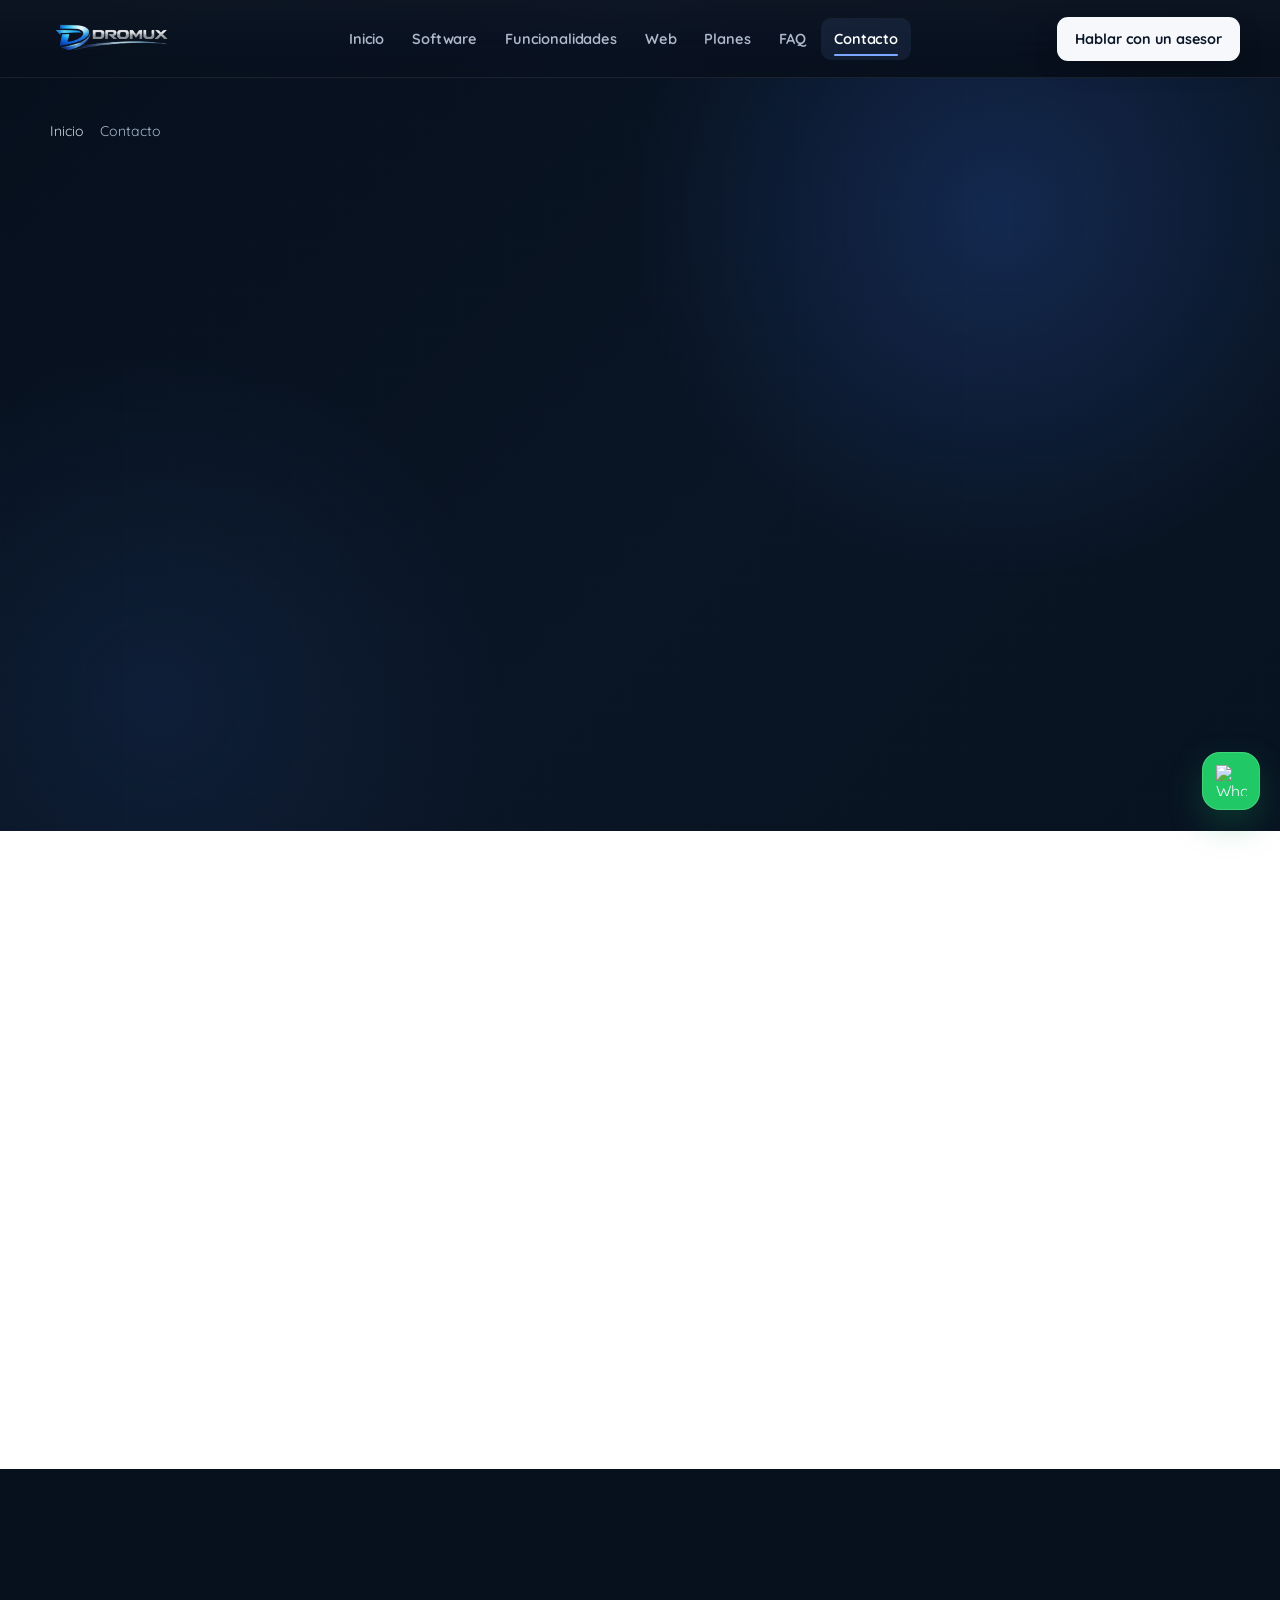
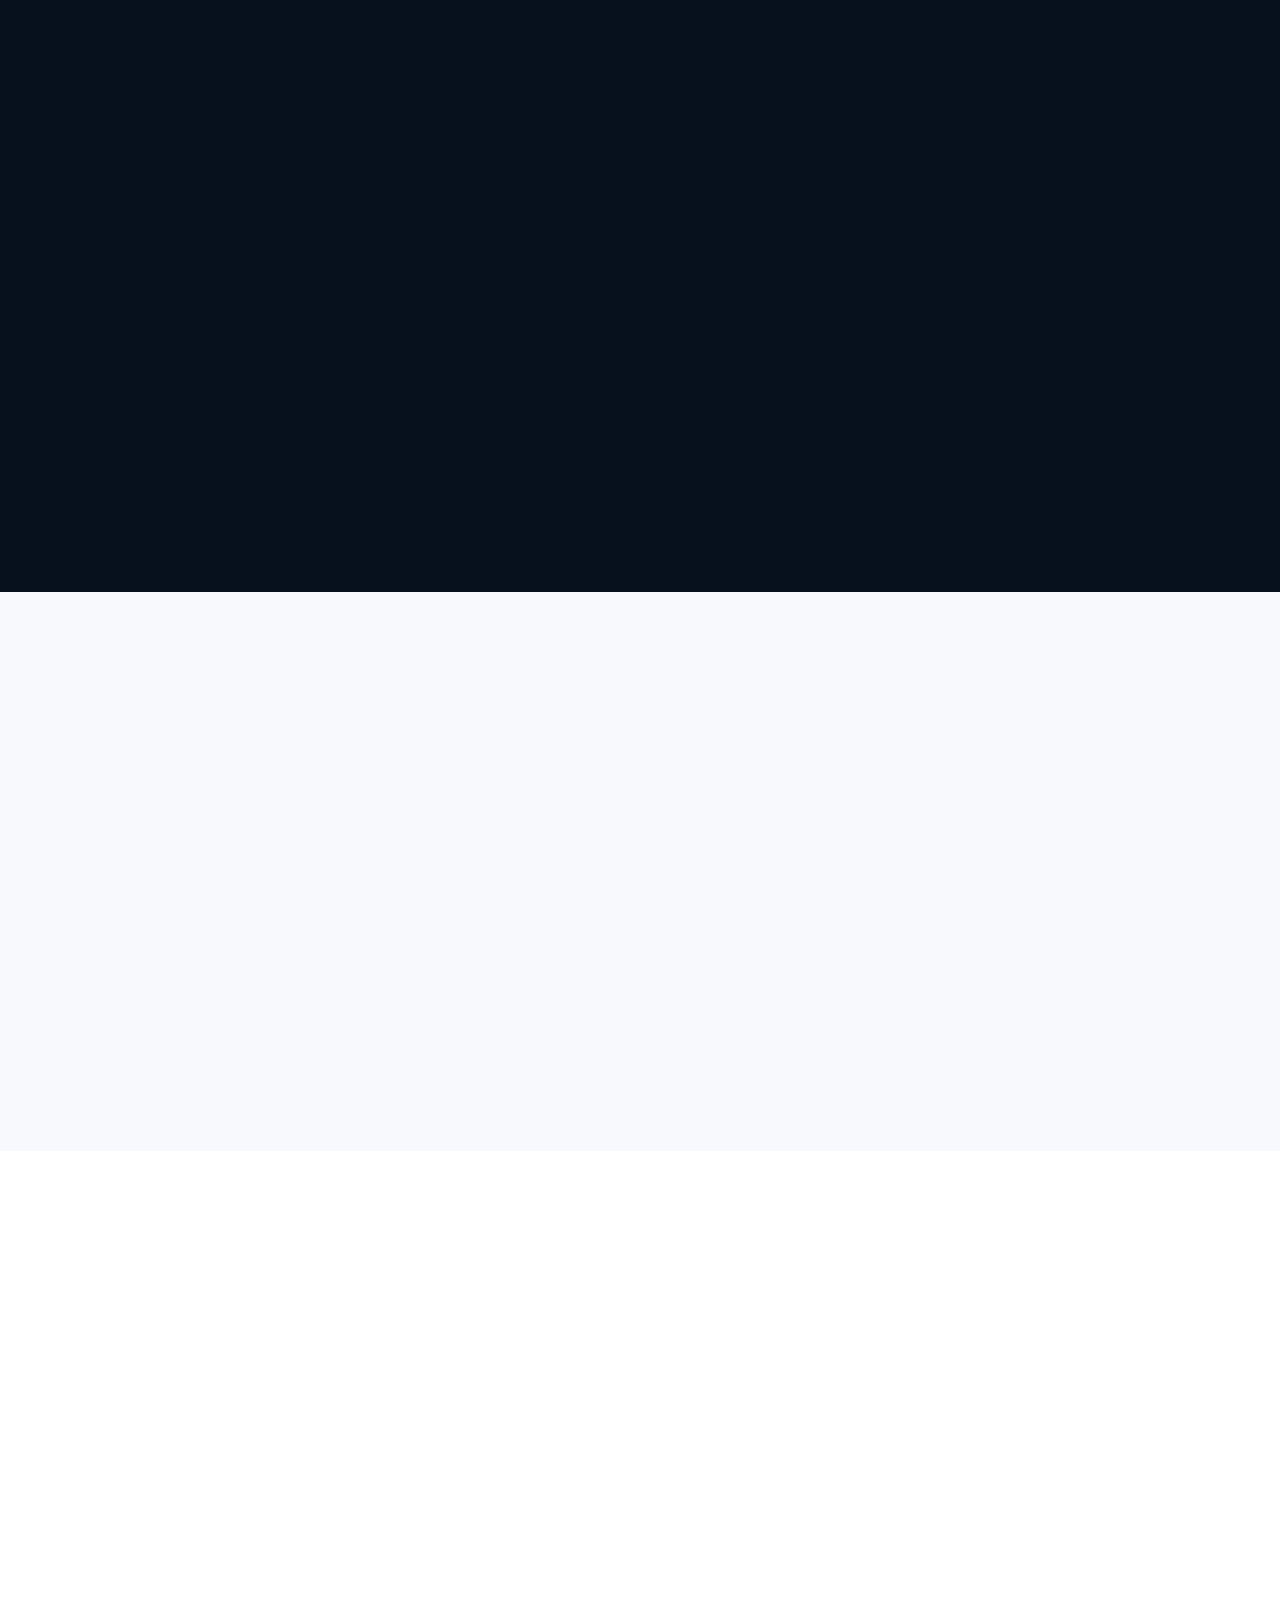
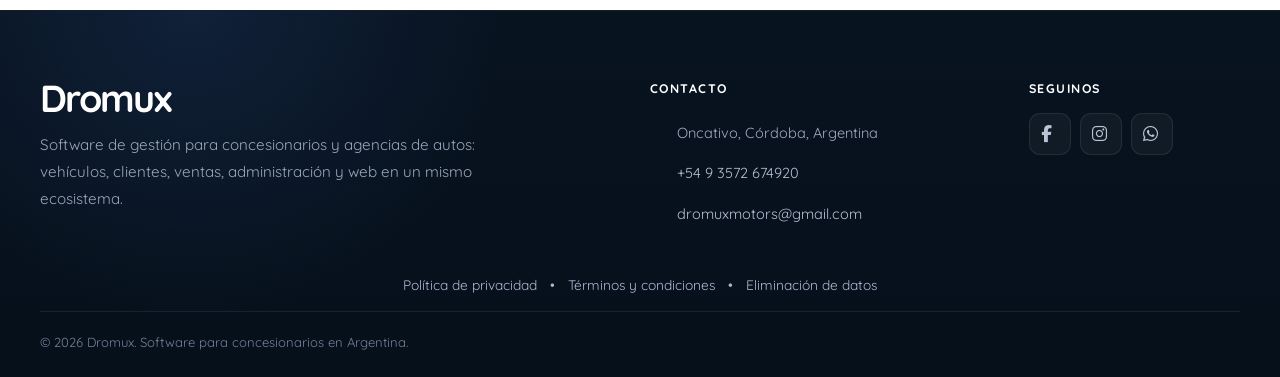
==== commit f691511b: "Dromuxweb 1.6" ====
--- a/contacto/index.html
+++ b/contacto/index.html
@@ -338,6 +338,8 @@
         </div>
       </div>
     </div>
+    
+    <div class="footer-legal-links"><a href="/politica-de-privacidad/">Política de privacidad</a><span>•</span><a href="/terminos-y-condiciones/">Términos y condiciones</a><span>•</span><a href="/eliminacion-de-datos/">Eliminación de datos</a></div>
     <div class="footer-bottom"><p class="footer-copyright">&copy; 2026 Dromux. Software para concesionarios en Argentina.</p></div>
   </footer>
 
--- a/assets/css/styles.css
+++ b/assets/css/styles.css
@@ -6985,3 +6985,6 @@
     animation: none !important;
   }
 }
+
+/* Dromux legal footer links */
+.footer-legal-links{width:var(--container);margin:0 auto;padding:0 0 18px;display:flex;justify-content:center;flex-wrap:wrap;gap:9px 13px;color:var(--muted);font-size:.86rem}.footer-legal-links a{color:var(--muted);text-decoration:none}.footer-legal-links a:hover{color:#fff}@media(max-width:820px){.footer-legal-links{width:min(100% - 32px,1120px)}}
